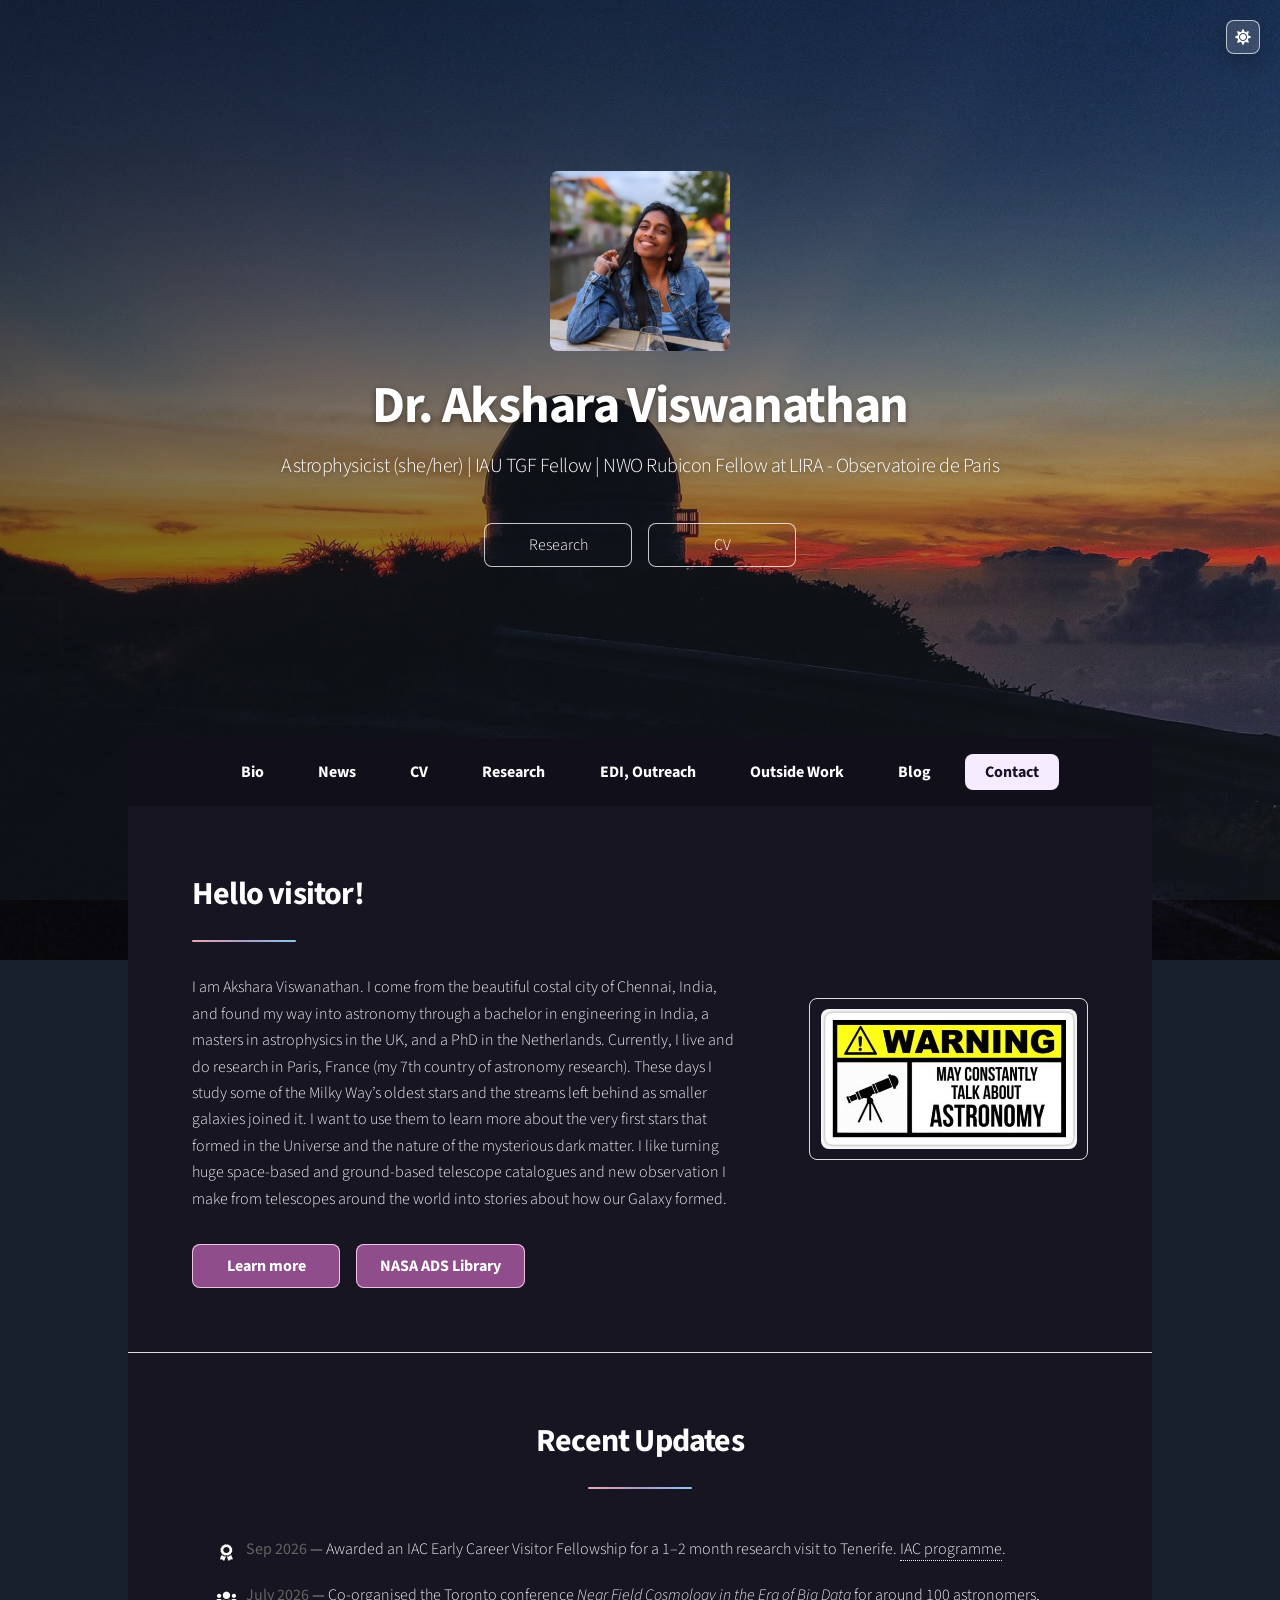
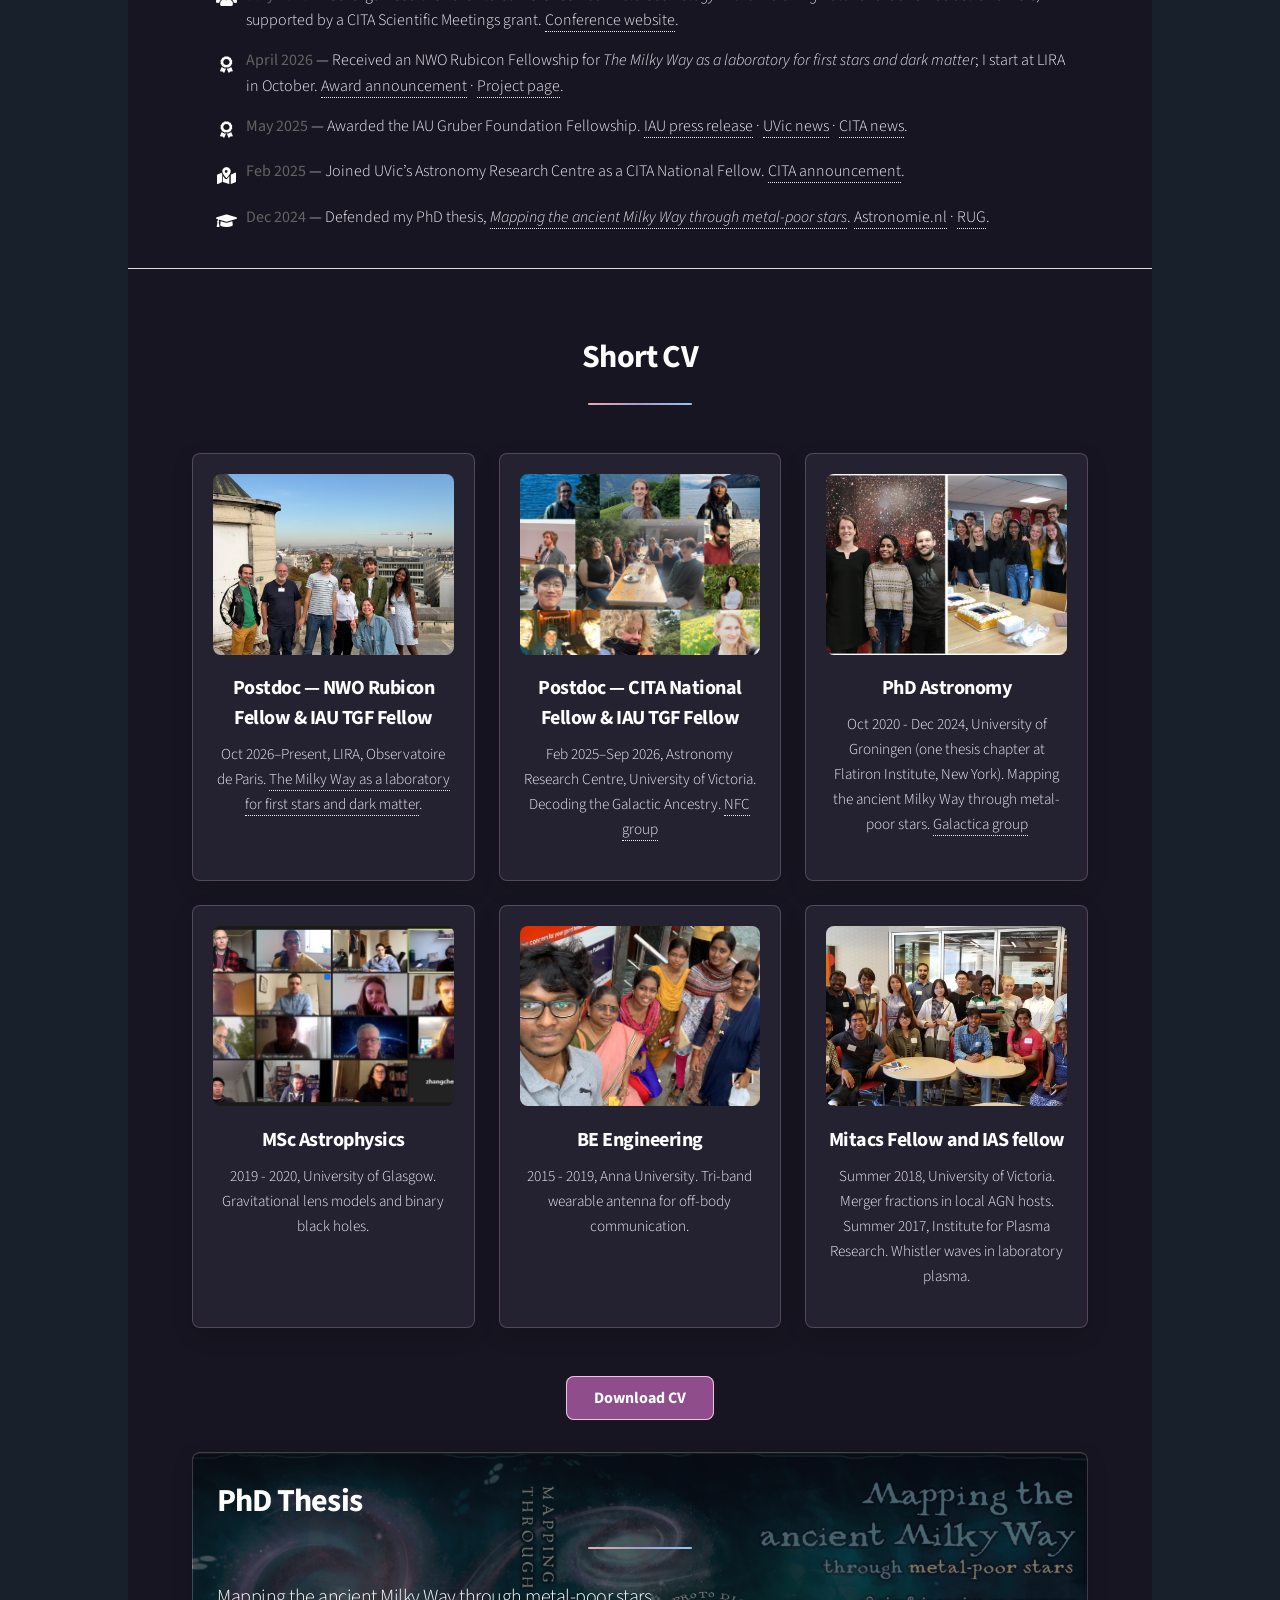
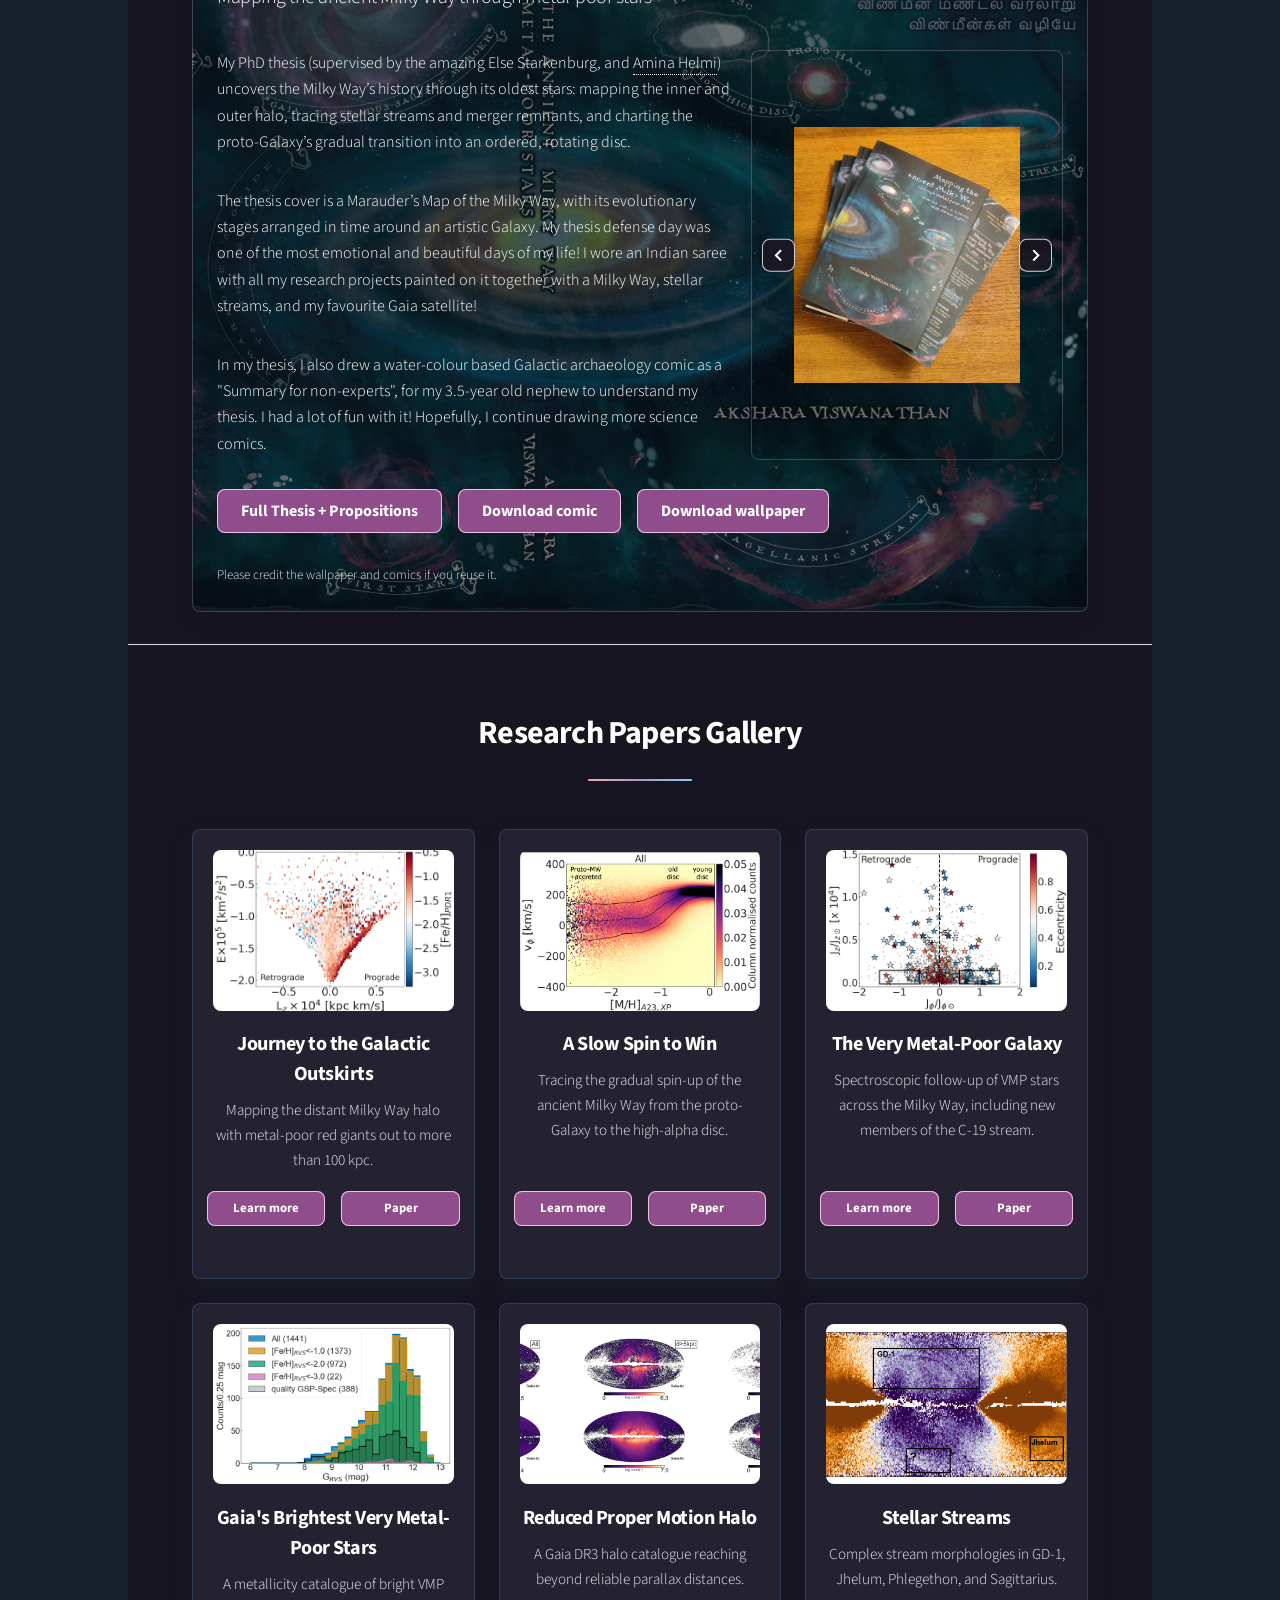
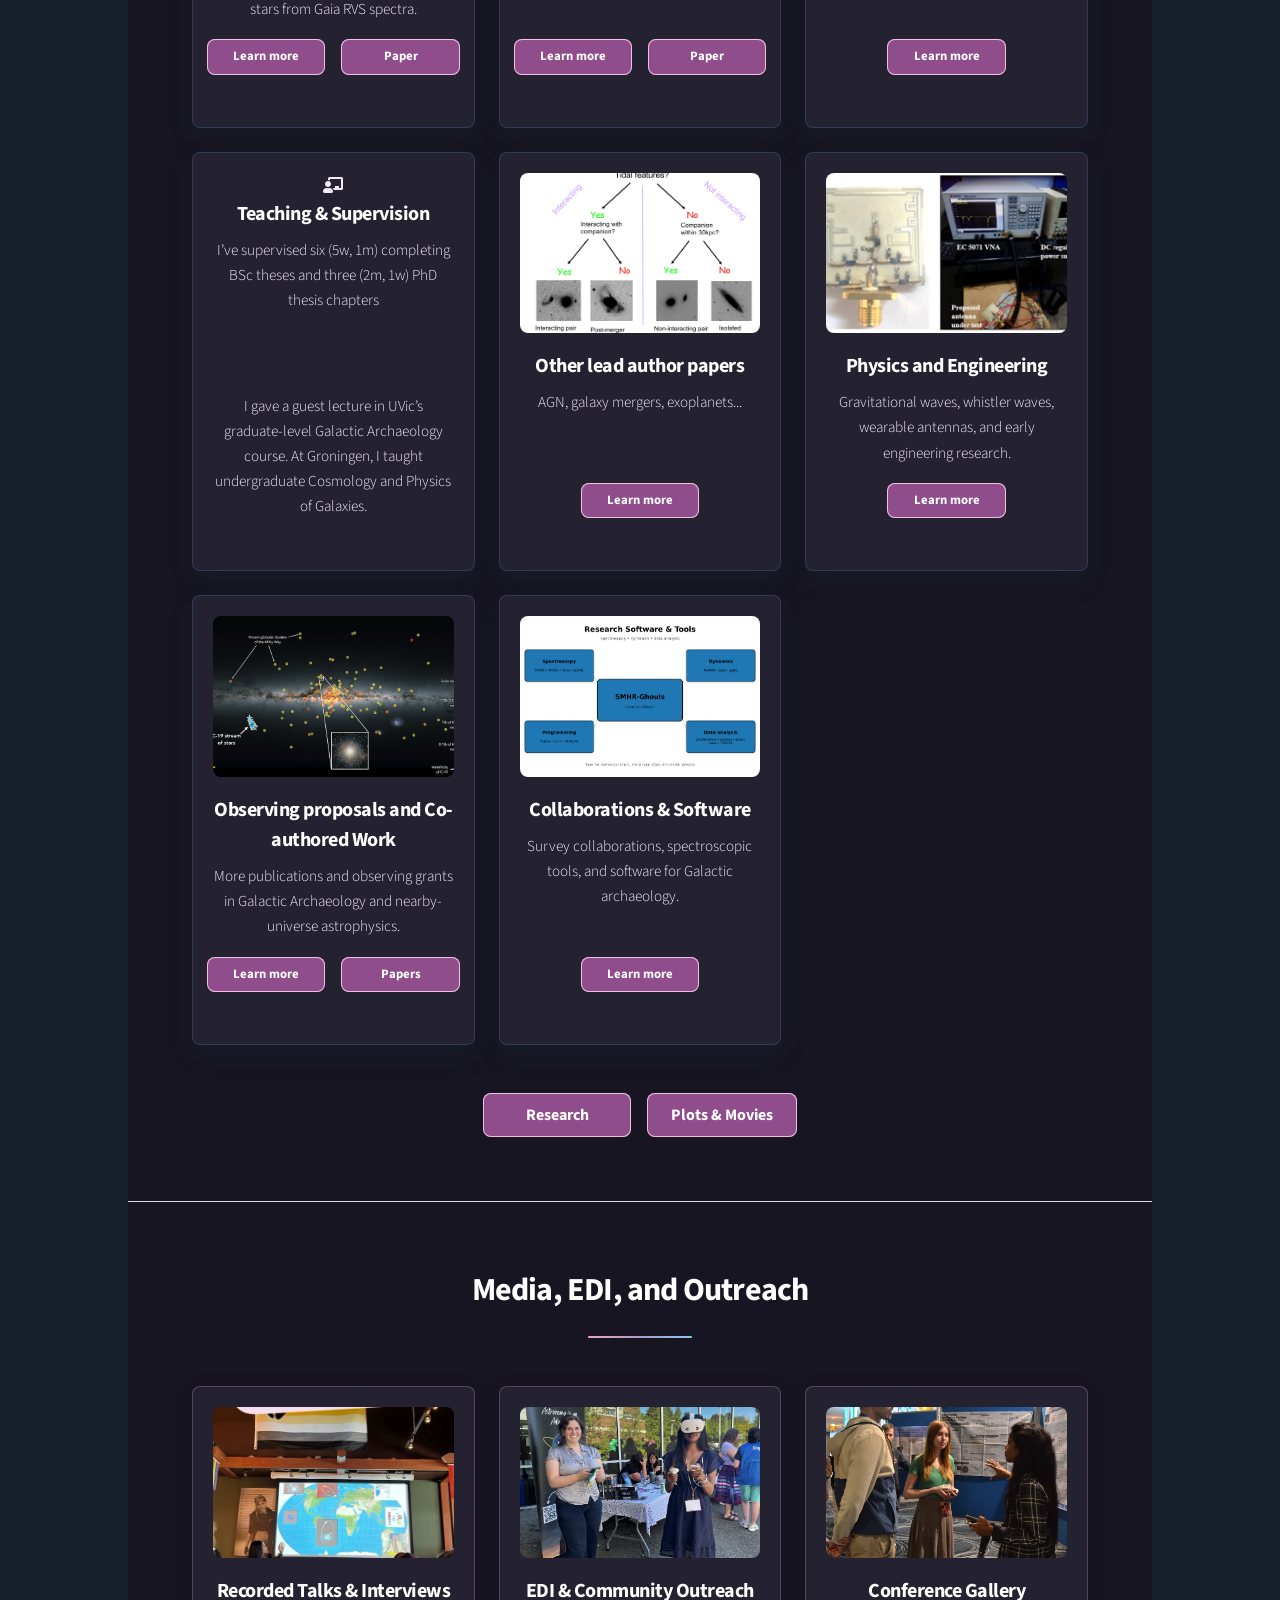
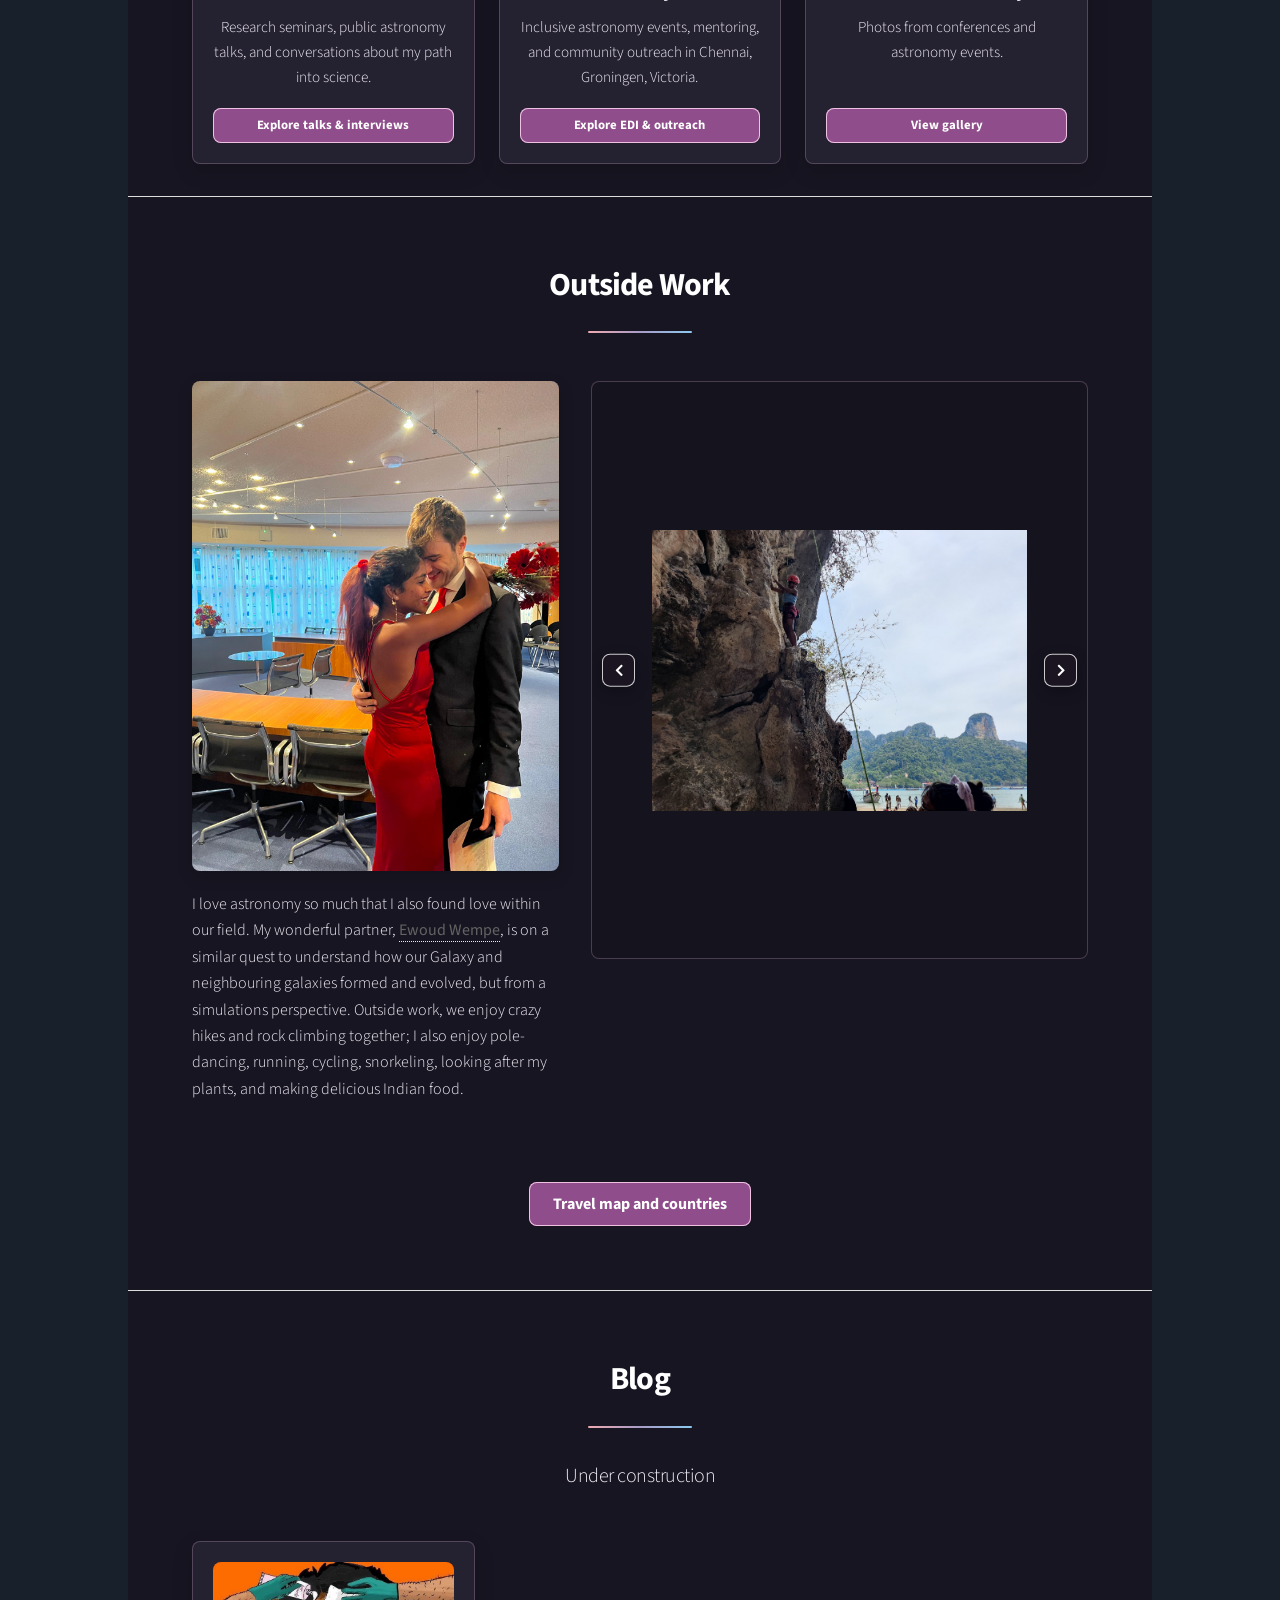
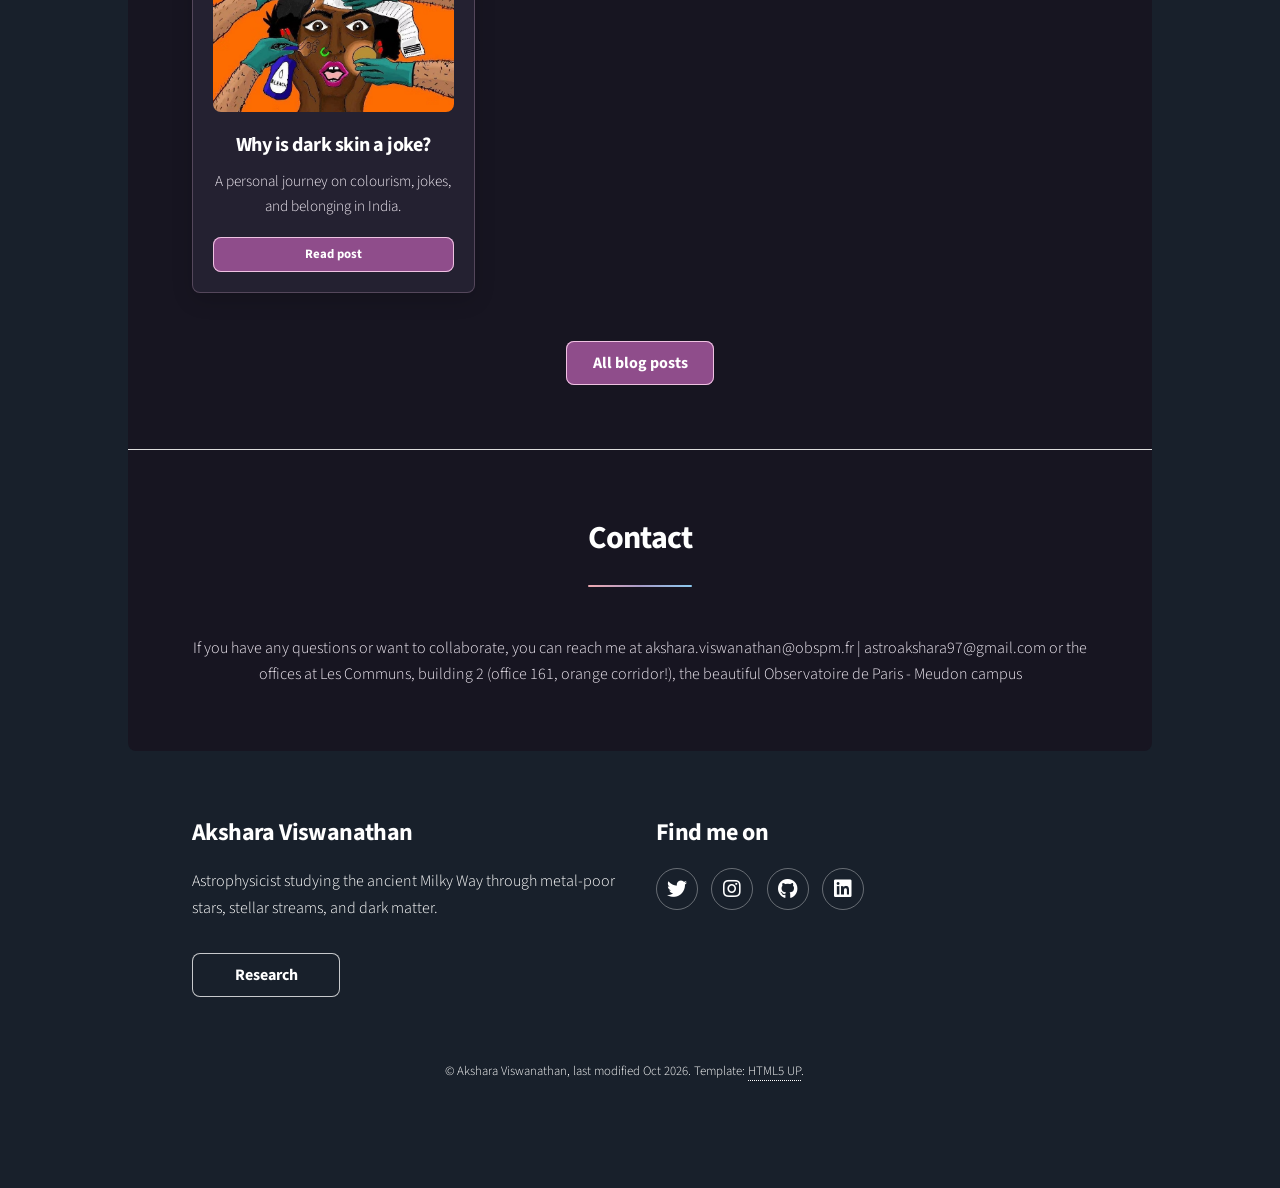
==== index.html @ a774312c "move" ====
<!DOCTYPE HTML>
<!--
	Stellar by HTML5 UP
	html5up.net | @ajlkn
	Free for personal and commercial use under the CCA 3.0 license (html5up.net/license)
-->
<html>
	<head>
		<title>Akshara Viswanathan</title>
		<meta charset="utf-8" />
		<meta name="viewport" content="width=device-width, initial-scale=1, user-scalable=no" />
		<link rel="stylesheet" href="assets/css/main.css" />
		<link rel="shortcut icon" type="image/jpg" href="images/icon.jpg" />
		<noscript><link rel="stylesheet" href="assets/css/noscript.css" /></noscript>
	</head>
	<body class="is-preload">
		<script>document.body.className = 'is-preload theme-' + (localStorage.getItem('theme') || 'dark');</script>
		<div id="wrapper">
			<header id="header" class="alt hero-header">
				<button class="theme-toggle" type="button" aria-label="Switch to light mode"></button>
				<span class="logo"><img src="images/website.png" alt="Akshara Viswanathan" /></span>
				<h1>Dr. Akshara Viswanathan</h1>
				<p class="hero-titleline">Astrophysicist (she/her) | IAU TGF Fellow | NWO Rubicon Fellow at LIRA - Observatoire de Paris</p>
				<ul class="actions special">
					<li><a href="#research" class="button primary scrolly">Research</a></li>
					<li><a href="documents/viswanathan_cv_1026.pdf" class="button">CV</a></li>
				</ul>
			</header>

			<nav id="nav">
				<ul>
					<li><a href="#intro" class="active">Bio</a></li>
					<li><a href="#news">News</a></li>
					<li><a href="#cv">CV</a></li>
					<li><a href="#research">Research</a></li>
					<li><a href="#outreach">EDI, Outreach</a></li>
					<li><a href="#outside-work">Outside Work</a></li>
					<li><a href="#blog">Blog</a></li>
					<li><a href="#contact">Contact</a></li>
				</ul>
			</nav>

			<div id="main">
				<section id="intro" class="main">
					<div class="spotlight">
						<div class="content">
							<header class="major">
								<h2>Hello visitor!</h2>
							</header>
							<p>I am Akshara Viswanathan. I come from the beautiful costal city of Chennai, India, and found my way into astronomy through a bachelor in engineering in India, a masters in astrophysics in the UK, and a PhD in the Netherlands. Currently, I live and do research in Paris, France (my 7th country of astronomy research). These days I study some of the Milky Way’s oldest stars and the streams left behind as smaller galaxies joined it. I want to use them to learn more about the very first stars that formed in the Universe and the nature of the mysterious dark matter.
								I like turning huge space-based and ground-based telescope catalogues and new observation I make from telescopes around the world into stories about how our Galaxy formed.
							</p>
							<ul class="actions">
								<li><a href="research.html" class="button">Learn more</a></li>
								<li><a href="https://ui.adsabs.harvard.edu/public-libraries/arzbklkTR4C6G50aVN6-Mw" class="button">NASA ADS Library</a></li>
							</ul>
						</div>
						<span class="image intro-images">
							<img src="images/introbg.jpg" alt="Loves astronomy!" />
						</span>

					</div>
				</section>

				<section id="news" class="main special">
					<header class="major">
						<h2>Recent Updates</h2>
					</header>
					<ul class="news-list">
						<li><span class="icon solid fa-award" aria-hidden="true"></span><span><strong>Sep 2026</strong> — Awarded an IAC Early Career Visitor Fellowship for a 1–2 month research visit to Tenerife. <a href="https://www.iac.es/en/science-and-technology/early-career-programme">IAC programme</a>.</span></li>
						<li><span class="icon solid fa-users" aria-hidden="true"></span><span><strong>July 2026</strong> — Co-organised the Toronto conference <em>Near Field Cosmology in the Era of Big Data</em> for around 100 astronomers, supported by a CITA Scientific Meetings grant. <a href="http://www.fields.utoronto.ca/activities/26-27/Nearfieldcosmology">Conference website</a>.</span></li>
						<li><span class="icon solid fa-award" aria-hidden="true"></span><span><strong>April 2026</strong> — Received an NWO Rubicon Fellowship for <em>The Milky Way as a laboratory for first stars and dark matter</em>; I start at LIRA in October. <a href="https://www.nwo.nl/en/researchprogrammes/rubicon/awarded-grants/awarded-rubicon-grants-2025">Award announcement</a> · <a href="https://www.nwo.nl/en/projects/oiyjd73670">Project page</a>.</span></li>
						<li><span class="icon solid fa-award" aria-hidden="true"></span><span><strong>May 2025</strong> — Awarded the IAU Gruber Foundation Fellowship. <a href="https://www.iau.org/Iau/News/Ann2025/ann25013.aspx">IAU press release</a> · <a href="https://www.uvic.ca/science/physics/about/home/news/current/cita-national-post-doctoral-fellow-wins-gruber-fellowship-award-2025.php">UVic news</a> · <a href="https://www.cita.utoronto.ca/items/cita-fellow-akshara-viswanathan-wins-2025-gruber-fellowship/">CITA news</a>.</span></li>
						<li><span class="icon solid fa-map-marked-alt" aria-hidden="true"></span><span><strong>Feb 2025</strong> — Joined UVic’s Astronomy Research Centre as a CITA National Fellow. <a href="https://www.cita.utoronto.ca/cita-welcomes-six-fellows-cohort-2024/">CITA announcement</a>.</span></li>
						<li><span class="icon solid fa-graduation-cap" aria-hidden="true"></span><span><strong>Dec 2024</strong> — Defended my PhD thesis, <a href="https://doi.org/10.33612/diss.1154868637"><em>Mapping the ancient Milky Way through metal-poor stars</em></a>. <a href="https://www.astronomie.nl/promoties/mapping-the-ancient-milky-way-through-metal-poor-stars-promotie-akshara-viswanathan-rug-788">Astronomie.nl</a> · <a href="https://www.rug.nl/about-ug/latest-news/events/promoties/?hfId=123314">RUG</a>.</span></li>
					</ul>
				</section>

				<section id="cv" class="main special">
					<header class="major">
						<h2>Short CV</h2>
					</header>
					<div class="card-grid compact-grid">
						<article class="gallery-card">
							<img src="images/paris.jpeg" alt="Paris placeholder" />
							<h3>Postdoc — NWO Rubicon Fellow &amp; IAU TGF Fellow</h3>
							<p>Oct 2026–Present, LIRA, Observatoire de Paris. <a href="https://www.nwo.nl/en/projects/oiyjd73670">The Milky Way as a laboratory for first stars and dark matter</a>.</p>
						</article>
						<article class="gallery-card">
							<img src="images/grouppd.png" alt="Postdoctoral colleagues at the University of Victoria" />
							<h3>Postdoc — CITA National Fellow &amp; IAU TGF Fellow</h3>
							<p>Feb 2025–Sep 2026, Astronomy Research Centre, University of Victoria. Decoding the Galactic Ancestry. <a href="https://nfc.uvic.ca/">NFC group</a></p>
						</article>
						<article class="gallery-card">
							<img src="images/groupphd.jpg" alt="Kapteyn Galactica group" />
							<h3>PhD Astronomy</h3>
							<p>Oct 2020 - Dec 2024, University of Groningen (one thesis chapter at Flatiron Institute, New York). Mapping the ancient Milky Way through metal-poor stars. <a href="https://www.astro.rug.nl/~ahelmi/dev/research.php">Galactica group</a></p>
						</article>
						<article class="gallery-card">
							<img src="images/groupmsc.jpg" alt="Gravitational waves group in Glasgow" />
							<h3>MSc Astrophysics</h3>
							<p>2019 - 2020, University of Glasgow. Gravitational lens models and binary black holes.</p>
						</article>
						<article class="gallery-card">
							<img src="images/groupbe.jpg" alt="Antenna group in Chennai" />
							<h3>BE Engineering</h3>
							<p>2015 - 2019, Anna University. Tri-band wearable antenna for off-body communication.</p>
						</article>
						<article class="gallery-card">
							<img src="images/mitacs.jpg" alt="University of Victoria Mitacs fellows" />
							<h3>Mitacs Fellow and IAS fellow</h3>
							<p>Summer 2018, University of Victoria. Merger fractions in local AGN hosts. Summer 2017, Institute for Plasma Research. Whistler waves in laboratory plasma.</p>
						</article>
						<!-- <article class="gallery-card">
							<img src="images/ipr.jpg" alt="Institute for Plasma Research" />
							<h3>IAS Fellow</h3> -->
							<!-- <p></p> -->
						<!-- </article> -->
					</div>
					<footer class="major">
						<ul class="actions special">
							<li><a href="documents/viswanathan_cv_1026.pdf" class="button">Download CV</a></li>
						</ul>
					</footer>
					<article id="thesis" class="feature-panel thesis-panel">
						<div class="thesis-panel-inner">
							<header class="major">
								<h2>PhD Thesis</h2>
								<p>Mapping the ancient Milky Way through metal-poor stars</p>
							</header>
							<div>
								<p>My PhD thesis (supervised by the amazing Else Starkenburg, and <a href="https://www.astro.rug.nl/~ahelmi/dev">Amina Helmi</a>) uncovers the Milky Way’s history through its oldest stars: mapping the inner and outer halo, tracing stellar streams and merger remnants, and charting the proto-Galaxy’s gradual transition into an ordered, rotating disc.</p>
								<p>The thesis cover is a Marauder’s Map of the Milky Way, with its evolutionary stages arranged in time around an artistic Galaxy. My thesis defense day was one of the most emotional and beautiful days of my life! I wore an Indian saree with all my research projects painted on it together with a Milky Way, stellar streams, and my favourite Gaia satellite!</p>
								<p>In my thesis, I also drew a water-colour based Galactic archaeology comic as a "Summary for non-experts", for my 3.5-year old nephew to understand my thesis. I had a lot of fun with it! Hopefully, I continue drawing more science comics.</p>
								<ul class="actions">
									<li><a href="https://research.rug.nl/en/publications/mapping-the-ancient-milky-way-through-metal-poor-stars/" class="button primary">Full Thesis + Propositions</a></li>
									<li><a href="documents/comic-eng.pdf" class="button">Download comic</a></li>
									<li><a href="images/cover-wallpaper.JPG" class="button">Download wallpaper</a></li>
								</ul>
								<p class="thesis-credit">Please credit the wallpaper and comics if you reuse it.</p>
							</div>
							<div class="photo-strip thesis-gallery">
								<img src="images/thesis-copies.jpeg" alt="Printed copies of my PhD thesis" />
								<img src="images/thesis1.JPG" alt="PhD thesis photograph 1" />
								<img src="images/thesis2.JPG" alt="PhD thesis photograph 2" />
								<img src="images/thesis3.JPG" alt="PhD thesis photograph 3" />
								<img src="images/thesis4.JPG" alt="PhD thesis photograph 4" />
								<img src="images/thesis4.JPG" alt="PhD thesis photograph 5" />
								<img src="images/comic-pg1-eng.png" alt="Comic page introducing Galactic Archaeology to non-experts" />
								<img src="images/comic-pg3-eng.png" alt="Comic page about the Milky Way's mergers and evolution" />
							</div>
						</div>
					</article>
				</section>

				<section id="research" class="main special">
					<header class="major">
						<h2>Research Papers Gallery</h2>
					</header>
					<div class="card-grid paper-grid">
						<article class="gallery-card paper-card">
							<img src="images/iom.png" alt="Very metal-poor red giants in the outer Milky Way halo" />
							<h3>Journey to the Galactic Outskirts</h3>
							<p>Mapping the distant Milky Way halo with metal-poor red giants out to more than 100 kpc.</p>
							<ul class="actions special small-actions">
								<li><a href="research.html#outer-halo" class="button small">Learn more</a></li>
								<li><a href="https://ui.adsabs.harvard.edu/abs/2026A%26A...706A.195V/abstract" class="button small primary">Paper</a></li>
							</ul>
						</article>
						<article class="gallery-card paper-card">
							<img src="images/spinup1.png" alt="Kinematic evolution and spin-up of the Milky Way disc" />
							<h3>A Slow Spin to Win</h3>
							<p>Tracing the gradual spin-up of the ancient Milky Way from the proto-Galaxy to the high-alpha disc.</p>
							<ul class="actions special small-actions">
								<li><a href="research.html#spinup" class="button small">Learn more</a></li>
								<li><a href="https://ui.adsabs.harvard.edu/abs/2025A%26A...703A.183V/abstract" class="button small primary">Paper</a></li>
							</ul>
						</article>
						<article class="gallery-card paper-card">
							<img src="images/planar.png" alt="Very metal-poor stars and the C-19 stellar stream" />
							<h3>The Very Metal-Poor Galaxy</h3>
							<p>Spectroscopic follow-up of VMP stars across the Milky Way, including new members of the C-19 stream.</p>
							<ul class="actions special small-actions">
								<li><a href="research.html#pristine-gaia" class="button small">Learn more</a></li>
								<li><a href="https://ui.adsabs.harvard.edu/abs/2025A%26A...695A.112V/abstract" class="button small primary">Paper</a></li>
							</ul>
						</article>
						<article class="gallery-card paper-card">
							<img src="images/vmp-rvs.png" alt="Gaia RVS very metal-poor star catalogue figure" />
							<h3>Gaia's Brightest Very Metal-Poor Stars</h3>
							<p>A metallicity catalogue of bright VMP stars from Gaia RVS spectra.</p>
							<ul class="actions special small-actions">
								<li><a href="research.html#rvs" class="button small">Learn more</a></li>
								<li><a href="https://ui.adsabs.harvard.edu/abs/2023arXiv230906137V/abstract" class="button small primary">Paper</a></li>
							</ul>
						</article>
						<article class="gallery-card paper-card">
							<img src="images/rpm.png" alt="Reduced proper motion halo catalogue figure" />
							<h3>Reduced Proper Motion Halo</h3>
							<p>A Gaia DR3 halo catalogue reaching beyond reliable parallax distances.</p>
							<ul class="actions special small-actions">
								<li><a href="research.html#rpm" class="button small">Learn more</a></li>
								<li><a href="https://ui.adsabs.harvard.edu/abs/2023MNRAS.521.2087V/abstract" class="button small primary">Paper</a></li>
							</ul>
						</article>
						<article class="gallery-card paper-card">
							<img src="images/streams-rpm.png" alt="Stellar streams in the reduced proper motion halo" />
							<h3>Stellar Streams</h3>
							<p>Complex stream morphologies in GD-1, Jhelum, Phlegethon, and Sagittarius.</p>
							<ul class="actions special small-actions">
								<li><a href="research.html#streams" class="button small">Learn more</a></li>
							</ul>
						</article>
						<article class="gallery-card paper-card teaching-card">
							<span class="icon solid fa-chalkboard-teacher" aria-hidden="true"></span>
							<h3>Teaching &amp; Supervision</h3>
							<p>I’ve supervised six (5w, 1m) completing BSc theses and three (2m, 1w) PhD thesis chapters</p>
							<p>I gave a guest lecture in UVic’s graduate-level Galactic Archaeology course. At Groningen, I taught undergraduate Cosmology and Physics of Galaxies.</p>
						</article>
						<article class="gallery-card paper-card">
							<img src="images/agn.png" alt="AGN merger connection figure" />
							<h3>Other lead author papers</h3>
							<p>AGN, galaxy mergers, exoplanets...</p>
							<ul class="actions special small-actions">
								<li><a href="research.html#agn" class="button small">Learn more</a></li>
							</ul>
						</article>
						<article class="gallery-card paper-card">
							<img src="images/antenna.png" alt="Tri-band wearable antenna figure" />
							<h3>Physics and Engineering</h3>
							<p>Gravitational waves, whistler waves, wearable antennas, and early engineering research.</p>
							<ul class="actions special small-actions">
								<li><a href="research.html#engineer" class="button small">Learn more</a></li>
							</ul>
						</article>
						<article class="gallery-card paper-card">
							<img src="images/c19.jpeg" alt="Contributing author publications" />
							<h3>Observing proposals and Co-authored Work</h3>
							<p>More publications and observing grants in Galactic Archaeology and nearby-universe astrophysics.</p>
							<ul class="actions special small-actions">
								<li><a href="research.html#contributing" class="button small">Learn more</a></li>
								<li><a href="https://ui.adsabs.harvard.edu/user/libraries/arzbklkTR4C6G50aVN6-Mw" class="button small primary">Papers</a></li>
							</ul>
						</article>
						<article class="gallery-card paper-card">
							<img src="images/software_stack_smhr_ghouls.png" alt="Research software and collaborations" />
							<h3>Collaborations & Software</h3>
							<p>Survey collaborations, spectroscopic tools, and software for Galactic archaeology.</p>
							<ul class="actions special small-actions">
								<li><a href="research.html#collaborations" class="button small">Learn more</a></li>
							</ul>
						</article>
					</div>
					<footer class="major">
						<ul class="actions special">
							<li><a href="research.html" class="button">Research</a></li>
							<li><a href="plots-videos.html" class="button">Plots &amp; Movies</a></li>
						</ul>
					</footer>
				</section>

				<section id="outreach" class="main special">
					<header class="major">
						<h2>Media, EDI, and Outreach</h2>
					</header>
					<div class="card-grid">
						<article class="gallery-card">
							<img src="images/aot.jpeg" alt="Akshara speaking at the launch of Astronomy on Tap Victoria" />
							<h3>Recorded Talks &amp; Interviews</h3>
							<p>Research seminars, public astronomy talks, and conversations about my path into science.</p>
							<a href="outreach.html#recorded-talks" class="button small">Explore talks &amp; interviews</a>
						</article>
						<article class="gallery-card">
							<img src="images/indigenous1.jpeg" alt="Participants at the Indigenous Star Gathering at UVic" />
							<h3>EDI &amp; Community Outreach</h3>
							<p>Inclusive astronomy events, mentoring, and community outreach in Chennai, Groningen, Victoria.</p>
							<a href="outreach.html#edi" class="button small">Explore EDI &amp; outreach</a>
						</article>
						<article class="gallery-card">
							<img src="images/conf1.jpeg" alt="Conference photo" />
							<h3>Conference Gallery</h3>
							<p>Photos from conferences and astronomy events.</p>
							<a href="outreach.html#conferences" class="button small">View gallery</a>
						</article>
					</div>
				</section>

				<section id="outside-work" class="main special">
					<header class="major">
						<h2>Outside Work</h2>
					</header>
					<div class="outside-work-layout">
						<div class="outside-work-partner">
							<img src="images/partner.jpeg" alt="Akshara and her partner, Ewoud" />
							<p>I love astronomy so much that I also found love within our field. My wonderful partner, <a href="https://ewoudwempe.com"><b>Ewoud Wempe</b></a>, is on a similar quest to understand how our Galaxy and neighbouring galaxies formed and evolved, but from a simulations perspective. Outside work, we enjoy crazy hikes and rock climbing together; I also enjoy pole-dancing, running, cycling, snorkeling, looking after my plants, and making delicious Indian food.</p>
						</div>
						<div class="outside-work-gallery">
							<div class="photo-strip outside-work-strip">
								<img src="images/climb3.jpeg" alt="Rock climbing" />
								<img src="images/climb4.jpeg" alt="Rock climbing" />
								<img src="images/climb5.jpeg" alt="Rock climbing" />
								<img src="images/climb6.jpeg" alt="Rock climbing" />
								<img src="images/climb7.jpeg" alt="Rock climbing" />
								<img src="images/climb8.jpeg" alt="Rock climbing" />
								<img src="images/climb9.jpeg" alt="Rock climbing" />
								<img src="images/climb10.jpeg" alt="Rock climbing" />
								<img src="images/hike10.jpeg" alt="Mountain hiking" />
								<img src="images/hike4.jpeg" alt="Mountain hiking" />
								<img src="images/hike8.jpeg" alt="Mountain hiking" />
								<img src="images/hike9.jpeg" alt="Mountain hiking" />
								<img src="images/hike11.jpeg" alt="Mountain hiking" />
								<img src="images/hike12.jpeg" alt="Mountain hiking" />
								<img src="images/hike13.jpeg" alt="Mountain hiking" />
								<img src="images/hike14.jpeg" alt="Mountain hiking" />
								<img src="images/hike15.jpeg" alt="Mountain hiking" />
								<img src="images/cycle.jpeg" alt="Cycling" />
								<img src="images/cycle2.jpeg" alt="Cycling" />
								<img src="images/snorkel1.jpeg" alt="Snorkeling" />
								<img src="images/run1.jpeg" alt="Running" />
								<img src="images/run2.jpeg" alt="Running" />
								<img src="images/plant2.jpeg" alt="Plants" />
								<img src="images/yoga.jpeg" alt="Yoga" />
								<img src="images/cake.jpeg" alt="Cake" />
								<img src="images/pole1.jpeg" alt="Pole dancing" />
								<img src="images/stars.jpeg" alt="Star gazing" />
							</div>
						</div>
					</div>
					<footer class="major">
						<ul class="actions special">
							<li><a href="travel.html" class="button">Travel map and countries</a></li>
						</ul>
					</footer>
				</section>

				<section id="blog" class="main special">
					<header class="major">
						<h2>Blog</h2>
						<p>Under construction</p>
					</header>
					<div class="card-grid blog-grid">
						<article class="gallery-card">
							<img src="images/homegrown.jpg" alt="Homegrown article cover" />
							<h3>Why is dark skin a joke?</h3>
							<p>A personal journey on colourism, jokes, and belonging in India.</p>
							<a href="blog-darkskin.html" class="button small">Read post</a>
						</article>
					</div>
					<footer class="major">
						<ul class="actions special">
							<li><a href="blog.html" class="button">All blog posts</a></li>
						</ul>
					</footer>
				</section>

				<section id="contact" class="main special">
					<header class="major">
						<h2>Contact</h2>
					</header>
					<p>If you have any questions or want to collaborate, you can reach me at <span class="abc">akshara.viswanathan<span>@</span><span>abc</span><span>obs</span><b>.example</b>pm.fr</span> | <span class="abc">astroakshara97<span>@</span><span>abc</span><span>g</span><b>.example</b>mail.com</span> or the offices at Les Communs, building 2 (office 161, orange corridor!), the beautiful Observatoire de Paris - Meudon campus</p>
				</section>
			</div>

			<footer id="footer">
				<section>
					<h2>Akshara Viswanathan</h2>
					<p>Astrophysicist studying the ancient Milky Way through metal-poor stars, stellar streams, and dark matter.</p>
					<ul class="actions">
						<li><a href="research.html" class="button">Research</a></li>
					</ul>
				</section>
				<section>
					<h2>Find me on</h2>
					<ul class="icons">
						<li><a href="https://twitter.com/astroakshara" class="icon brands fa-twitter alt"><span class="label">Twitter</span></a></li>
						<li><a href="https://www.instagram.com/astro.akshara/" class="icon brands fa-instagram alt"><span class="label">Instagram</span></a></li>
						<li><a href="https://github.com/astroakshara" class="icon brands fa-github alt"><span class="label">GitHub</span></a></li>
						<li><a href="https://www.linkedin.com/in/astroakshara/" class="icon brands fa-linkedin alt"><span class="label">LinkedIn</span></a></li>
					</ul>
				</section>
				<p class="copyright">&copy; Akshara Viswanathan, last modified Oct 2026. Template: <a href="https://html5up.net">HTML5 UP</a>.</p>
			</footer>
		</div>

		<script src="assets/js/jquery.min.js"></script>
		<script src="assets/js/jquery.scrollex.min.js"></script>
		<script src="assets/js/jquery.scrolly.min.js"></script>
		<script src="assets/js/browser.min.js"></script>
		<script src="assets/js/breakpoints.min.js"></script>
		<script src="assets/js/util.js"></script>
		<script src="assets/js/main.js"></script>
	</body>
</html>
---- assets/css/main.css ----
@import url(fontawesome-all.min.css);
@import 'https://fonts.googleapis.com/css?family=Source+Sans+Pro:300,400';

/*
	Stellar by HTML5 UP
	html5up.net | @ajlkn
	Free for personal and commercial use under the CCA 3.0 license (html5up.net/license)
*/

html, body, div, span, applet, object,
iframe, h1, h2, h3, h4, h5, h6, p, blockquote,
pre, a, abbr, acronym, address, big, cite,
code, del, dfn, em, img, ins, kbd, q, s, samp,
small, strike, strong, sub, sup, tt, var, b,
u, i, center, dl, dt, dd, ol, ul, li, fieldset,
form, label, legend, table, caption, tbody,
tfoot, thead, tr, th, td, article, aside,
canvas, details, embed, figure, figcaption,
footer, header, hgroup, menu, nav, output, ruby,
section, summary, time, mark, audio, video {
	margin: 0;
	padding: 0;
	border: 0;
	font-size: 100%;
	font: inherit;
	vertical-align: baseline;}

article, aside, details, figcaption, figure,
footer, header, hgroup, menu, nav, section {
	display: block;}

body {
	line-height: 1;
}

ol, ul {
	list-style: none;
}

blockquote, q {
	quotes: none;
}

	blockquote:before, blockquote:after, q:before, q:after {
		content: '';
		content: none;
	}

table {
	border-collapse: collapse;
	border-spacing: 0;
}

body {
	-webkit-text-size-adjust: none;
}

mark {
	background-color: transparent;
	color: inherit;
}

input::-moz-focus-inner {
	border: 0;
	padding: 0;
}

input, select, textarea {
	-moz-appearance: none;
	-webkit-appearance: none;
	-ms-appearance: none;
	appearance: none;
}

/* Basic */

	@-ms-viewport {
		width: device-width;
	}

	body {
		-ms-overflow-style: scrollbar;
	}

	@media screen and (max-width: 480px) {

		html, body {
			min-width: 320px;
		}

	}

	html {
		box-sizing: border-box;
	}

	*, *:before, *:after {
		box-sizing: inherit;
	}

	body {
		background-color: #935d8c;
		background-image: -moz-linear-gradient(45deg, #e37682 15%, #5f4d93 85%);
		background-image: -webkit-linear-gradient(45deg, #e37682 15%, #5f4d93 85%);
		background-image: -ms-linear-gradient(45deg, #e37682 15%, #5f4d93 85%);
		background-image: linear-gradient(45deg, #e37682 15%, #5f4d93 85%);
	}

		body.is-preload *, body.is-preload *:before, body.is-preload *:after {
			-moz-animation: none !important;
			-webkit-animation: none !important;
			-ms-animation: none !important;
			animation: none !important;
			-moz-transition: none !important;
			-webkit-transition: none !important;
			-ms-transition: none !important;
			transition: none !important;
		}

/* Type */

	body {
		background-color: #935d8c;
		color: rgba(255, 255, 255, 0.65);
	}

	body, input, select, textarea {
		font-family: "Source Sans Pro", Helvetica, sans-serif;
		font-size: 17pt;
		font-weight: 300;
		line-height: 1.65;
	}

		@media screen and (max-width: 1680px) {

			body, input, select, textarea {
				font-size: 14pt;
			}

		}

		@media screen and (max-width: 1280px) {

			body, input, select, textarea {
				font-size: 12pt;
			}

		}

	@media screen and (max-width: 360px) {

			body, input, select, textarea {
				font-size: 11pt;
			}

		}

	a {
		-moz-transition: color 0.2s ease, border-bottom 0.2s ease;
		-webkit-transition: color 0.2s ease, border-bottom 0.2s ease;
		-ms-transition: color 0.2s ease, border-bottom 0.2s ease;
		transition: color 0.2s ease, border-bottom 0.2s ease;
		text-decoration: none;
		border-bottom: dotted 1px;
		color: inherit;
	}

		a:hover {
			border-bottom-color: transparent;
		}

	strong, b {
		font-weight: 400;
	}

	em, i {
		font-style: italic;
	}

	p {
		margin: 0 0 2em 0;
	}

		p.content {
			-moz-columns: 20em 2;
			-webkit-columns: 20em 2;
			-ms-columns: 20em 2;
			columns: 20em 2;
			-moz-column-gap: 2em;
			-webkit-column-gap: 2em;
			-ms-column-gap: 2em;
			column-gap: 2em;
			text-align: justify;
		}

	h1, h2, h3, h4, h5, h6 {
		font-weight: 300;
		line-height: 1.5;
		margin: 0 0 0.7em 0;
		letter-spacing: -0.025em;
	}

		h1 a, h2 a, h3 a, h4 a, h5 a, h6 a {
			color: inherit;
			text-decoration: none;
		}

	h1 {
		font-size: 2.5em;
		line-height: 1.2;
	}

	h2 {
		font-size: 1.5em;
	}

	h3 {
		font-size: 1.25em;
	}

	h4 {
		font-size: 1.1em;
	}

	h5 {
		font-size: 0.9em;
	}

	h6 {
		font-size: 0.7em;
	}

	@media screen and (max-width: 736px) {

		h1 {
			font-size: 2em;
		}

	}

/* Site customizations */

	body {
		background: #18202b url("../../images/bg1.jpg") center top / cover fixed no-repeat;
	}

	body:before {
		background: linear-gradient(135deg, rgba(11, 17, 24, 0.68), rgba(46, 61, 78, 0.24));
		content: '';
		display: block;
		height: 100%;
		left: 0;
		position: fixed;
		top: 0;
		width: 100%;
		z-index: -1;
	}

	body.theme-light:before {
		background: linear-gradient(135deg, rgba(246, 241, 248, 0.72), rgba(245, 233, 244, 0.58));
	}

	#header.alt {
		min-height: 88vh;
		display: flex;
		flex-direction: column;
		align-items: center;
		justify-content: center;
		padding-top: 5em;
	}

	#header .logo img {
		border-radius: 8px;
		background: rgba(255, 255, 255, 0.9);
		padding: 0.6em;
		width: 11em;
	}

	#header h1,
	#header p {
		text-shadow: 0 2px 6px rgba(0, 0, 0, 0.42);
	}

	#nav {
		background: rgba(255, 255, 255, 0.95);
	}

	#nav ul {
		overflow-x: auto;
		white-space: nowrap;
	}

	#nav a {
		border-radius: 8px;
	}

	#main {
		border-radius: 8px;
		overflow: hidden;
	}

	#main > .main {
		padding-top: 4em;
		padding-bottom: 4em;
	}

	.spotlight .image {
		border-radius: 8px;
	}

	.spotlight .image img,
	.image.main img {
		border-radius: 8px;
	}

	.spotlight.reverse {
		flex-direction: row-reverse;
	}

	.card-grid {
		display: grid;
		grid-template-columns: repeat(3, minmax(0, 1fr));
		gap: 1.5em;
		text-align: center;
	}

	.gallery-card {
		background: #ffffff;
		border: solid 1px #dddddd;
		border-radius: 8px;
		box-shadow: 0 0.25em 1em rgba(40, 40, 40, 0.08);
		display: flex;
		flex-direction: column;
		padding: 1.25em;
		min-height: 100%;
	}

	.gallery-card img {
		aspect-ratio: 16 / 10;
		border-radius: 8px;
		height: auto;
		margin-bottom: 1.15em;
		object-fit: cover;
		width: 100%;
	}

	.gallery-card h3 {
		margin-bottom: 0.45em;
	}

	.gallery-card p {
		flex: 1;
		font-size: 0.95em;
		margin-bottom: 1.15em;
	}

	.compact-grid .gallery-card {
		min-height: 21em;
	}

	.compact-grid .gallery-card img {
		aspect-ratio: 4 / 3;
	}

	.paper-grid {
		gap: 1.75em;
	}

	.paper-card {
		border-color: rgba(74, 111, 165, 0.34);
		box-shadow: 0 0.6em 1.6em rgba(35, 54, 80, 0.16);
	}

	.paper-card img {
		aspect-ratio: 3 / 2;
	}

	.small-actions {
		margin-top: auto;
	}

	.small-actions li {
		padding-left: 0.35em;
	}

	.video-embed {
		aspect-ratio: 16 / 9;
		background: #202020;
		border-radius: 8px;
		margin-bottom: 1.15em;
		overflow: hidden;
		position: relative;
		width: 100%;
	}

	.video-embed iframe {
		border: 0;
		height: 100%;
		inset: 0;
		position: absolute;
		width: 100%;
	}

	.photo-strip {
		display: grid;
		grid-template-columns: repeat(4, 1fr);
		gap: 1em;
	}

	.photo-strip img {
		aspect-ratio: 1 / 1;
		border-radius: 8px;
		box-shadow: 0 0.25em 0.8em rgba(0, 0, 0, 0.18);
		object-fit: cover;
		width: 100%;
	}

	.caption {
		color: #777;
		font-size: 0.95em;
		font-style: italic;
		text-align: center;
	}

	.blog-post {
		font-size: 1.05em;
	}

	.placeholder-card {
		opacity: 0.86;
	}

	.contact-form {
		max-width: 42em;
		margin: 0 auto;
	}

	@media screen and (max-width: 980px) {

		#header.alt {
			min-height: auto;
		}

		.card-grid {
			grid-template-columns: repeat(2, minmax(0, 1fr));
		}

		.spotlight.reverse {
			flex-direction: column-reverse;
		}

	}

	@media screen and (max-width: 736px) {

		body,
		body.theme-light,
		body.theme-dark {
			background-attachment: scroll;
		}

		.theme-toggle,
		.theme-toggle:hover,
		.theme-toggle:active {
			right: 0.85em;
			top: 0.85em;
		}

		#header.alt {
			min-height: auto;
			padding-top: 4em;
		}

		#header .logo img {
			width: 8em;
		}

		#header h1 {
			font-size: 1.55em;
			line-height: 1.25;
			max-width: 12em;
			overflow-wrap: anywhere;
		}

		#header p {
			font-size: 0.9em;
			line-height: 1.45;
			max-width: 22em;
			margin-left: auto;
			margin-right: auto;
		}

		#nav {
			display: block;
		}

		.card-grid,
		.photo-strip {
			grid-template-columns: 1fr;
		}

		.compact-grid .gallery-card {
			min-height: 0;
		}

	}

	sub {
		font-size: 0.8em;
		position: relative;
		top: 0.5em;
	}

	sup {
		font-size: 0.8em;
		position: relative;
		top: -0.5em;
	}

	blockquote {
		border-left: solid 4px;
		font-style: italic;
		margin: 0 0 2em 0;
		padding: 0.5em 0 0.5em 2em;
	}

	code {
		border-radius: 8px;
		border: solid 1px;
		font-family: "Courier New", monospace;
		font-size: 0.9em;
		margin: 0 0.25em;
		padding: 0.25em 0.65em;
	}

	pre {
		-webkit-overflow-scrolling: touch;
		font-family: "Courier New", monospace;
		font-size: 0.9em;
		margin: 0 0 2em 0;
	}

		pre code {
			display: block;
			line-height: 1.75;
			padding: 1em 1.5em;
			overflow-x: auto;
		}

	hr {
		border: 0;
		border-bottom: solid 1px;
		margin: 2em 0;
	}

		hr.major {
			margin: 3em 0;
		}

	.align-left {
		text-align: left;
	}

	.align-center {
		text-align: center;
	}

	.align-right {
		text-align: right;
	}

	input, select, textarea {
		color: #ffffff;
	}

	a:hover {
		color: #ffffff;
	}

	strong, b {
		color: #ffffff;
	}

	h1, h2, h3, h4, h5, h6 {
		color: #ffffff;
	}

	blockquote {
		border-left-color: rgba(255, 255, 255, 0.35);
	}

	code {
		background: rgba(255, 255, 255, 0.075);
		border-color: rgba(255, 255, 255, 0.35);
	}

	hr {
		border-bottom-color: rgba(255, 255, 255, 0.35);
	}

/* Row */

	.row {
		display: flex;
		flex-wrap: wrap;
		box-sizing: border-box;
		align-items: stretch;
	}

		.row > * {
			box-sizing: border-box;
		}

		.row.gtr-uniform > * > :last-child {
			margin-bottom: 0;
		}

		.row.aln-left {
			justify-content: flex-start;
		}

		.row.aln-center {
			justify-content: center;
		}

		.row.aln-right {
			justify-content: flex-end;
		}

		.row.aln-top {
			align-items: flex-start;
		}

		.row.aln-middle {
			align-items: center;
		}

		.row.aln-bottom {
			align-items: flex-end;
		}

		.row > .imp {
			order: -1;
		}

		.row > .col-1 {
			width: 8.33333%;
		}

		.row > .off-1 {
			margin-left: 8.33333%;
		}

		.row > .col-2 {
			width: 16.66667%;
		}

		.row > .off-2 {
			margin-left: 16.66667%;
		}

		.row > .col-3 {
			width: 25%;
		}

		.row > .off-3 {
			margin-left: 25%;
		}

		.row > .col-4 {
			width: 33.33333%;
		}

		.row > .off-4 {
			margin-left: 33.33333%;
		}

		.row > .col-5 {
			width: 41.66667%;
		}

		.row > .off-5 {
			margin-left: 41.66667%;
		}

		.row > .col-6 {
			width: 50%;
		}

		.row > .off-6 {
			margin-left: 50%;
		}

		.row > .col-7 {
			width: 58.33333%;
		}

		.row > .off-7 {
			margin-left: 58.33333%;
		}

		.row > .col-8 {
			width: 66.66667%;
		}

		.row > .off-8 {
			margin-left: 66.66667%;
		}

		.row > .col-9 {
			width: 75%;
		}

		.row > .off-9 {
			margin-left: 75%;
		}

		.row > .col-10 {
			width: 83.33333%;
		}

		.row > .off-10 {
			margin-left: 83.33333%;
		}

		.row > .col-11 {
			width: 91.66667%;
		}

		.row > .off-11 {
			margin-left: 91.66667%;
		}

		.row > .col-12 {
			width: 100%;
		}

		.row > .off-12 {
			margin-left: 100%;
		}

		.row.gtr-0 {
			margin-top: 0;
			margin-left: 0em;
		}

			.row.gtr-0 > * {
				padding: 0 0 0 0em;
			}

			.row.gtr-0.gtr-uniform {
				margin-top: 0em;
			}

				.row.gtr-0.gtr-uniform > * {
					padding-top: 0em;
				}

		.row.gtr-25 {
			margin-top: 0;
			margin-left: -0.375em;
		}

			.row.gtr-25 > * {
				padding: 0 0 0 0.375em;
			}

			.row.gtr-25.gtr-uniform {
				margin-top: -0.375em;
			}

				.row.gtr-25.gtr-uniform > * {
					padding-top: 0.375em;
				}

		.row.gtr-50 {
			margin-top: 0;
			margin-left: -0.75em;
		}

			.row.gtr-50 > * {
				padding: 0 0 0 0.75em;
			}

			.row.gtr-50.gtr-uniform {
				margin-top: -0.75em;
			}

				.row.gtr-50.gtr-uniform > * {
					padding-top: 0.75em;
				}

		.row {
			margin-top: 0;
			margin-left: -1.5em;
		}

			.row > * {
				padding: 0 0 0 1.5em;
			}

			.row.gtr-uniform {
				margin-top: -1.5em;
			}

				.row.gtr-uniform > * {
					padding-top: 1.5em;
				}

		.row.gtr-150 {
			margin-top: 0;
			margin-left: -2.25em;
		}

			.row.gtr-150 > * {
				padding: 0 0 0 2.25em;
			}

			.row.gtr-150.gtr-uniform {
				margin-top: -2.25em;
			}

				.row.gtr-150.gtr-uniform > * {
					padding-top: 2.25em;
				}

		.row.gtr-200 {
			margin-top: 0;
			margin-left: -3em;
		}

			.row.gtr-200 > * {
				padding: 0 0 0 3em;
			}

			.row.gtr-200.gtr-uniform {
				margin-top: -3em;
			}

				.row.gtr-200.gtr-uniform > * {
					padding-top: 3em;
				}

		@media screen and (max-width: 1680px) {

			.row {
				display: flex;
				flex-wrap: wrap;
				box-sizing: border-box;
				align-items: stretch;
			}

				.row > * {
					box-sizing: border-box;
				}

				.row.gtr-uniform > * > :last-child {
					margin-bottom: 0;
				}

				.row.aln-left {
					justify-content: flex-start;
				}

				.row.aln-center {
					justify-content: center;
				}

				.row.aln-right {
					justify-content: flex-end;
				}

				.row.aln-top {
					align-items: flex-start;
				}

				.row.aln-middle {
					align-items: center;
				}

				.row.aln-bottom {
					align-items: flex-end;
				}

				.row > .imp-xlarge {
					order: -1;
				}

				.row > .col-1-xlarge {
					width: 8.33333%;
				}

				.row > .off-1-xlarge {
					margin-left: 8.33333%;
				}

				.row > .col-2-xlarge {
					width: 16.66667%;
				}

				.row > .off-2-xlarge {
					margin-left: 16.66667%;
				}

				.row > .col-3-xlarge {
					width: 25%;
				}

				.row > .off-3-xlarge {
					margin-left: 25%;
				}

				.row > .col-4-xlarge {
					width: 33.33333%;
				}

				.row > .off-4-xlarge {
					margin-left: 33.33333%;
				}

				.row > .col-5-xlarge {
					width: 41.66667%;
				}

				.row > .off-5-xlarge {
					margin-left: 41.66667%;
				}

				.row > .col-6-xlarge {
					width: 50%;
				}

				.row > .off-6-xlarge {
					margin-left: 50%;
				}

				.row > .col-7-xlarge {
					width: 58.33333%;
				}

				.row > .off-7-xlarge {
					margin-left: 58.33333%;
				}

				.row > .col-8-xlarge {
					width: 66.66667%;
				}

				.row > .off-8-xlarge {
					margin-left: 66.66667%;
				}

				.row > .col-9-xlarge {
					width: 75%;
				}

				.row > .off-9-xlarge {
					margin-left: 75%;
				}

				.row > .col-10-xlarge {
					width: 83.33333%;
				}

				.row > .off-10-xlarge {
					margin-left: 83.33333%;
				}

				.row > .col-11-xlarge {
					width: 91.66667%;
				}

				.row > .off-11-xlarge {
					margin-left: 91.66667%;
				}

				.row > .col-12-xlarge {
					width: 100%;
				}

				.row > .off-12-xlarge {
					margin-left: 100%;
				}

				.row.gtr-0 {
					margin-top: 0;
					margin-left: 0em;
				}

					.row.gtr-0 > * {
						padding: 0 0 0 0em;
					}

					.row.gtr-0.gtr-uniform {
						margin-top: 0em;
					}

						.row.gtr-0.gtr-uniform > * {
							padding-top: 0em;
						}

				.row.gtr-25 {
					margin-top: 0;
					margin-left: -0.375em;
				}

					.row.gtr-25 > * {
						padding: 0 0 0 0.375em;
					}

					.row.gtr-25.gtr-uniform {
						margin-top: -0.375em;
					}

						.row.gtr-25.gtr-uniform > * {
							padding-top: 0.375em;
						}

				.row.gtr-50 {
					margin-top: 0;
					margin-left: -0.75em;
				}

					.row.gtr-50 > * {
						padding: 0 0 0 0.75em;
					}

					.row.gtr-50.gtr-uniform {
						margin-top: -0.75em;
					}

						.row.gtr-50.gtr-uniform > * {
							padding-top: 0.75em;
						}

				.row {
					margin-top: 0;
					margin-left: -1.5em;
				}

					.row > * {
						padding: 0 0 0 1.5em;
					}

					.row.gtr-uniform {
						margin-top: -1.5em;
					}

						.row.gtr-uniform > * {
							padding-top: 1.5em;
						}

				.row.gtr-150 {
					margin-top: 0;
					margin-left: -2.25em;
				}

					.row.gtr-150 > * {
						padding: 0 0 0 2.25em;
					}

					.row.gtr-150.gtr-uniform {
						margin-top: -2.25em;
					}

						.row.gtr-150.gtr-uniform > * {
							padding-top: 2.25em;
						}

				.row.gtr-200 {
					margin-top: 0;
					margin-left: -3em;
				}

					.row.gtr-200 > * {
						padding: 0 0 0 3em;
					}

					.row.gtr-200.gtr-uniform {
						margin-top: -3em;
					}

						.row.gtr-200.gtr-uniform > * {
							padding-top: 3em;
						}

		}

		@media screen and (max-width: 1280px) {

			.row {
				display: flex;
				flex-wrap: wrap;
				box-sizing: border-box;
				align-items: stretch;
			}

				.row > * {
					box-sizing: border-box;
				}

				.row.gtr-uniform > * > :last-child {
					margin-bottom: 0;
				}

				.row.aln-left {
					justify-content: flex-start;
				}

				.row.aln-center {
					justify-content: center;
				}

				.row.aln-right {
					justify-content: flex-end;
				}

				.row.aln-top {
					align-items: flex-start;
				}

				.row.aln-middle {
					align-items: center;
				}

				.row.aln-bottom {
					align-items: flex-end;
				}

				.row > .imp-large {
					order: -1;
				}

				.row > .col-1-large {
					width: 8.33333%;
				}

				.row > .off-1-large {
					margin-left: 8.33333%;
				}

				.row > .col-2-large {
					width: 16.66667%;
				}

				.row > .off-2-large {
					margin-left: 16.66667%;
				}

				.row > .col-3-large {
					width: 25%;
				}

				.row > .off-3-large {
					margin-left: 25%;
				}

				.row > .col-4-large {
					width: 33.33333%;
				}

				.row > .off-4-large {
					margin-left: 33.33333%;
				}

				.row > .col-5-large {
					width: 41.66667%;
				}

				.row > .off-5-large {
					margin-left: 41.66667%;
				}

				.row > .col-6-large {
					width: 50%;
				}

				.row > .off-6-large {
					margin-left: 50%;
				}

				.row > .col-7-large {
					width: 58.33333%;
				}

				.row > .off-7-large {
					margin-left: 58.33333%;
				}

				.row > .col-8-large {
					width: 66.66667%;
				}

				.row > .off-8-large {
					margin-left: 66.66667%;
				}

				.row > .col-9-large {
					width: 75%;
				}

				.row > .off-9-large {
					margin-left: 75%;
				}

				.row > .col-10-large {
					width: 83.33333%;
				}

				.row > .off-10-large {
					margin-left: 83.33333%;
				}

				.row > .col-11-large {
					width: 91.66667%;
				}

				.row > .off-11-large {
					margin-left: 91.66667%;
				}

				.row > .col-12-large {
					width: 100%;
				}

				.row > .off-12-large {
					margin-left: 100%;
				}

				.row.gtr-0 {
					margin-top: 0;
					margin-left: 0em;
				}

					.row.gtr-0 > * {
						padding: 0 0 0 0em;
					}

					.row.gtr-0.gtr-uniform {
						margin-top: 0em;
					}

						.row.gtr-0.gtr-uniform > * {
							padding-top: 0em;
						}

				.row.gtr-25 {
					margin-top: 0;
					margin-left: -0.375em;
				}

					.row.gtr-25 > * {
						padding: 0 0 0 0.375em;
					}

					.row.gtr-25.gtr-uniform {
						margin-top: -0.375em;
					}

						.row.gtr-25.gtr-uniform > * {
							padding-top: 0.375em;
						}

				.row.gtr-50 {
					margin-top: 0;
					margin-left: -0.75em;
				}

					.row.gtr-50 > * {
						padding: 0 0 0 0.75em;
					}

					.row.gtr-50.gtr-uniform {
						margin-top: -0.75em;
					}

						.row.gtr-50.gtr-uniform > * {
							padding-top: 0.75em;
						}

				.row {
					margin-top: 0;
					margin-left: -1.5em;
				}

					.row > * {
						padding: 0 0 0 1.5em;
					}

					.row.gtr-uniform {
						margin-top: -1.5em;
					}

						.row.gtr-uniform > * {
							padding-top: 1.5em;
						}

				.row.gtr-150 {
					margin-top: 0;
					margin-left: -2.25em;
				}

					.row.gtr-150 > * {
						padding: 0 0 0 2.25em;
					}

					.row.gtr-150.gtr-uniform {
						margin-top: -2.25em;
					}

						.row.gtr-150.gtr-uniform > * {
							padding-top: 2.25em;
						}

				.row.gtr-200 {
					margin-top: 0;
					margin-left: -3em;
				}

					.row.gtr-200 > * {
						padding: 0 0 0 3em;
					}

					.row.gtr-200.gtr-uniform {
						margin-top: -3em;
					}

						.row.gtr-200.gtr-uniform > * {
							padding-top: 3em;
						}

		}

		@media screen and (max-width: 980px) {

			.row {
				display: flex;
				flex-wrap: wrap;
				box-sizing: border-box;
				align-items: stretch;
			}

				.row > * {
					box-sizing: border-box;
				}

				.row.gtr-uniform > * > :last-child {
					margin-bottom: 0;
				}

				.row.aln-left {
					justify-content: flex-start;
				}

				.row.aln-center {
					justify-content: center;
				}

				.row.aln-right {
					justify-content: flex-end;
				}

				.row.aln-top {
					align-items: flex-start;
				}

				.row.aln-middle {
					align-items: center;
				}

				.row.aln-bottom {
					align-items: flex-end;
				}

				.row > .imp-medium {
					order: -1;
				}

				.row > .col-1-medium {
					width: 8.33333%;
				}

				.row > .off-1-medium {
					margin-left: 8.33333%;
				}

				.row > .col-2-medium {
					width: 16.66667%;
				}

				.row > .off-2-medium {
					margin-left: 16.66667%;
				}

				.row > .col-3-medium {
					width: 25%;
				}

				.row > .off-3-medium {
					margin-left: 25%;
				}

				.row > .col-4-medium {
					width: 33.33333%;
				}

				.row > .off-4-medium {
					margin-left: 33.33333%;
				}

				.row > .col-5-medium {
					width: 41.66667%;
				}

				.row > .off-5-medium {
					margin-left: 41.66667%;
				}

				.row > .col-6-medium {
					width: 50%;
				}

				.row > .off-6-medium {
					margin-left: 50%;
				}

				.row > .col-7-medium {
					width: 58.33333%;
				}

				.row > .off-7-medium {
					margin-left: 58.33333%;
				}

				.row > .col-8-medium {
					width: 66.66667%;
				}

				.row > .off-8-medium {
					margin-left: 66.66667%;
				}

				.row > .col-9-medium {
					width: 75%;
				}

				.row > .off-9-medium {
					margin-left: 75%;
				}

				.row > .col-10-medium {
					width: 83.33333%;
				}

				.row > .off-10-medium {
					margin-left: 83.33333%;
				}

				.row > .col-11-medium {
					width: 91.66667%;
				}

				.row > .off-11-medium {
					margin-left: 91.66667%;
				}

				.row > .col-12-medium {
					width: 100%;
				}

				.row > .off-12-medium {
					margin-left: 100%;
				}

				.row.gtr-0 {
					margin-top: 0;
					margin-left: 0em;
				}

					.row.gtr-0 > * {
						padding: 0 0 0 0em;
					}

					.row.gtr-0.gtr-uniform {
						margin-top: 0em;
					}

						.row.gtr-0.gtr-uniform > * {
							padding-top: 0em;
						}

				.row.gtr-25 {
					margin-top: 0;
					margin-left: -0.375em;
				}

					.row.gtr-25 > * {
						padding: 0 0 0 0.375em;
					}

					.row.gtr-25.gtr-uniform {
						margin-top: -0.375em;
					}

						.row.gtr-25.gtr-uniform > * {
							padding-top: 0.375em;
						}

				.row.gtr-50 {
					margin-top: 0;
					margin-left: -0.75em;
				}

					.row.gtr-50 > * {
						padding: 0 0 0 0.75em;
					}

					.row.gtr-50.gtr-uniform {
						margin-top: -0.75em;
					}

						.row.gtr-50.gtr-uniform > * {
							padding-top: 0.75em;
						}

				.row {
					margin-top: 0;
					margin-left: -1.5em;
				}

					.row > * {
						padding: 0 0 0 1.5em;
					}

					.row.gtr-uniform {
						margin-top: -1.5em;
					}

						.row.gtr-uniform > * {
							padding-top: 1.5em;
						}

				.row.gtr-150 {
					margin-top: 0;
					margin-left: -2.25em;
				}

					.row.gtr-150 > * {
						padding: 0 0 0 2.25em;
					}

					.row.gtr-150.gtr-uniform {
						margin-top: -2.25em;
					}

						.row.gtr-150.gtr-uniform > * {
							padding-top: 2.25em;
						}

				.row.gtr-200 {
					margin-top: 0;
					margin-left: -3em;
				}

					.row.gtr-200 > * {
						padding: 0 0 0 3em;
					}

					.row.gtr-200.gtr-uniform {
						margin-top: -3em;
					}

						.row.gtr-200.gtr-uniform > * {
							padding-top: 3em;
						}

		}

		@media screen and (max-width: 736px) {

			.row {
				display: flex;
				flex-wrap: wrap;
				box-sizing: border-box;
				align-items: stretch;
			}

				.row > * {
					box-sizing: border-box;
				}

				.row.gtr-uniform > * > :last-child {
					margin-bottom: 0;
				}

				.row.aln-left {
					justify-content: flex-start;
				}

				.row.aln-center {
					justify-content: center;
				}

				.row.aln-right {
					justify-content: flex-end;
				}

				.row.aln-top {
					align-items: flex-start;
				}

				.row.aln-middle {
					align-items: center;
				}

				.row.aln-bottom {
					align-items: flex-end;
				}

				.row > .imp-small {
					order: -1;
				}

				.row > .col-1-small {
					width: 8.33333%;
				}

				.row > .off-1-small {
					margin-left: 8.33333%;
				}

				.row > .col-2-small {
					width: 16.66667%;
				}

				.row > .off-2-small {
					margin-left: 16.66667%;
				}

				.row > .col-3-small {
					width: 25%;
				}

				.row > .off-3-small {
					margin-left: 25%;
				}

				.row > .col-4-small {
					width: 33.33333%;
				}

				.row > .off-4-small {
					margin-left: 33.33333%;
				}

				.row > .col-5-small {
					width: 41.66667%;
				}

				.row > .off-5-small {
					margin-left: 41.66667%;
				}

				.row > .col-6-small {
					width: 50%;
				}

				.row > .off-6-small {
					margin-left: 50%;
				}

				.row > .col-7-small {
					width: 58.33333%;
				}

				.row > .off-7-small {
					margin-left: 58.33333%;
				}

				.row > .col-8-small {
					width: 66.66667%;
				}

				.row > .off-8-small {
					margin-left: 66.66667%;
				}

				.row > .col-9-small {
					width: 75%;
				}

				.row > .off-9-small {
					margin-left: 75%;
				}

				.row > .col-10-small {
					width: 83.33333%;
				}

				.row > .off-10-small {
					margin-left: 83.33333%;
				}

				.row > .col-11-small {
					width: 91.66667%;
				}

				.row > .off-11-small {
					margin-left: 91.66667%;
				}

				.row > .col-12-small {
					width: 100%;
				}

				.row > .off-12-small {
					margin-left: 100%;
				}

				.row.gtr-0 {
					margin-top: 0;
					margin-left: 0em;
				}

					.row.gtr-0 > * {
						padding: 0 0 0 0em;
					}

					.row.gtr-0.gtr-uniform {
						margin-top: 0em;
					}

						.row.gtr-0.gtr-uniform > * {
							padding-top: 0em;
						}

				.row.gtr-25 {
					margin-top: 0;
					margin-left: -0.25em;
				}

					.row.gtr-25 > * {
						padding: 0 0 0 0.25em;
					}

					.row.gtr-25.gtr-uniform {
						margin-top: -0.25em;
					}

						.row.gtr-25.gtr-uniform > * {
							padding-top: 0.25em;
						}

				.row.gtr-50 {
					margin-top: 0;
					margin-left: -0.5em;
				}

					.row.gtr-50 > * {
						padding: 0 0 0 0.5em;
					}

					.row.gtr-50.gtr-uniform {
						margin-top: -0.5em;
					}

						.row.gtr-50.gtr-uniform > * {
							padding-top: 0.5em;
						}

				.row {
					margin-top: 0;
					margin-left: -1em;
				}

					.row > * {
						padding: 0 0 0 1em;
					}

					.row.gtr-uniform {
						margin-top: -1em;
					}

						.row.gtr-uniform > * {
							padding-top: 1em;
						}

				.row.gtr-150 {
					margin-top: 0;
					margin-left: -1.5em;
				}

					.row.gtr-150 > * {
						padding: 0 0 0 1.5em;
					}

					.row.gtr-150.gtr-uniform {
						margin-top: -1.5em;
					}

						.row.gtr-150.gtr-uniform > * {
							padding-top: 1.5em;
						}

				.row.gtr-200 {
					margin-top: 0;
					margin-left: -2em;
				}

					.row.gtr-200 > * {
						padding: 0 0 0 2em;
					}

					.row.gtr-200.gtr-uniform {
						margin-top: -2em;
					}

						.row.gtr-200.gtr-uniform > * {
							padding-top: 2em;
						}

		}

		@media screen and (max-width: 480px) {

			.row {
				display: flex;
				flex-wrap: wrap;
				box-sizing: border-box;
				align-items: stretch;
			}

				.row > * {
					box-sizing: border-box;
				}

				.row.gtr-uniform > * > :last-child {
					margin-bottom: 0;
				}

				.row.aln-left {
					justify-content: flex-start;
				}

				.row.aln-center {
					justify-content: center;
				}

				.row.aln-right {
					justify-content: flex-end;
				}

				.row.aln-top {
					align-items: flex-start;
				}

				.row.aln-middle {
					align-items: center;
				}

				.row.aln-bottom {
					align-items: flex-end;
				}

				.row > .imp-xsmall {
					order: -1;
				}

				.row > .col-1-xsmall {
					width: 8.33333%;
				}

				.row > .off-1-xsmall {
					margin-left: 8.33333%;
				}

				.row > .col-2-xsmall {
					width: 16.66667%;
				}

				.row > .off-2-xsmall {
					margin-left: 16.66667%;
				}

				.row > .col-3-xsmall {
					width: 25%;
				}

				.row > .off-3-xsmall {
					margin-left: 25%;
				}

				.row > .col-4-xsmall {
					width: 33.33333%;
				}

				.row > .off-4-xsmall {
					margin-left: 33.33333%;
				}

				.row > .col-5-xsmall {
					width: 41.66667%;
				}

				.row > .off-5-xsmall {
					margin-left: 41.66667%;
				}

				.row > .col-6-xsmall {
					width: 50%;
				}

				.row > .off-6-xsmall {
					margin-left: 50%;
				}

				.row > .col-7-xsmall {
					width: 58.33333%;
				}

				.row > .off-7-xsmall {
					margin-left: 58.33333%;
				}

				.row > .col-8-xsmall {
					width: 66.66667%;
				}

				.row > .off-8-xsmall {
					margin-left: 66.66667%;
				}

				.row > .col-9-xsmall {
					width: 75%;
				}

				.row > .off-9-xsmall {
					margin-left: 75%;
				}

				.row > .col-10-xsmall {
					width: 83.33333%;
				}

				.row > .off-10-xsmall {
					margin-left: 83.33333%;
				}

				.row > .col-11-xsmall {
					width: 91.66667%;
				}

				.row > .off-11-xsmall {
					margin-left: 91.66667%;
				}

				.row > .col-12-xsmall {
					width: 100%;
				}

				.row > .off-12-xsmall {
					margin-left: 100%;
				}

				.row.gtr-0 {
					margin-top: 0;
					margin-left: 0em;
				}

					.row.gtr-0 > * {
						padding: 0 0 0 0em;
					}

					.row.gtr-0.gtr-uniform {
						margin-top: 0em;
					}

						.row.gtr-0.gtr-uniform > * {
							padding-top: 0em;
						}

				.row.gtr-25 {
					margin-top: 0;
					margin-left: -0.3125em;
				}

					.row.gtr-25 > * {
						padding: 0 0 0 0.3125em;
					}

					.row.gtr-25.gtr-uniform {
						margin-top: -0.3125em;
					}

						.row.gtr-25.gtr-uniform > * {
							padding-top: 0.3125em;
						}

				.row.gtr-50 {
					margin-top: 0;
					margin-left: -0.625em;
				}

					.row.gtr-50 > * {
						padding: 0 0 0 0.625em;
					}

					.row.gtr-50.gtr-uniform {
						margin-top: -0.625em;
					}

						.row.gtr-50.gtr-uniform > * {
							padding-top: 0.625em;
						}

				.row {
					margin-top: 0;
					margin-left: -1.25em;
				}

					.row > * {
						padding: 0 0 0 1.25em;
					}

					.row.gtr-uniform {
						margin-top: -1.25em;
					}

						.row.gtr-uniform > * {
							padding-top: 1.25em;
						}

				.row.gtr-150 {
					margin-top: 0;
					margin-left: -1.875em;
				}

					.row.gtr-150 > * {
						padding: 0 0 0 1.875em;
					}

					.row.gtr-150.gtr-uniform {
						margin-top: -1.875em;
					}

						.row.gtr-150.gtr-uniform > * {
							padding-top: 1.875em;
						}

				.row.gtr-200 {
					margin-top: 0;
					margin-left: -2.5em;
				}

					.row.gtr-200 > * {
						padding: 0 0 0 2.5em;
					}

					.row.gtr-200.gtr-uniform {
						margin-top: -2.5em;
					}

						.row.gtr-200.gtr-uniform > * {
							padding-top: 2.5em;
						}

		}

/* Box */

	.box {
		border-radius: 8px;
		border: solid;
		margin-bottom: 2em;
		padding: 1.5em;
	}

		.box > :last-child,
		.box > :last-child > :last-child,
		.box > :last-child > :last-child > :last-child {
			margin-bottom: 0;
		}

		.box.alt {
			border: 0;
			border-radius: 0;
			padding: 0;
		}

	.box {
		border-color: rgba(255, 255, 255, 0.35);
	}

/* Button */

	input[type="submit"],
	input[type="reset"],
	input[type="button"],
	button,
	.button {
		-moz-appearance: none;
		-webkit-appearance: none;
		-ms-appearance: none;
		appearance: none;
		-moz-transition: background-color 0.2s ease-in-out, color 0.2s ease-in-out;
		-webkit-transition: background-color 0.2s ease-in-out, color 0.2s ease-in-out;
		-ms-transition: background-color 0.2s ease-in-out, color 0.2s ease-in-out;
		transition: background-color 0.2s ease-in-out, color 0.2s ease-in-out;
		border-radius: 8px;
		border: 0;
		cursor: pointer;
		display: inline-block;
		font-weight: 300;
		height: 2.75em;
		line-height: 2.75em;
		min-width: 9.25em;
		padding: 0 1.5em;
		text-align: center;
		text-decoration: none;
		white-space: nowrap;
	}

		input[type="submit"].icon,
		input[type="reset"].icon,
		input[type="button"].icon,
		button.icon,
		.button.icon {
			padding-left: 1.35em;
		}

			input[type="submit"].icon:before,
			input[type="reset"].icon:before,
			input[type="button"].icon:before,
			button.icon:before,
			.button.icon:before {
				margin-right: 0.5em;
			}

		input[type="submit"].fit,
		input[type="reset"].fit,
		input[type="button"].fit,
		button.fit,
		.button.fit {
			width: 100%;
		}

		input[type="submit"].small,
		input[type="reset"].small,
		input[type="button"].small,
		button.small,
		.button.small {
			font-size: 0.8em;
		}

		input[type="submit"].large,
		input[type="reset"].large,
		input[type="button"].large,
		button.large,
		.button.large {
			font-size: 1.35em;
		}

		input[type="submit"].disabled, input[type="submit"]:disabled,
		input[type="reset"].disabled,
		input[type="reset"]:disabled,
		input[type="button"].disabled,
		input[type="button"]:disabled,
		button.disabled,
		button:disabled,
		.button.disabled,
		.button:disabled {
			pointer-events: none;
			opacity: 0.25;
		}

		@media screen and (max-width: 736px) {

			input[type="submit"],
			input[type="reset"],
			input[type="button"],
			button,
			.button {
				min-width: 0;
			}

		}

	input[type="submit"],
	input[type="reset"],
	input[type="button"],
	button,
	.button {
		background-color: transparent;
		box-shadow: inset 0 0 0 1px rgba(255, 255, 255, 0.35);
		color: #ffffff !important;
	}

		input[type="submit"]:hover,
		input[type="reset"]:hover,
		input[type="button"]:hover,
		button:hover,
		.button:hover {
			background-color: rgba(255, 255, 255, 0.075);
		}

		input[type="submit"]:active,
		input[type="reset"]:active,
		input[type="button"]:active,
		button:active,
		.button:active {
			background-color: rgba(255, 255, 255, 0.2);
		}

		input[type="submit"].icon:before,
		input[type="reset"].icon:before,
		input[type="button"].icon:before,
		button.icon:before,
		.button.icon:before {
			color: rgba(255, 255, 255, 0.5);
		}

		input[type="submit"].primary,
		input[type="reset"].primary,
		input[type="button"].primary,
		button.primary,
		.button.primary {
			background-color: #8cc9f0;
			color: #ffffff !important;
			box-shadow: none;
		}

			input[type="submit"].primary:hover,
			input[type="reset"].primary:hover,
			input[type="button"].primary:hover,
			button.primary:hover,
			.button.primary:hover {
				background-color: #9acff2;
			}

			input[type="submit"].primary:active,
			input[type="reset"].primary:active,
			input[type="button"].primary:active,
			button.primary:active,
			.button.primary:active {
				background-color: #7ec3ee;
			}

			input[type="submit"].primary.icon:before,
			input[type="reset"].primary.icon:before,
			input[type="button"].primary.icon:before,
			button.primary.icon:before,
			.button.primary.icon:before {
				color: #ffffff !important;
			}

/* Form */

	form {
		margin: 0 0 2em 0;
	}

	label {
		display: block;
		font-size: 0.9em;
		font-weight: 400;
		margin: 0 0 1em 0;
	}

	input[type="text"],
	input[type="password"],
	input[type="email"],
	select,
	textarea {
		-moz-appearance: none;
		-webkit-appearance: none;
		-ms-appearance: none;
		appearance: none;
		border-radius: 8px;
		border: solid 1px;
		color: inherit;
		display: block;
		outline: 0;
		padding: 0 1em;
		text-decoration: none;
		width: 100%;
	}

		input[type="text"]:invalid,
		input[type="password"]:invalid,
		input[type="email"]:invalid,
		select:invalid,
		textarea:invalid {
			box-shadow: none;
		}

	select {
		background-size: 1.25rem;
		background-repeat: no-repeat;
		background-position: calc(100% - 1rem) center;
		height: 2.75em;
		padding-right: 2.75em;
		text-overflow: ellipsis;
	}

		select:focus::-ms-value {
			background-color: transparent;
		}

		select::-ms-expand {
			display: none;
		}

	input[type="text"],
	input[type="password"],
	input[type="email"],
	select {
		height: 2.75em;
	}

	textarea {
		padding: 0.75em 1em;
	}

	input[type="checkbox"],
	input[type="radio"] {
		-moz-appearance: none;
		-webkit-appearance: none;
		-ms-appearance: none;
		appearance: none;
		display: block;
		float: left;
		margin-right: -2em;
		opacity: 0;
		width: 1em;
		z-index: -1;
	}

		input[type="checkbox"] + label,
		input[type="radio"] + label {
			text-decoration: none;
			cursor: pointer;
			display: inline-block;
			font-size: 1em;
			font-weight: 300;
			padding-left: 2.4em;
			padding-right: 0.75em;
			position: relative;
		}

			input[type="checkbox"] + label:before,
			input[type="radio"] + label:before {
				-moz-osx-font-smoothing: grayscale;
				-webkit-font-smoothing: antialiased;
				display: inline-block;
				font-style: normal;
				font-variant: normal;
				text-rendering: auto;
				line-height: 1;
				text-transform: none !important;
				font-family: 'Font Awesome 5 Free';
				font-weight: 900;
			}

			input[type="checkbox"] + label:before,
			input[type="radio"] + label:before {
				border-radius: 8px;
				border: solid 1px;
				content: '';
				display: inline-block;
				font-size: 0.8em;
				height: 2.0625em;
				left: 0;
				line-height: 2.0625em;
				position: absolute;
				text-align: center;
				top: 0;
				width: 2.0625em;
			}

		input[type="checkbox"]:checked + label:before,
		input[type="radio"]:checked + label:before {
			content: '\f00c';
		}

	input[type="checkbox"] + label:before {
		border-radius: 8px;
	}

	input[type="radio"] + label:before {
		border-radius: 100%;
	}

	::-webkit-input-placeholder {
		opacity: 1.0;
	}

	:-moz-placeholder {
		opacity: 1.0;
	}

	::-moz-placeholder {
		opacity: 1.0;
	}

	:-ms-input-placeholder {
		opacity: 1.0;
	}

	label {
		color: #ffffff;
	}

	input[type="text"],
	input[type="password"],
	input[type="email"],
	select,
	textarea {
		background-color: rgba(255, 255, 255, 0.075);
		border-color: rgba(255, 255, 255, 0.35);
	}

		input[type="text"]:focus,
		input[type="password"]:focus,
		input[type="email"]:focus,
		select:focus,
		textarea:focus {
			border-color: #8cc9f0;
			box-shadow: 0 0 0 1px #8cc9f0;
		}

	select {
		background-image: url("data:image/svg+xml;charset=utf8,%3Csvg xmlns='http://www.w3.org/2000/svg' width='40' height='40' preserveAspectRatio='none' viewBox='0 0 40 40'%3E%3Cpath d='M9.4,12.3l10.4,10.4l10.4-10.4c0.2-0.2,0.5-0.4,0.9-0.4c0.3,0,0.6,0.1,0.9,0.4l3.3,3.3c0.2,0.2,0.4,0.5,0.4,0.9 c0,0.4-0.1,0.6-0.4,0.9L20.7,31.9c-0.2,0.2-0.5,0.4-0.9,0.4c-0.3,0-0.6-0.1-0.9-0.4L4.3,17.3c-0.2-0.2-0.4-0.5-0.4-0.9 c0-0.4,0.1-0.6,0.4-0.9l3.3-3.3c0.2-0.2,0.5-0.4,0.9-0.4S9.1,12.1,9.4,12.3z' fill='rgba(255, 255, 255, 0.35)' /%3E%3C/svg%3E");
	}

		select option {
			color: #ffffff;
			background: #935d8c;
		}

	input[type="checkbox"] + label,
	input[type="radio"] + label {
		color: rgba(255, 255, 255, 0.65);
	}

		input[type="checkbox"] + label:before,
		input[type="radio"] + label:before {
			background: rgba(255, 255, 255, 0.075);
			border-color: rgba(255, 255, 255, 0.35);
		}

	input[type="checkbox"]:checked + label:before,
	input[type="radio"]:checked + label:before {
		background-color: #ffffff;
		border-color: #ffffff;
		color: #935d8c;
	}

	input[type="checkbox"]:focus + label:before,
	input[type="radio"]:focus + label:before {
		border-color: #8cc9f0;
		box-shadow: 0 0 0 1px #8cc9f0;
	}

	::-webkit-input-placeholder {
		color: rgba(255, 255, 255, 0.5) !important;
	}

	:-moz-placeholder {
		color: rgba(255, 255, 255, 0.5) !important;
	}

	::-moz-placeholder {
		color: rgba(255, 255, 255, 0.5) !important;
	}

	:-ms-input-placeholder {
		color: rgba(255, 255, 255, 0.5) !important;
	}

	.formerize-placeholder {
		color: rgba(255, 255, 255, 0.5) !important;
	}

/* Icon */

	.icon {
		text-decoration: none;
		-moz-transition: background-color 0.2s ease-in-out, color 0.2s ease-in-out;
		-webkit-transition: background-color 0.2s ease-in-out, color 0.2s ease-in-out;
		-ms-transition: background-color 0.2s ease-in-out, color 0.2s ease-in-out;
		transition: background-color 0.2s ease-in-out, color 0.2s ease-in-out;
		border-bottom: none;
		position: relative;
	}

		.icon:before {
			-moz-osx-font-smoothing: grayscale;
			-webkit-font-smoothing: antialiased;
			display: inline-block;
			font-style: normal;
			font-variant: normal;
			text-rendering: auto;
			line-height: 1;
			text-transform: none !important;
			font-family: 'Font Awesome 5 Free';
			font-weight: 400;
		}

		.icon > .label {
			display: none;
		}

		.icon:before {
			line-height: solid;
		}

		.icon.solid:before {
			font-weight: 900;
		}

		.icon.brands:before {
			font-family: 'Font Awesome 5 Brands';
		}

		.icon.major {
			border: solid 1px;
			display: inline-block;
			border-radius: 100%;
			padding: 0.65em;
			margin: 0 0 2em 0;
			cursor: default;
		}

			.icon.major:before {
				display: inline-block;
				font-size: 6.25rem;
				width: 2.25em;
				height: 2.25em;
				line-height: 2.2em;
				border-radius: 100%;
				border: solid 1px;
				text-align: center;
			}

		.icon.alt {
			display: inline-block;
			border: solid 1px;
			border-radius: 100%;
		}

			.icon.alt:before {
				display: block;
				font-size: 1.25em;
				width: 2em;
				height: 2em;
				text-align: center;
				line-height: 2em;
			}

		.icon.style1 {
			color: #efa8b0;
		}

		.icon.style2 {
			color: #c79cc8;
		}

		.icon.style3 {
			color: #a89cc8;
		}

		.icon.style4 {
			color: #9bb2e1;
		}

		.icon.style5 {
			color: #8cc9f0;
		}

		@media screen and (max-width: 1680px) {

			.icon.major:before {
				font-size: 5.5rem;
			}

		}

		@media screen and (max-width: 1280px) {

			.icon.major:before {
				font-size: 4.75rem;
			}

		}

		@media screen and (max-width: 736px) {

			.icon.major {
				margin: 0 0 1.5em 0;
				padding: 0.35em;
			}

				.icon.major:before {
					font-size: 3.5rem;
				}

		}

	.icon.major {
		border-color: rgba(255, 255, 255, 0.35);
	}

		.icon.major:before {
			border-color: rgba(255, 255, 255, 0.35);
		}

	.icon.alt {
		border-color: rgba(255, 255, 255, 0.35);
		color: #ffffff;
	}

		.icon.alt:hover {
			background-color: rgba(255, 255, 255, 0.075);
		}

		.icon.alt:active {
			background-color: rgba(255, 255, 255, 0.2);
		}

/* Image */

	.image {
		border-radius: 8px;
		border: 0;
		display: inline-block;
		position: relative;
	}

		.image img {
			border-radius: 8px;
			display: block;
		}

		.image.left, .image.right {
			max-width: 40%;
		}

			.image.left img, .image.right img {
				width: 100%;
			}

		.image.left {
			float: left;
			margin: 0 1.5em 1em 0;
			top: 0.25em;
		}

		.image.right {
			float: right;
			margin: 0 0 1em 1.5em;
			top: 0.25em;
		}

		.image.fit {
			display: block;
			margin: 0 0 2em 0;
			width: 100%;
		}

			.image.fit img {
				width: 100%;
			}

		.image.main {
			display: block;
			margin: 0 0 3em 0;
			width: 100%;
		}

			.image.main img {
				width: 100%;
			}

/* List */

	ol {
		list-style: decimal;
		margin: 0 0 2em 0;
		padding-left: 1.25em;
	}

		ol li {
			padding-left: 0.25em;
		}

	ul {
		list-style: disc;
		margin: 0 0 2em 0;
		padding-left: 1em;
	}

		ul li {
			padding-left: 0.5em;
		}

		ul.alt {
			list-style: none;
			padding-left: 0;
		}

			ul.alt li {
				border-top: solid 1px;
				padding: 0.5em 0;
			}

				ul.alt li:first-child {
					border-top: 0;
					padding-top: 0;
				}

	dl {
		margin: 0 0 2em 0;
	}

		dl dt {
			display: block;
			font-weight: 400;
			margin: 0 0 1em 0;
		}

		dl dd {
			margin-left: 2em;
		}

		dl.alt dt {
			display: block;
			width: 3em;
			margin: 0;
			clear: left;
			float: left;
		}

		dl.alt dd {
			margin: 0 0 0.85em 5.5em;
		}

		dl.alt:after {
			content: '';
			display: block;
			clear: both;
		}

	ul.alt li {
		border-top-color: rgba(255, 255, 255, 0.35);
	}

	dl dt {
		color: #ffffff;
	}

/* Actions */

	ul.actions {
		display: -moz-flex;
		display: -webkit-flex;
		display: -ms-flex;
		display: flex;
		cursor: default;
		list-style: none;
		margin-left: -1em;
		padding-left: 0;
	}

		ul.actions li {
			padding: 0 0 0 1em;
			vertical-align: middle;
		}

		ul.actions.special {
			-moz-justify-content: center;
			-webkit-justify-content: center;
			-ms-justify-content: center;
			justify-content: center;
			width: 100%;
			margin-left: 0;
		}

			ul.actions.special li:first-child {
				padding-left: 0;
			}

		ul.actions.stacked {
			-moz-flex-direction: column;
			-webkit-flex-direction: column;
			-ms-flex-direction: column;
			flex-direction: column;
			margin-left: 0;
		}

			ul.actions.stacked li {
				padding: 1.3em 0 0 0;
			}

				ul.actions.stacked li:first-child {
					padding-top: 0;
				}

		ul.actions.fit {
			width: calc(100% + 1em);
		}

			ul.actions.fit li {
				-moz-flex-grow: 1;
				-webkit-flex-grow: 1;
				-ms-flex-grow: 1;
				flex-grow: 1;
				-moz-flex-shrink: 1;
				-webkit-flex-shrink: 1;
				-ms-flex-shrink: 1;
				flex-shrink: 1;
				width: 100%;
			}

				ul.actions.fit li > * {
					width: 100%;
				}

			ul.actions.fit.stacked {
				width: 100%;
			}

		@media screen and (max-width: 480px) {

			ul.actions:not(.fixed) {
				-moz-flex-direction: column;
				-webkit-flex-direction: column;
				-ms-flex-direction: column;
				flex-direction: column;
				margin-left: 0;
				width: 100% !important;
			}

				ul.actions:not(.fixed) li {
					-moz-flex-grow: 1;
					-webkit-flex-grow: 1;
					-ms-flex-grow: 1;
					flex-grow: 1;
					-moz-flex-shrink: 1;
					-webkit-flex-shrink: 1;
					-ms-flex-shrink: 1;
					flex-shrink: 1;
					padding: 1em 0 0 0;
					text-align: center;
					width: 100%;
				}

					ul.actions:not(.fixed) li > * {
						width: 100%;
					}

					ul.actions:not(.fixed) li:first-child {
						padding-top: 0;
					}

					ul.actions:not(.fixed) li input[type="submit"],
					ul.actions:not(.fixed) li input[type="reset"],
					ul.actions:not(.fixed) li input[type="button"],
					ul.actions:not(.fixed) li button,
					ul.actions:not(.fixed) li .button {
						width: 100%;
					}

						ul.actions:not(.fixed) li input[type="submit"].icon:before,
						ul.actions:not(.fixed) li input[type="reset"].icon:before,
						ul.actions:not(.fixed) li input[type="button"].icon:before,
						ul.actions:not(.fixed) li button.icon:before,
						ul.actions:not(.fixed) li .button.icon:before {
							margin-left: -0.5rem;
						}

		}

/* Icons */

	ul.icons {
		cursor: default;
		list-style: none;
		padding-left: 0;
	}

		ul.icons li {
			display: inline-block;
			padding: 0 0.65em 0 0;
		}

			ul.icons li:last-child {
				padding-right: 0 !important;
			}

/* Section/Article */

	section.special, article.special {
		text-align: center;
	}

	header.major {
		margin-bottom: 3em;
	}

		header.major h2 {
			font-size: 2em;
		}

			header.major h2:after {
				display: block;
				content: '';
				width: 3.25em;
				height: 2px;
				margin: 0.7em 0 1em 0;
				border-radius: 2px;
			}

				section.special header.major h2:after, article.special header.major h2:after {
					margin-left: auto;
					margin-right: auto;
				}

		header.major p {
			font-size: 1.25em;
			letter-spacing: -0.025em;
		}

		header.major.special {
			text-align: center;
		}

			header.major.special h2:after {
				margin-left: auto;
				margin-right: auto;
			}

	footer.major {
		margin-top: 3em;
	}

	@media screen and (max-width: 736px) {

		header.major {
			margin-bottom: 0;
		}

			header.major h2 {
				font-size: 1.5em;
			}

			header.major p {
				font-size: 1em;
				letter-spacing: 0;
			}

				header.major p br {
					display: none;
				}

		footer.major {
			margin-top: 0;
		}

	}

	header.major h2:after {
		background-color: rgba(255, 255, 255, 0.35);
	}

/* Table */

	.table-wrapper {
		-webkit-overflow-scrolling: touch;
		overflow-x: auto;
	}

	table {
		margin: 0 0 2em 0;
		width: 100%;
	}

		table tbody tr {
			border: solid 1px;
			border-left: 0;
			border-right: 0;
		}

		table td {
			padding: 0.75em 0.75em;
		}

		table th {
			font-size: 0.9em;
			font-weight: 400;
			padding: 0 0.75em 0.75em 0.75em;
			text-align: left;
		}

		table thead {
			border-bottom: solid 2px;
		}

		table tfoot {
			border-top: solid 2px;
		}

		table.alt {
			border-collapse: separate;
		}

			table.alt tbody tr td {
				border: solid 1px;
				border-left-width: 0;
				border-top-width: 0;
			}

				table.alt tbody tr td:first-child {
					border-left-width: 1px;
				}

			table.alt tbody tr:first-child td {
				border-top-width: 1px;
			}

			table.alt thead {
				border-bottom: 0;
			}

			table.alt tfoot {
				border-top: 0;
			}

	table tbody tr {
		border-color: rgba(255, 255, 255, 0.35);
	}

		table tbody tr:nth-child(2n + 1) {
			background-color: rgba(255, 255, 255, 0.075);
		}

	table th {
		color: #ffffff;
	}

	table thead {
		border-bottom-color: rgba(255, 255, 255, 0.35);
	}

	table tfoot {
		border-top-color: rgba(255, 255, 255, 0.35);
	}

	table.alt tbody tr td {
		border-color: rgba(255, 255, 255, 0.35);
	}

/* Features */

	.features {
		display: -moz-flex;
		display: -webkit-flex;
		display: -ms-flex;
		display: flex;
		-moz-flex-wrap: wrap;
		-webkit-flex-wrap: wrap;
		-ms-flex-wrap: wrap;
		flex-wrap: wrap;
		-moz-justify-content: center;
		-webkit-justify-content: center;
		-ms-justify-content: center;
		justify-content: center;
		width: calc(100% + 2em);
		margin: 0 0 3em -2em;
		padding: 0;
		list-style: none;
	}

		.features li {
			width: calc(33.33333% - 2em);
			margin-left: 2em;
			margin-top: 3em;
			padding: 0;
		}

			.features li:nth-child(1), .features li:nth-child(2), .features li:nth-child(3) {
				margin-top: 0;
			}

			.features li > :last-child {
				margin-bottom: 0;
			}

		@media screen and (max-width: 980px) {

			.features li {
				width: calc(50% - 2em);
			}

				.features li:nth-child(3) {
					margin-top: 3em;
				}

		}

		@media screen and (max-width: 736px) {

			.features {
				width: 100%;
				margin: 0 0 2em 0;
			}

				.features li {
					width: 100%;
					margin-left: 0;
					margin-top: 2em;
				}

					.features li:nth-child(2), .features li:nth-child(3) {
						margin-top: 2em;
					}

		}

/* Statistics */

	.statistics {
		display: -moz-flex;
		display: -webkit-flex;
		display: -ms-flex;
		display: flex;
		width: 100%;
		margin: 0 0 3em 0;
		padding: 0;
		list-style: none;
		cursor: default;
	}

		.statistics li {
			-moz-flex: 1;
			-webkit-flex: 1;
			-ms-flex: 1;
			flex: 1;
			padding: 1.5em;
			color: #ffffff;
			text-align: center;
		}

			.statistics li.style1 {
				background-color: #efa8b0;
			}

			.statistics li.style2 {
				background-color: #c79cc8;
			}

			.statistics li.style3 {
				background-color: #a89cc8;
			}

			.statistics li.style4 {
				background-color: #9bb2e1;
			}

			.statistics li.style5 {
				background-color: #8cc9f0;
			}

			.statistics li strong, .statistics li b {
				display: block;
				font-size: 2em;
				line-height: 1.1;
				color: inherit !important;
				font-weight: 300;
				letter-spacing: -0.025em;
			}

			.statistics li:first-child {
				border-top-left-radius: 8px;
				border-bottom-left-radius: 8px;
			}

			.statistics li:last-child {
				border-top-right-radius: 8px;
				border-bottom-right-radius: 8px;
			}

			.statistics li .icon {
				display: inline-block;
			}

				.statistics li .icon:before {
					font-size: 2.75rem;
					line-height: 1.3;
				}

		@media screen and (max-width: 980px) {

			.statistics li strong, .statistics li b {
				font-size: 1.5em;
			}

		}

		@media screen and (max-width: 736px) {

			.statistics {
				display: block;
				width: 20em;
				max-width: 100%;
				margin: 0 auto 2em auto;
			}

				.statistics li:first-child {
					border-bottom-left-radius: 0;
					border-top-right-radius: 8px;
				}

				.statistics li:last-child {
					border-top-right-radius: 0;
					border-bottom-left-radius: 8px;
				}

				.statistics li .icon:before {
					font-size: 3.75rem;
				}

				.statistics li strong, .statistics li b {
					font-size: 2.5em;
				}

		}

/* Spotlight */

	.spotlight {
		display: -moz-flex;
		display: -webkit-flex;
		display: -ms-flex;
		display: flex;
		-moz-align-items: center;
		-webkit-align-items: center;
		-ms-align-items: center;
		align-items: center;
		margin: 0 0 2em 0;
	}

		.spotlight .content {
			-moz-flex: 1;
			-webkit-flex: 1;
			-ms-flex: 1;
			flex: 1;
		}

			.spotlight .content > :last-child {
				margin-bottom: 0;
			}

			.spotlight .content header.major {
				margin: 0 0 2em 0;
			}

		.spotlight .image {
			display: inline-block;
			margin-left: 4em;
			padding: 0.65em;
			border-radius: 100%;
			border: solid 1px;
		}

			.spotlight .image img {
				display: block;
				border-radius: 100%;
				width: 16em;
			}

		@media screen and (max-width: 980px) {

			.spotlight {
				-moz-flex-direction: column-reverse;
				-webkit-flex-direction: column-reverse;
				-ms-flex-direction: column-reverse;
				flex-direction: column-reverse;
				text-align: center;
			}

				.spotlight .content {
					-moz-flex: 0 1 auto;
					-webkit-flex: 0 1 auto;
					-ms-flex: 0 1 auto;
					flex: 0 1 auto;
					width: 100%;
				}

					.spotlight .content header.major h2:after {
						margin-left: auto;
						margin-right: auto;
					}

					.spotlight .content .actions {
						-moz-justify-content: center;
						-webkit-justify-content: center;
						-ms-justify-content: center;
						justify-content: center;
						width: calc(100% + 1em);
					}

				.spotlight .image {
					-moz-flex: 0 1 auto;
					-webkit-flex: 0 1 auto;
					-ms-flex: 0 1 auto;
					flex: 0 1 auto;
					margin-left: 0;
					margin-bottom: 2em;
				}

		}

		@media screen and (max-width: 736px) {

			.spotlight .image {
				padding: 0.35em;
			}

				.spotlight .image img {
					width: 12em;
				}

		}

	.spotlight .image {
		border-color: rgba(255, 255, 255, 0.35);
	}

/* Header */

	#header {
		padding: 5em 5em 1em 5em ;
		text-align: center;
	}

		#header h1 {
			margin: 0 0 0.25em 0;
		}

		#header p {
			font-size: 1.25em;
			letter-spacing: -0.025em;
		}

		#header.alt {
			padding: 7em 5em 4em 5em ;
		}

			#header.alt h1 {
				font-size: 3.25em;
			}

			#header.alt > * {
				-moz-transition: opacity 3s ease;
				-webkit-transition: opacity 3s ease;
				-ms-transition: opacity 3s ease;
				transition: opacity 3s ease;
				-moz-transition-delay: 0.5s;
				-webkit-transition-delay: 0.5s;
				-ms-transition-delay: 0.5s;
				transition-delay: 0.5s;
				opacity: 1;
			}

			#header.alt .logo {
				-moz-transition: opacity 1.25s ease, -moz-transform 0.5s ease;
				-webkit-transition: opacity 1.25s ease, -webkit-transform 0.5s ease;
				-ms-transition: opacity 1.25s ease, -ms-transform 0.5s ease;
				transition: opacity 1.25s ease, transform 0.5s ease;
				-moz-transition-delay: 0s;
				-webkit-transition-delay: 0s;
				-ms-transition-delay: 0s;
				transition-delay: 0s;
				display: block;
				margin: 0 0 1.5em 0;
			}

				#header.alt .logo img {
					display: block;
					margin: 0 auto;
					max-width: 75%;
				}

		@media screen and (max-width: 1280px) {

			#header {
				padding: 4em 4em 0.1em 4em ;
			}

				#header.alt {
					padding: 6em 4em 3em 4em ;
				}

		}

		@media screen and (max-width: 980px) {

			#header {
				padding: 4em 3em 0.1em 3em ;
			}

				#header.alt {
					padding: 5em 3em 2em 3em ;
				}

		}

		@media screen and (max-width: 736px) {

			#header {
				padding: 3em 2em 0.1em 2em ;
			}

				#header p {
					font-size: 1em;
					letter-spacing: 0;
				}

					#header p br {
						display: none;
					}

				#header.alt {
					padding: 4em 2em 1em 2em ;
				}

					#header.alt h1 {
						font-size: 2.5em;
					}

		}

		@media screen and (max-width: 480px) {

			#header {
				padding: 3em 1.5em 0.1em 1.5em ;
			}

				#header.alt {
					padding: 4em 1.5em 1em 1.5em ;
				}

		}

		@media screen and (max-width: 360px) {

			#header {
				padding: 2.5em 1em 0.1em 1em ;
			}

				#header.alt {
					padding: 3.5em 1em 0.5em 1em ;
				}

		}

		body.is-preload #header.alt > * {
			opacity: 0;
		}

		body.is-preload #header.alt .logo {
			-moz-transform: scale(0.8) rotate(-30deg);
			-webkit-transform: scale(0.8) rotate(-30deg);
			-ms-transform: scale(0.8) rotate(-30deg);
			transform: scale(0.8) rotate(-30deg);
		}

/* Nav */

	#nav {
		-moz-transition: background-color 0.2s ease, border-top-left-radius 0.2s ease, border-top-right-radius 0.2s ease, padding 0.2s ease;
		-webkit-transition: background-color 0.2s ease, border-top-left-radius 0.2s ease, border-top-right-radius 0.2s ease, padding 0.2s ease;
		-ms-transition: background-color 0.2s ease, border-top-left-radius 0.2s ease, border-top-right-radius 0.2s ease, padding 0.2s ease;
		transition: background-color 0.2s ease, border-top-left-radius 0.2s ease, border-top-right-radius 0.2s ease, padding 0.2s ease;
		background-color: #ffffff;
		color: #636363;
		position: absolute;
		width: 64em;
		max-width: calc(100% - 4em);
		padding: 1em;
		background-color: #f7f7f7;
		border-top-left-radius: 0.25em;
		border-top-right-radius: 0.25em;
		cursor: default;
		text-align: center;
	}

		#nav input, #nav select, #nav textarea {
			color: #636363;
		}

		#nav a:hover {
			color: #636363;
		}

		#nav strong, #nav b {
			color: #636363;
		}

		#nav h1, #nav h2, #nav h3, #nav h4, #nav h5, #nav h6 {
			color: #636363;
		}

		#nav blockquote {
			border-left-color: #dddddd;
		}

		#nav code {
			background: rgba(222, 222, 222, 0.25);
			border-color: #dddddd;
		}

		#nav hr {
			border-bottom-color: #dddddd;
		}

		#nav + #main {
			padding-top: 4.25em;
		}

		#nav ul {
			margin: 0;
			padding: 0;
			list-style: none;
		}

			#nav ul li {
				-moz-transition: margin 0.2s ease;
				-webkit-transition: margin 0.2s ease;
				-ms-transition: margin 0.2s ease;
				transition: margin 0.2s ease;
				display: inline-block;
				margin: 0 0.35em;
				padding: 0;
				vertical-align: middle;
			}

				#nav ul li a {
					-moz-transition: font-size 0.2s ease;
					-webkit-transition: font-size 0.2s ease;
					-ms-transition: font-size 0.2s ease;
					transition: font-size 0.2s ease;
					display: inline-block;
					height: 2.25em;
					line-height: 2.25em;
					padding: 0 1.25em;
					border: 0;
					border-radius: 8px;
					box-shadow: inset 0 0 0 1px transparent;
				}

					#nav ul li a:hover {
						background-color: rgba(222, 222, 222, 0.25);
					}

					#nav ul li a.active {
						background-color: #ffffff;
						box-shadow: none;
					}

		#nav.alt {
			position: fixed;
			top: 0;
			padding: 0.5em 1em;
			background-color: rgba(247, 247, 247, 0.95);
			border-top-left-radius: 0;
			border-top-right-radius: 0;
			z-index: 10000;
		}

			#nav.alt ul li {
				margin: 0 0.175em;
			}

				#nav.alt ul li a {
					font-size: 0.9em;
				}

		@media screen and (max-width: 736px) {

			#nav {
				display: none;
			}

				#nav + #main {
					padding-top: 0;
				}

		}

/* Main */

	#main {
		background-color: #ffffff;
		color: #636363;
		border-radius: 0.25em;
	}

		#main input, #main select, #main textarea {
			color: #636363;
		}

		#main a:hover {
			color: #636363;
		}

		#main strong, #main b {
			color: #636363;
		}

		#main h1, #main h2, #main h3, #main h4, #main h5, #main h6 {
			color: #636363;
		}

		#main blockquote {
			border-left-color: #dddddd;
		}

		#main code {
			background: rgba(222, 222, 222, 0.25);
			border-color: #dddddd;
		}

		#main hr {
			border-bottom-color: #dddddd;
		}

		#main .box {
			border-color: #dddddd;
		}

		#main input[type="submit"],
		#main input[type="reset"],
		#main input[type="button"],
		#main button,
		#main .button {
			background-color: transparent;
			box-shadow: inset 0 0 0 1px #dddddd;
			color: #636363 !important;
		}

			#main input[type="submit"]:hover,
			#main input[type="reset"]:hover,
			#main input[type="button"]:hover,
			#main button:hover,
			#main .button:hover {
				background-color: rgba(222, 222, 222, 0.25);
			}

			#main input[type="submit"]:active,
			#main input[type="reset"]:active,
			#main input[type="button"]:active,
			#main button:active,
			#main .button:active {
				background-color: rgba(222, 222, 222, 0.5);
			}

			#main input[type="submit"].icon:before,
			#main input[type="reset"].icon:before,
			#main input[type="button"].icon:before,
			#main button.icon:before,
			#main .button.icon:before {
				color: rgba(99, 99, 99, 0.25);
			}

			#main input[type="submit"].primary,
			#main input[type="reset"].primary,
			#main input[type="button"].primary,
			#main button.primary,
			#main .button.primary {
				background-color: #8cc9f0;
				color: #ffffff !important;
				box-shadow: none;
			}

				#main input[type="submit"].primary:hover,
				#main input[type="reset"].primary:hover,
				#main input[type="button"].primary:hover,
				#main button.primary:hover,
				#main .button.primary:hover {
					background-color: #9acff2;
				}

				#main input[type="submit"].primary:active,
				#main input[type="reset"].primary:active,
				#main input[type="button"].primary:active,
				#main button.primary:active,
				#main .button.primary:active {
					background-color: #7ec3ee;
				}

				#main input[type="submit"].primary.icon:before,
				#main input[type="reset"].primary.icon:before,
				#main input[type="button"].primary.icon:before,
				#main button.primary.icon:before,
				#main .button.primary.icon:before {
					color: #ffffff !important;
				}

		#main label {
			color: #636363;
		}

		#main input[type="text"],
		#main input[type="password"],
		#main input[type="email"],
		#main select,
		#main textarea {
			background-color: rgba(222, 222, 222, 0.25);
			border-color: #dddddd;
		}

			#main input[type="text"]:focus,
			#main input[type="password"]:focus,
			#main input[type="email"]:focus,
			#main select:focus,
			#main textarea:focus {
				border-color: #8cc9f0;
				box-shadow: 0 0 0 1px #8cc9f0;
			}

		#main select {
			background-image: url("data:image/svg+xml;charset=utf8,%3Csvg xmlns='http://www.w3.org/2000/svg' width='40' height='40' preserveAspectRatio='none' viewBox='0 0 40 40'%3E%3Cpath d='M9.4,12.3l10.4,10.4l10.4-10.4c0.2-0.2,0.5-0.4,0.9-0.4c0.3,0,0.6,0.1,0.9,0.4l3.3,3.3c0.2,0.2,0.4,0.5,0.4,0.9 c0,0.4-0.1,0.6-0.4,0.9L20.7,31.9c-0.2,0.2-0.5,0.4-0.9,0.4c-0.3,0-0.6-0.1-0.9-0.4L4.3,17.3c-0.2-0.2-0.4-0.5-0.4-0.9 c0-0.4,0.1-0.6,0.4-0.9l3.3-3.3c0.2-0.2,0.5-0.4,0.9-0.4S9.1,12.1,9.4,12.3z' fill='%23dddddd' /%3E%3C/svg%3E");
		}

			#main select option {
				color: #636363;
				background: #ffffff;
			}

		#main input[type="checkbox"] + label,
		#main input[type="radio"] + label {
			color: #636363;
		}

			#main input[type="checkbox"] + label:before,
			#main input[type="radio"] + label:before {
				background: rgba(222, 222, 222, 0.25);
				border-color: #dddddd;
			}

		#main input[type="checkbox"]:checked + label:before,
		#main input[type="radio"]:checked + label:before {
			background-color: #636363;
			border-color: #636363;
			color: #ffffff;
		}

		#main input[type="checkbox"]:focus + label:before,
		#main input[type="radio"]:focus + label:before {
			border-color: #8cc9f0;
			box-shadow: 0 0 0 1px #8cc9f0;
		}

		#main ::-webkit-input-placeholder {
			color: rgba(99, 99, 99, 0.25) !important;
		}

		#main :-moz-placeholder {
			color: rgba(99, 99, 99, 0.25) !important;
		}

		#main ::-moz-placeholder {
			color: rgba(99, 99, 99, 0.25) !important;
		}

		#main :-ms-input-placeholder {
			color: rgba(99, 99, 99, 0.25) !important;
		}

		#main .formerize-placeholder {
			color: rgba(99, 99, 99, 0.25) !important;
		}

		#main .icon.major {
			border-color: #dddddd;
		}

			#main .icon.major:before {
				border-color: #dddddd;
			}

		#main .icon.alt {
			border-color: #dddddd;
			color: #636363;
		}

			#main .icon.alt:hover {
				background-color: rgba(222, 222, 222, 0.25);
			}

			#main .icon.alt:active {
				background-color: rgba(222, 222, 222, 0.5);
			}

		#main ul.alt li {
			border-top-color: #dddddd;
		}

		#main dl dt {
			color: #636363;
		}

		#main header.major h2:after {
			background-color: #dddddd;
			background-image: -moz-linear-gradient(90deg, #efa8b0, #a89cc8, #8cc9f0);
			background-image: -webkit-linear-gradient(90deg, #efa8b0, #a89cc8, #8cc9f0);
			background-image: -ms-linear-gradient(90deg, #efa8b0, #a89cc8, #8cc9f0);
			background-image: linear-gradient(90deg, #efa8b0, #a89cc8, #8cc9f0);
		}

		#main table tbody tr {
			border-color: #dddddd;
		}

			#main table tbody tr:nth-child(2n + 1) {
				background-color: rgba(222, 222, 222, 0.25);
			}

		#main table th {
			color: #636363;
		}

		#main table thead {
			border-bottom-color: #dddddd;
		}

		#main table tfoot {
			border-top-color: #dddddd;
		}

		#main table.alt tbody tr td {
			border-color: #dddddd;
		}

		#main .spotlight .image {
			border-color: #dddddd;
		}

		#main > .main {
			padding: 5em 5em 3em 5em ;
			border-top: solid 1px #dddddd;
		}

			#main > .main:first-child {
				border-top: 0;
			}

			#main > .main > .image.main:first-child {
				margin: -5em 0 5em -5em;
				width: calc(100% + 10em);
				border-top-right-radius: 0.25em;
				border-top-left-radius: 0.25em;
				border-bottom-right-radius: 0;
				border-bottom-left-radius: 0;
			}

				#main > .main > .image.main:first-child img {
					border-top-right-radius: 0.25em;
					border-top-left-radius: 0.25em;
					border-bottom-right-radius: 0;
					border-bottom-left-radius: 0;
				}

		@media screen and (max-width: 1280px) {

			#main > .main {
				padding: 4em 4em 2em 4em ;
			}

				#main > .main > .image.main:first-child {
					margin: -4em 0 4em -4em;
					width: calc(100% + 8em);
				}

		}

		@media screen and (max-width: 980px) {

			#main > .main {
				padding: 4em 3em 2em 3em ;
			}

				#main > .main > .image.main:first-child {
					margin: -4em 0 4em -3em;
					width: calc(100% + 6em);
				}

		}

		@media screen and (max-width: 736px) {

			#main > .main {
				padding: 3em 2em 1em 2em ;
			}

				#main > .main > .image.main:first-child {
					margin: -3em 0 2em -2em;
					width: calc(100% + 4em);
				}

		}

		@media screen and (max-width: 480px) {

			#main > .main {
				padding: 3em 1.5em 1em 1.5em ;
			}

				#main > .main > .image.main:first-child {
					margin: -3em 0 1.5em -1.5em;
					width: calc(100% + 3em);
				}

		}

		@media screen and (max-width: 360px) {

			#main {
				border-radius: 0;
			}

				#main > .main {
					padding: 2.5em 1em 0.5em 1em ;
				}

					#main > .main > .image.main:first-child {
						margin: -2.5em 0 1.5em -1em;
						width: calc(100% + 2em);
						border-radius: 0;
					}

						#main > .main > .image.main:first-child img {
							border-radius: 0;
						}

		}

/* Footer */

	#footer {
		display: -moz-flex;
		display: -webkit-flex;
		display: -ms-flex;
		display: flex;
		-moz-flex-wrap: wrap;
		-webkit-flex-wrap: wrap;
		-ms-flex-wrap: wrap;
		flex-wrap: wrap;
		padding: 5em 5em 3em 5em ;
		width: calc(100% + 2em);
		margin: 0 0 3em -2em;
	}

		#footer > * {
			width: calc(50% - 2em);
			margin-left: 2em;
		}

		#footer .copyright {
			width: 100%;
			margin: 2.5em 0 2em 0;
			font-size: 0.8em;
			text-align: center;
		}

		@media screen and (max-width: 1280px) {

			#footer {
				padding: 4em 4em 2em 4em ;
			}

		}

		@media screen and (max-width: 980px) {

			#footer {
				padding: 4em 3em 2em 3em ;
				display: block;
				margin: 0 0 3em 0;
				width: 100%;
			}

				#footer > * {
					width: 100%;
					margin-left: 0;
					margin-bottom: 3em;
				}

				#footer .copyright {
					text-align: left;
				}

		}

		@media screen and (max-width: 736px) {

			#footer {
				padding: 3em 2em 1em 2em ;
			}

		}

		@media screen and (max-width: 480px) {

			#footer {
				padding: 3em 1.5em 1em 1.5em ;
			}

		}

		@media screen and (max-width: 480px) {

			#footer {
				padding: 2.5em 1em 0.5em 1em ;
			}

		}

/* Wrapper */

	#wrapper {
		width: 64em;
		max-width: calc(100% - 4em);
		margin: 0 auto;
	}

		@media screen and (max-width: 480px) {

			#wrapper {
				max-width: calc(100% - 2em);
			}

		}

		@media screen and (max-width: 360px) {

			#wrapper {
				max-width: 100%;
			}

		}

/* Final site overrides */

	:root {
		--page-bg: #16202c;
		--main-bg: #ffffff;
		--card-bg: #ffffff;
		--text-color: #636363;
		--heading-color: #636363;
		--nav-bg: rgba(255, 255, 255, 0.95);
		--button-bg: #d7a5d7;
		--button-bg-hover: #e8b3d0;
		--button-text: #ffffff;
		--button-border: #c68bc8;
		--paper-shadow: rgba(129, 83, 145, 0.22);
		--panel-border: rgba(201, 125, 190, 0.35);
		--map-land: #eaddef;
		--map-marker: #b92f82;
		--carousel-arrow-bg: rgba(28, 22, 34, 0.72);
		--carousel-arrow-border: rgba(255, 255, 255, 0.78);
		--carousel-arrow-text: #ffffff;
	}

	body.theme-light {
		--page-bg: #16202c;
		--main-bg: #fff8fd;
		--card-bg: #ffffff;
		--text-color: #352f38;
		--heading-color: #221b27;
		--nav-bg: rgba(255, 248, 253, 0.96);
		--button-bg: #efb7dd;
		--button-bg-hover: #f48bbf;
		--button-text: #151018;
		--button-border: #8a3f8e;
		--panel-border: rgba(138, 63, 142, 0.28);
		--map-land: #eaddef;
		--map-marker: #b92f82;
		--carousel-arrow-bg: rgba(255, 255, 255, 0.94);
		--carousel-arrow-border: #2a2233;
		--carousel-arrow-text: #2a2233;
	}

	body.theme-dark {
		--page-bg: #16202c;
		--main-bg: #171521;
		--card-bg: #242131;
		--text-color: #f0eaf3;
		--heading-color: #ffffff;
		--nav-bg: rgba(24, 21, 32, 0.96);
		--button-bg: #8f4d8b;
		--button-bg-hover: #c53786;
		--button-text: #ffffff;
		--button-border: #efc2e2;
		--panel-border: rgba(239, 194, 226, 0.24);
		--map-land: #353246;
		--map-marker: #ff8fc6;
		--carousel-arrow-bg: rgba(28, 22, 34, 0.88);
		--carousel-arrow-border: rgba(255, 255, 255, 0.78);
		--carousel-arrow-text: #ffffff;
	}

	body,
	body.theme-light,
	body.theme-dark {
		background: #18202b url("../../images/bg1.jpg") center top / cover fixed no-repeat;
		color: var(--text-color);
	}

	body:before,
	body.theme-light:before,
	body.theme-dark:before {
		background: linear-gradient(135deg, rgba(11, 17, 24, 0.68), rgba(46, 61, 78, 0.24));
		content: '';
		display: block;
		height: 100%;
		left: 0;
		position: fixed;
		top: 0;
		width: 100%;
		z-index: -1;
	}

	#header.alt {
		min-height: 82vh;
		display: flex;
		flex-direction: column;
		align-items: center;
		justify-content: center;
		padding-top: 5em;
	}

	#header .logo img {
		border-radius: 8px;
		background: transparent;
		padding: 0;
		width: 15em;
		max-width: 70vw;
	}

	#header.alt > * {
		opacity: 1 !important;
		transition: none !important;
	}

	#header.alt .logo {
		transform: none !important;
	}

	#header h1,
	#header p {
		color: #ffffff;
	}

	#header h1 {
		white-space: nowrap;
	}

	#header.hero-header h1 {
		font-size: clamp(1.1rem, 5vw, 3.25em) !important;
	}

	.hero-titleline {
		white-space: normal;
	}

	.theme-toggle,
	.theme-toggle:hover,
	.theme-toggle:active {
		align-items: center;
		background: rgba(255, 255, 255, 0.14) !important;
		border: 1px solid rgba(255, 255, 255, 0.68) !important;
		border-radius: 8px;
		box-shadow: 0 0.35em 1.2em rgba(0, 0, 0, 0.24) !important;
		color: #ffffff !important;
		display: inline-flex;
		font-size: 1em;
		height: 2.15em;
		justify-content: center;
		line-height: 1;
		min-width: 0 !important;
		padding: 0;
		position: fixed;
		right: 1.25em;
		top: 1.25em;
		width: 2.15em;
		z-index: 10001;
	}

	.theme-toggle:before {
		content: '\f185';
		font-family: 'Font Awesome 5 Free';
		font-weight: 900;
	}

	body.theme-light .theme-toggle:before {
		content: '\f186';
	}

	#nav {
		background: var(--nav-bg);
	}

	body.theme-dark #nav,
	body.theme-dark #nav.alt {
		background: rgba(18, 16, 25, 0.98);
	}

	body.theme-dark #nav ul li a.active {
		background-color: #f5ecff;
		color: #1a1322 !important;
	}

	#nav ul {
		overflow-x: auto;
		white-space: nowrap;
	}

	#nav a,
	#main,
	.spotlight .image,
	.spotlight .image img,
	.image.main img,
	.gallery-card,
	.gallery-card img,
	.video-embed,
	.photo-strip img {
		border-radius: 8px;
	}

	#main {
		overflow: hidden;
		background: var(--main-bg);
		color: var(--text-color);
	}

	#main p,
	#main li,
	#main dl,
	#main td,
	#main blockquote {
		color: var(--text-color);
	}

	#main h1,
	#main h2,
	#main h3,
	#main h4,
	#main h5,
	#main h6 {
		color: var(--heading-color);
		font-weight: 700;
	}

	#header h1,
	#nav a,
	#footer h2 {
		font-weight: 700;
	}

	#nav a {
		color: var(--heading-color);
	}

	.spotlight.reverse {
		flex-direction: row-reverse;
	}

	.card-grid {
		display: grid;
		grid-template-columns: repeat(3, minmax(0, 1fr));
		gap: 1.5em;
		text-align: center;
	}

	.gallery-card {
		background: var(--card-bg);
		border: solid 1px var(--panel-border);
		box-shadow: 0 0.45em 1.35em rgba(0, 0, 0, 0.14);
		display: flex;
		flex-direction: column;
		padding: 1.25em;
		min-height: 100%;
	}

	.gallery-card img {
		aspect-ratio: 16 / 10;
		margin-bottom: 1.15em;
		object-fit: cover;
		width: 100%;
	}

	.gallery-card p {
		flex: 1;
		font-size: 0.95em;
		margin-bottom: 1.15em;
	}

	.compact-grid .gallery-card {
		min-height: 21em;
	}

	.compact-grid .gallery-card img {
		aspect-ratio: 4 / 3;
	}

	.paper-card {
		border-color: rgba(74, 111, 165, 0.34);
		box-shadow: 0 0.6em 1.6em rgba(35, 54, 80, 0.16);
		position: relative;
		transition: transform 180ms ease, box-shadow 180ms ease, border-color 180ms ease;
	}

	.paper-card img {
		aspect-ratio: 3 / 2;
		transition: transform 220ms ease, filter 220ms ease;
	}

	.paper-card:before {
		content: '';
		position: absolute;
		inset: 0;
		border-radius: 8px;
		background: linear-gradient(135deg, rgba(215, 165, 215, 0.18), rgba(232, 179, 208, 0.2));
		opacity: 0;
		pointer-events: none;
		transition: opacity 180ms ease;
	}

	.paper-card:hover,
	.paper-card:focus-within {
		transform: translateY(-0.45em);
		box-shadow: 0 1em 2.2em var(--paper-shadow);
		border-color: rgba(201, 125, 190, 0.72);
	}

	.paper-card:hover:before,
	.paper-card:focus-within:before {
		opacity: 1;
	}

	.paper-card:hover img,
	.paper-card:focus-within img {
		transform: scale(1.035);
		filter: saturate(1.08) contrast(1.04);
	}

	.small-actions {
		margin-top: auto;
	}

	.video-embed {
		aspect-ratio: 16 / 9;
		background: #202020;
		margin-bottom: 1.15em;
		overflow: hidden;
		position: relative;
		width: 100%;
	}

	.video-embed iframe {
		border: 0;
		height: 100%;
		inset: 0;
		position: absolute;
		width: 100%;
	}

	.photo-strip {
		display: grid;
		grid-template-columns: repeat(4, 1fr);
		gap: 1em;
	}

	.photo-strip img {
		aspect-ratio: 1 / 1;
		box-shadow: 0 0.25em 0.8em rgba(0, 0, 0, 0.18);
		object-fit: cover;
		width: 100%;
	}

	.caption {
		color: var(--text-color);
		font-size: 0.95em;
		font-style: italic;
		opacity: 0.78;
		text-align: center;
	}

	input[type="submit"],
	input[type="reset"],
	input[type="button"],
	button,
	.button,
	.button.primary,
	input[type="submit"].primary,
	input[type="reset"].primary,
	input[type="button"].primary,
	button.primary {
		background-color: var(--button-bg) !important;
		border-color: var(--button-border) !important;
		box-shadow: inset 0 0 0 1px var(--button-border) !important;
		color: var(--button-text) !important;
	}

	#main input[type="submit"],
	#main input[type="reset"],
	#main input[type="button"],
	#main button,
	#main .button {
		font-weight: 700 !important;
	}

	body.theme-light #main input[type="submit"],
	body.theme-light #main input[type="reset"],
	body.theme-light #main input[type="button"],
	body.theme-light #main button,
	body.theme-light #main .button {
		color: #000000 !important;
	}

	body.theme-dark #main input[type="submit"],
	body.theme-dark #main input[type="reset"],
	body.theme-dark #main input[type="button"],
	body.theme-dark #main button,
	body.theme-dark #main .button {
		color: #ffffff !important;
	}

	input[type="submit"]:hover,
	input[type="reset"]:hover,
	input[type="button"]:hover,
	button:hover,
	.button:hover {
		background-color: var(--button-bg-hover) !important;
		color: var(--button-text) !important;
	}

  #footer .button,
	.hero-header .button,
	.hero-header .button.primary {
		background: transparent !important;
		border-color: rgba(255, 255, 255, 0.76) !important;
		box-shadow: inset 0 0 0 1px rgba(255, 255, 255, 0.76) !important;
		color: #ffffff !important;
	}

  #footer .button:hover,
	.hero-header .button:hover,
	.hero-header .button.primary:hover {
		background: rgba(255, 255, 255, 0.16) !important;
		color: #ffffff !important;
	}

	.research-detail .spotlight,
	.outreach-detail .spotlight {
		align-items: flex-start;
		gap: 2.5em;
	}

	.research-detail .spotlight .content,
	.outreach-detail .spotlight .content {
		width: 52%;
	}

	.research-detail .spotlight .image,
	.outreach-detail .spotlight .image {
		border: 0;
		box-shadow: none;
		margin: 0;
		max-width: none;
		padding: 0;
		width: 48%;
	}

	.research-detail .spotlight .image img,
	.outreach-detail .spotlight .image img {
		border-radius: 8px;
		height: auto;
		object-fit: contain;
		width: 100%;
	}

	.photo-strip.carousel {
		background: rgba(0, 0, 0, 0.08);
		border: 1px solid var(--panel-border);
		border-radius: 8px;
		display: block;
		min-height: 34em;
		overflow: hidden;
		padding: 1em 3.75em;
		position: relative;
	}

	.photo-strip.carousel .carousel-slide {
		aspect-ratio: auto;
		background: transparent;
		box-shadow: none;
		display: none;
		height: 34em;
		margin: 0 auto;
		max-width: 100%;
		object-fit: contain;
		width: 100%;
	}

	.photo-strip.carousel .carousel-slide.active {
		display: block;
	}

	.carousel-arrow,
	.carousel-arrow:hover,
	.carousel-arrow:active {
		align-items: center;
		background: var(--carousel-arrow-bg) !important;
		border: 1px solid var(--carousel-arrow-border) !important;
		border-radius: 8px;
		box-shadow: 0 0.35em 1em rgba(0, 0, 0, 0.28) !important;
		color: var(--carousel-arrow-text) !important;
		display: flex;
		height: 2.45em;
		justify-content: center;
		line-height: 1;
		min-width: 0 !important;
		padding: 0;
		position: absolute;
		top: 50%;
		transform: translateY(-50%);
		width: 2.45em;
		z-index: 2;
	}

	.carousel-prev {
		left: 0.75em;
	}

	.carousel-next {
		right: 0.75em;
	}

	.carousel-prev:before,
	.carousel-next:before {
		font-family: 'Font Awesome 5 Free';
		font-weight: 900;
	}

	.carousel-prev:before {
		content: '\f053';
	}

	.carousel-next:before {
		content: '\f054';
	}

	.travel-map {
		background: rgba(0, 0, 0, 0.06);
		border: 1px solid var(--panel-border);
		border-radius: 8px;
		display: block;
		margin-top: 2em;
		padding: 1em;
	}

	#footer,
	#footer p,
	#footer li,
	#footer h2,
	#footer a,
	#footer .copyright {
		color: #ffffff !important;
	}

	#footer .button,
	#footer .button.primary,
	#footer input[type="submit"],
	#footer input[type="reset"],
	#footer input[type="button"],
	#footer button {
		color: #ffffff !important;
		font-weight: 700 !important;
	}

	.world-map {
		display: block;
		height: auto;
		width: 100%;
	}

	.world-map .land {
		fill: var(--map-land);
		stroke: var(--panel-border);
		stroke-width: 0.8;
		vector-effect: non-scaling-stroke;
		transition: fill 160ms ease;
	}

	.world-map .land.travelled {
		fill: var(--map-marker);
	}

	.world-map .land:hover {
		fill: var(--button-bg-hover);
		stroke: var(--heading-color);
		stroke-width: 1.4;
	}

	.travel-marker circle {
		fill: var(--map-marker);
		stroke: #ffffff;
		stroke-width: 2;
	}

	.travel-marker text {
		fill: var(--heading-color);
		font-size: 18px;
		font-weight: 700;
		paint-order: stroke;
		stroke: var(--main-bg);
		stroke-linejoin: round;
		stroke-width: 4px;
	}

	.travel-regions {
		display: grid;
		grid-template-columns: repeat(3, 1fr);
		gap: 1.5em;
		text-align: left;
	}

	.placeholder-card {
		opacity: 0.86;
	}

	.contact-form {
		max-width: 42em;
		margin: 0 auto;
	}

	@media screen and (max-width: 980px) {

		#header.alt {
			min-height: auto;
		}

		.card-grid {
			grid-template-columns: repeat(2, minmax(0, 1fr));
		}

		.spotlight.reverse {
			flex-direction: column-reverse;
		}

	}

	@media screen and (max-width: 736px) {

		body {
			background-attachment: scroll;
		}

		#header.alt {
			min-height: auto;
			padding-top: 4em;
		}

		#header .logo img {
			width: 12em;
		}

		#header h1 {
			font-size: 1.1rem !important;
			line-height: 1.25;
			max-width: 100%;
			overflow-wrap: anywhere;
		}

		#header p {
			font-size: 0.78rem !important;
			line-height: 1.45;
			max-width: 100%;
			margin-left: auto;
			margin-right: auto;
		}

		.hero-titleline {
			white-space: normal;
		}

		#nav {
			display: block;
		}

		.card-grid,
		.photo-strip,
		.travel-regions {
			grid-template-columns: 1fr;
		}

		.research-detail .spotlight .content,
		.research-detail .spotlight .image,
		.outreach-detail .spotlight .content,
		.outreach-detail .spotlight .image {
			width: 100%;
		}

		.photo-strip.carousel {
			min-height: 22em;
			padding: 0.85em 3.1em;
		}

		.photo-strip.carousel .carousel-slide {
			height: 22em;
		}

		.carousel-arrow,
		.carousel-arrow:hover,
		.carousel-arrow:active {
			height: 2.35em;
			width: 2.35em;
		}

		.travel-marker text {
			font-size: 22px;
		}

		.compact-grid .gallery-card {
			min-height: 0;
		}

	}


/* Compact updates list, thesis artwork, and editable portfolio placeholders. */
.news-list {
	list-style: none;
	margin: 0 auto;
	max-width: 54em;
	padding: 0;
	text-align: left;
}

.news-list li {
	align-items: start;
	display: grid;
	gap: 0.65em;
	grid-template-columns: 1.25em minmax(0, 1fr);
	line-height: 1.6;
	margin-bottom: 0.9em;
}

.news-list .icon {
	color: var(--heading-color);
	font-size: 1.05em;
	margin-top: 0.25em;
	text-align: center;
}

.news-list li:last-child {
	margin-bottom: 0;
}

.cv-photo-placeholder,
.paper-placeholder {
	align-items: center;
	background: linear-gradient(135deg, rgba(155, 135, 180, 0.24), rgba(90, 112, 145, 0.22));
	border: 1px dashed var(--panel-border);
	border-radius: 8px;
	color: var(--text-color);
	display: flex;
	justify-content: center;
	margin-bottom: 1.15em;
	min-height: 10em;
	padding: 1em;
	text-align: center;
}

.cv-photo-placeholder {
	aspect-ratio: 4 / 3;
}

.thesis-layout {
	align-items: center;
	display: grid;
	gap: 2em;
	grid-template-columns: minmax(0, 1.05fr) minmax(0, 0.95fr);
}

.thesis-copy p {
	margin-bottom: 1.25em;
}

.thesis-art-grid {
	align-items: center;
	display: grid;
	gap: 1em;
	grid-template-columns: repeat(2, minmax(0, 1fr));
}

.thesis-art-grid img {
	border: 1px solid var(--panel-border);
	border-radius: 8px;
	max-height: 18em;
	object-fit: contain;
	width: 100%;
}

.lead-author-grid .gallery-card {
	min-width: 0;
}

.lead-author-grid .paper-placeholder {
	aspect-ratio: 3 / 2;
	margin-bottom: 1em;
	min-height: 0;
}

.lead-author-grid h3 {
	font-size: 1.05em;
}

@media screen and (max-width: 980px) {
	.thesis-layout {
		grid-template-columns: 1fr;
	}
}

@media screen and (max-width: 736px) {
	.thesis-art-grid {
		grid-template-columns: 1fr 1fr;
	}

	.thesis-art-grid img {
		max-height: 15em;
	}
}

.media-grid {
	grid-template-columns: minmax(0, 1fr);
}

.media-grid .gallery-card {
	text-align: left;
}

.media-grid .media-preview {
	margin-bottom: 1.1em;
}

.media-grid .media-preview img,
.media-grid .media-preview video {
	aspect-ratio: auto;
	display: block;
	height: auto;
	max-height: 75vh;
	object-fit: contain;
	width: 100%;
}

.media-grid .reuse-credit {
	font-size: 0.82em;
	margin-bottom: 0;
}


.feature-panel {
	background: var(--card-bg);
	border: 1px solid var(--panel-border);
	border-radius: 8px;
	box-shadow: 0 0.45em 1.35em rgba(0, 0, 0, 0.14);
	min-width: 0;
	overflow: hidden;
	padding: 1.5em;
}

.thesis-panel {
	background-color: #17202a;
	background-image: linear-gradient(135deg, rgba(12, 16, 24, 0.66), rgba(12, 16, 24, 0.42)), url("../../images/thesis-cover-bookmark.jpg");
	background-position: center;
	background-size: cover;
	color: #ffffff;
	text-align: left;
}

.thesis-panel h2,
.thesis-panel p,
.thesis-panel a {
	color: #ffffff !important;
}

.thesis-panel .major p {
	margin-bottom: 0.6em;
}

.thesis-panel-inner {
	align-items: start;
	display: grid;
	gap: 1.25em;
	grid-template-columns: minmax(0, 1.4fr) minmax(0, 0.85fr);
}

.thesis-panel-inner > .major {
	grid-column: 1 / -1;
	margin-bottom: 0.25em;
}

.thesis-gallery.carousel {
	margin-top: 0;
	min-height: 24em;
	padding: 0.75em 2.6em;
}

#thesis .thesis-gallery.carousel .carousel-slide {
	height: 24em;
}

.thesis-credit {
	font-size: 0.82em;
	margin-bottom: 0;
	opacity: 0.9;
}

@media screen and (max-width: 736px) {
	.feature-panel {
		padding: 1.15em;
	}

	.thesis-panel-inner {
		grid-template-columns: 1fr;
	}

	.thesis-gallery.carousel {
		min-height: 22em;
		padding: 0.85em 3.1em;
	}

	#thesis .thesis-gallery.carousel .carousel-slide {
		height: 22em;
	}
}

@media screen and (max-width: 980px) {
	#intro .spotlight .intro-images {
		border: 0;
		border-radius: 0;
		display: flex;
		flex-direction: column;
		gap: 0.85em;
		margin: 2em auto;
		max-width: 24em;
		padding: 0;
		width: 75%;
	}

	#intro .spotlight .intro-images img {
		border-radius: 8px;
		height: auto;
		width: 100%;
	}
}

@media screen and (max-width: 480px) {
	#intro .spotlight .intro-images {
		max-width: 18em;
		width: 75%;
	}
}
.abc b {
    display: none;
}

.abc span:nth-child(2) {
    display: none;
}

.outside-work-layout {
	align-items: start;
	display: grid;
	gap: 2em;
	grid-template-columns: minmax(0, 0.85fr) minmax(0, 1.15fr);
	text-align: left;
}

.outside-work-partner img {
	border-radius: 8px;
	box-shadow: 0 0.35em 1em rgba(0, 0, 0, 0.16);
	display: block;
	height: auto;
	margin-bottom: 1.25em;
	width: 100%;
}

.outside-work-partner p {
	text-align: left;
}

#outside-work .outside-work-strip {
	gap: 0.75em;
	grid-template-columns: repeat(3, minmax(0, 1fr));
}

@media screen and (max-width: 980px) {
	.outside-work-layout {
		grid-template-columns: 1fr;
	}
}

@media screen and (max-width: 736px) {
	#outside-work .outside-work-strip {
		grid-template-columns: repeat(2, minmax(0, 1fr));
	}
}
---- assets/css/noscript.css ----
/*
	Stellar by HTML5 UP
	html5up.net | @ajlkn
	Free for personal and commercial use under the CCA 3.0 license (html5up.net/license)
*/

/* Header */

	body.is-preload #header.alt > * {
		opacity: 1;
	}

	body.is-preload #header.alt .logo {
		-moz-transform: none;
		-webkit-transform: none;
		-ms-transform: none;
		transform: none;
	}
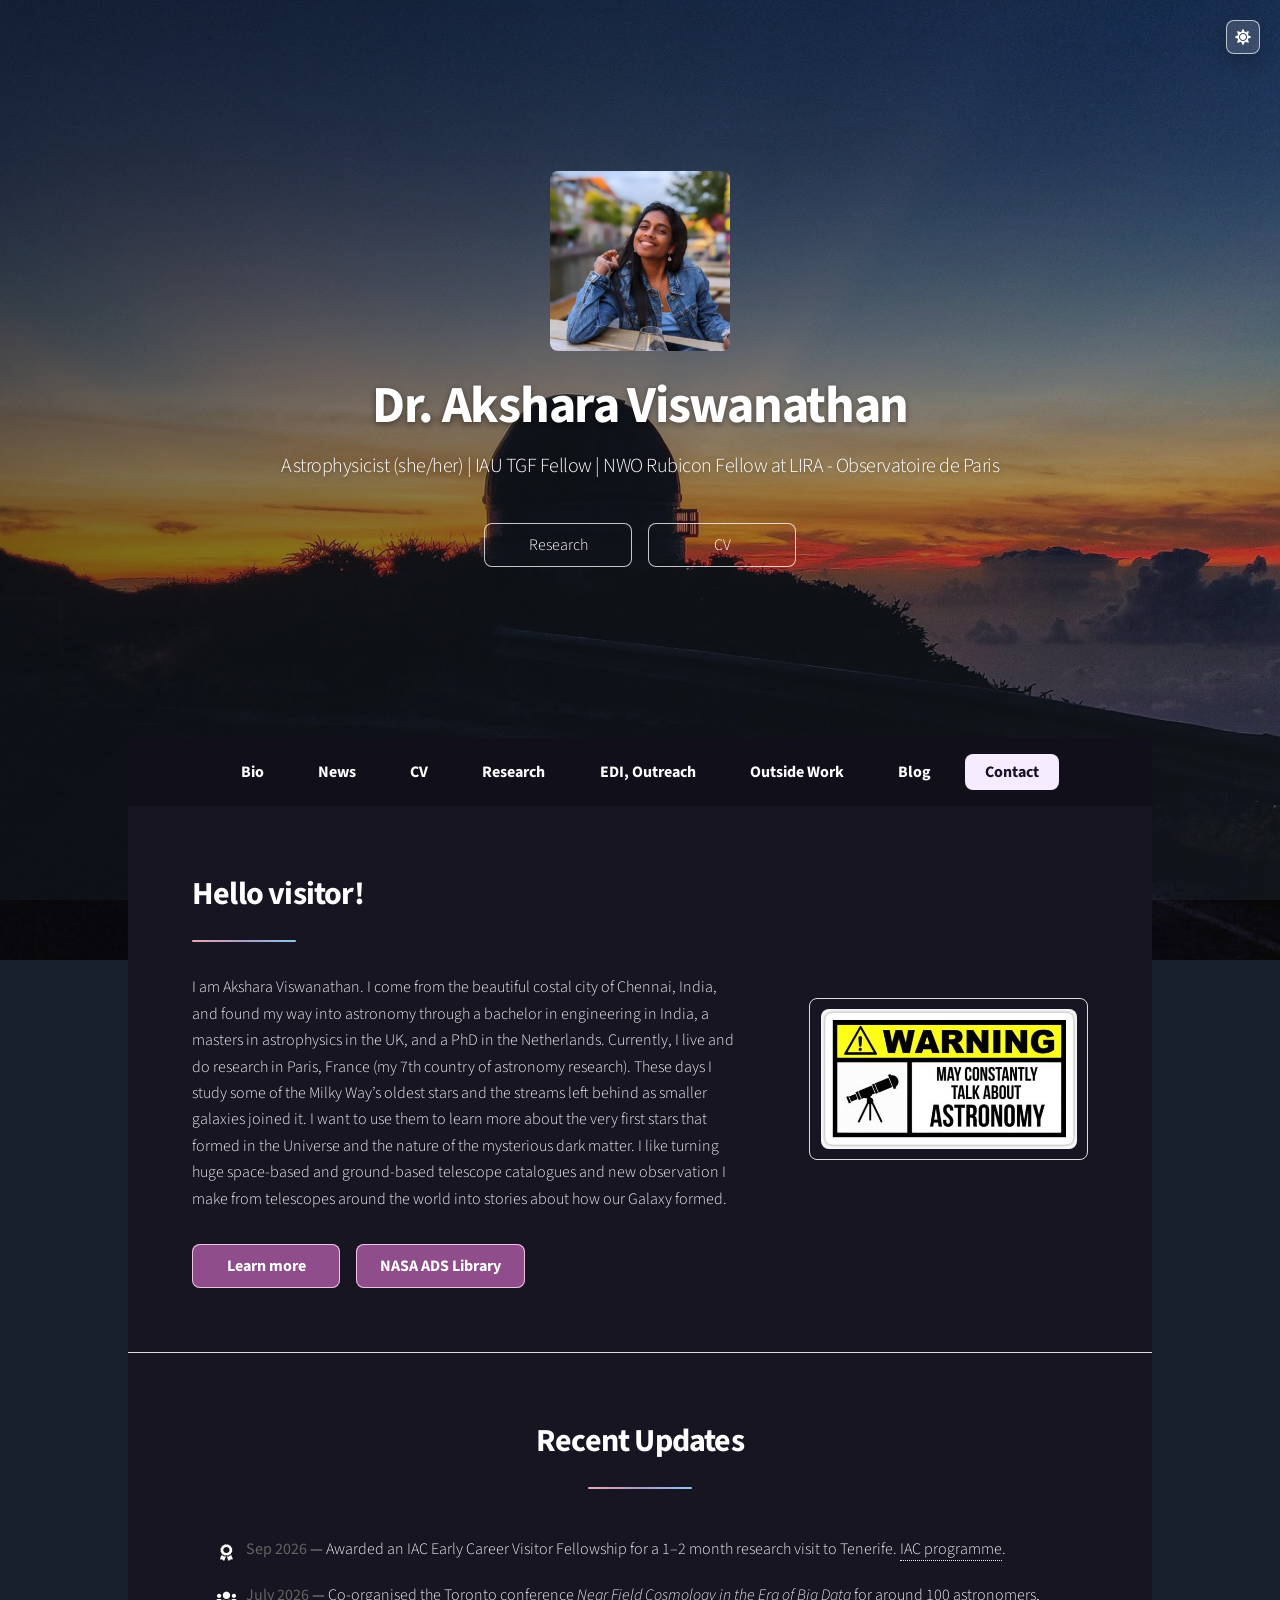
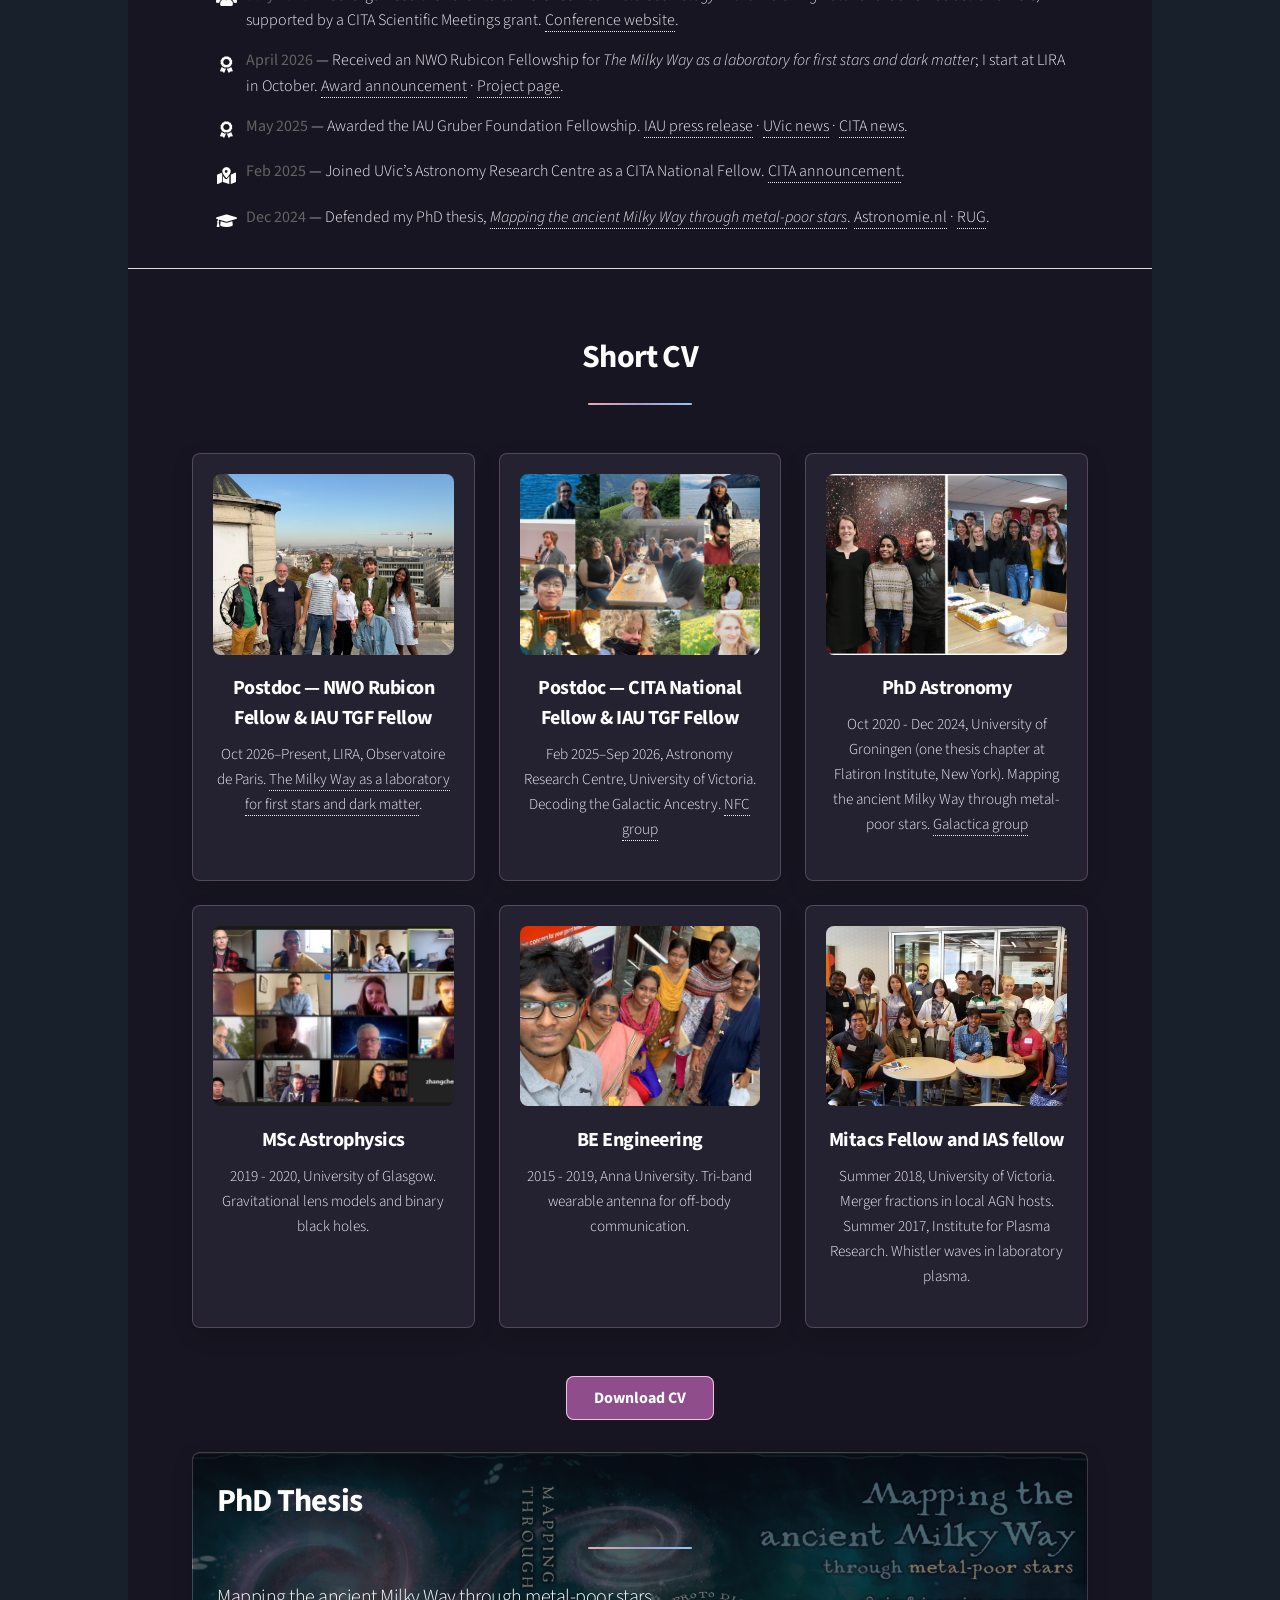
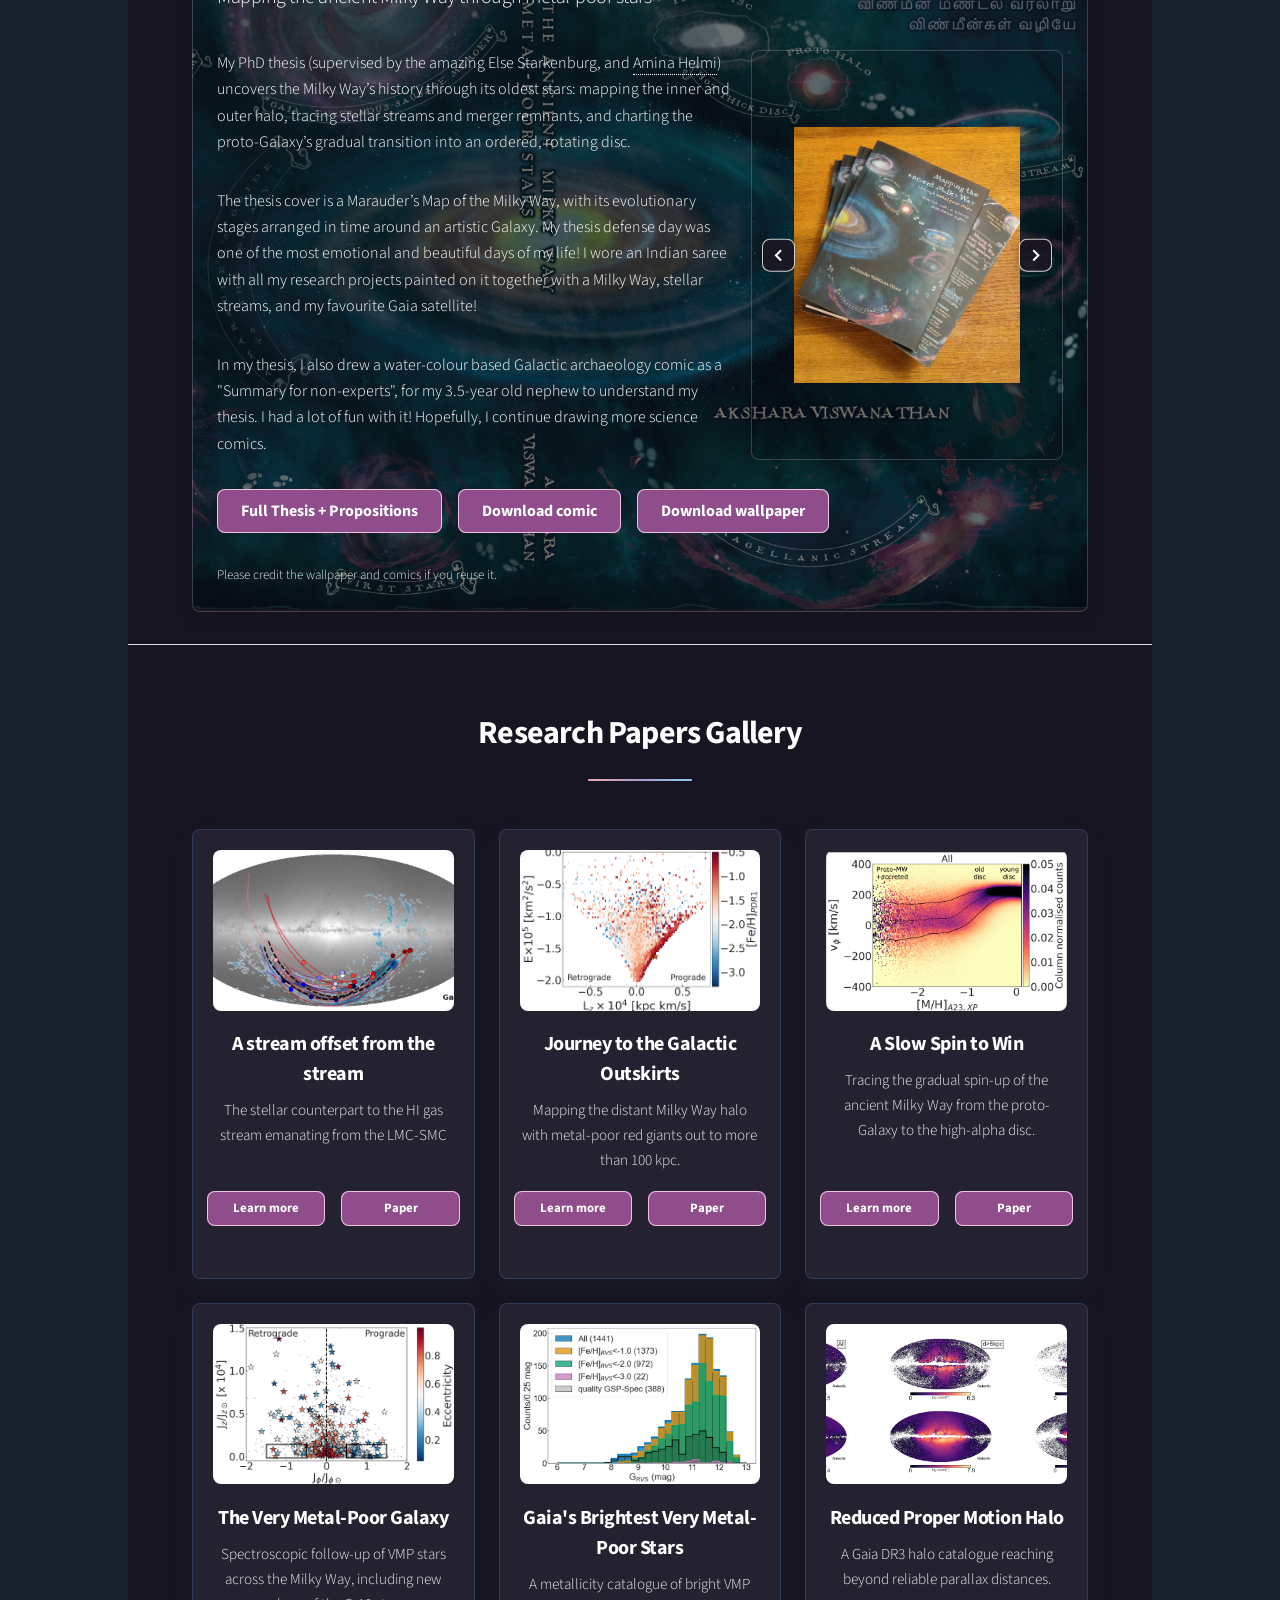
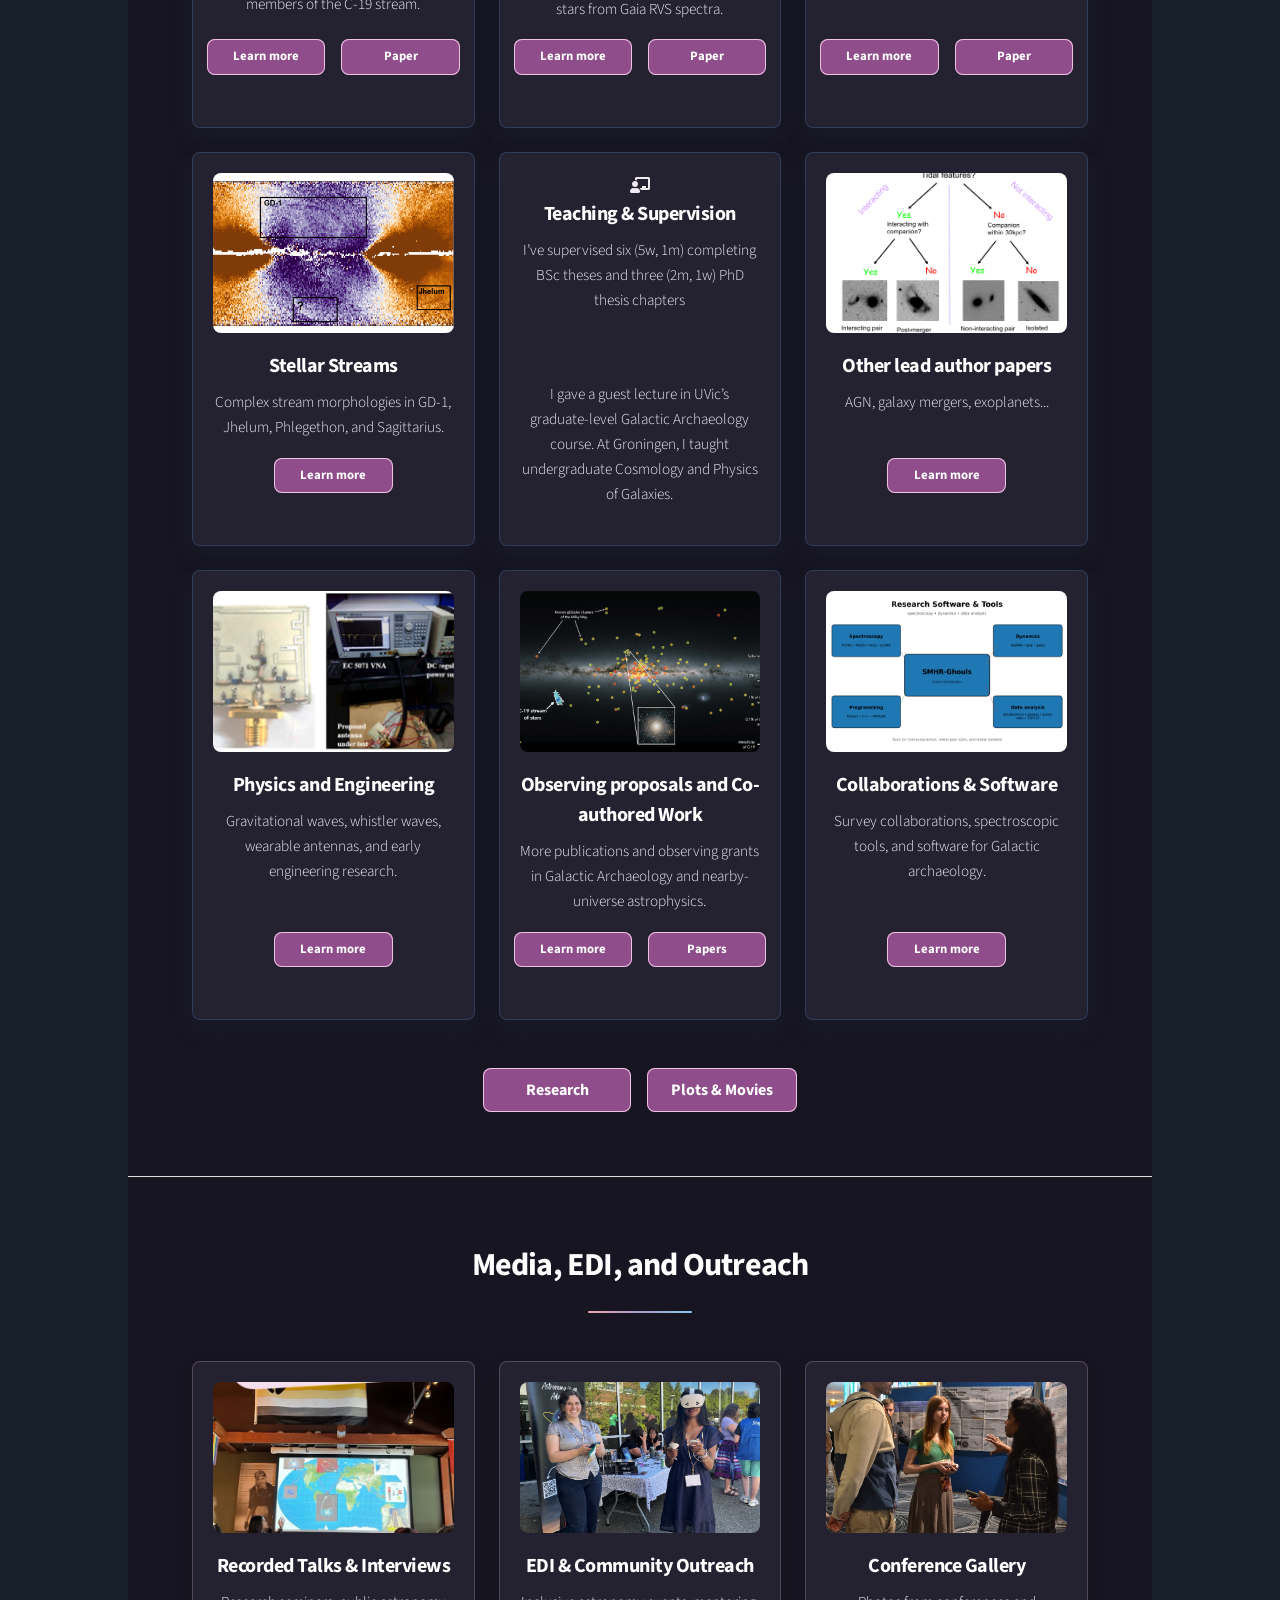
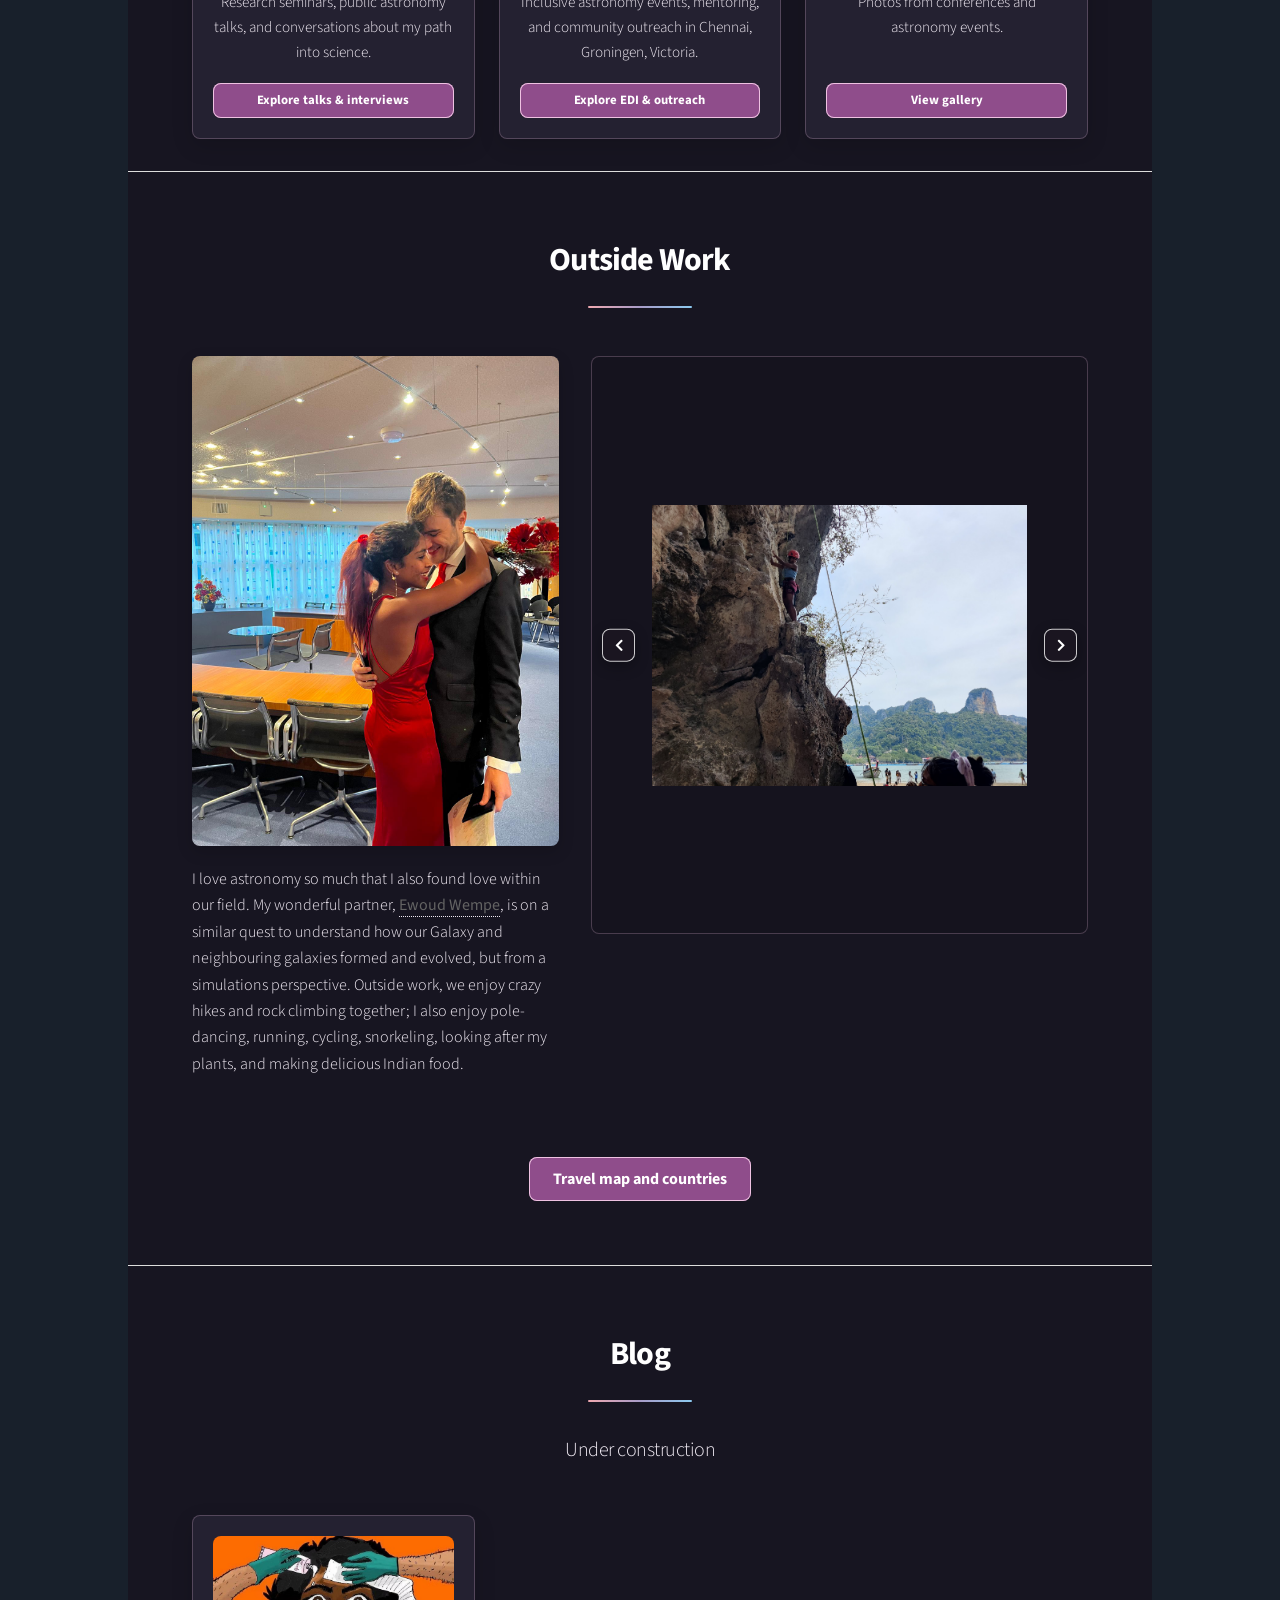
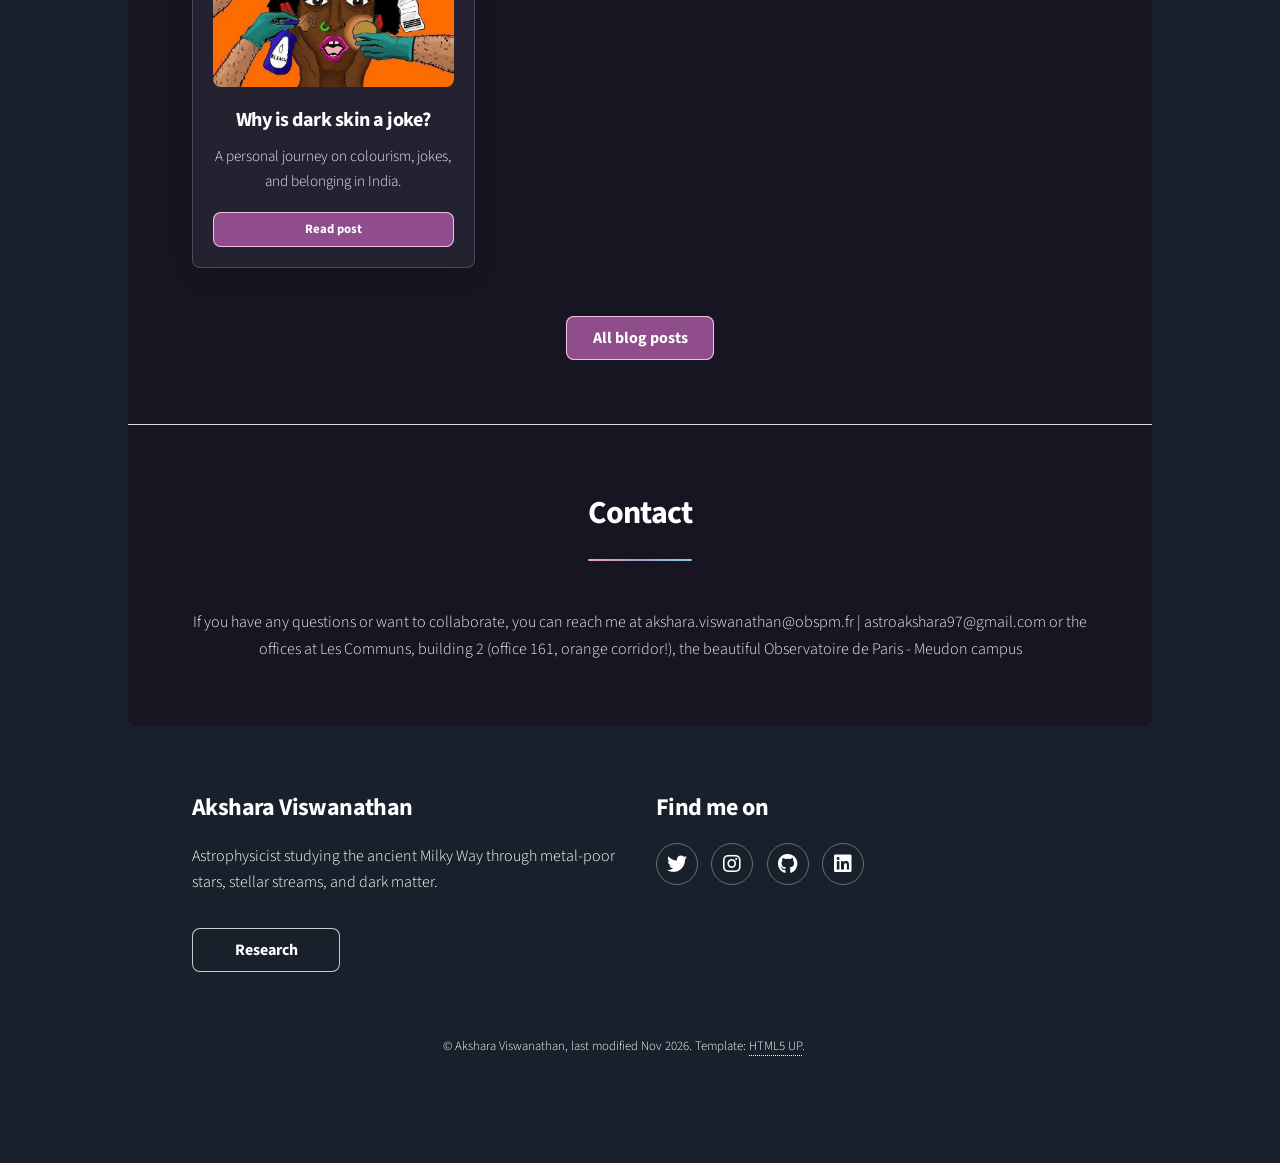
==== commit 4267be13: "new paper" ====
--- a/index.html
+++ b/index.html
@@ -23,7 +23,7 @@
 				<p class="hero-titleline">Astrophysicist (she/her) | IAU TGF Fellow | NWO Rubicon Fellow at LIRA - Observatoire de Paris</p>
 				<ul class="actions special">
 					<li><a href="#research" class="button primary scrolly">Research</a></li>
-					<li><a href="documents/viswanathan_cv_1026.pdf" class="button">CV</a></li>
+					<li><a href="documents/viswanathan_cv_1126.pdf" class="button">CV</a></li>
 				</ul>
 			</header>
 
@@ -70,7 +70,7 @@
 						<li><span class="icon solid fa-award" aria-hidden="true"></span><span><strong>Sep 2026</strong> — Awarded an IAC Early Career Visitor Fellowship for a 1–2 month research visit to Tenerife. <a href="https://www.iac.es/en/science-and-technology/early-career-programme">IAC programme</a>.</span></li>
 						<li><span class="icon solid fa-users" aria-hidden="true"></span><span><strong>July 2026</strong> — Co-organised the Toronto conference <em>Near Field Cosmology in the Era of Big Data</em> for around 100 astronomers, supported by a CITA Scientific Meetings grant. <a href="http://www.fields.utoronto.ca/activities/26-27/Nearfieldcosmology">Conference website</a>.</span></li>
 						<li><span class="icon solid fa-award" aria-hidden="true"></span><span><strong>April 2026</strong> — Received an NWO Rubicon Fellowship for <em>The Milky Way as a laboratory for first stars and dark matter</em>; I start at LIRA in October. <a href="https://www.nwo.nl/en/researchprogrammes/rubicon/awarded-grants/awarded-rubicon-grants-2025">Award announcement</a> · <a href="https://www.nwo.nl/en/projects/oiyjd73670">Project page</a>.</span></li>
-						<li><span class="icon solid fa-award" aria-hidden="true"></span><span><strong>May 2025</strong> — Awarded the IAU Gruber Foundation Fellowship. <a href="https://www.iau.org/Iau/News/Ann2025/ann25013.aspx">IAU press release</a> · <a href="https://www.uvic.ca/science/physics/about/home/news/current/cita-national-post-doctoral-fellow-wins-gruber-fellowship-award-2025.php">UVic news</a> · <a href="https://www.cita.utoronto.ca/items/cita-fellow-akshara-viswanathan-wins-2025-gruber-fellowship/">CITA news</a>.</span></li>
+						<li><span class="icon solid fa-award" aria-hidden="true"></span><span><strong>May 2025</strong> — Awarded the IAU Gruber Foundation Fellowship. <a href="https://www.iau.org/Iau/News/Ann2025/ann25013.aspx">IAU press release</a> · <a href="https://www.cita.utoronto.ca/cita-fellow-akshara-viswanathan-wins-the-2025-gruber-fellowship/">UVic news</a> · <a href="https://www.cita.utoronto.ca/items/cita-fellow-akshara-viswanathan-wins-2025-gruber-fellowship/">CITA news</a>.</span></li>
 						<li><span class="icon solid fa-map-marked-alt" aria-hidden="true"></span><span><strong>Feb 2025</strong> — Joined UVic’s Astronomy Research Centre as a CITA National Fellow. <a href="https://www.cita.utoronto.ca/cita-welcomes-six-fellows-cohort-2024/">CITA announcement</a>.</span></li>
 						<li><span class="icon solid fa-graduation-cap" aria-hidden="true"></span><span><strong>Dec 2024</strong> — Defended my PhD thesis, <a href="https://doi.org/10.33612/diss.1154868637"><em>Mapping the ancient Milky Way through metal-poor stars</em></a>. <a href="https://www.astronomie.nl/promoties/mapping-the-ancient-milky-way-through-metal-poor-stars-promotie-akshara-viswanathan-rug-788">Astronomie.nl</a> · <a href="https://www.rug.nl/about-ug/latest-news/events/promoties/?hfId=123314">RUG</a>.</span></li>
 					</ul>
@@ -119,7 +119,7 @@
 					</div>
 					<footer class="major">
 						<ul class="actions special">
-							<li><a href="documents/viswanathan_cv_1026.pdf" class="button">Download CV</a></li>
+							<li><a href="documents/viswanathan_cv_1126.pdf" class="button">Download CV</a></li>
 						</ul>
 					</footer>
 					<article id="thesis" class="feature-panel thesis-panel">
@@ -145,7 +145,7 @@
 								<img src="images/thesis2.JPG" alt="PhD thesis photograph 2" />
 								<img src="images/thesis3.JPG" alt="PhD thesis photograph 3" />
 								<img src="images/thesis4.JPG" alt="PhD thesis photograph 4" />
-								<img src="images/thesis4.JPG" alt="PhD thesis photograph 5" />
+								<img src="images/thesis5.JPG" alt="PhD thesis photograph 5" />
 								<img src="images/comic-pg1-eng.png" alt="Comic page introducing Galactic Archaeology to non-experts" />
 								<img src="images/comic-pg3-eng.png" alt="Comic page about the Milky Way's mergers and evolution" />
 							</div>
@@ -158,6 +158,15 @@
 						<h2>Research Papers Gallery</h2>
 					</header>
 					<div class="card-grid paper-grid">
+						<article class="gallery-card paper-card">
+							<img src="images/sky-orbits-mss.png" alt="Very metal-poor red giants in the outer Milky Way halo" />
+							<h3>A stream offset from the stream</h3>
+							<p>The stellar counterpart to the HI gas stream emanating from the LMC-SMC</p>
+							<ul class="actions special small-actions">
+								<li><a href="research.html#mag-stream" class="button small">Learn more</a></li>
+								<li><a href="https://arxiv.org/abs/2611.07563" class="button small primary">Paper</a></li>
+							</ul>
+						</article>
 						<article class="gallery-card paper-card">
 							<img src="images/iom.png" alt="Very metal-poor red giants in the outer Milky Way halo" />
 							<h3>Journey to the Galactic Outskirts</h3>
@@ -378,7 +387,7 @@
 						<li><a href="https://www.linkedin.com/in/astroakshara/" class="icon brands fa-linkedin alt"><span class="label">LinkedIn</span></a></li>
 					</ul>
 				</section>
-				<p class="copyright">&copy; Akshara Viswanathan, last modified Oct 2026. Template: <a href="https://html5up.net">HTML5 UP</a>.</p>
+				<p class="copyright">&copy; Akshara Viswanathan, last modified Nov 2026. Template: <a href="https://html5up.net">HTML5 UP</a>.</p>
 			</footer>
 		</div>
 
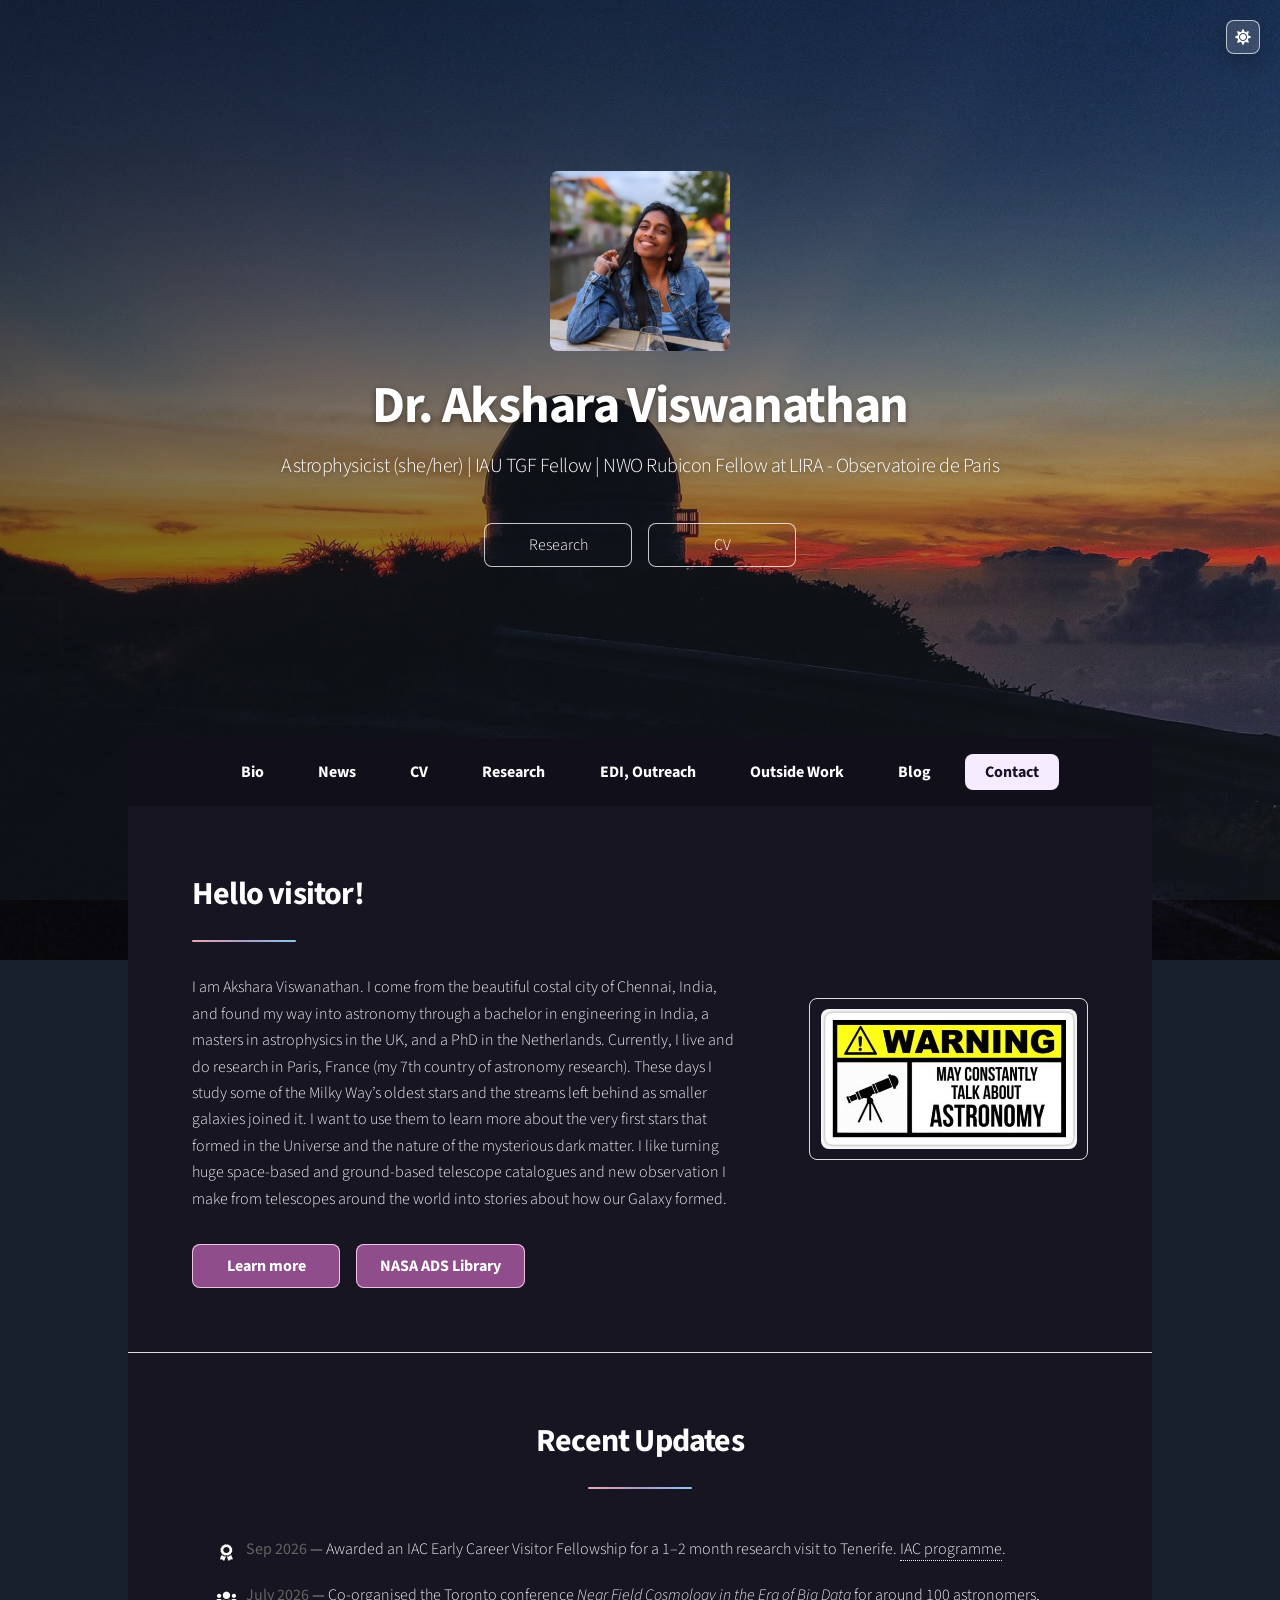
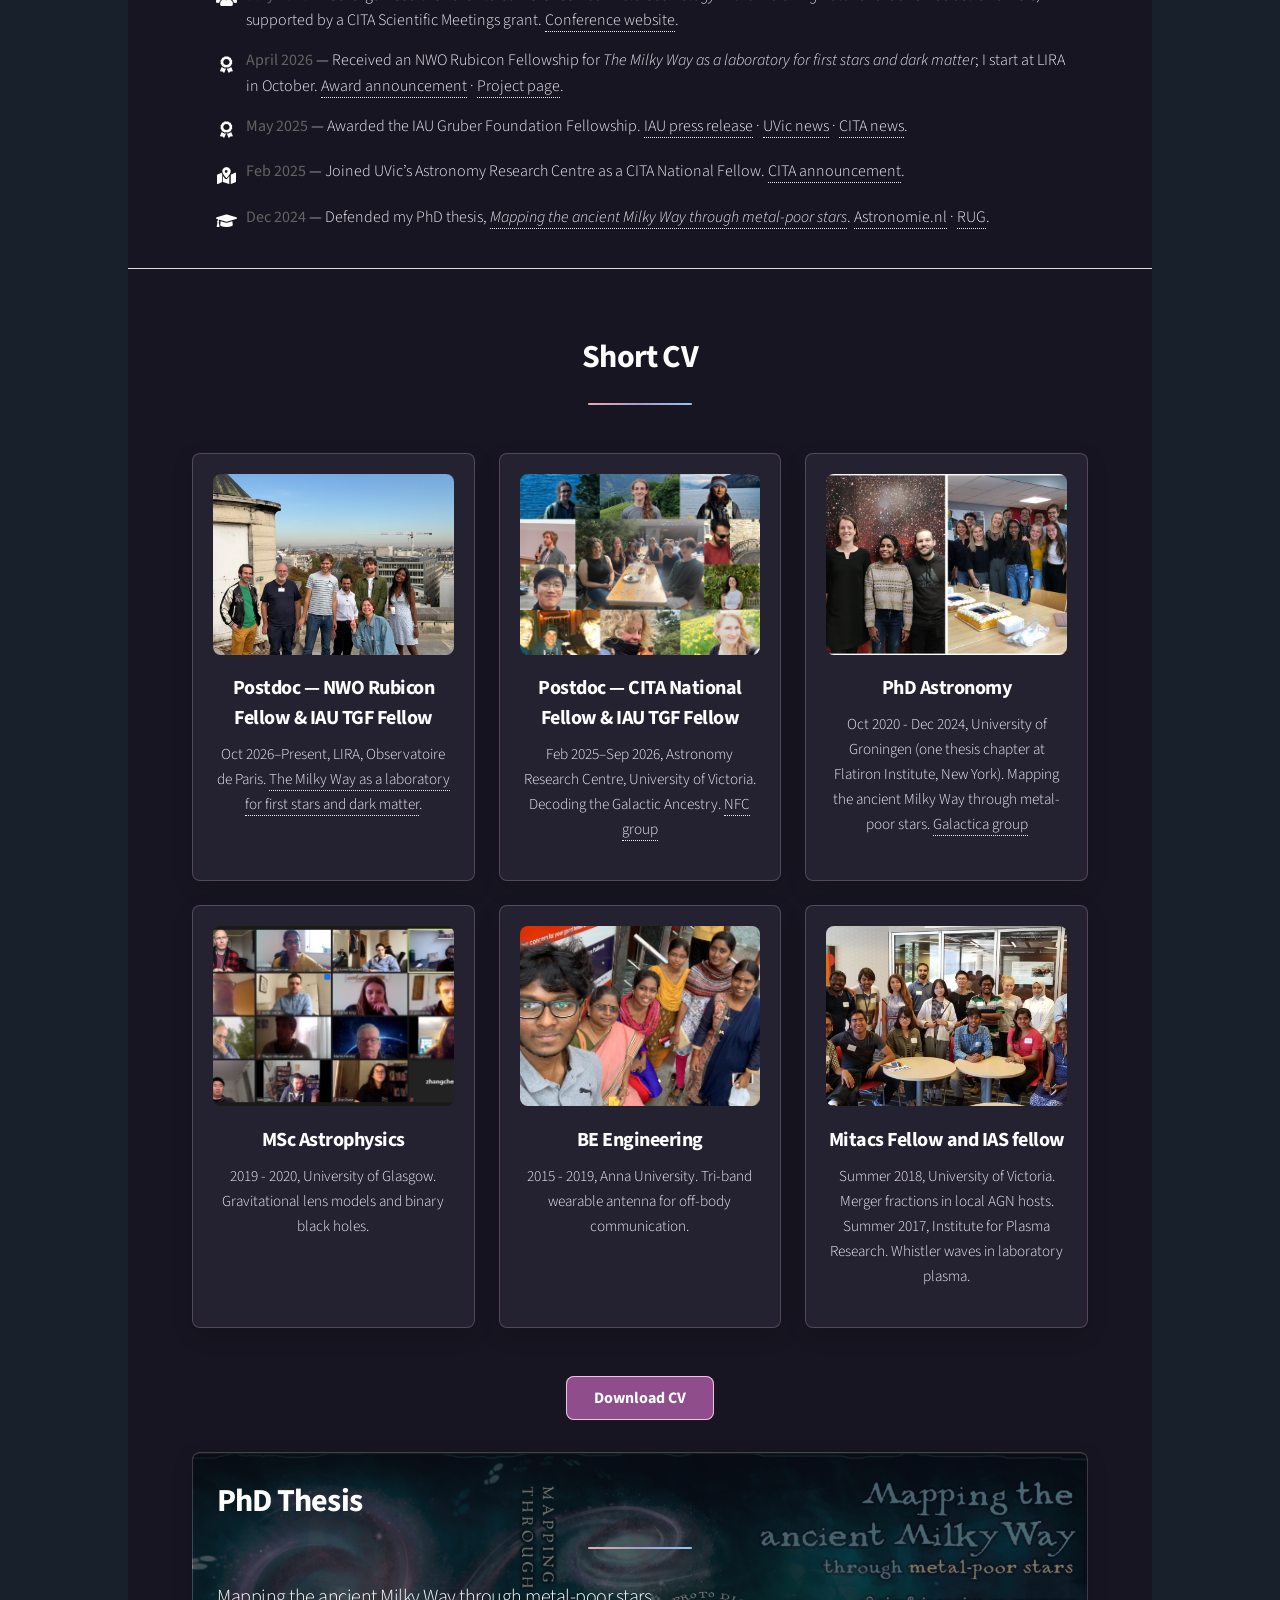
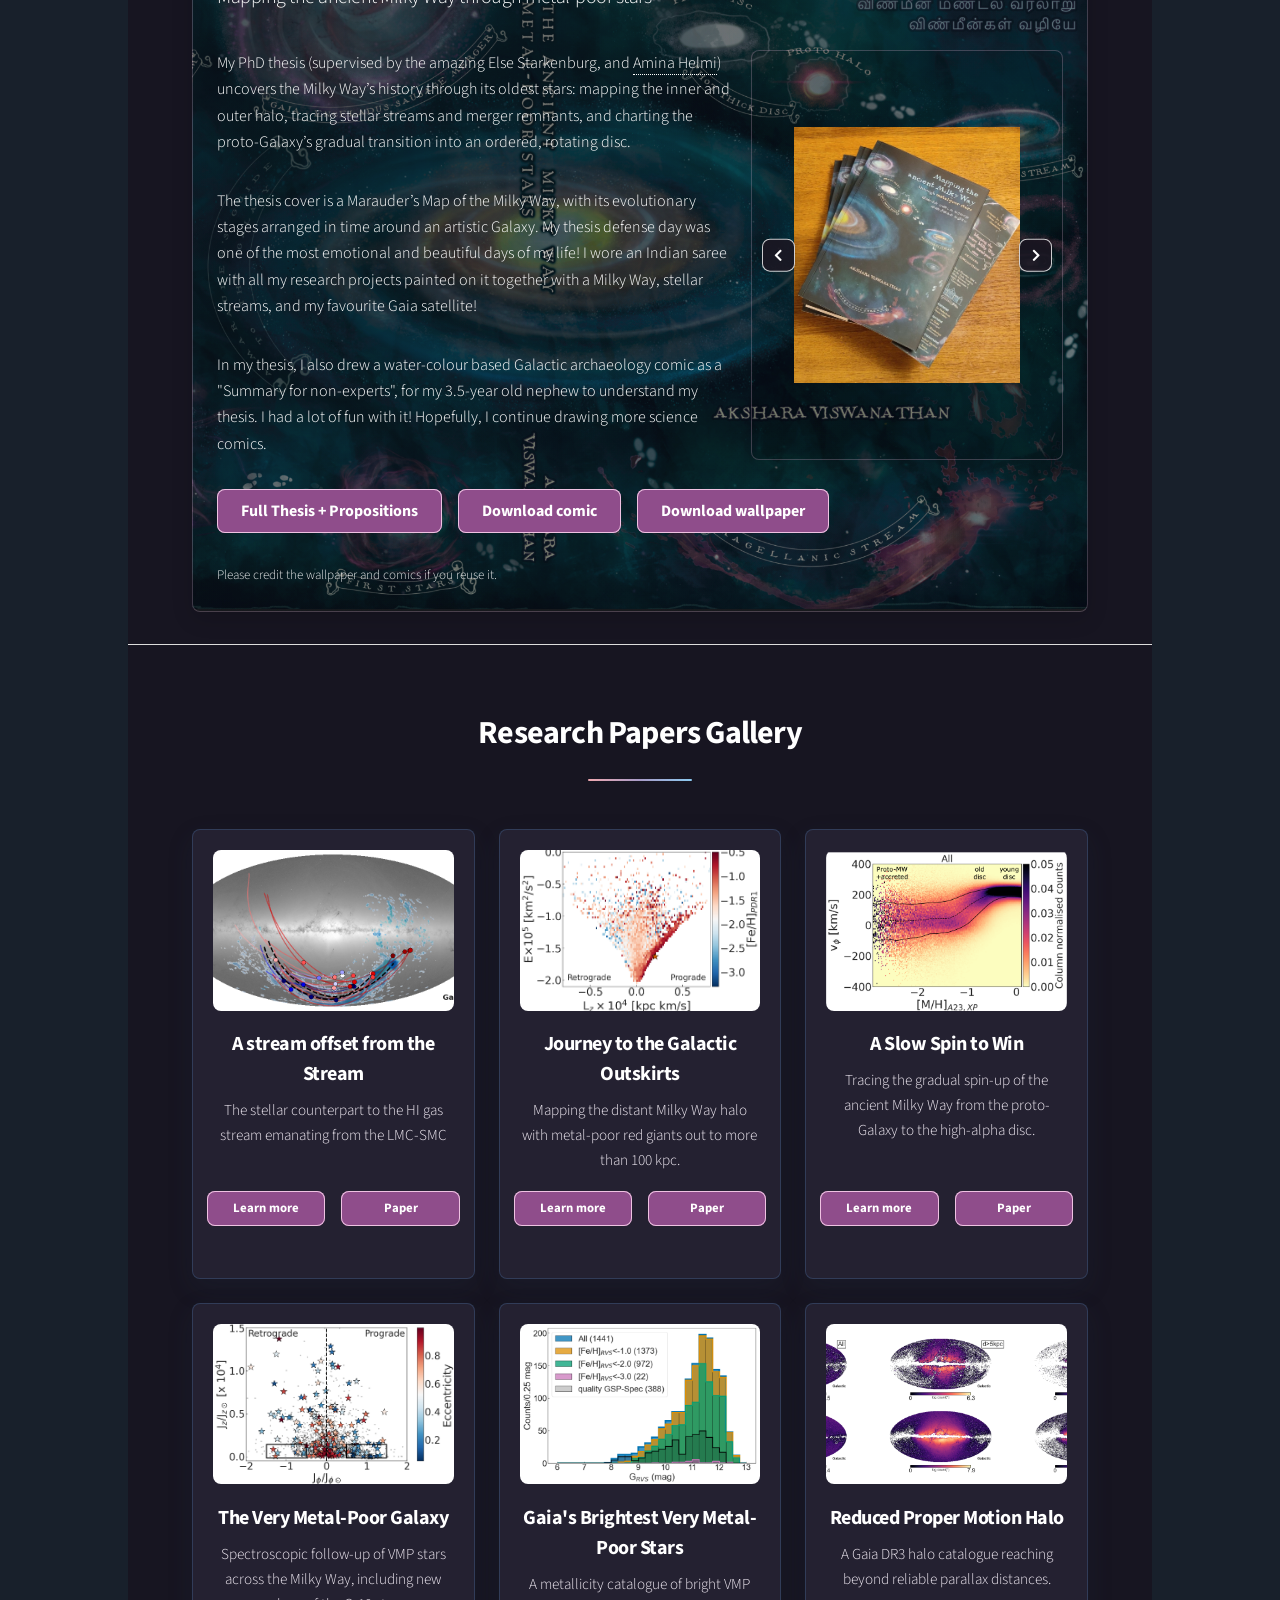
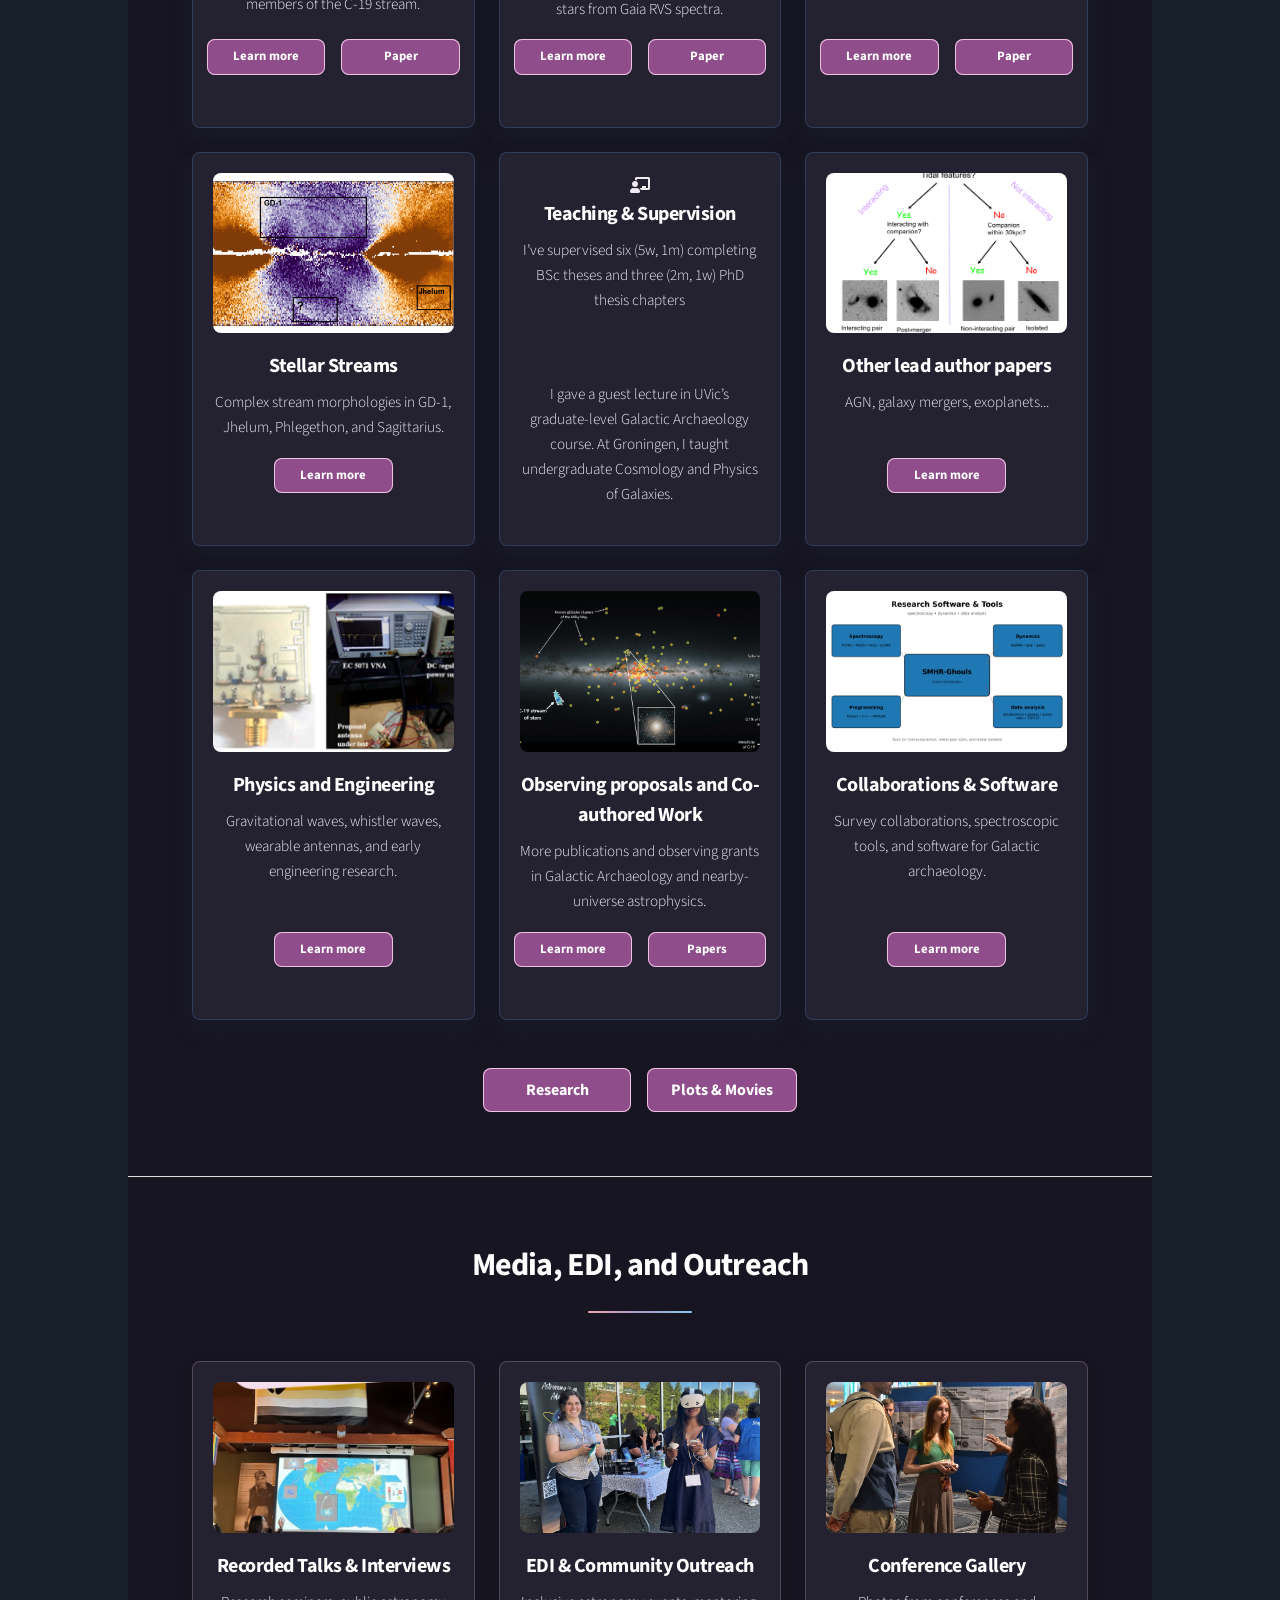
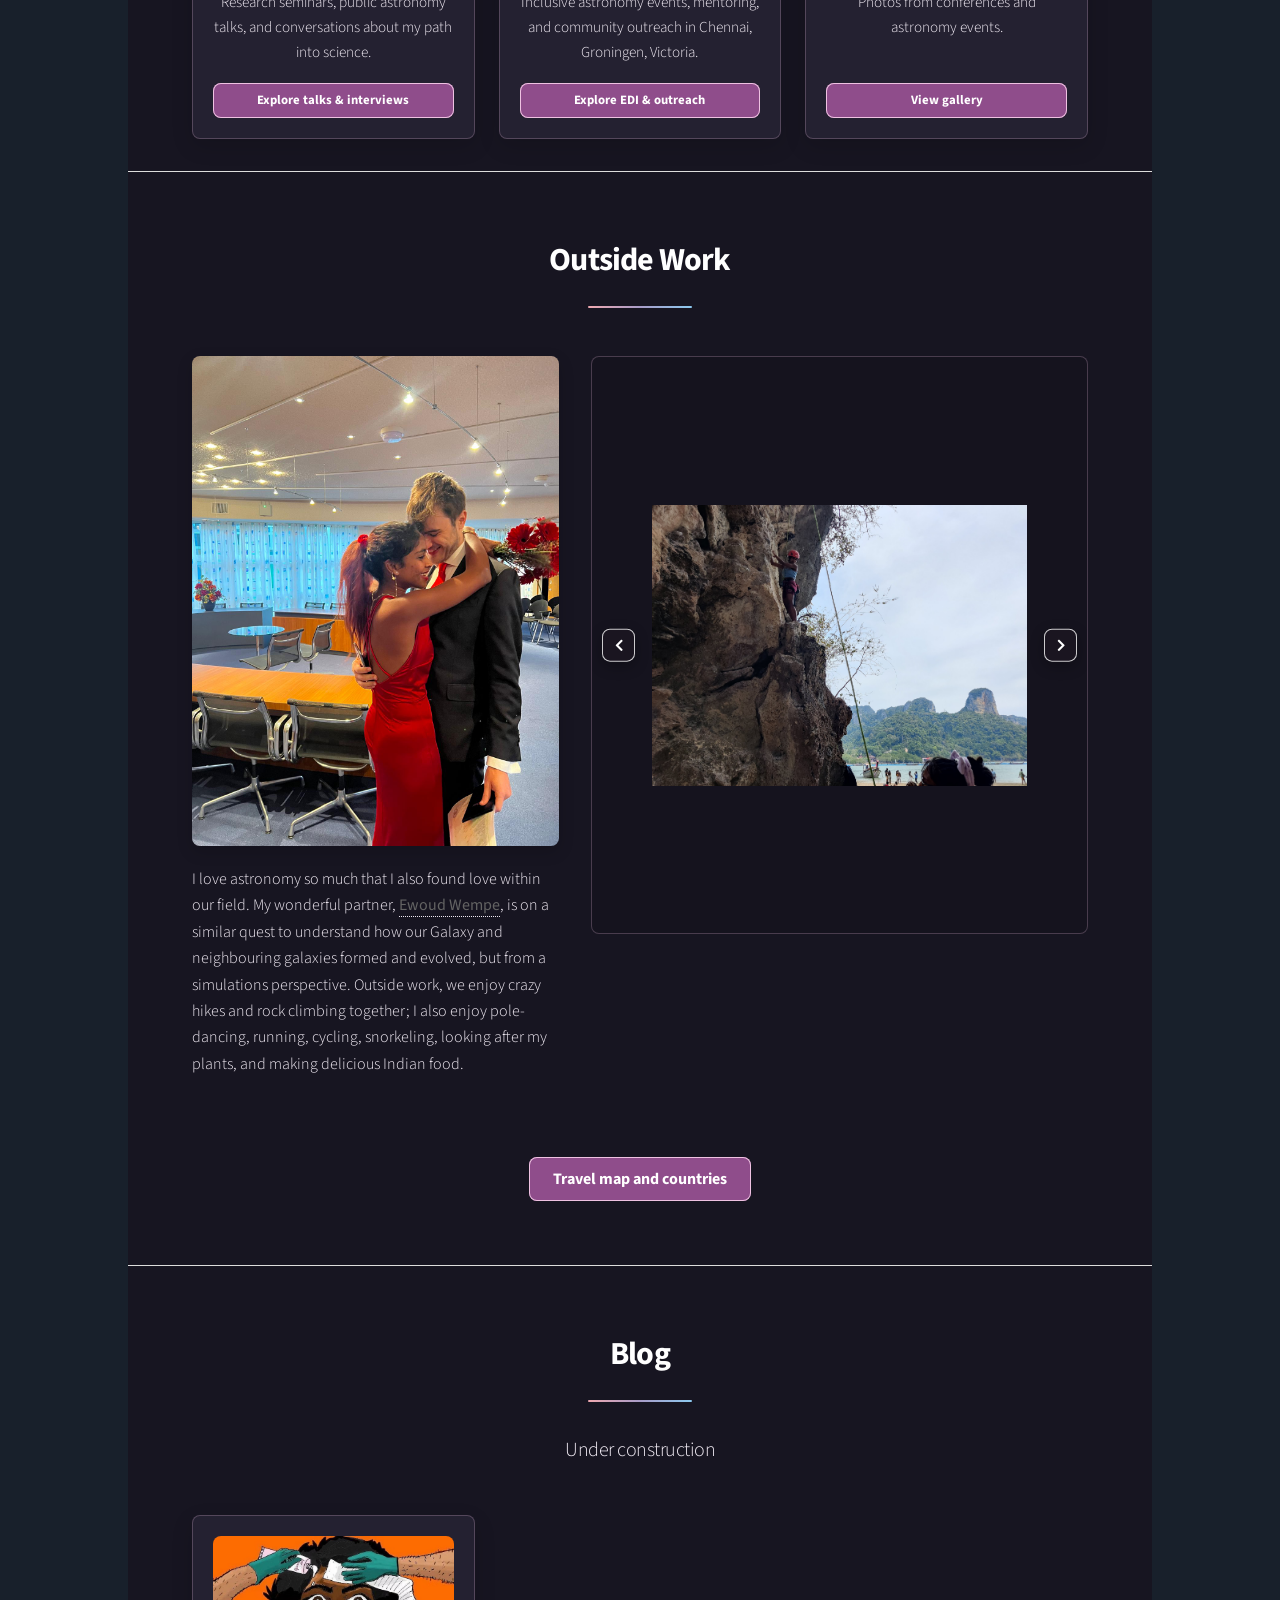
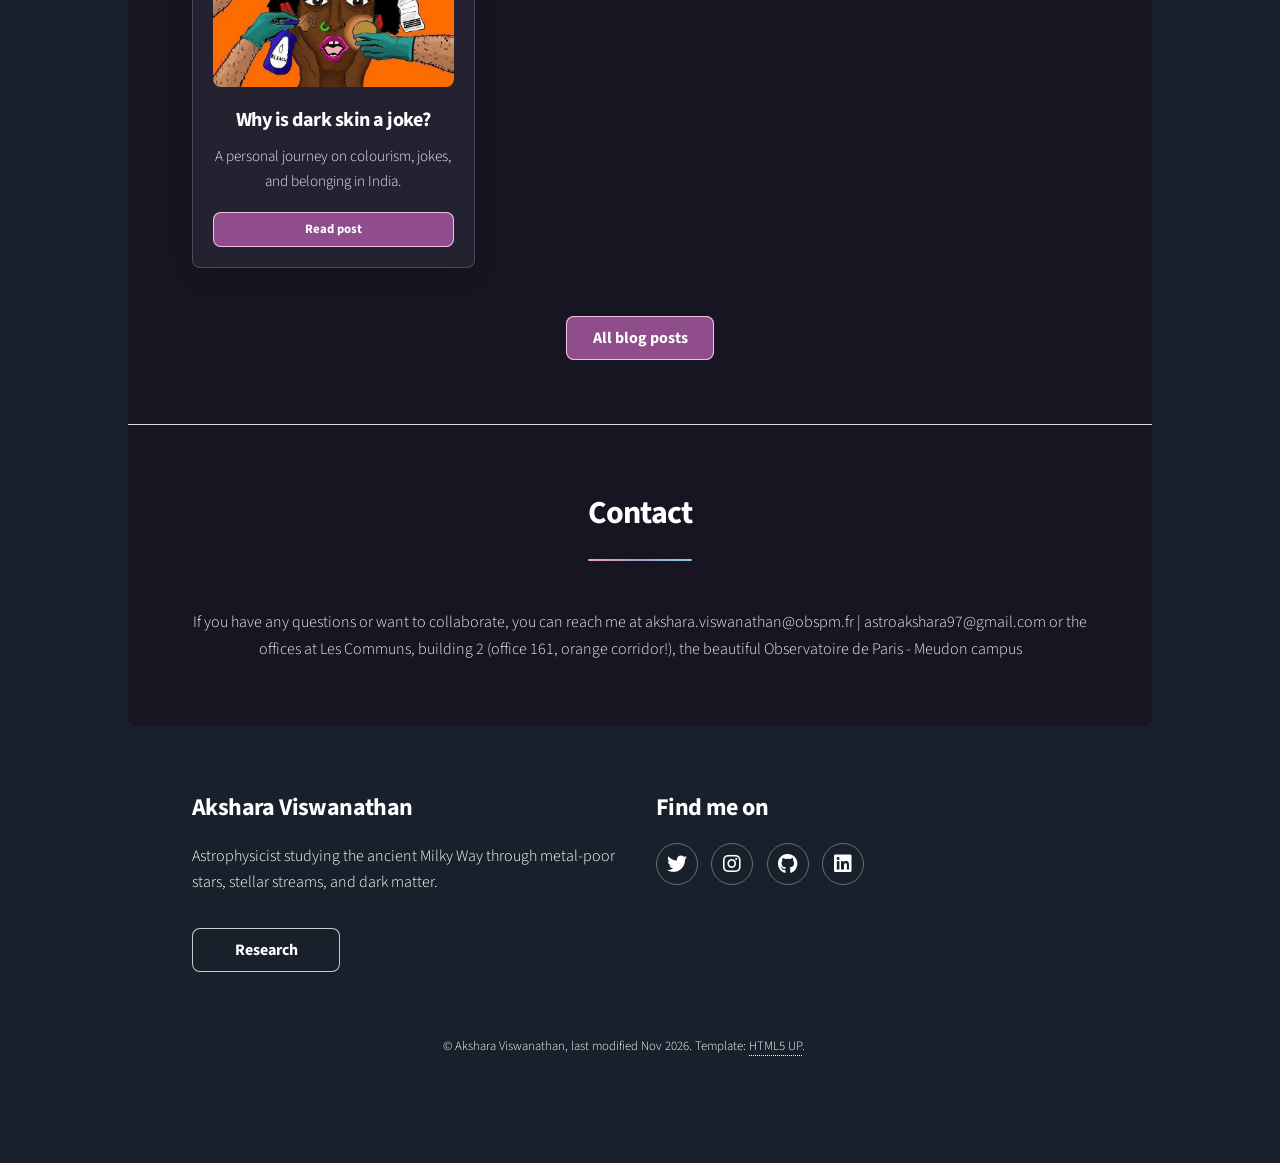
==== commit 18ccc021: "new paper1" ====
--- a/index.html
+++ b/index.html
@@ -160,7 +160,7 @@
 					<div class="card-grid paper-grid">
 						<article class="gallery-card paper-card">
 							<img src="images/sky-orbits-mss.png" alt="Very metal-poor red giants in the outer Milky Way halo" />
-							<h3>A stream offset from the stream</h3>
+							<h3>A stream offset from the Stream</h3>
 							<p>The stellar counterpart to the HI gas stream emanating from the LMC-SMC</p>
 							<ul class="actions special small-actions">
 								<li><a href="research.html#mag-stream" class="button small">Learn more</a></li>
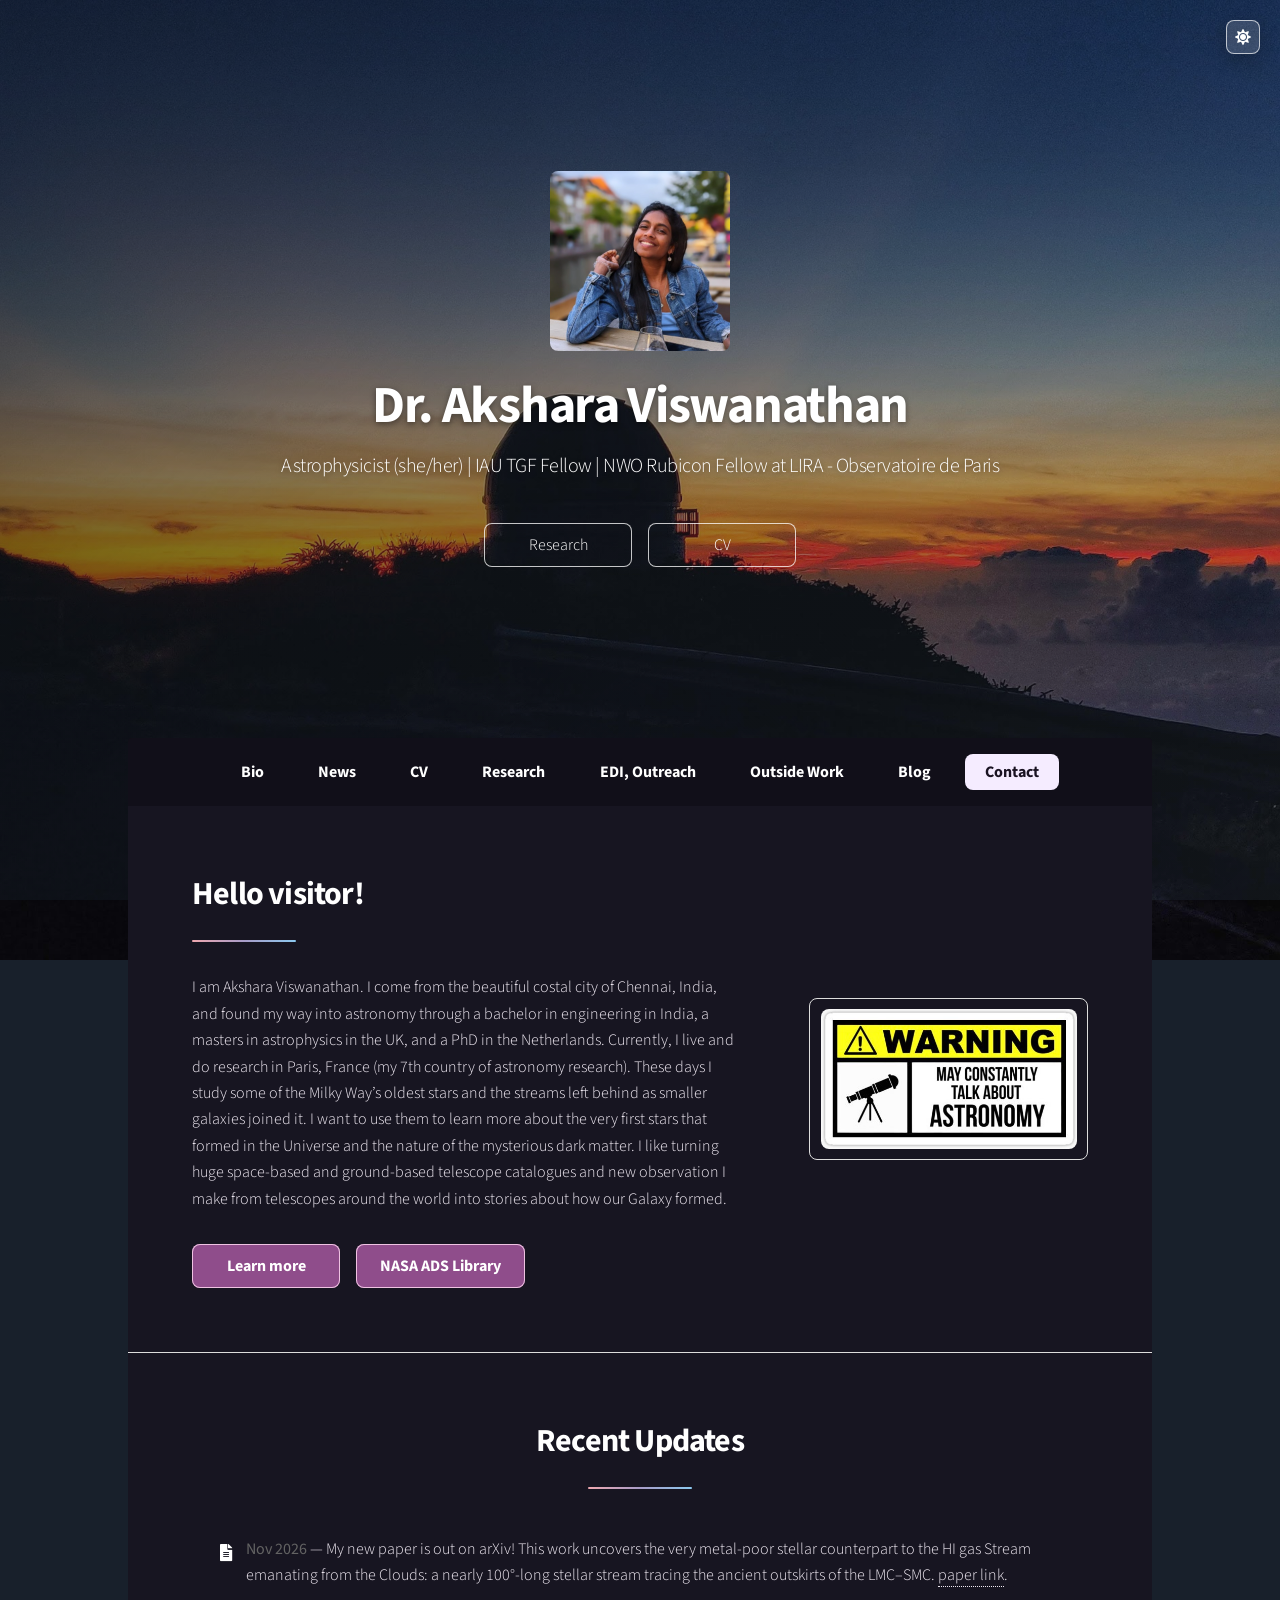
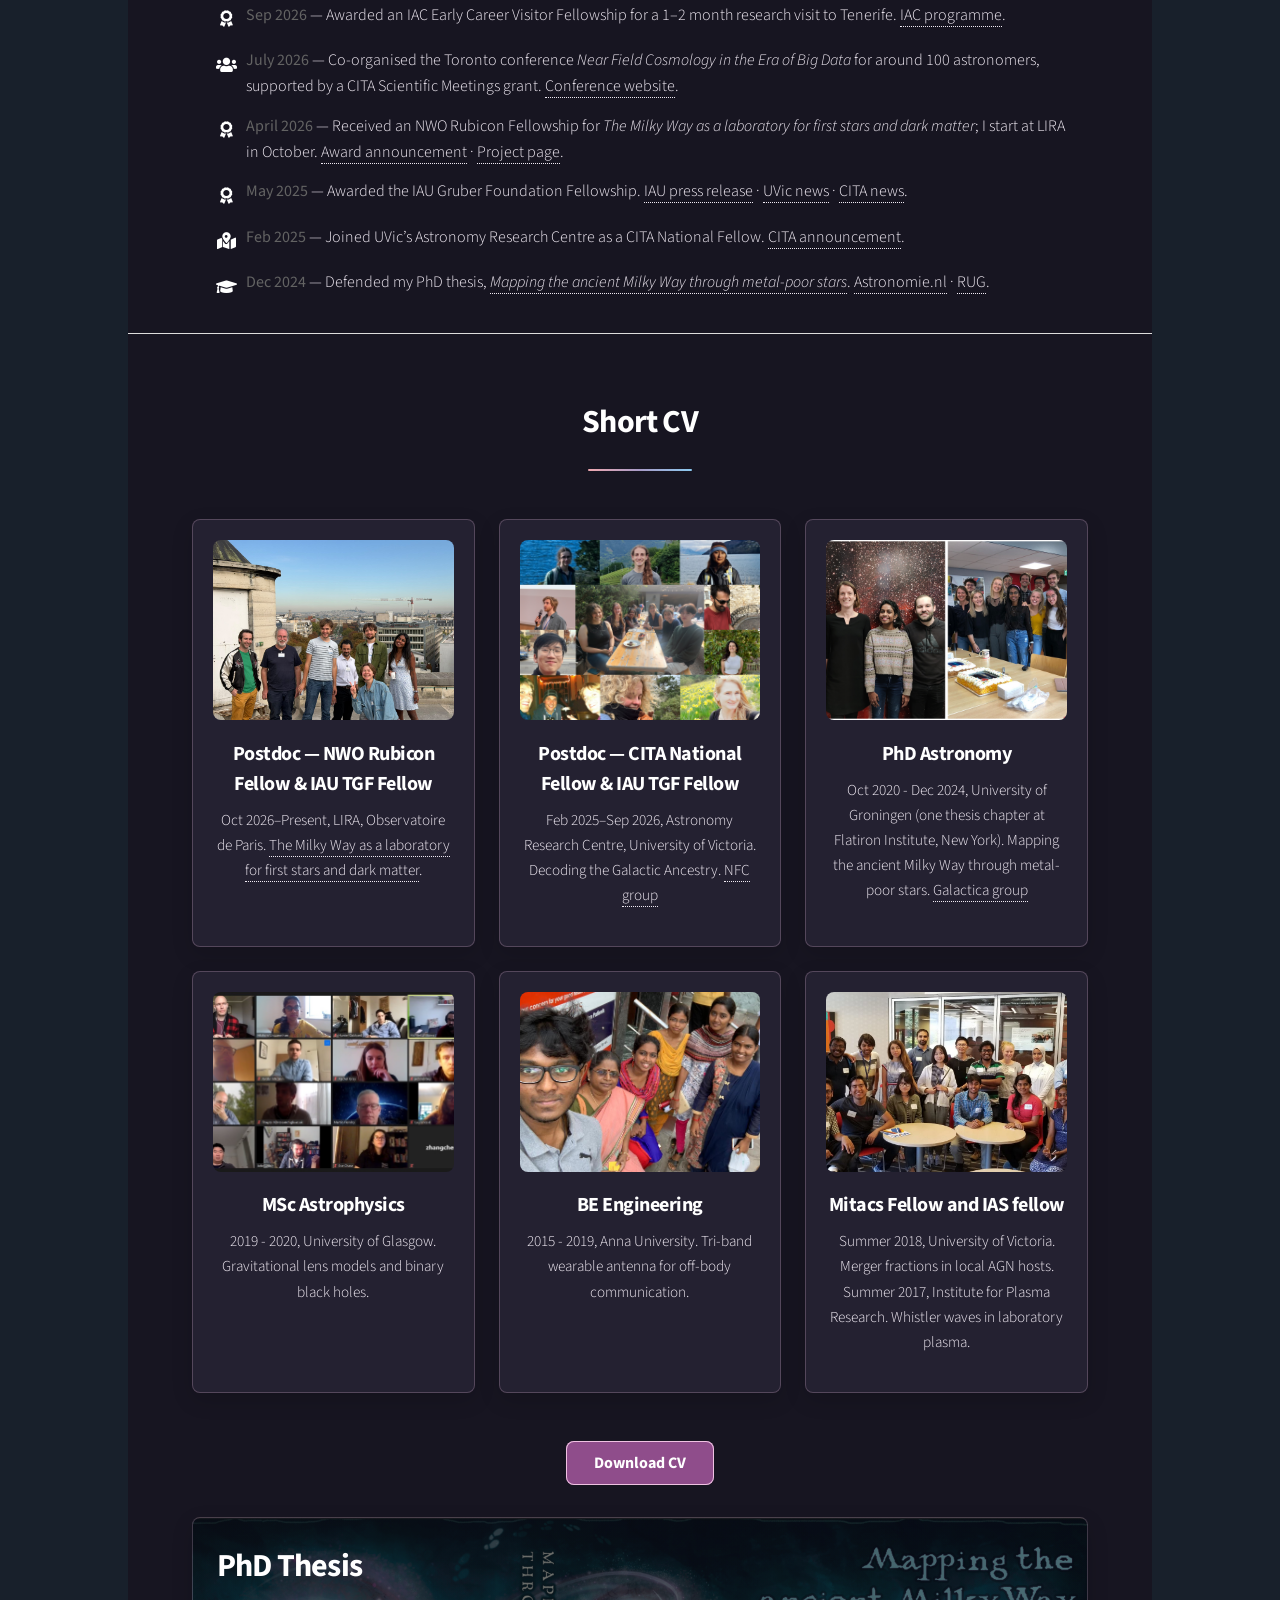
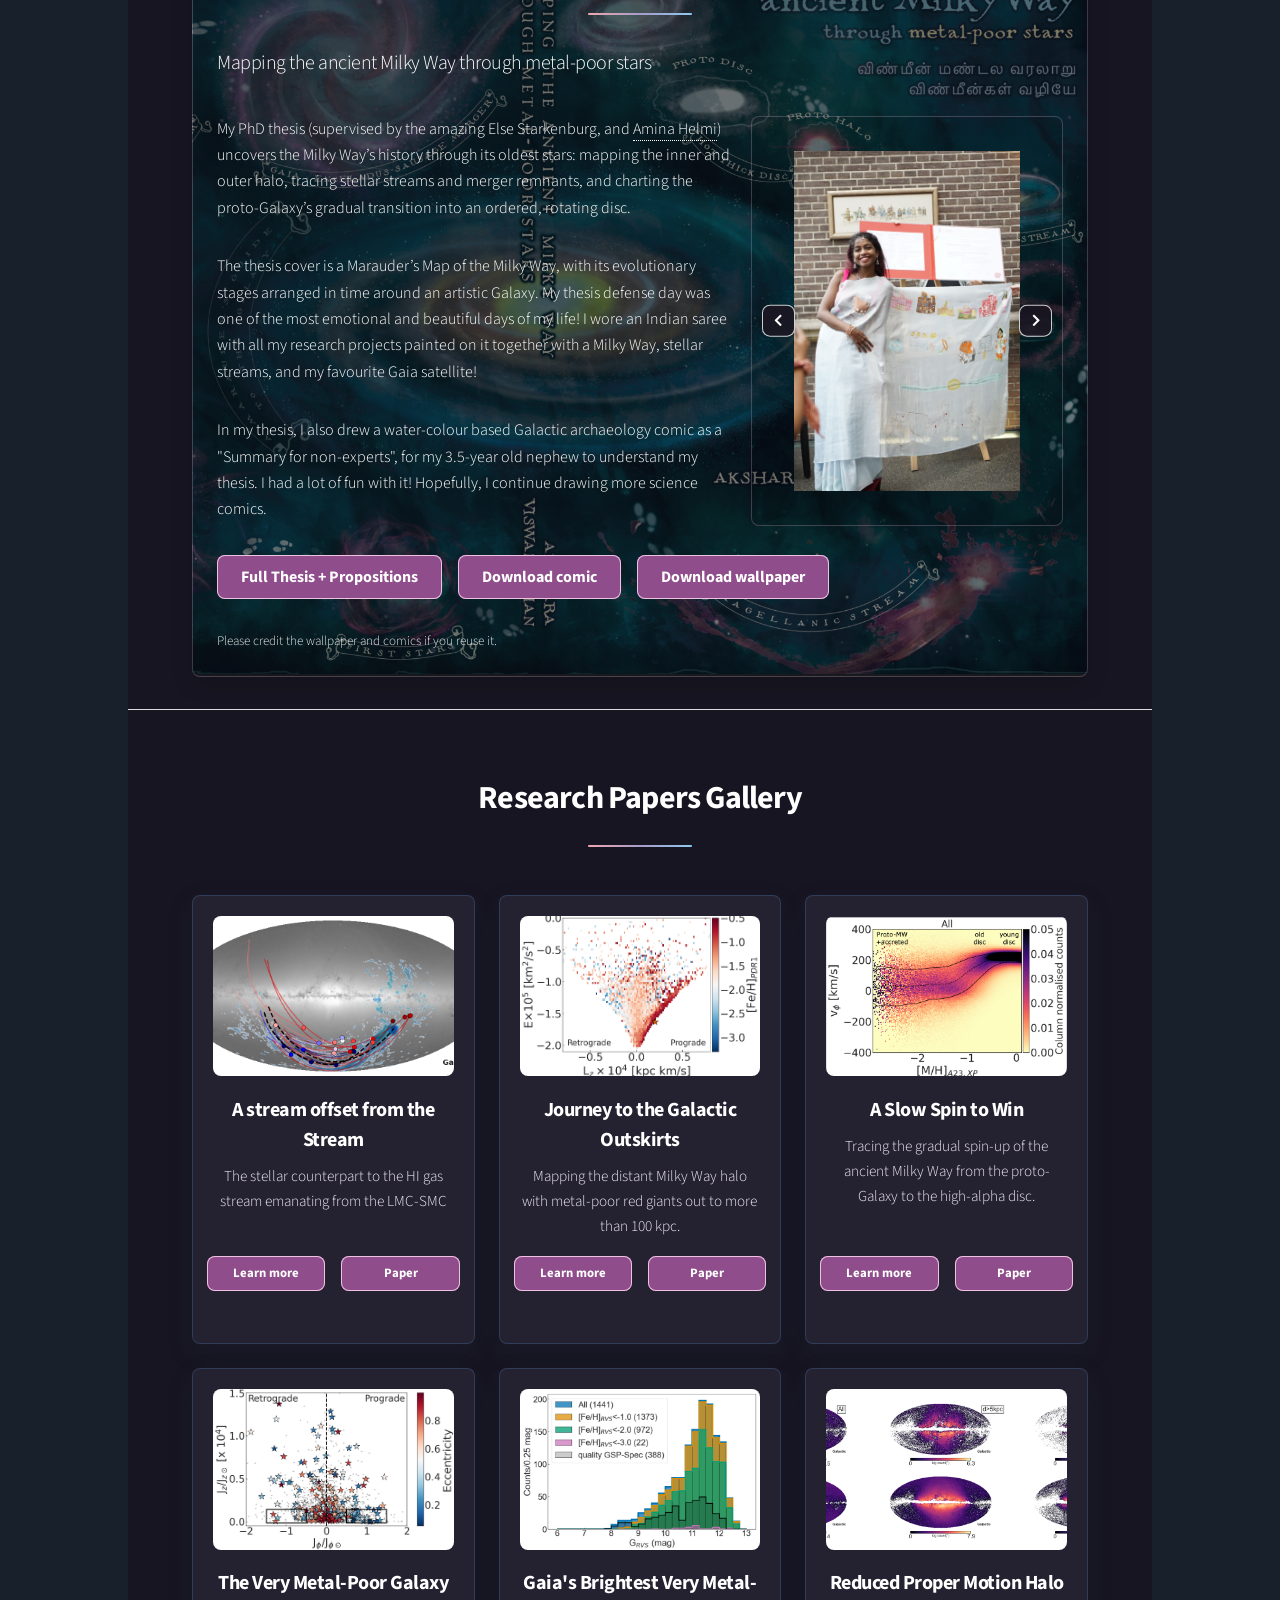
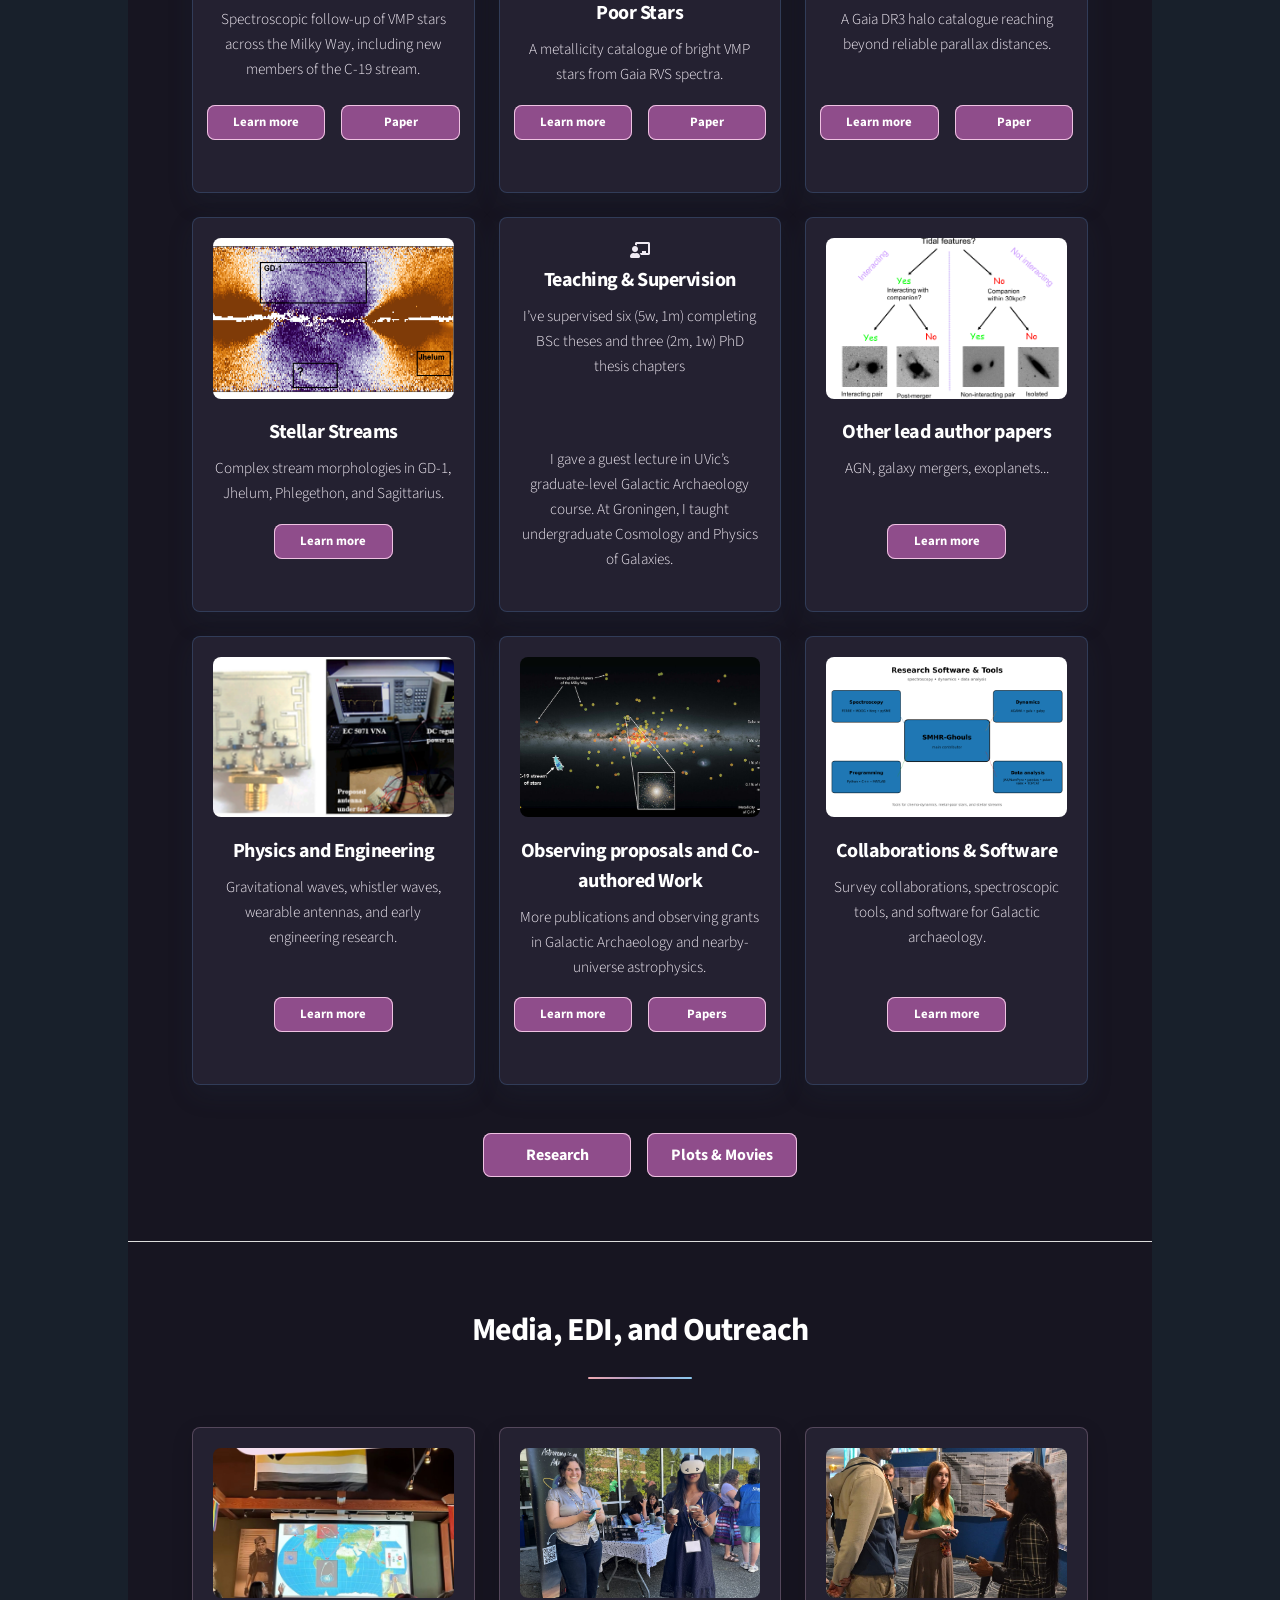
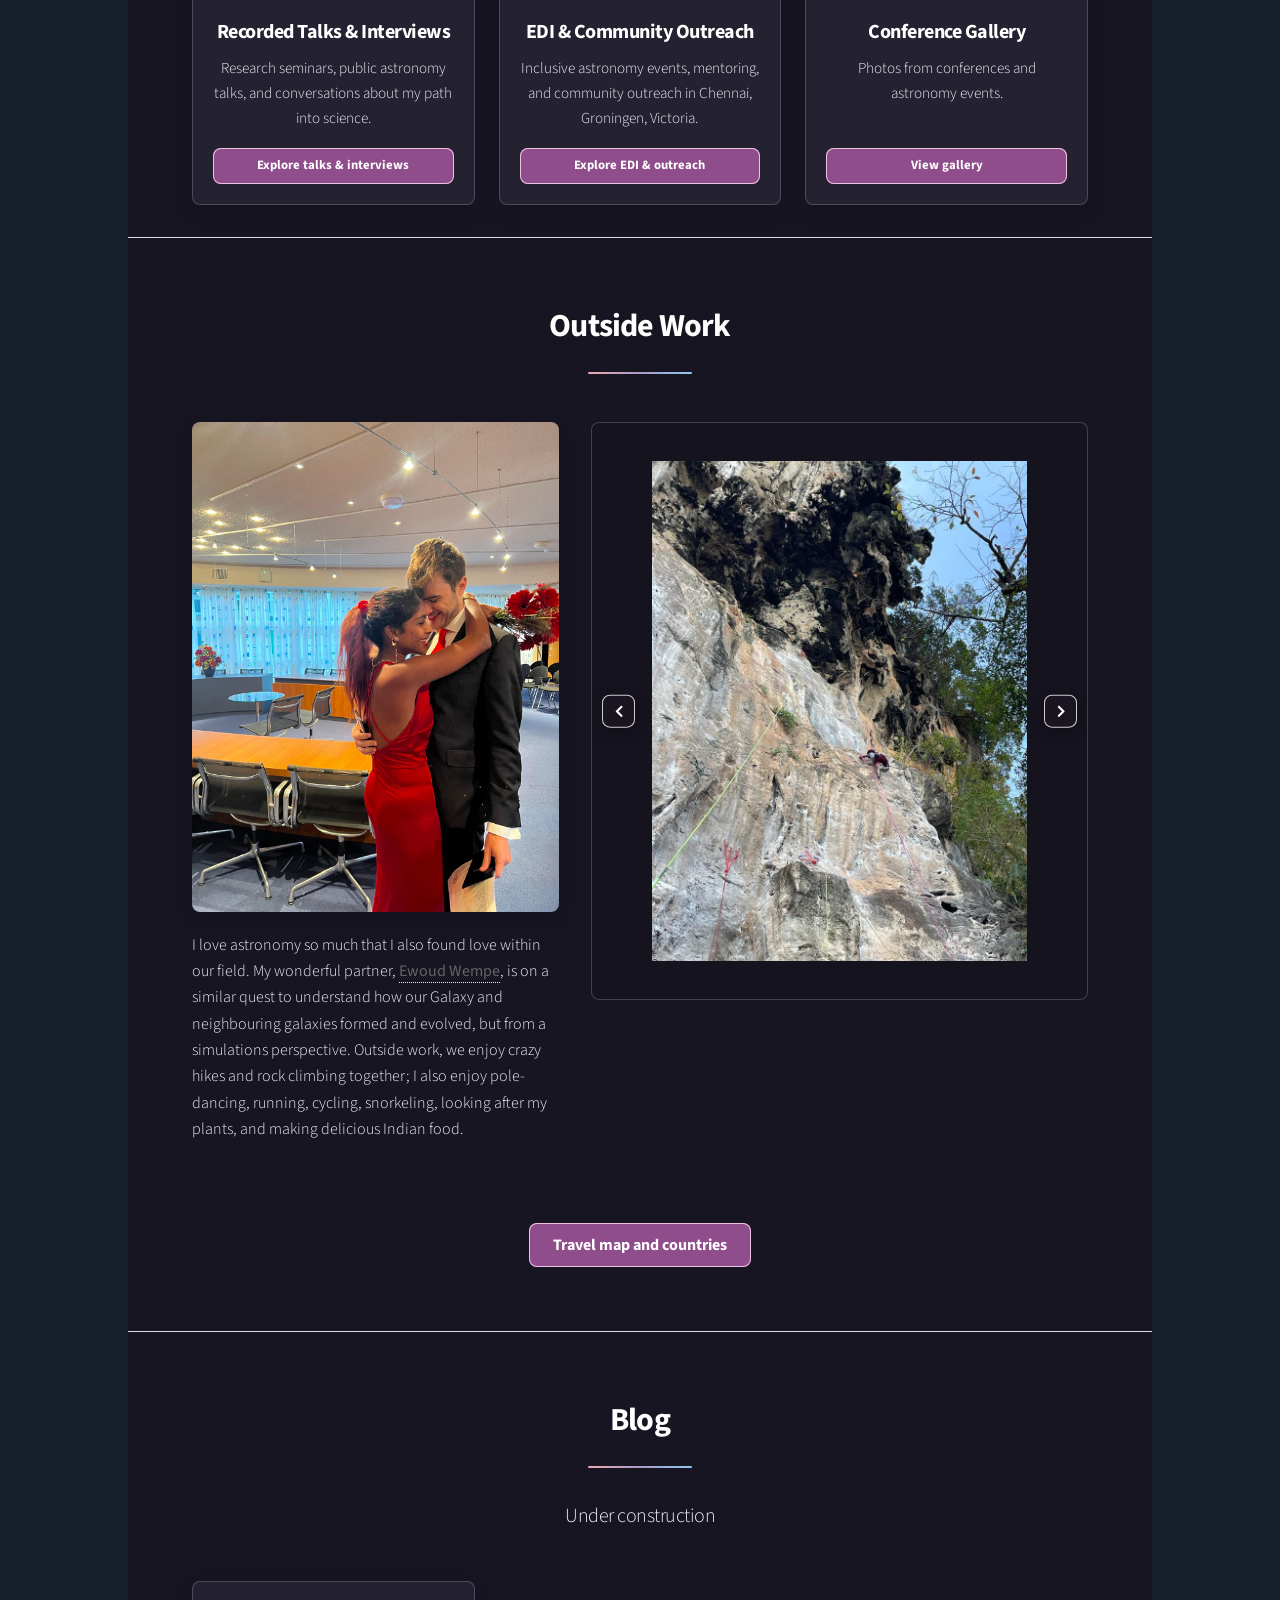
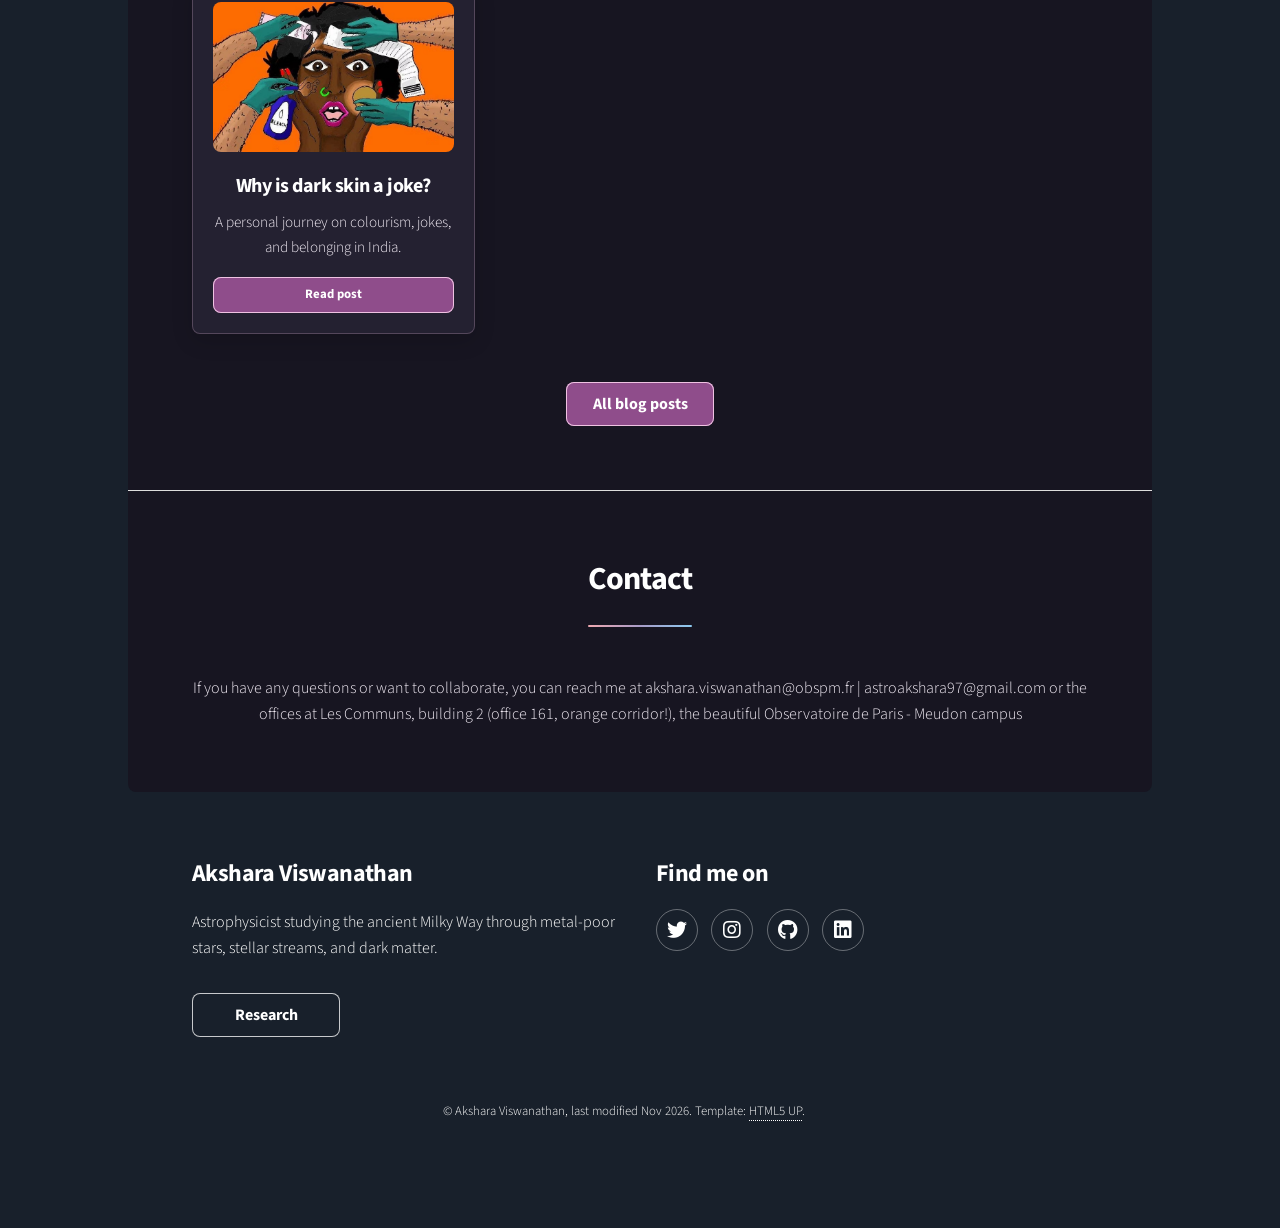
==== commit 82c2f85b: "new paper" ====
--- a/index.html
+++ b/index.html
@@ -67,6 +67,7 @@
 						<h2>Recent Updates</h2>
 					</header>
 					<ul class="news-list">
+						<li><span class="icon solid fa-file-alt" aria-hidden="true"></span><span><strong>Nov 2026</strong> — My new paper is out on arXiv! This work uncovers the very metal-poor stellar counterpart to the HI gas Stream emanating from the Clouds: a nearly 100°-long stellar stream tracing the ancient outskirts of the LMC–SMC. <a href="https://arxiv.org/abs/2611.07563">paper link</a>.</span></li>
 						<li><span class="icon solid fa-award" aria-hidden="true"></span><span><strong>Sep 2026</strong> — Awarded an IAC Early Career Visitor Fellowship for a 1–2 month research visit to Tenerife. <a href="https://www.iac.es/en/science-and-technology/early-career-programme">IAC programme</a>.</span></li>
 						<li><span class="icon solid fa-users" aria-hidden="true"></span><span><strong>July 2026</strong> — Co-organised the Toronto conference <em>Near Field Cosmology in the Era of Big Data</em> for around 100 astronomers, supported by a CITA Scientific Meetings grant. <a href="http://www.fields.utoronto.ca/activities/26-27/Nearfieldcosmology">Conference website</a>.</span></li>
 						<li><span class="icon solid fa-award" aria-hidden="true"></span><span><strong>April 2026</strong> — Received an NWO Rubicon Fellowship for <em>The Milky Way as a laboratory for first stars and dark matter</em>; I start at LIRA in October. <a href="https://www.nwo.nl/en/researchprogrammes/rubicon/awarded-grants/awarded-rubicon-grants-2025">Award announcement</a> · <a href="https://www.nwo.nl/en/projects/oiyjd73670">Project page</a>.</span></li>
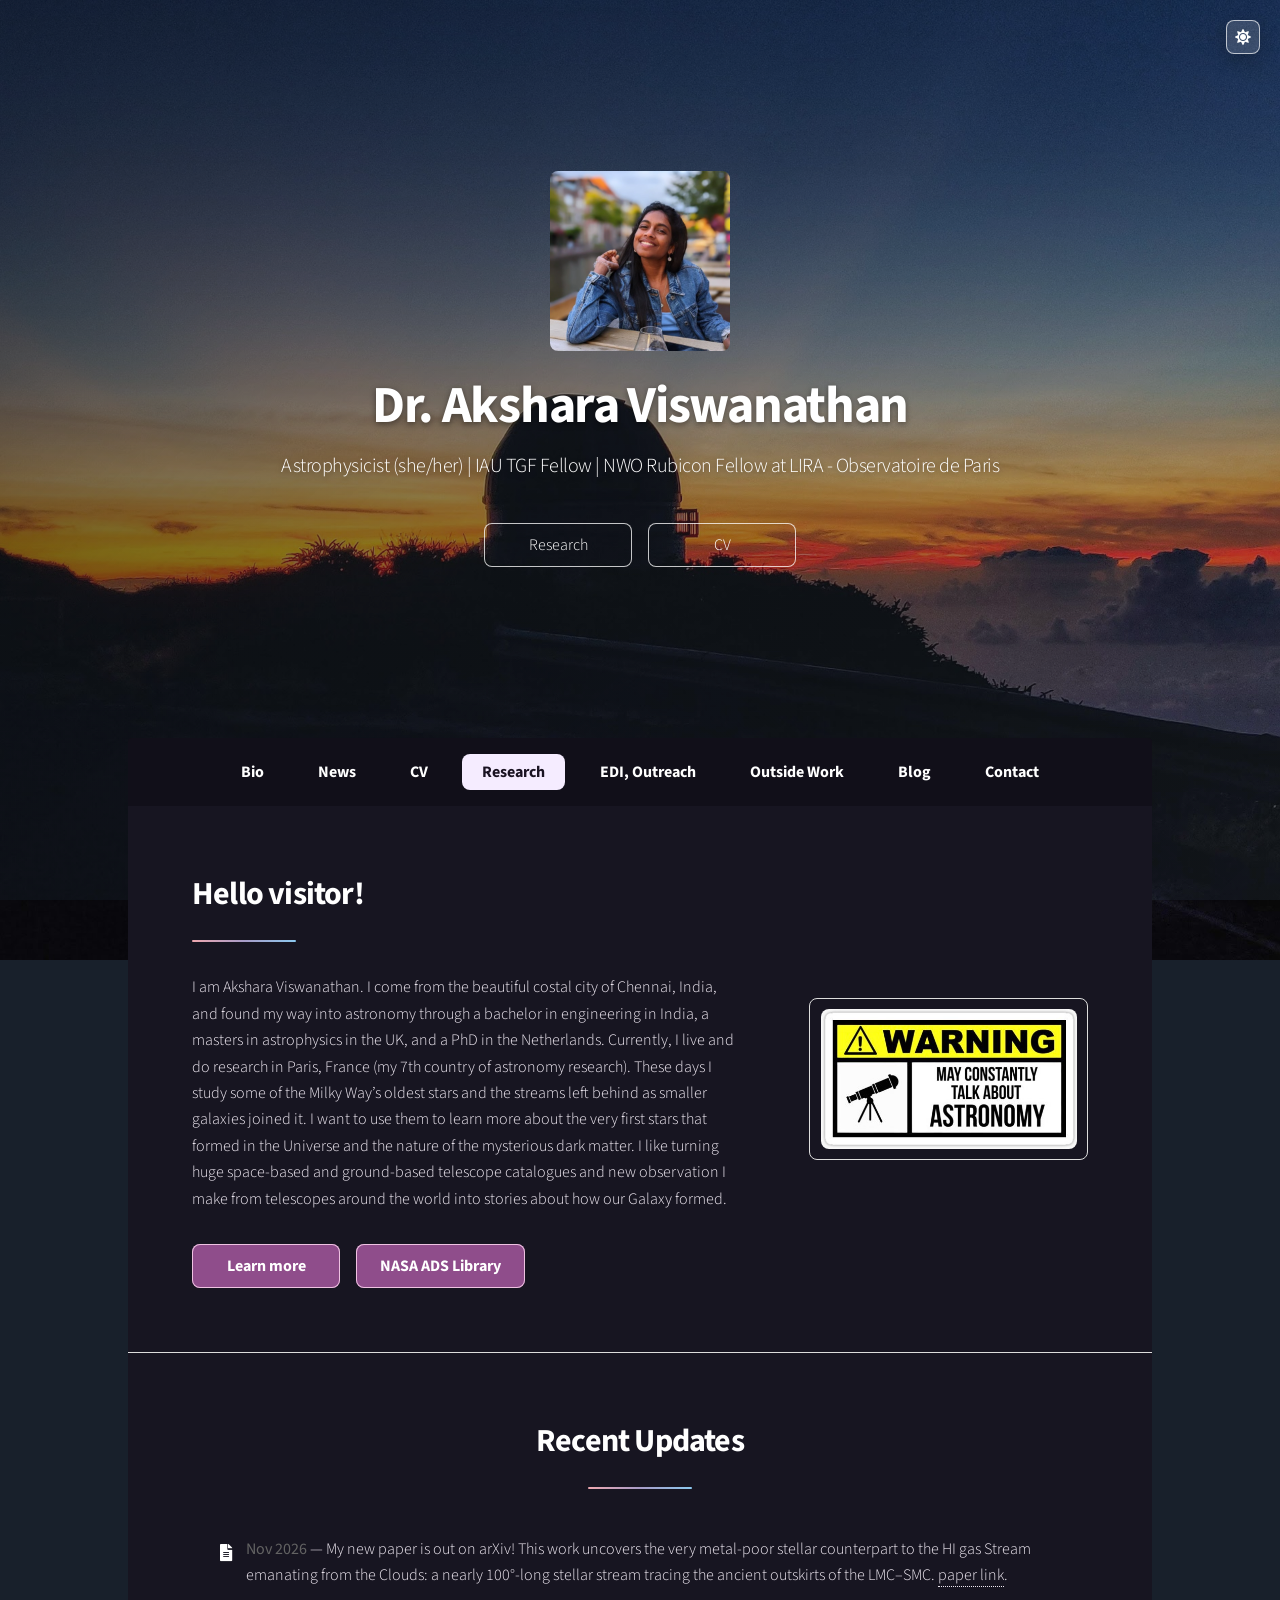
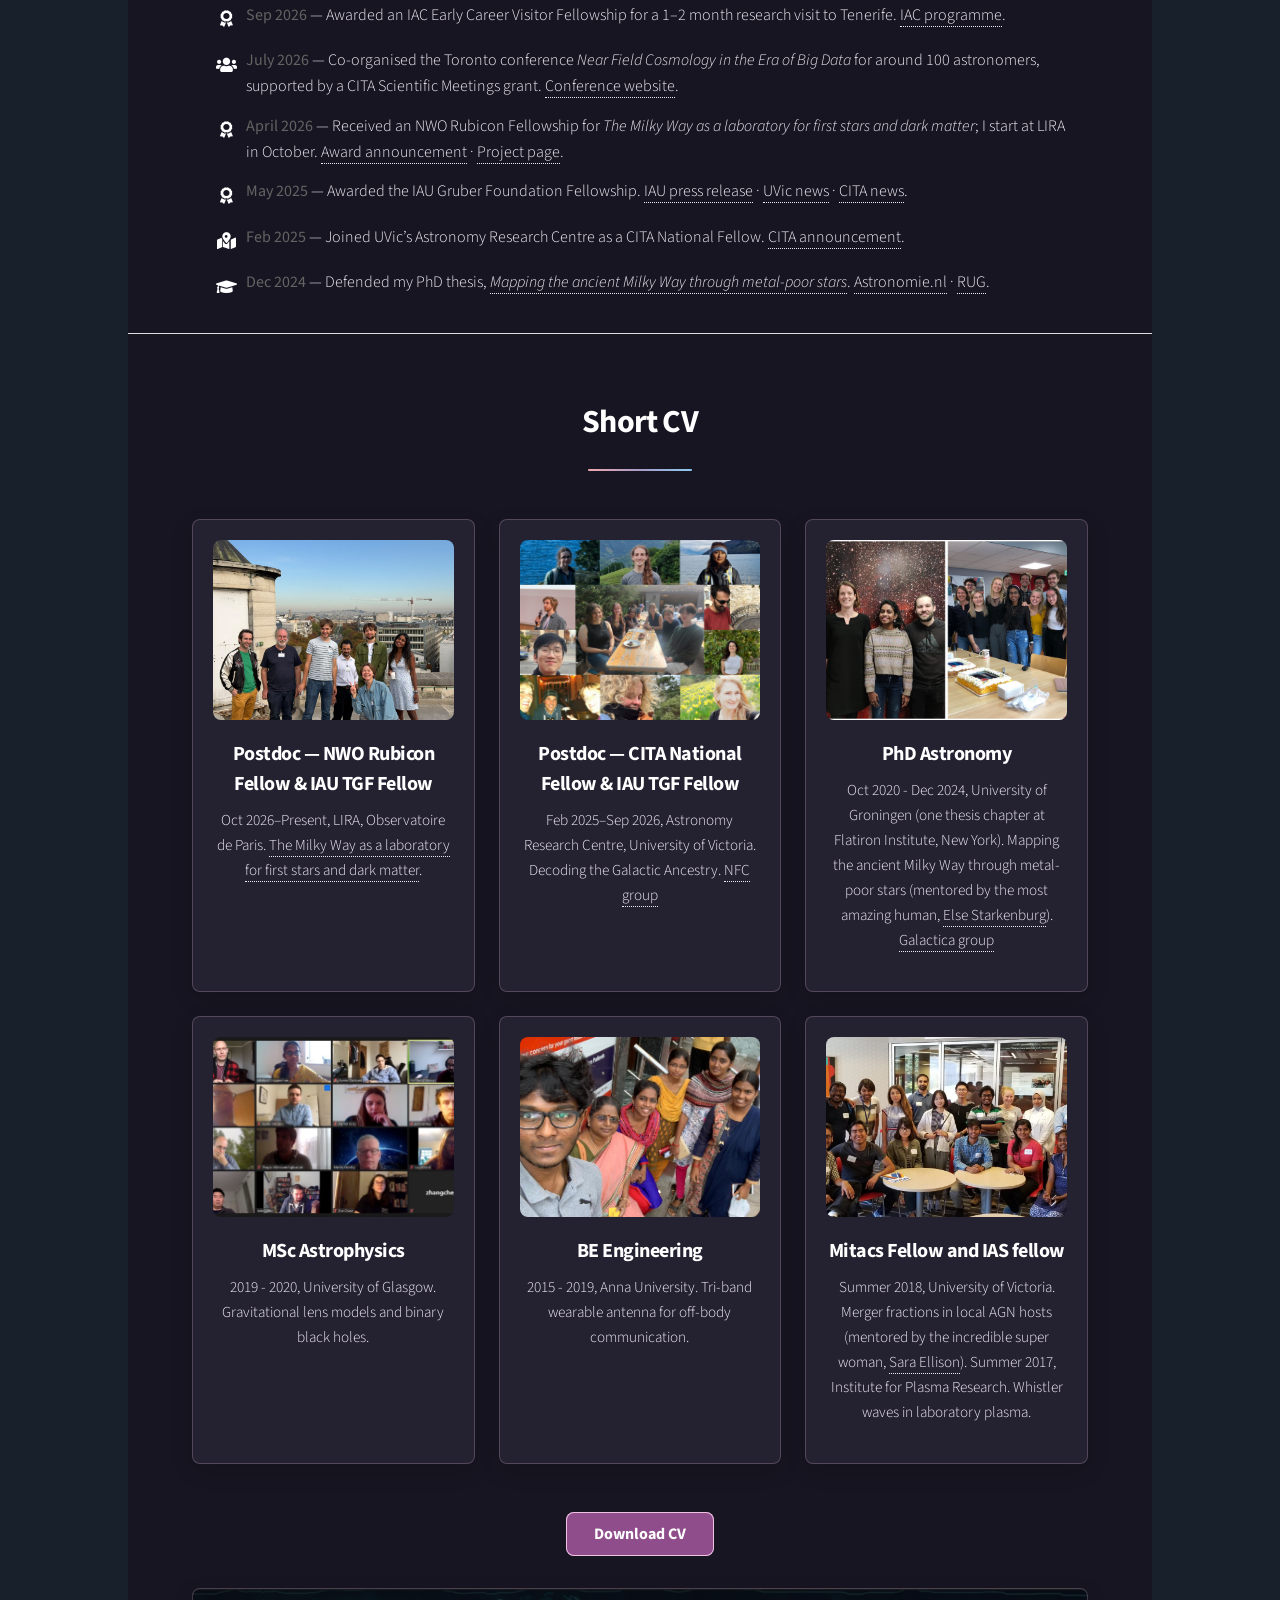
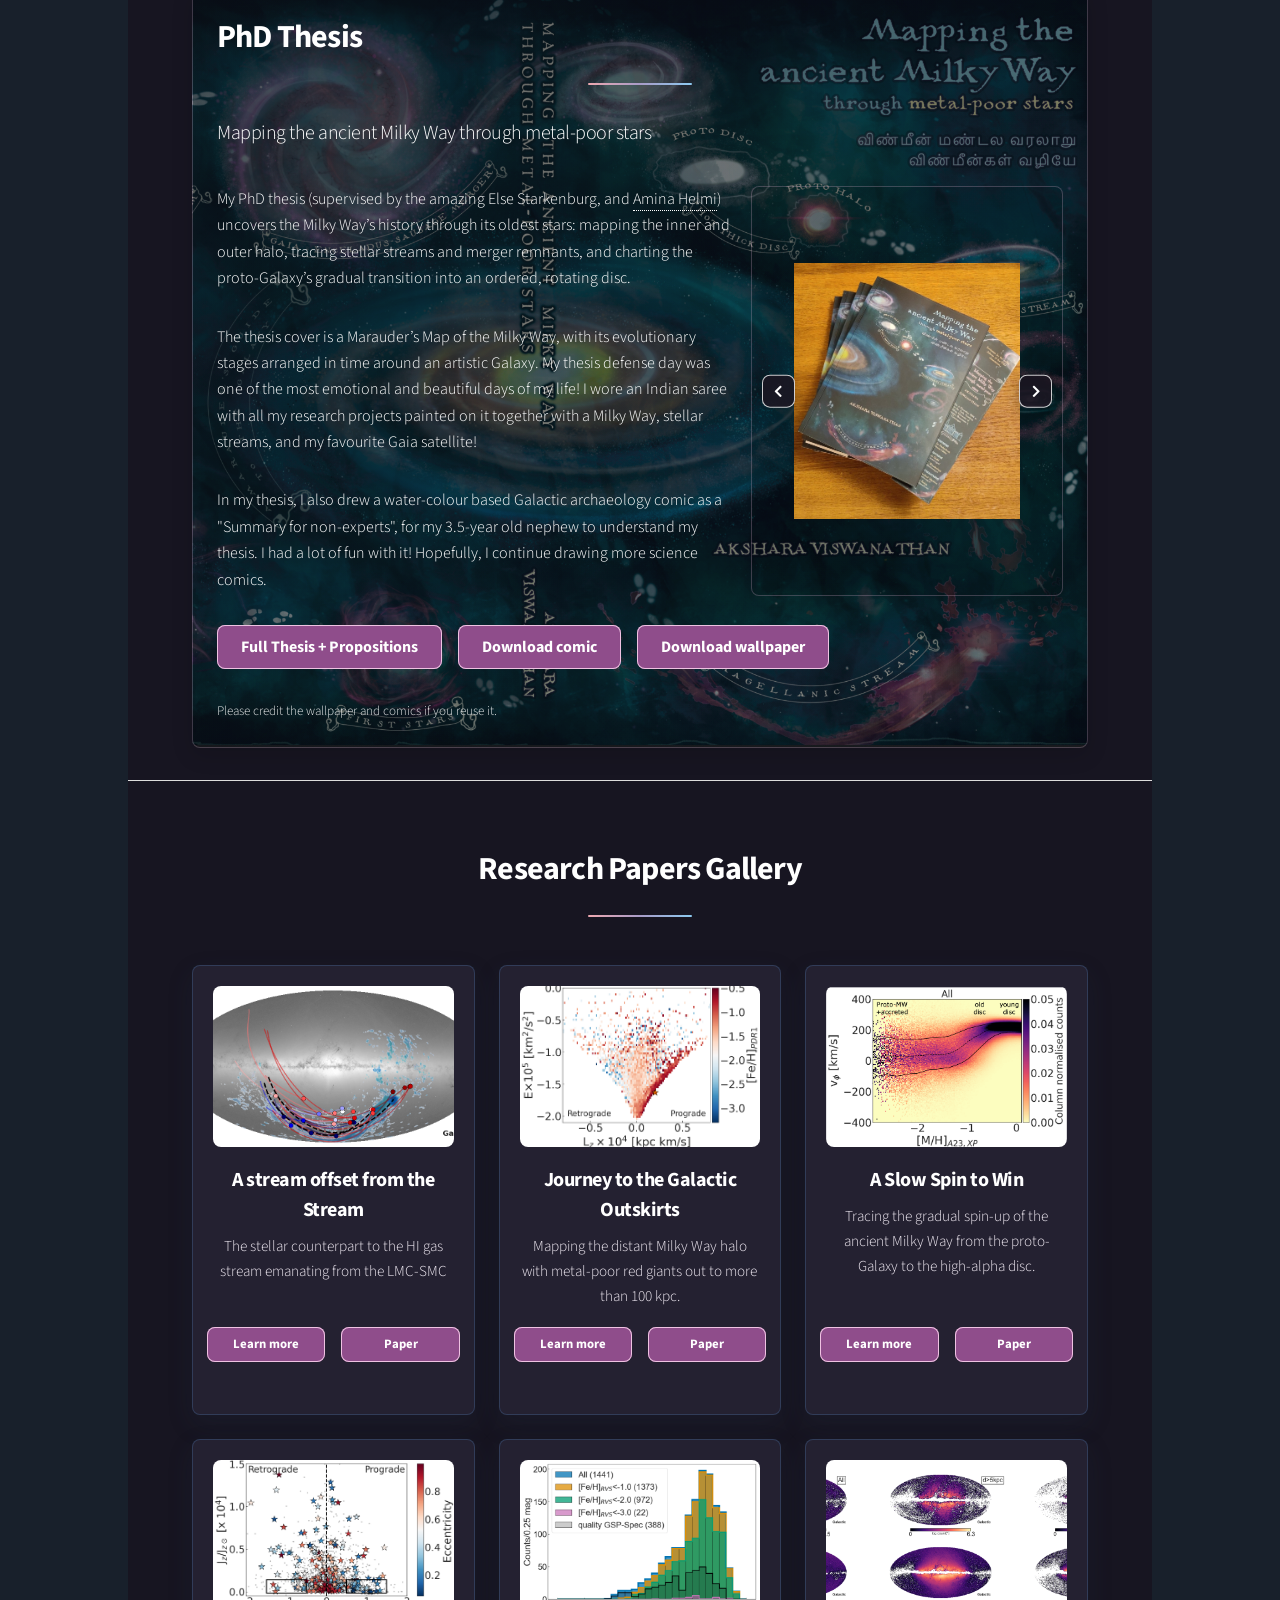
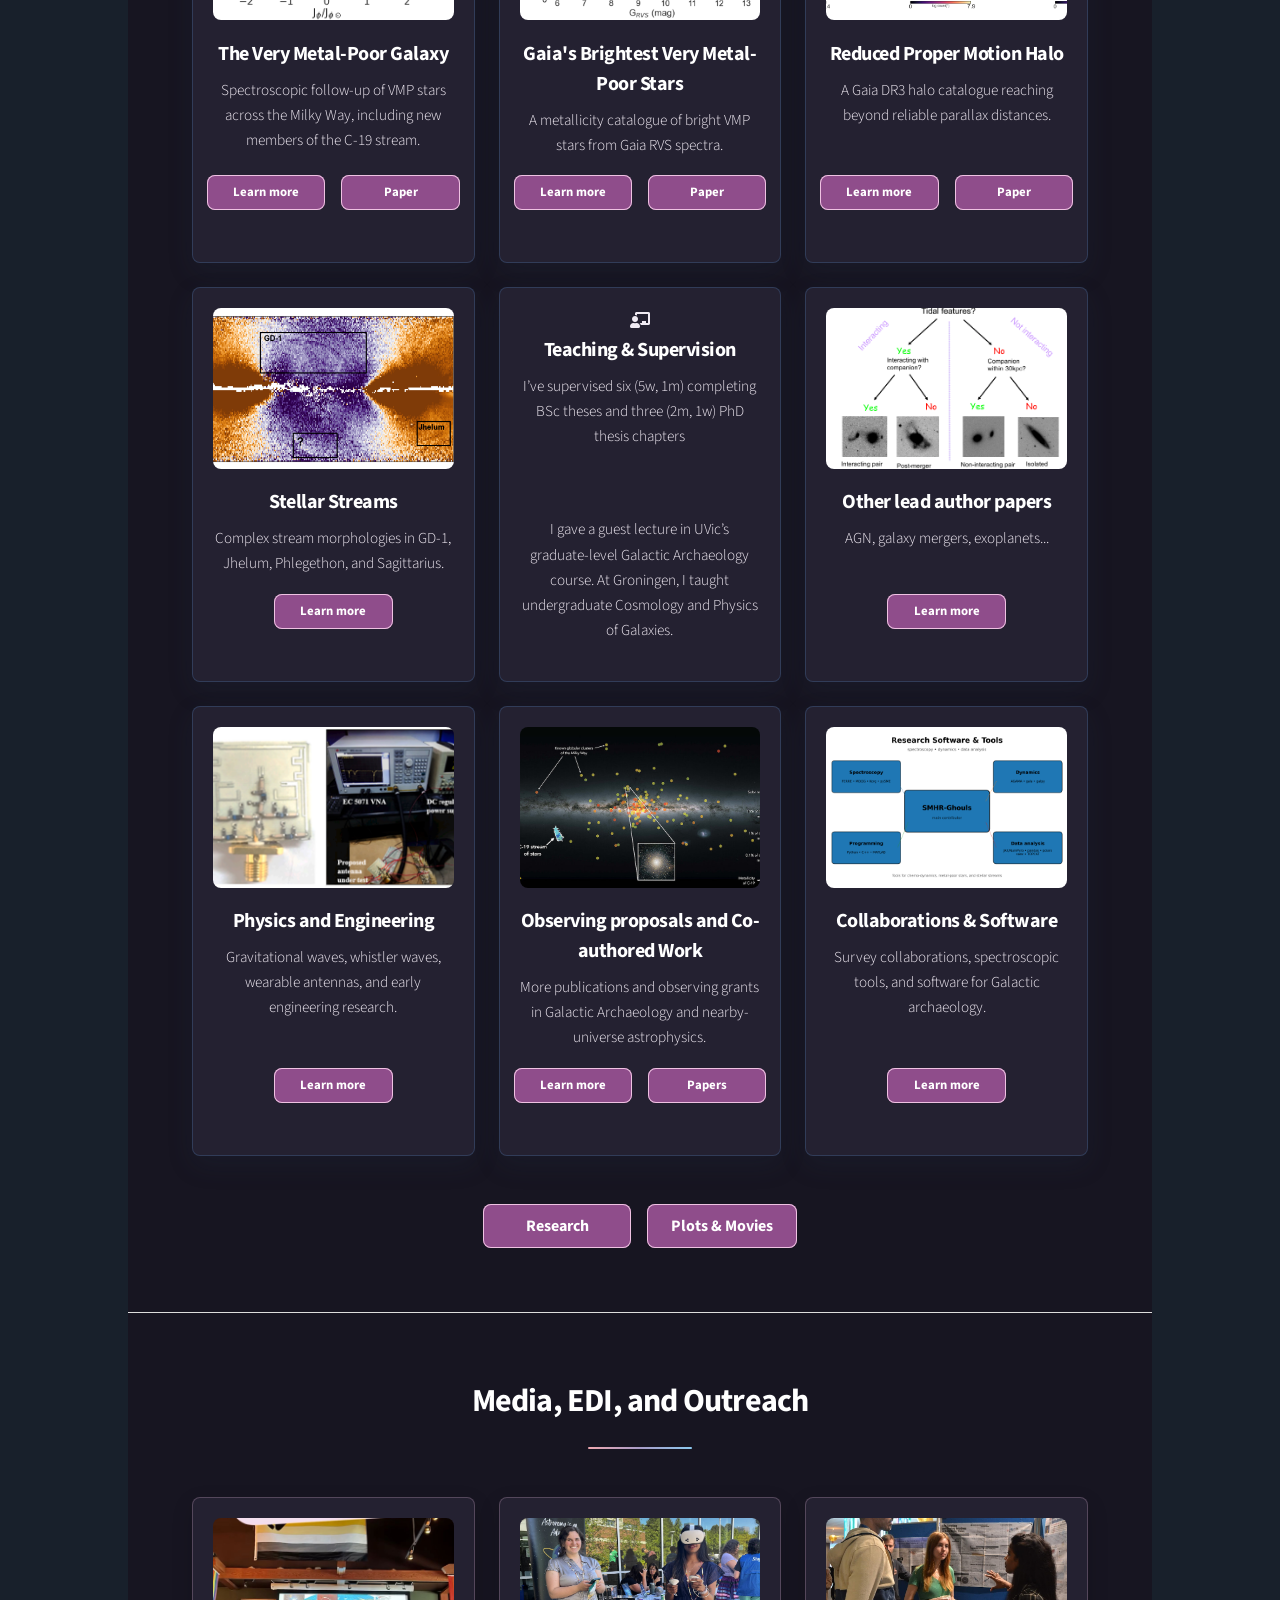
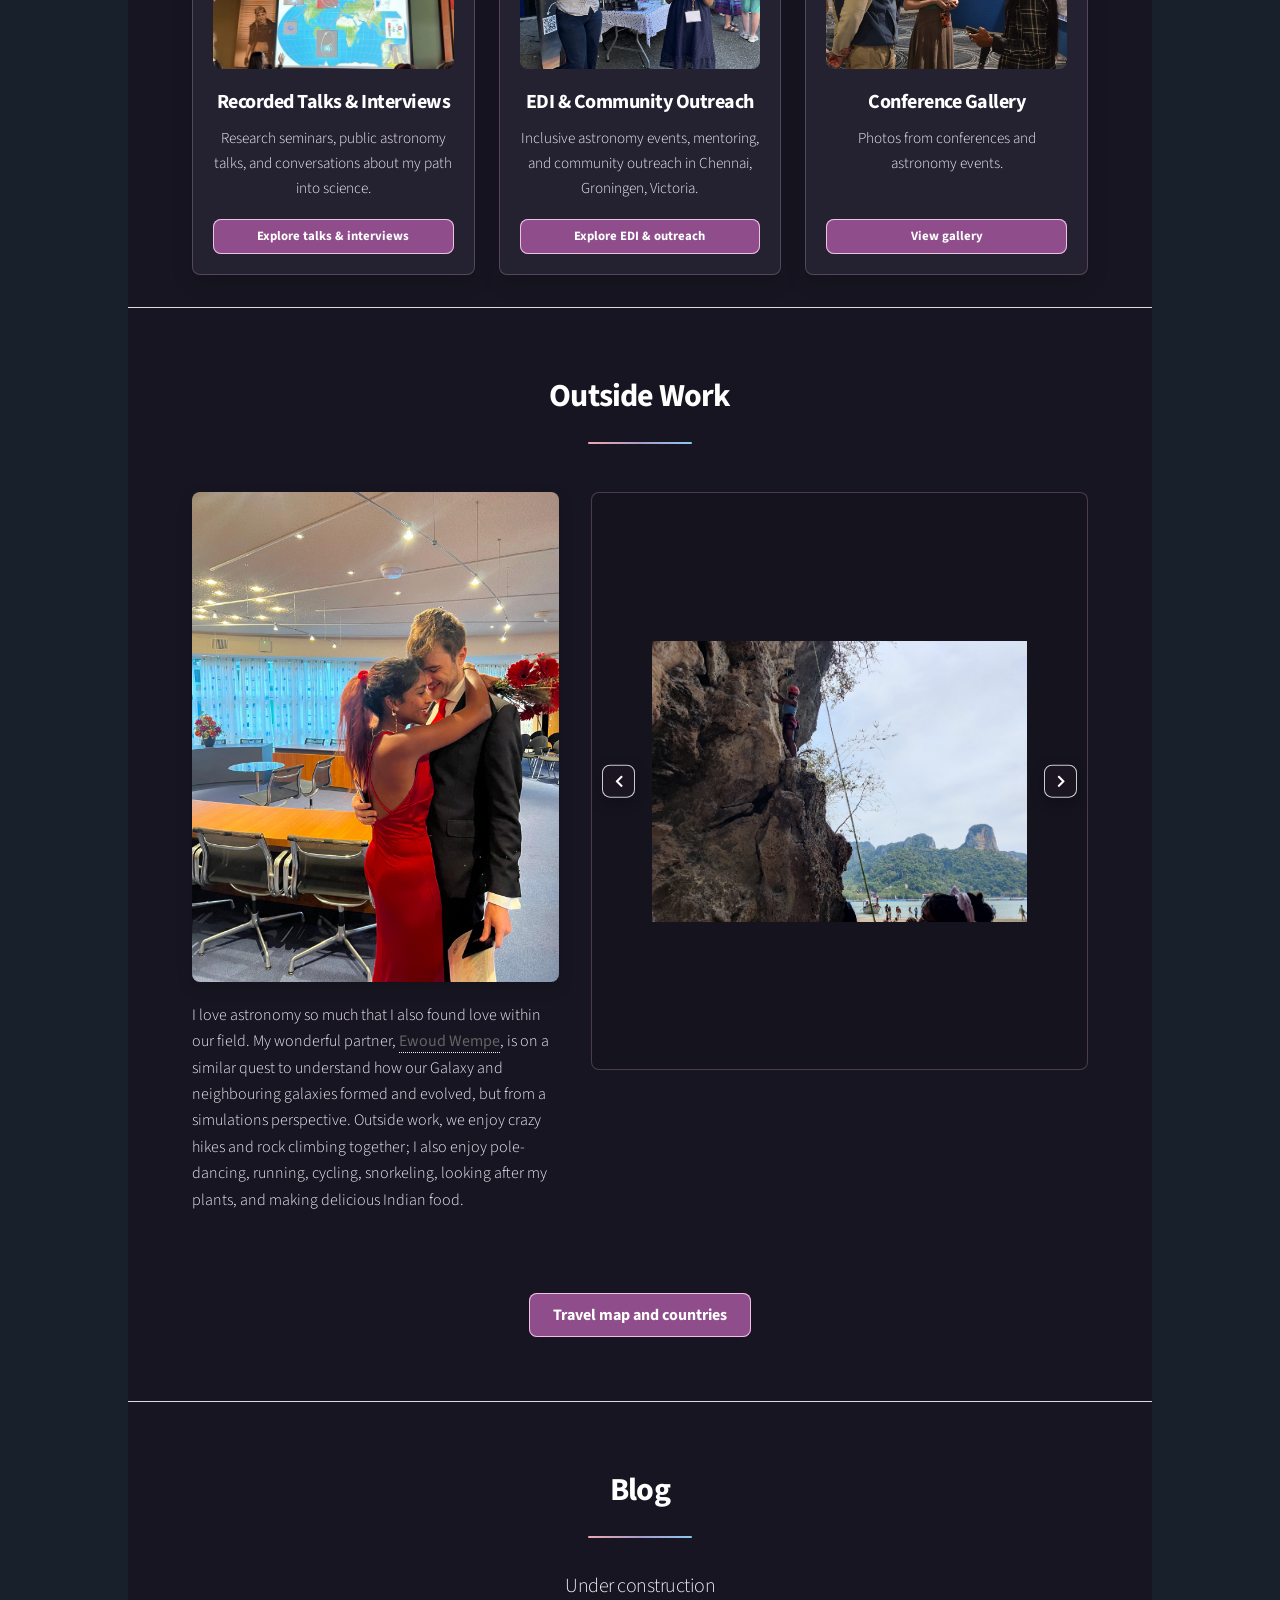
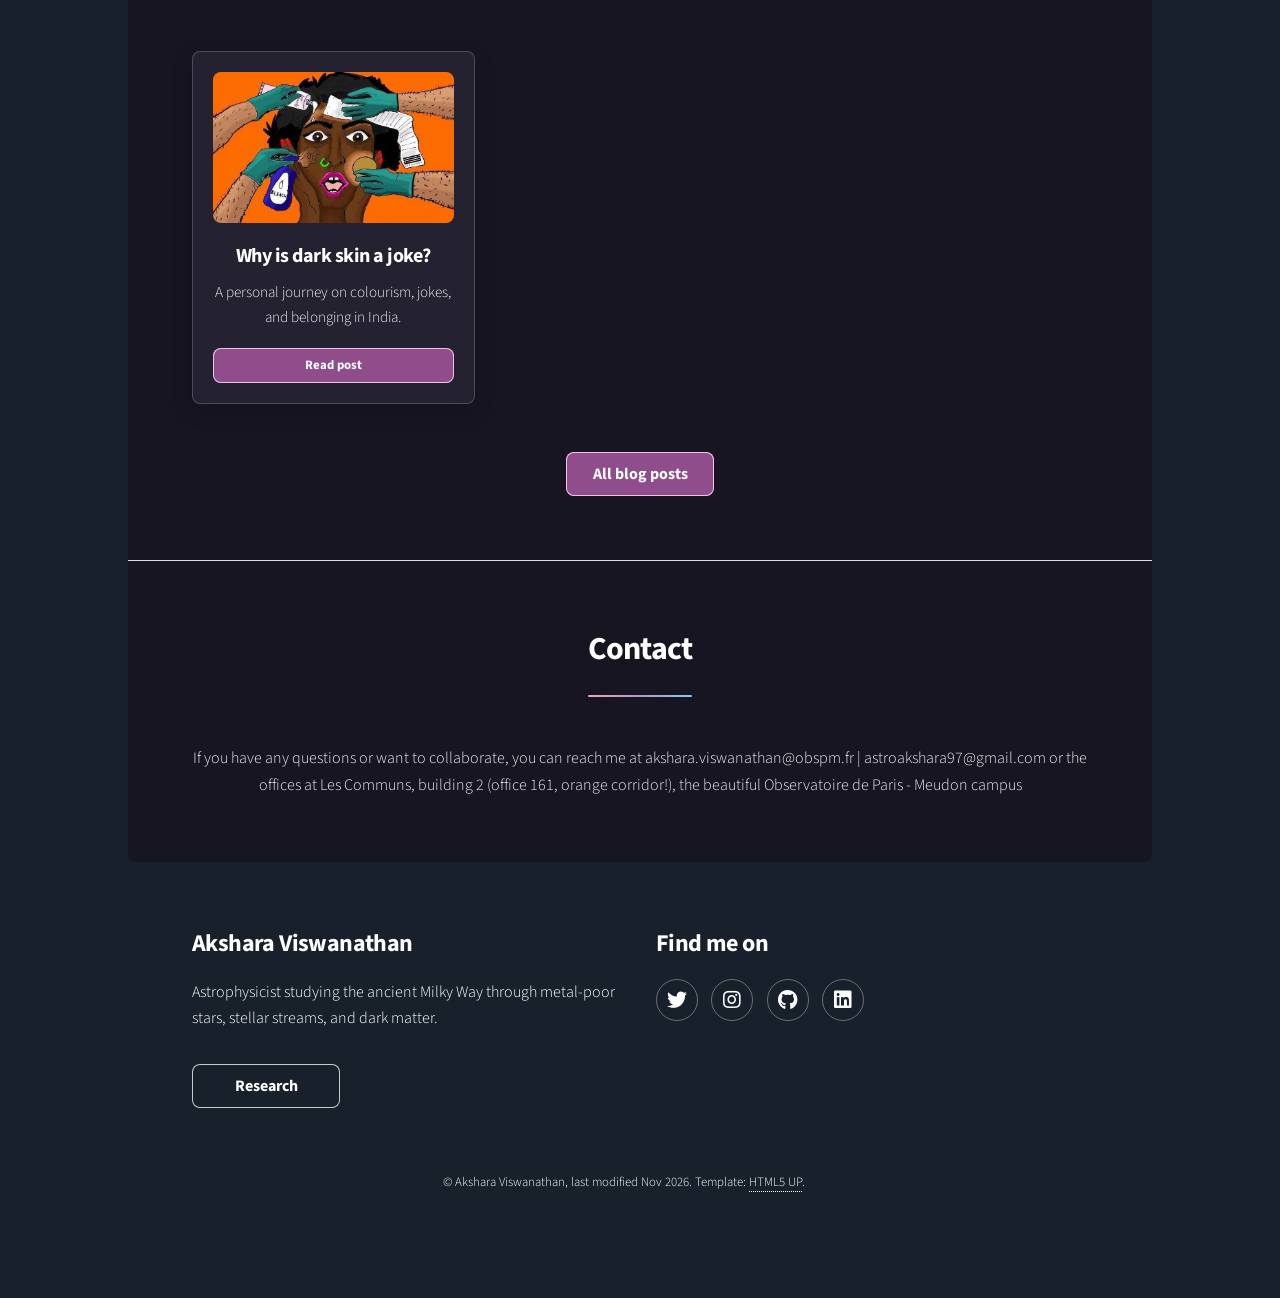
==== commit 6aee4c45: "new paper" ====
--- a/index.html
+++ b/index.html
@@ -95,7 +95,7 @@
 						<article class="gallery-card">
 							<img src="images/groupphd.jpg" alt="Kapteyn Galactica group" />
 							<h3>PhD Astronomy</h3>
-							<p>Oct 2020 - Dec 2024, University of Groningen (one thesis chapter at Flatiron Institute, New York). Mapping the ancient Milky Way through metal-poor stars. <a href="https://www.astro.rug.nl/~ahelmi/dev/research.php">Galactica group</a></p>
+							<p>Oct 2020 - Dec 2024, University of Groningen (one thesis chapter at Flatiron Institute, New York). Mapping the ancient Milky Way through metal-poor stars (mentored by the most amazing human, <a href="https://www.rug.nl/staff/e.starkenburg/cv">Else Starkenburg</a>). <a href="https://www.astro.rug.nl/~ahelmi/dev/research.php">Galactica group</a></p>
 						</article>
 						<article class="gallery-card">
 							<img src="images/groupmsc.jpg" alt="Gravitational waves group in Glasgow" />
@@ -110,7 +110,7 @@
 						<article class="gallery-card">
 							<img src="images/mitacs.jpg" alt="University of Victoria Mitacs fellows" />
 							<h3>Mitacs Fellow and IAS fellow</h3>
-							<p>Summer 2018, University of Victoria. Merger fractions in local AGN hosts. Summer 2017, Institute for Plasma Research. Whistler waves in laboratory plasma.</p>
+							<p>Summer 2018, University of Victoria. Merger fractions in local AGN hosts (mentored by the incredible super woman, <a href="https://web.uvic.ca/~sarae/astro.html">Sara Ellison</a>). Summer 2017, Institute for Plasma Research. Whistler waves in laboratory plasma.</p>
 						</article>
 						<!-- <article class="gallery-card">
 							<img src="images/ipr.jpg" alt="Institute for Plasma Research" />
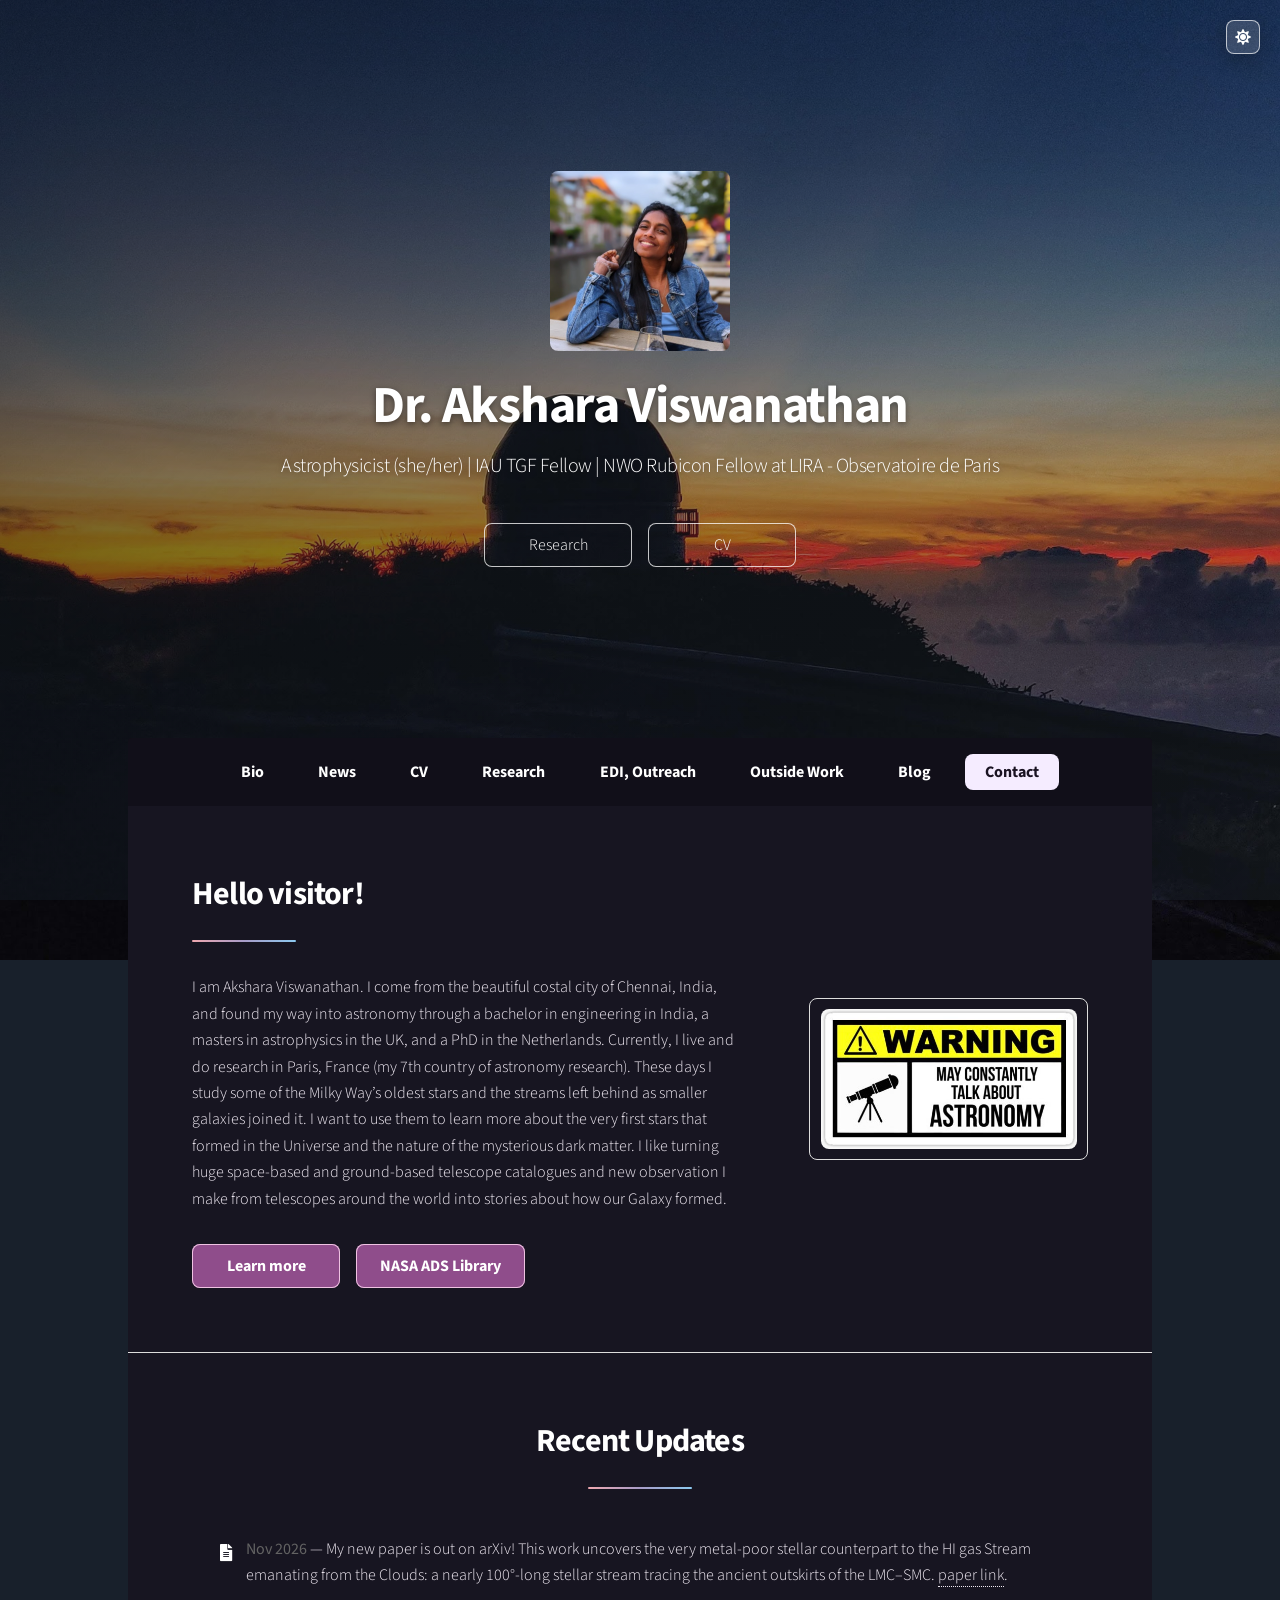
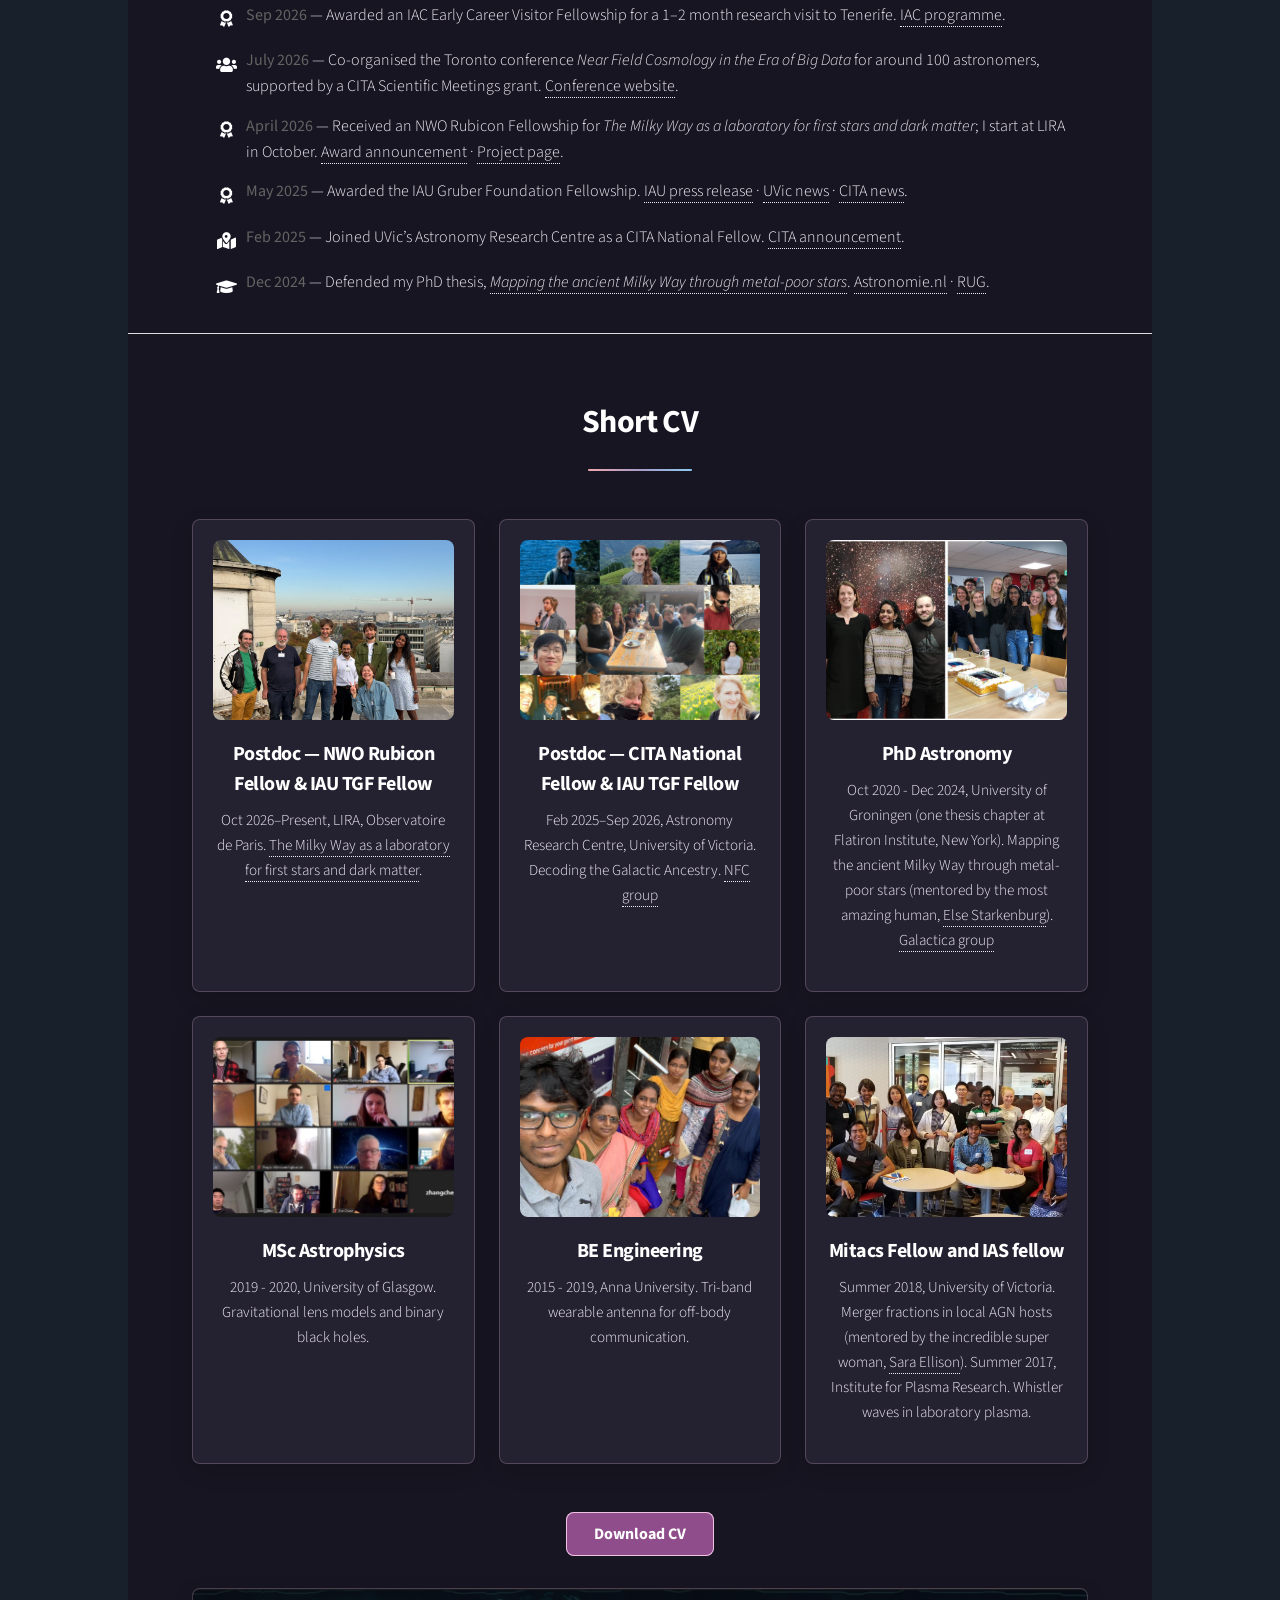
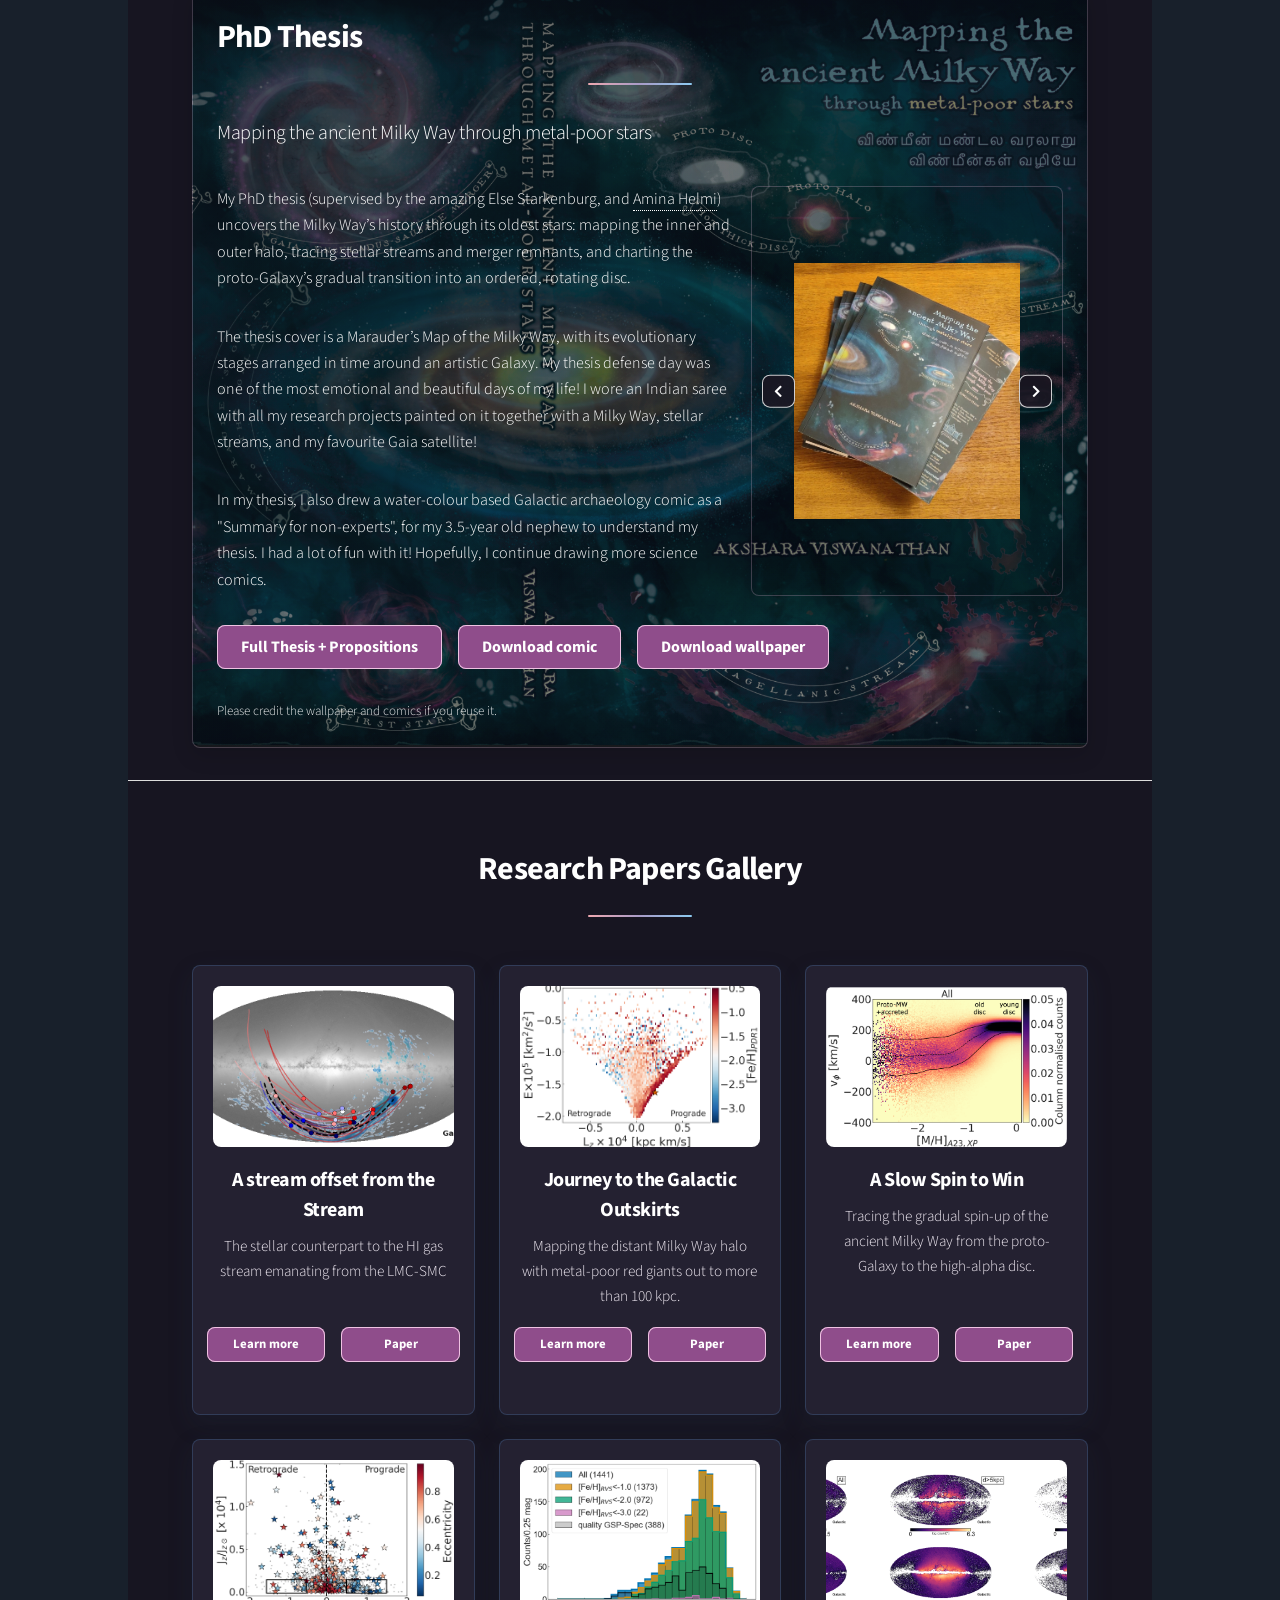
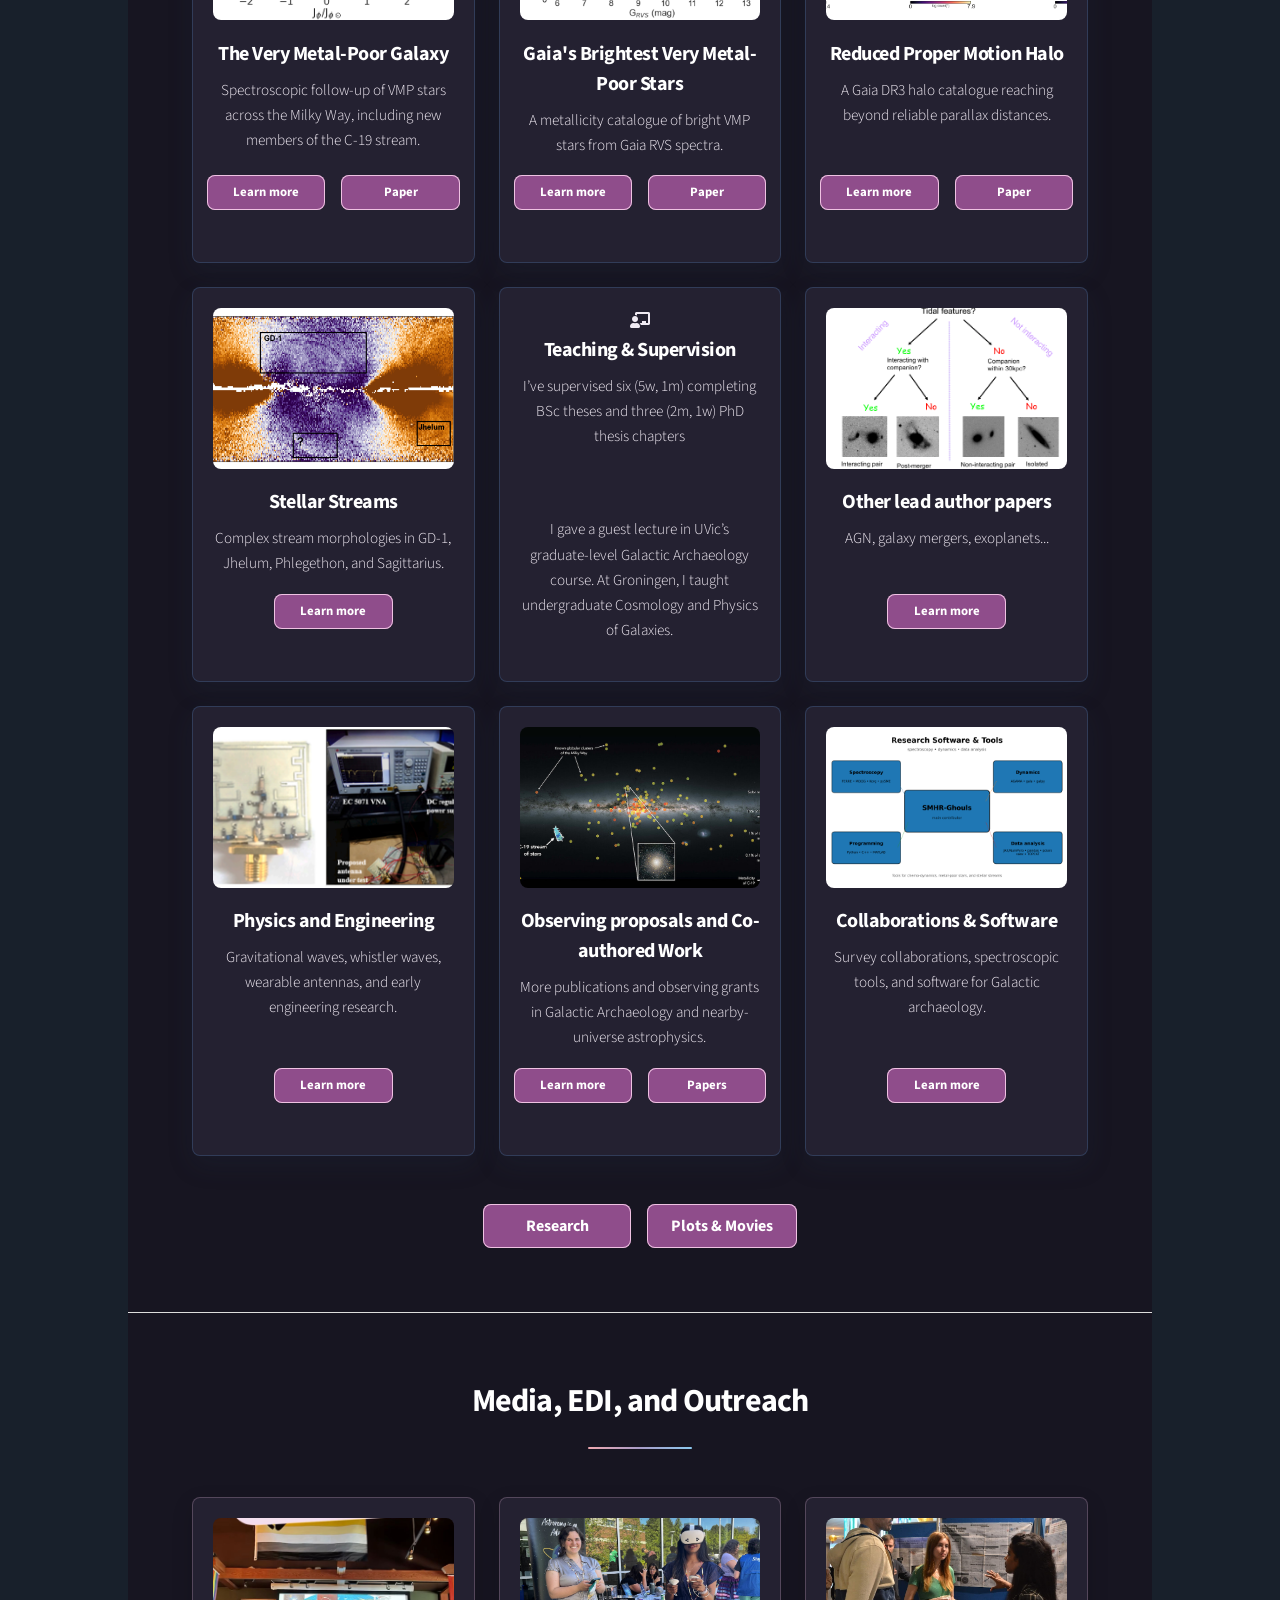
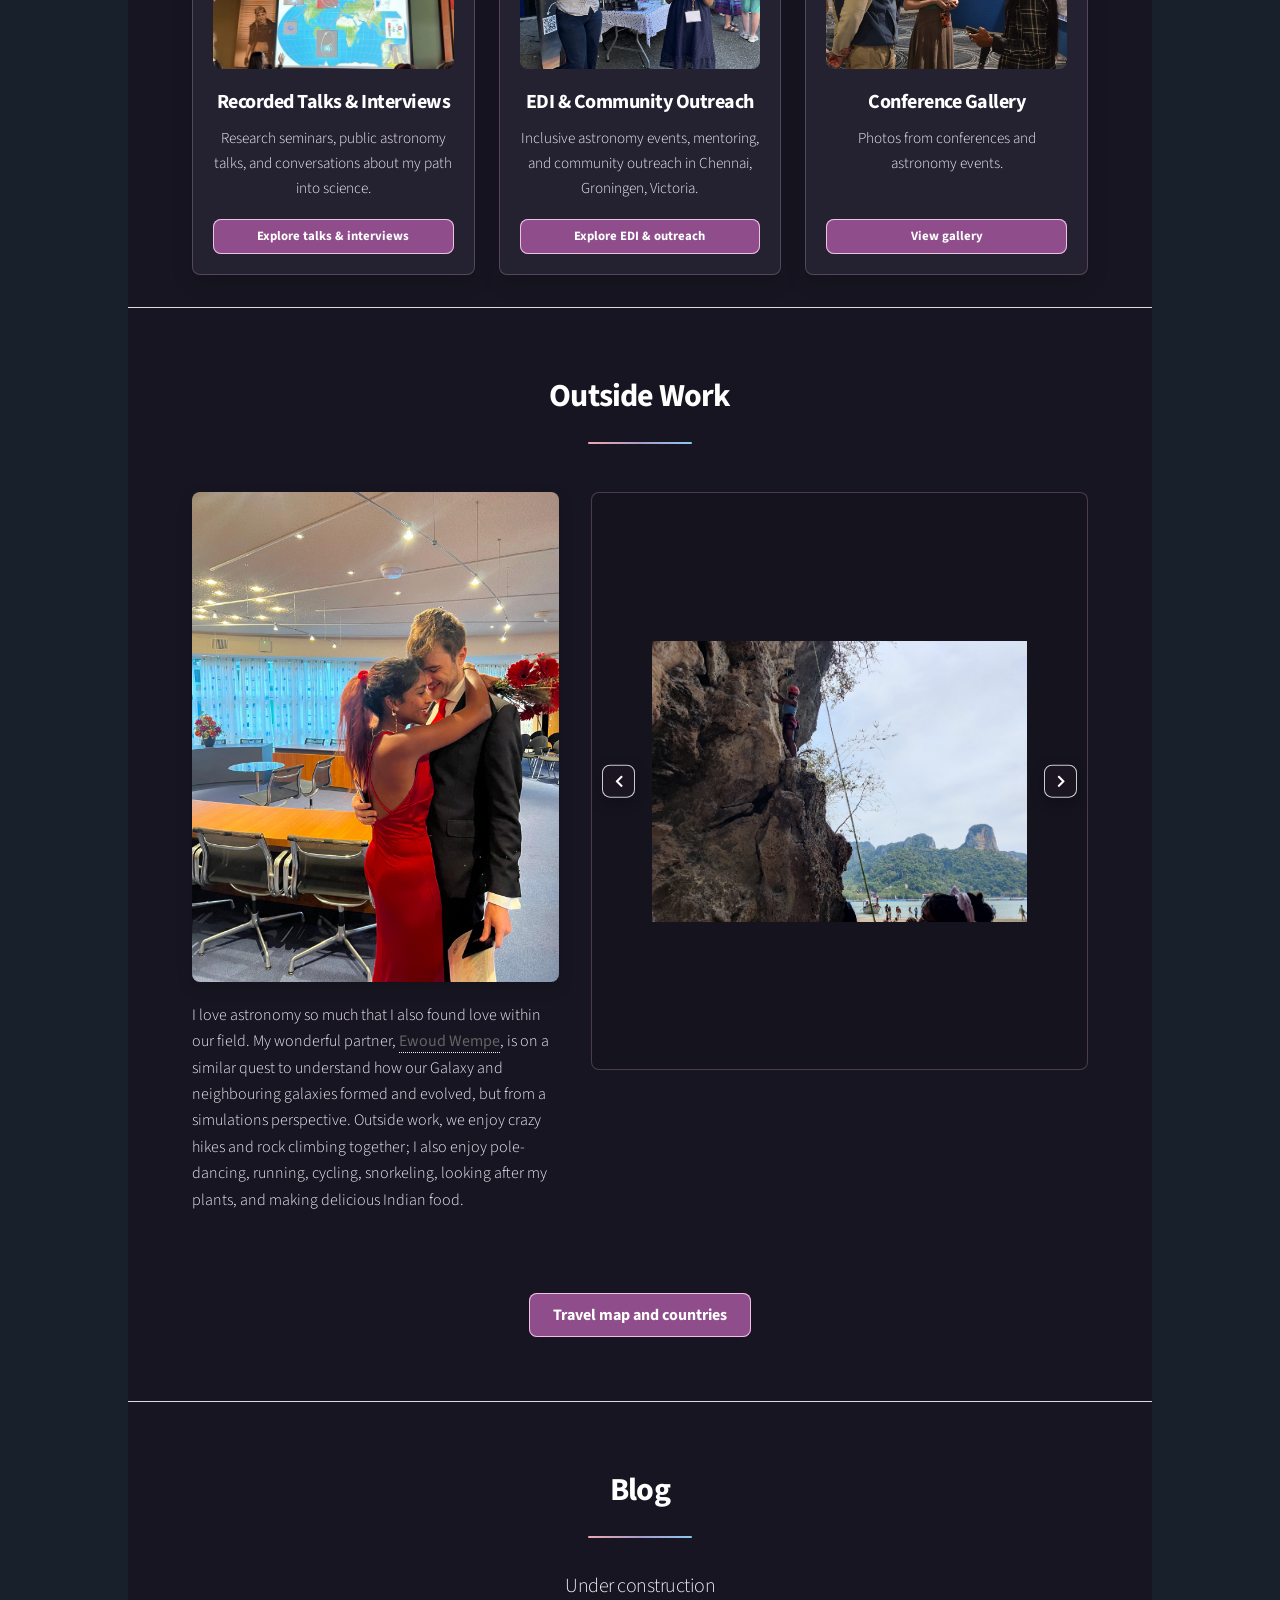
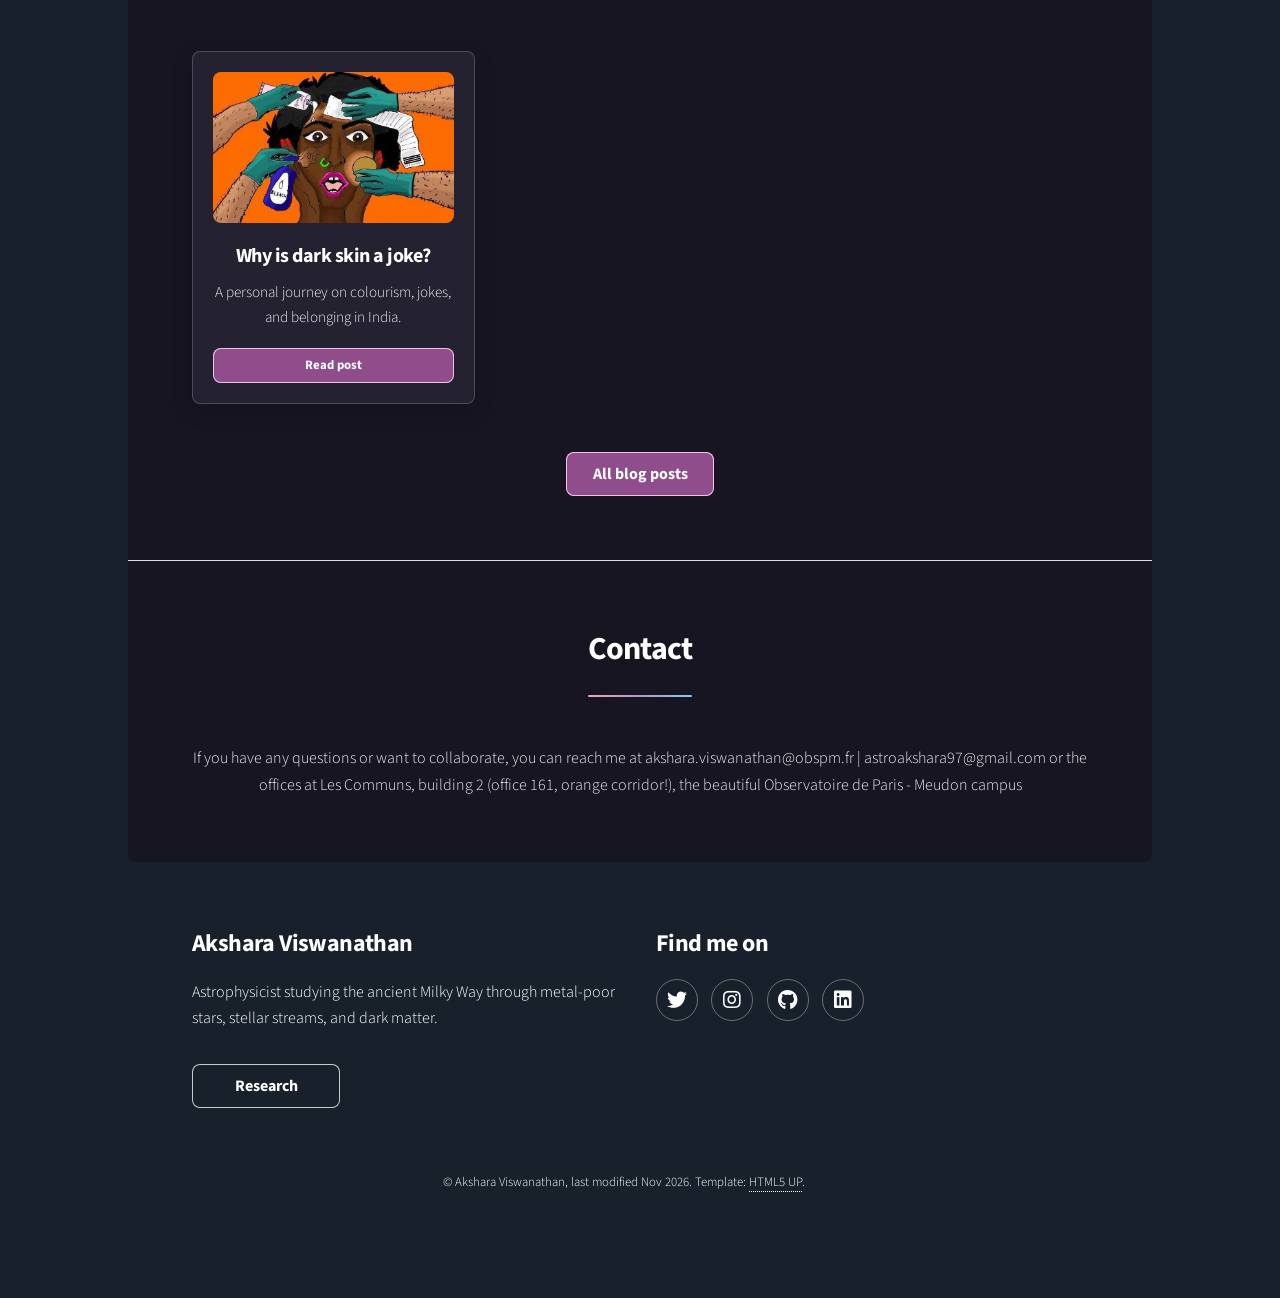
==== commit 16cceed3: "new paper" ====
--- a/index.html
+++ b/index.html
@@ -67,7 +67,7 @@
 						<h2>Recent Updates</h2>
 					</header>
 					<ul class="news-list">
-						<li><span class="icon solid fa-file-alt" aria-hidden="true"></span><span><strong>Nov 2026</strong> — My new paper is out on arXiv! This work uncovers the very metal-poor stellar counterpart to the HI gas Stream emanating from the Clouds: a nearly 100°-long stellar stream tracing the ancient outskirts of the LMC–SMC. <a href="https://arxiv.org/abs/2611.07563">paper link</a>.</span></li>
+						<li><span class="icon solid fa-file-alt" aria-hidden="true"></span><span><strong>Nov 2026</strong> — My new paper is out on arXiv! This work uncovers the very metal-poor stellar counterpart to the HI gas Stream emanating from the Clouds: a nearly 100°-long stellar stream tracing the ancient outskirts of the LMC–SMC. <a href="https://ui.adsabs.harvard.edu/abs/2026arXiv261107563V/abstract">paper link</a>.</span></li>
 						<li><span class="icon solid fa-award" aria-hidden="true"></span><span><strong>Sep 2026</strong> — Awarded an IAC Early Career Visitor Fellowship for a 1–2 month research visit to Tenerife. <a href="https://www.iac.es/en/science-and-technology/early-career-programme">IAC programme</a>.</span></li>
 						<li><span class="icon solid fa-users" aria-hidden="true"></span><span><strong>July 2026</strong> — Co-organised the Toronto conference <em>Near Field Cosmology in the Era of Big Data</em> for around 100 astronomers, supported by a CITA Scientific Meetings grant. <a href="http://www.fields.utoronto.ca/activities/26-27/Nearfieldcosmology">Conference website</a>.</span></li>
 						<li><span class="icon solid fa-award" aria-hidden="true"></span><span><strong>April 2026</strong> — Received an NWO Rubicon Fellowship for <em>The Milky Way as a laboratory for first stars and dark matter</em>; I start at LIRA in October. <a href="https://www.nwo.nl/en/researchprogrammes/rubicon/awarded-grants/awarded-rubicon-grants-2025">Award announcement</a> · <a href="https://www.nwo.nl/en/projects/oiyjd73670">Project page</a>.</span></li>
@@ -165,7 +165,7 @@
 							<p>The stellar counterpart to the HI gas stream emanating from the LMC-SMC</p>
 							<ul class="actions special small-actions">
 								<li><a href="research.html#mag-stream" class="button small">Learn more</a></li>
-								<li><a href="https://arxiv.org/abs/2611.07563" class="button small primary">Paper</a></li>
+								<li><a href="https://ui.adsabs.harvard.edu/abs/2026arXiv261107563V/abstract" class="button small primary">Paper</a></li>
 							</ul>
 						</article>
 						<article class="gallery-card paper-card">
@@ -201,7 +201,7 @@
 							<p>A metallicity catalogue of bright VMP stars from Gaia RVS spectra.</p>
 							<ul class="actions special small-actions">
 								<li><a href="research.html#rvs" class="button small">Learn more</a></li>
-								<li><a href="https://ui.adsabs.harvard.edu/abs/2023arXiv230906137V/abstract" class="button small primary">Paper</a></li>
+								<li><a href="https://ui.adsabs.harvard.edu/abs/2024A%26A...683L..11V/abstract" class="button small primary">Paper</a></li>
 							</ul>
 						</article>
 						<article class="gallery-card paper-card">
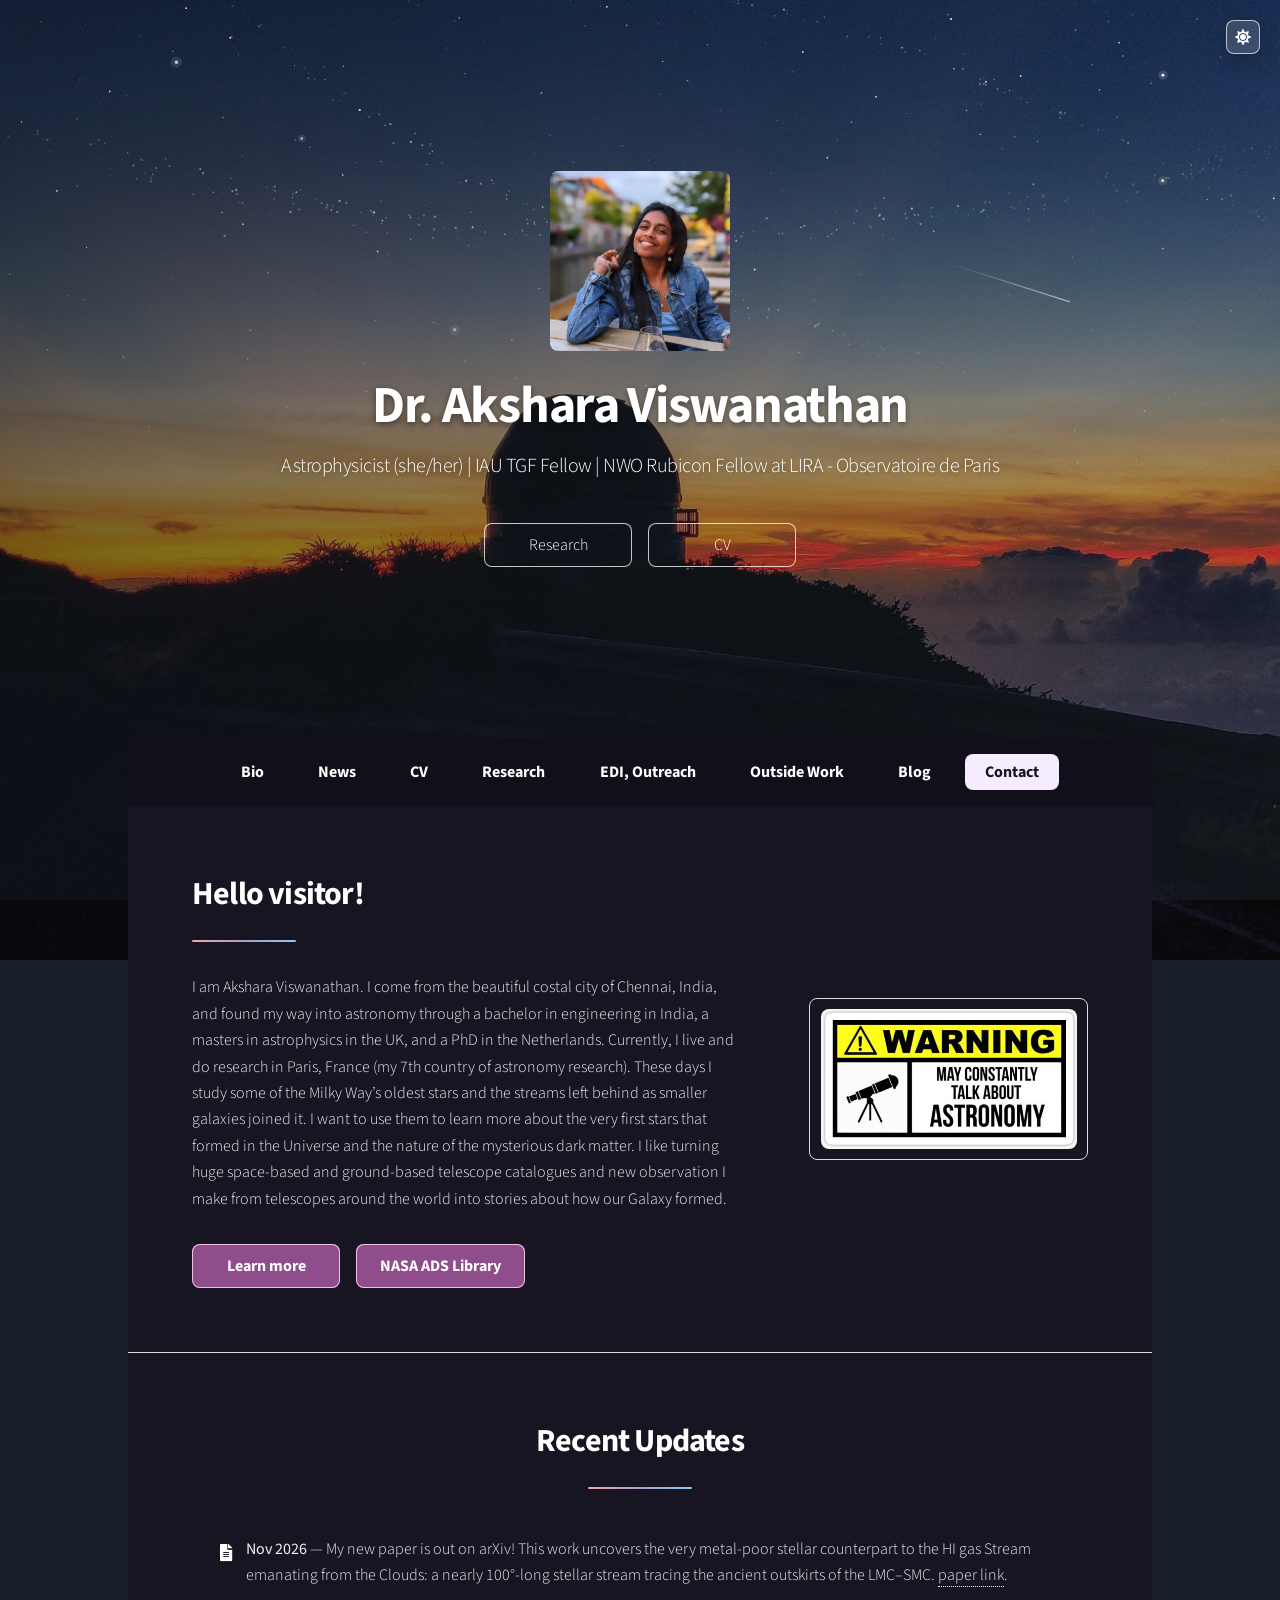
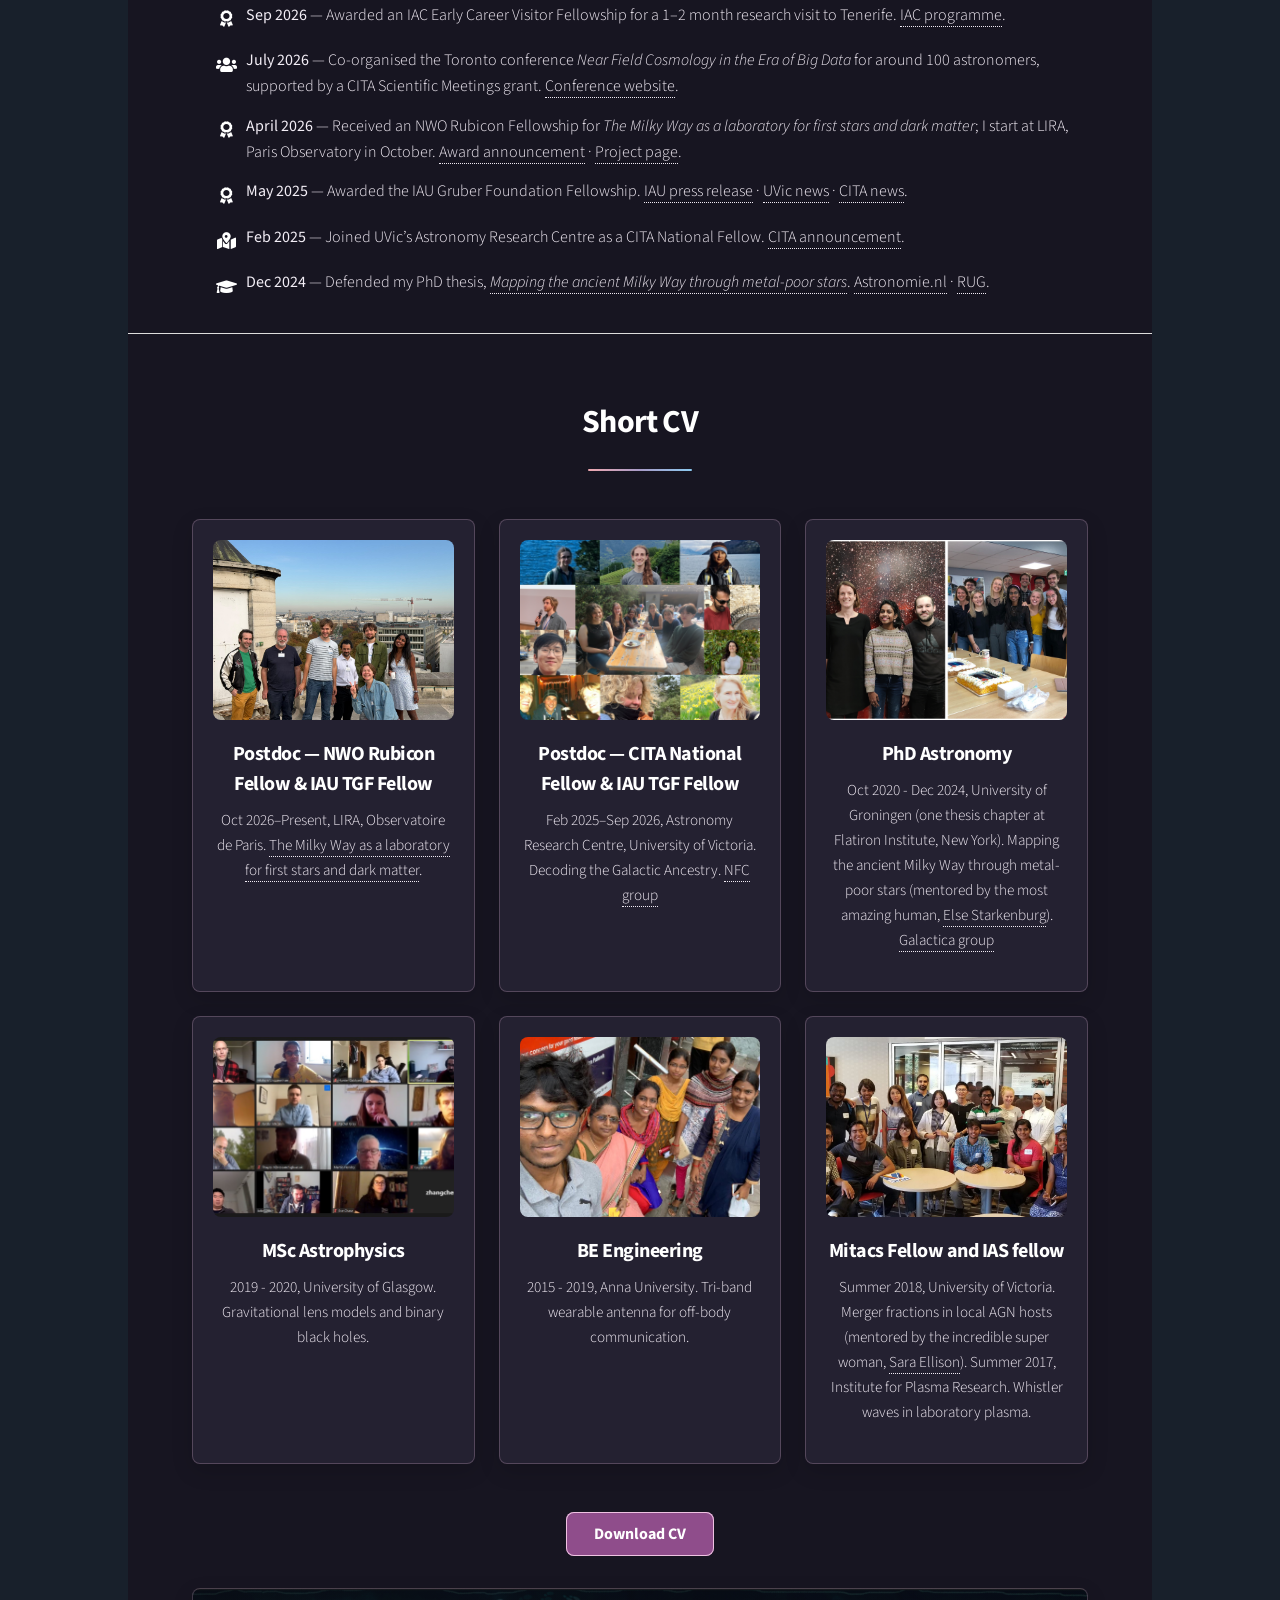
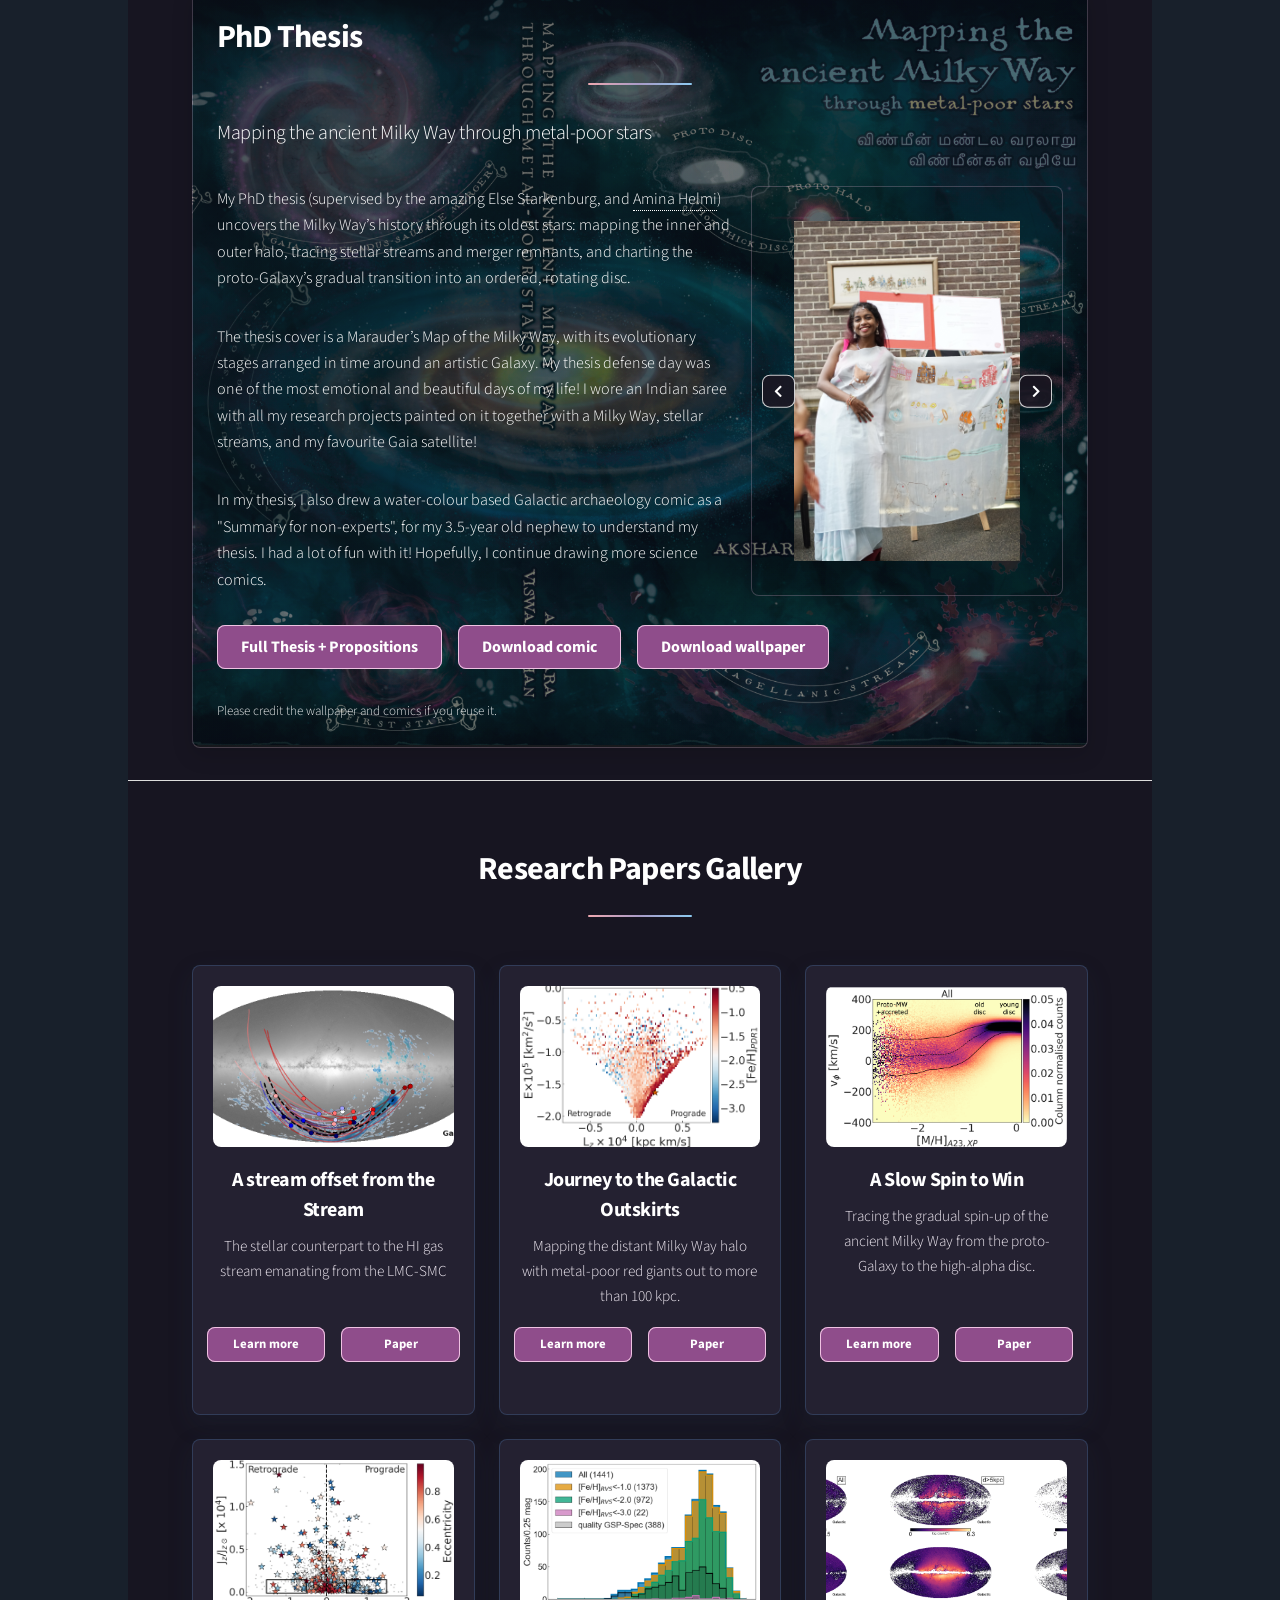
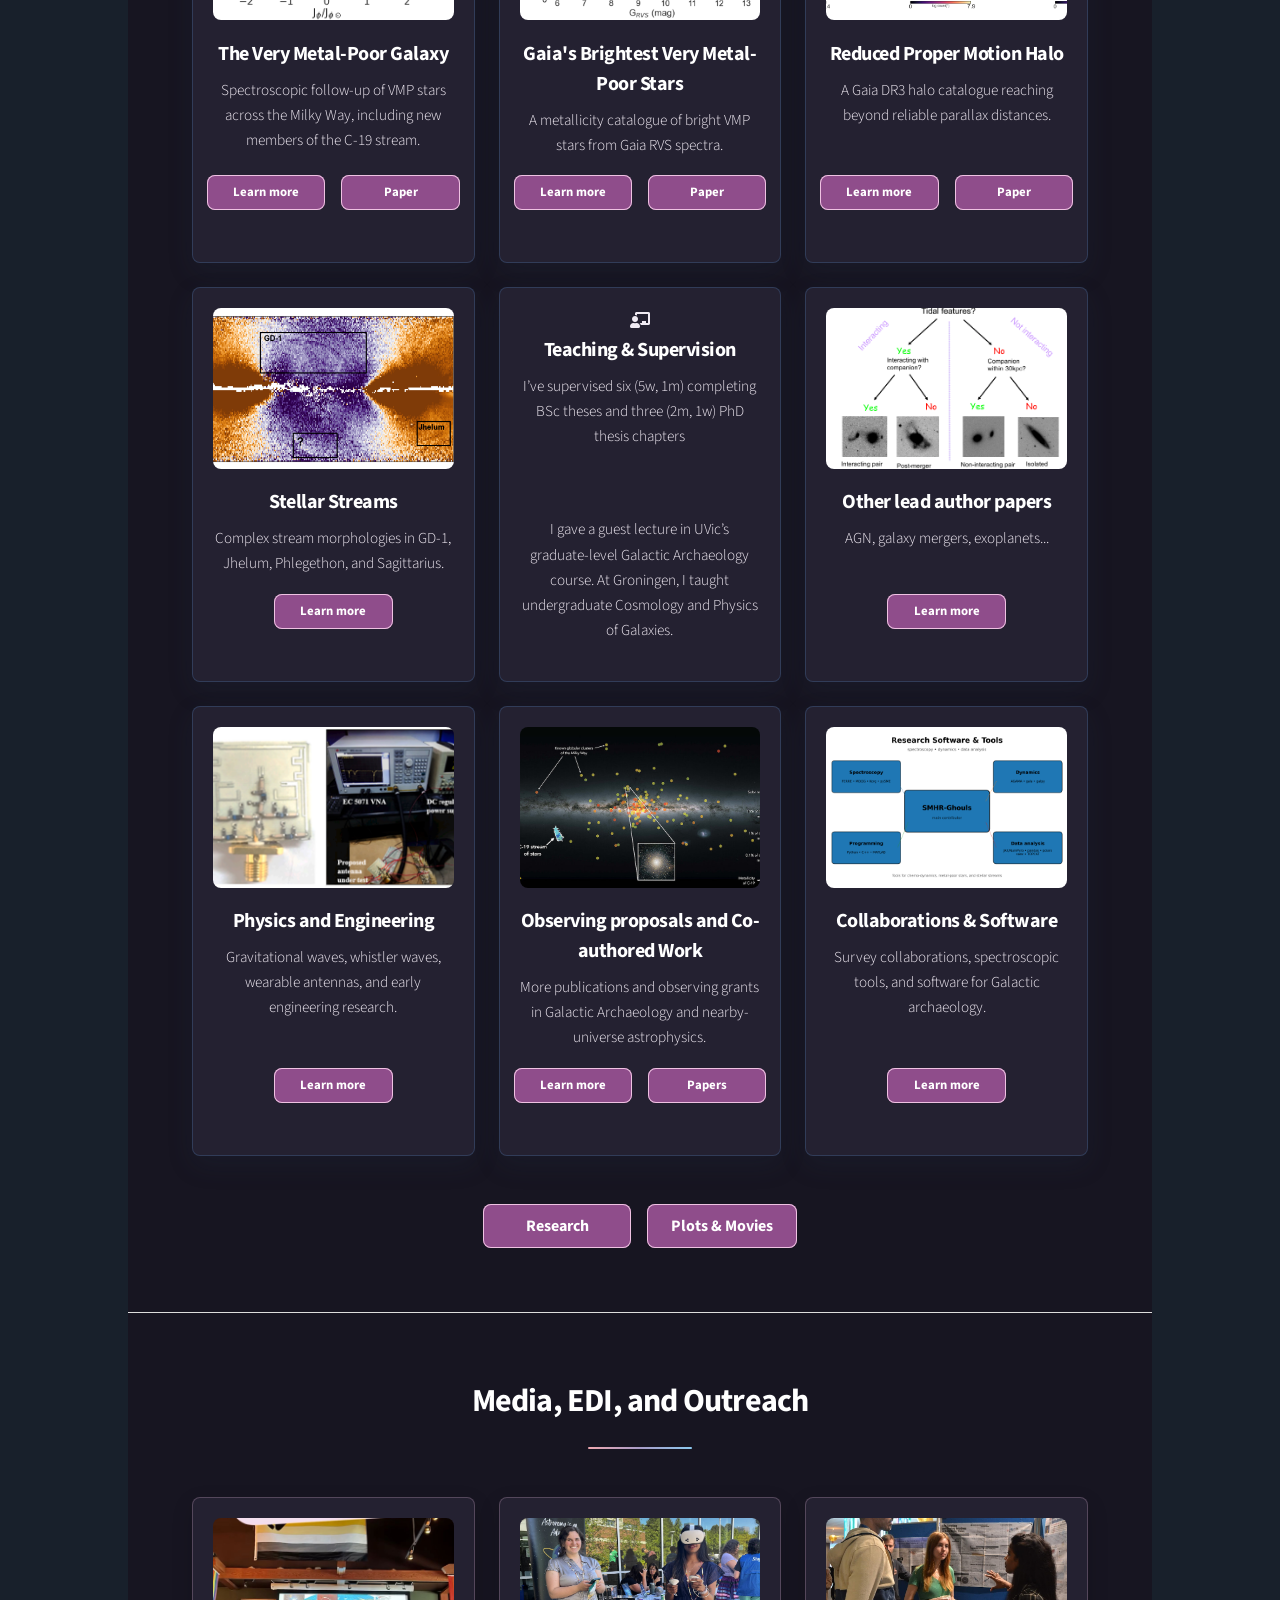
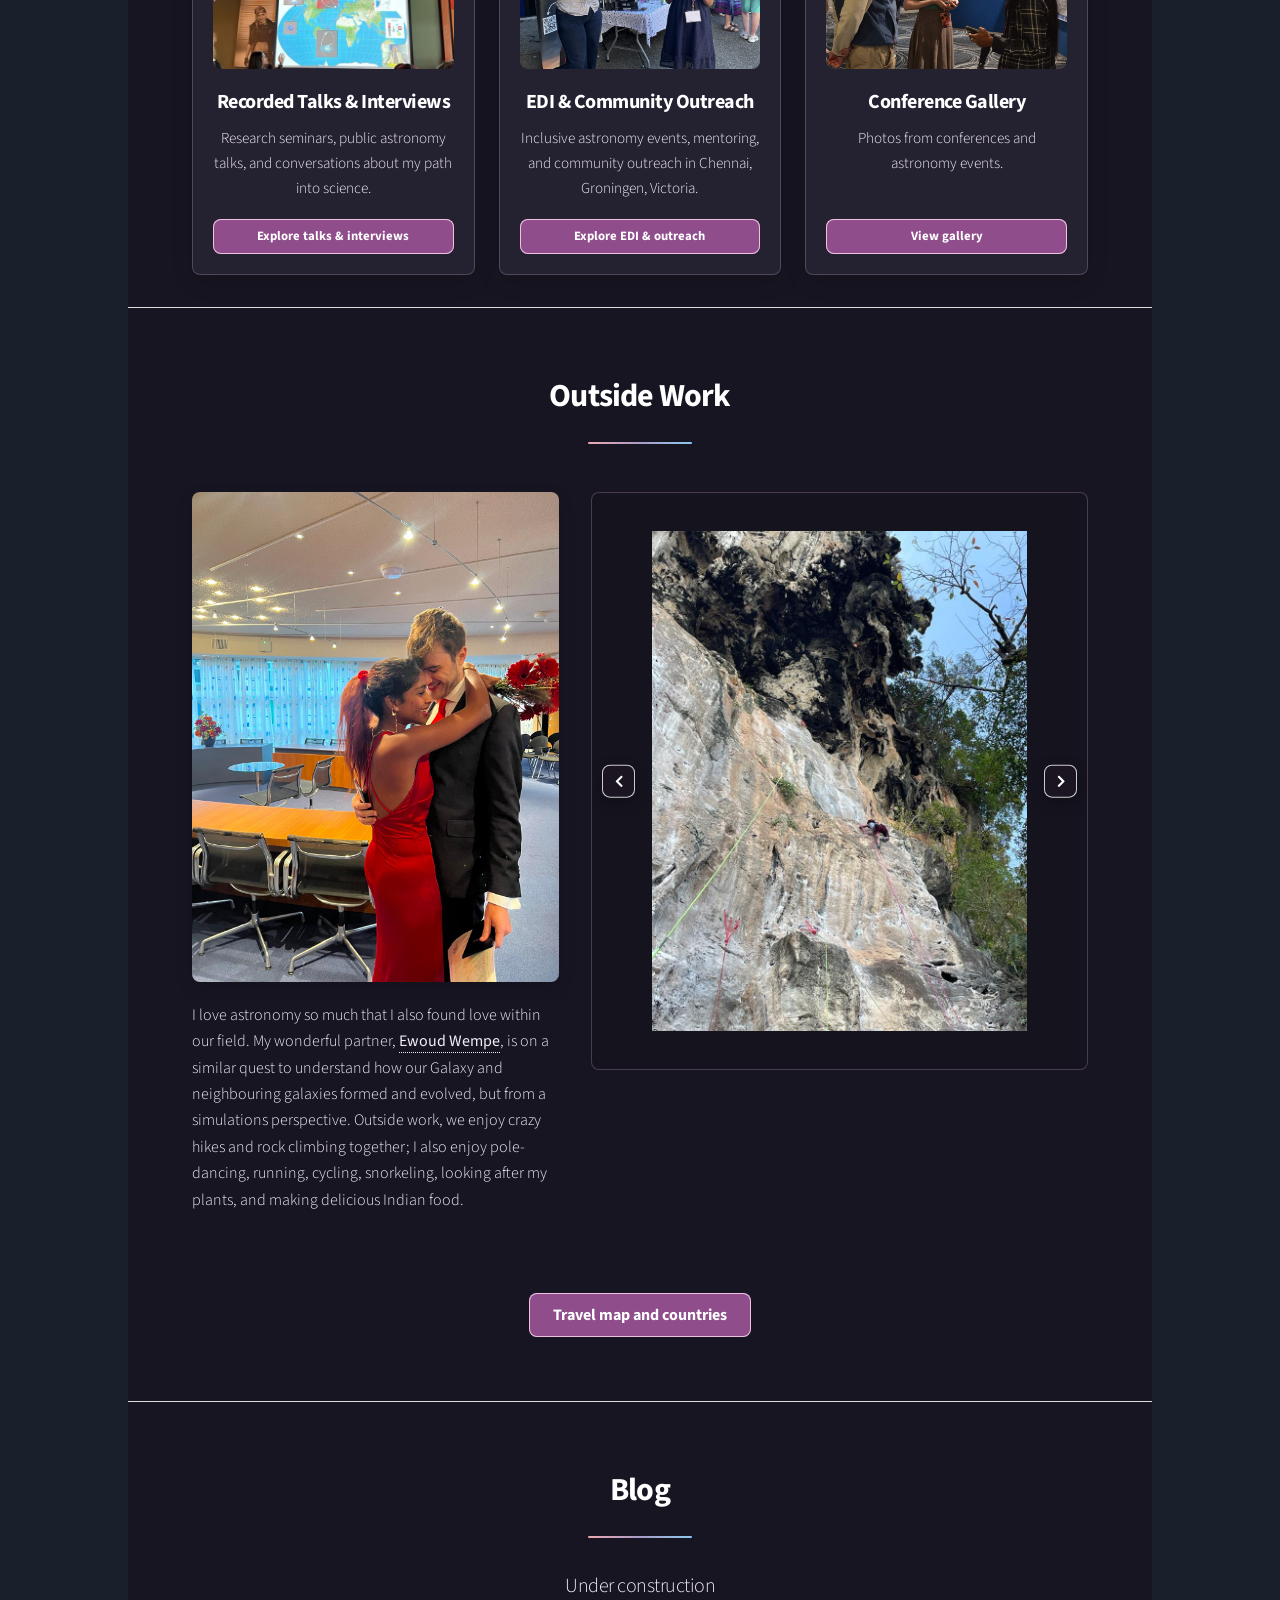
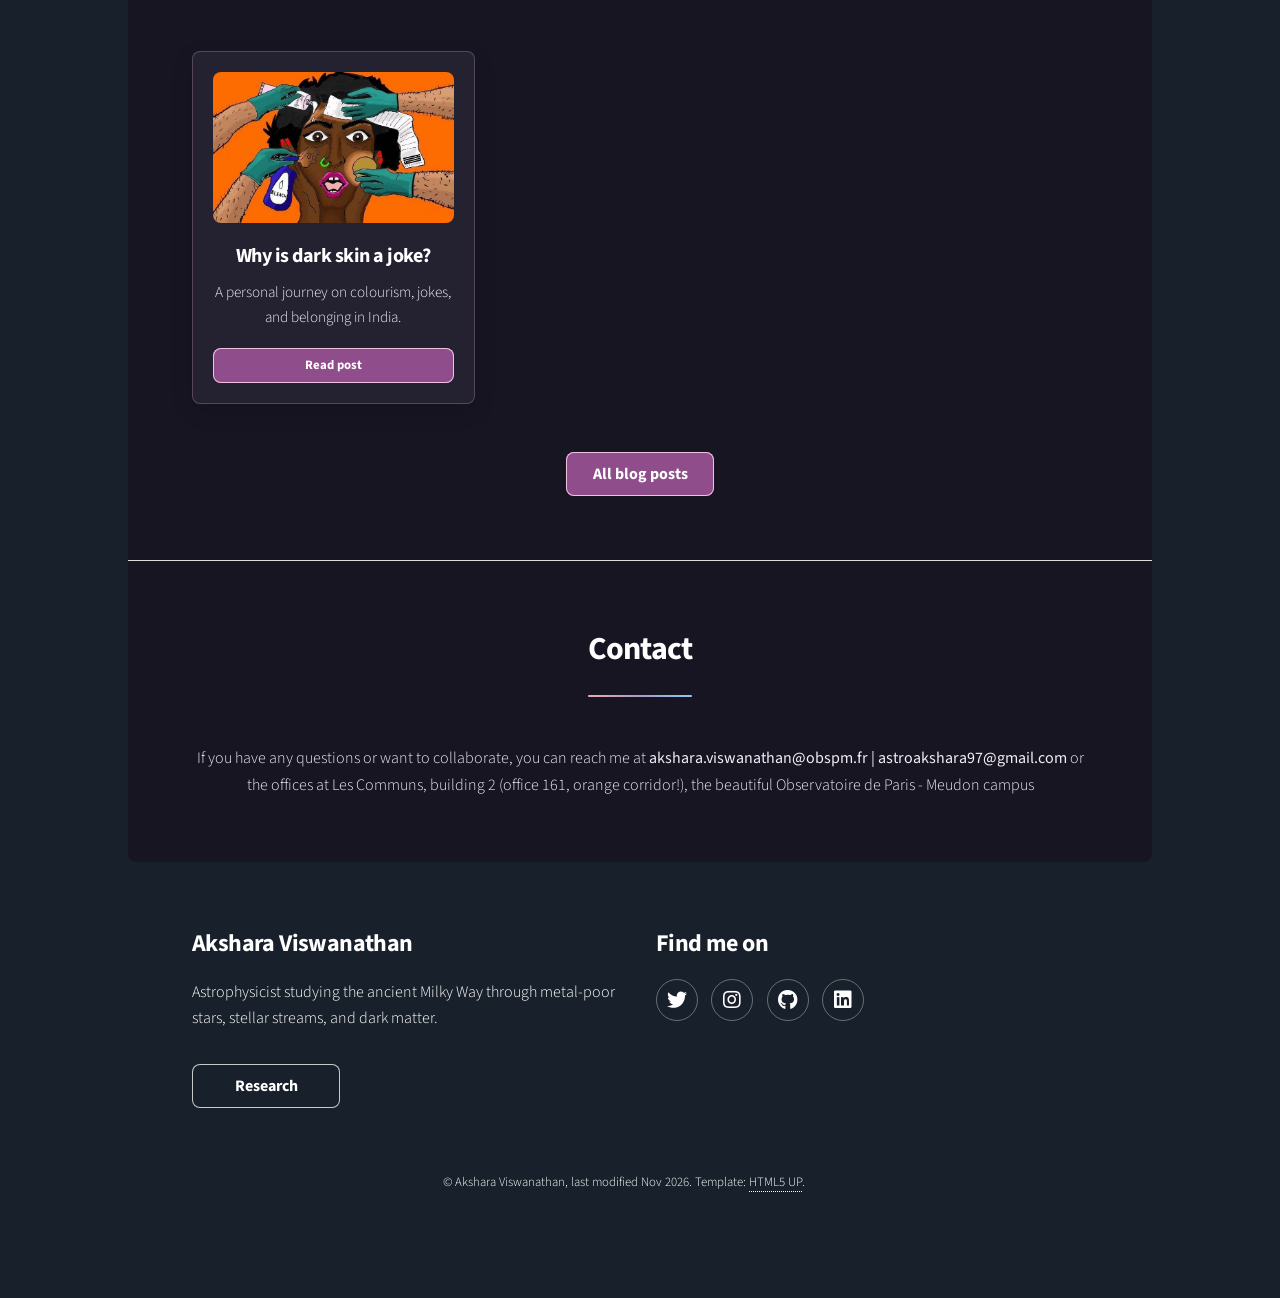
==== commit 30400b39: "streams" ====
--- a/index.html
+++ b/index.html
@@ -70,7 +70,7 @@
 						<li><span class="icon solid fa-file-alt" aria-hidden="true"></span><span><strong>Nov 2026</strong> — My new paper is out on arXiv! This work uncovers the very metal-poor stellar counterpart to the HI gas Stream emanating from the Clouds: a nearly 100°-long stellar stream tracing the ancient outskirts of the LMC–SMC. <a href="https://ui.adsabs.harvard.edu/abs/2026arXiv261107563V/abstract">paper link</a>.</span></li>
 						<li><span class="icon solid fa-award" aria-hidden="true"></span><span><strong>Sep 2026</strong> — Awarded an IAC Early Career Visitor Fellowship for a 1–2 month research visit to Tenerife. <a href="https://www.iac.es/en/science-and-technology/early-career-programme">IAC programme</a>.</span></li>
 						<li><span class="icon solid fa-users" aria-hidden="true"></span><span><strong>July 2026</strong> — Co-organised the Toronto conference <em>Near Field Cosmology in the Era of Big Data</em> for around 100 astronomers, supported by a CITA Scientific Meetings grant. <a href="http://www.fields.utoronto.ca/activities/26-27/Nearfieldcosmology">Conference website</a>.</span></li>
-						<li><span class="icon solid fa-award" aria-hidden="true"></span><span><strong>April 2026</strong> — Received an NWO Rubicon Fellowship for <em>The Milky Way as a laboratory for first stars and dark matter</em>; I start at LIRA in October. <a href="https://www.nwo.nl/en/researchprogrammes/rubicon/awarded-grants/awarded-rubicon-grants-2025">Award announcement</a> · <a href="https://www.nwo.nl/en/projects/oiyjd73670">Project page</a>.</span></li>
+						<li><span class="icon solid fa-award" aria-hidden="true"></span><span><strong>April 2026</strong> — Received an NWO Rubicon Fellowship for <em>The Milky Way as a laboratory for first stars and dark matter</em>; I start at LIRA, Paris Observatory in October. <a href="https://www.nwo.nl/en/researchprogrammes/rubicon/awarded-grants/awarded-rubicon-grants-2025">Award announcement</a> · <a href="https://www.nwo.nl/en/projects/oiyjd73670">Project page</a>.</span></li>
 						<li><span class="icon solid fa-award" aria-hidden="true"></span><span><strong>May 2025</strong> — Awarded the IAU Gruber Foundation Fellowship. <a href="https://www.iau.org/Iau/News/Ann2025/ann25013.aspx">IAU press release</a> · <a href="https://www.cita.utoronto.ca/cita-fellow-akshara-viswanathan-wins-the-2025-gruber-fellowship/">UVic news</a> · <a href="https://www.cita.utoronto.ca/items/cita-fellow-akshara-viswanathan-wins-2025-gruber-fellowship/">CITA news</a>.</span></li>
 						<li><span class="icon solid fa-map-marked-alt" aria-hidden="true"></span><span><strong>Feb 2025</strong> — Joined UVic’s Astronomy Research Centre as a CITA National Fellow. <a href="https://www.cita.utoronto.ca/cita-welcomes-six-fellows-cohort-2024/">CITA announcement</a>.</span></li>
 						<li><span class="icon solid fa-graduation-cap" aria-hidden="true"></span><span><strong>Dec 2024</strong> — Defended my PhD thesis, <a href="https://doi.org/10.33612/diss.1154868637"><em>Mapping the ancient Milky Way through metal-poor stars</em></a>. <a href="https://www.astronomie.nl/promoties/mapping-the-ancient-milky-way-through-metal-poor-stars-promotie-akshara-viswanathan-rug-788">Astronomie.nl</a> · <a href="https://www.rug.nl/about-ug/latest-news/events/promoties/?hfId=123314">RUG</a>.</span></li>
@@ -367,7 +367,7 @@
 					<header class="major">
 						<h2>Contact</h2>
 					</header>
-					<p>If you have any questions or want to collaborate, you can reach me at <span class="abc">akshara.viswanathan<span>@</span><span>abc</span><span>obs</span><b>.example</b>pm.fr</span> | <span class="abc">astroakshara97<span>@</span><span>abc</span><span>g</span><b>.example</b>mail.com</span> or the offices at Les Communs, building 2 (office 161, orange corridor!), the beautiful Observatoire de Paris - Meudon campus</p>
+					<p>If you have any questions or want to collaborate, you can reach me at <b><span class="abc">akshara.viswanathan<span>@</span><span>abc</span><span>obs</span><b>.example</b>pm.fr</span> | <span class="abc">astroakshara97<span>@</span><span>abc</span><span>g</span><b>.example</b>mail.com</span></b> or the offices at Les Communs, building 2 (office 161, orange corridor!), the beautiful Observatoire de Paris - Meudon campus</p>
 				</section>
 			</div>
 
@@ -399,5 +399,6 @@
 		<script src="assets/js/breakpoints.min.js"></script>
 		<script src="assets/js/util.js"></script>
 		<script src="assets/js/main.js"></script>
+		<script src="assets/js/starfield.js"></script>
 	</body>
 </html>
--- a/assets/css/main.css
+++ b/assets/css/main.css
@@ -258,6 +258,16 @@
 
 	body.theme-light:before {
 		background: linear-gradient(135deg, rgba(246, 241, 248, 0.72), rgba(245, 233, 244, 0.58));
+	}
+
+	#starfield {
+		position: fixed;
+		top: 0;
+		left: 0;
+		width: 100%;
+		height: 100%;
+		pointer-events: none;
+		z-index: -1;
 	}
 
 	#header.alt {
@@ -5020,3 +5030,55 @@
 		grid-template-columns: repeat(2, minmax(0, 1fr));
 	}
 }
+
+/* Dark mode: bold text in an off-white so it stays readable */
+body.theme-dark strong,
+body.theme-dark b,
+body.theme-dark #main strong,
+body.theme-dark #main b {
+	color: #f3eef6;
+}
+
+/* Sub-page headers: "Akshara Viswanathan – Page title" */
+#header:not(.alt) h1 {
+	white-space: normal;
+}
+
+#header .site-name {
+	border-bottom: 0;
+	color: inherit;
+	text-decoration: none;
+}
+
+#header .site-name:hover {
+	color: #ffd6ec;
+}
+
+#header .site-sep {
+	opacity: 0.6;
+}
+
+@media screen and (max-width: 736px) {
+	#header .site-name {
+		display: block;
+		font-size: 0.6em;
+		font-weight: 400;
+		letter-spacing: 0.04em;
+		margin-bottom: 0.3em;
+		opacity: 0.85;
+	}
+
+	#header .site-sep {
+		display: none;
+	}
+}
+
+/* Mobile: theme toggle sits at the top of the page instead of floating
+   over the sticky menu bar and the text */
+@media screen and (max-width: 736px) {
+	.theme-toggle,
+	.theme-toggle:hover,
+	.theme-toggle:active {
+		position: absolute;
+	}
+}
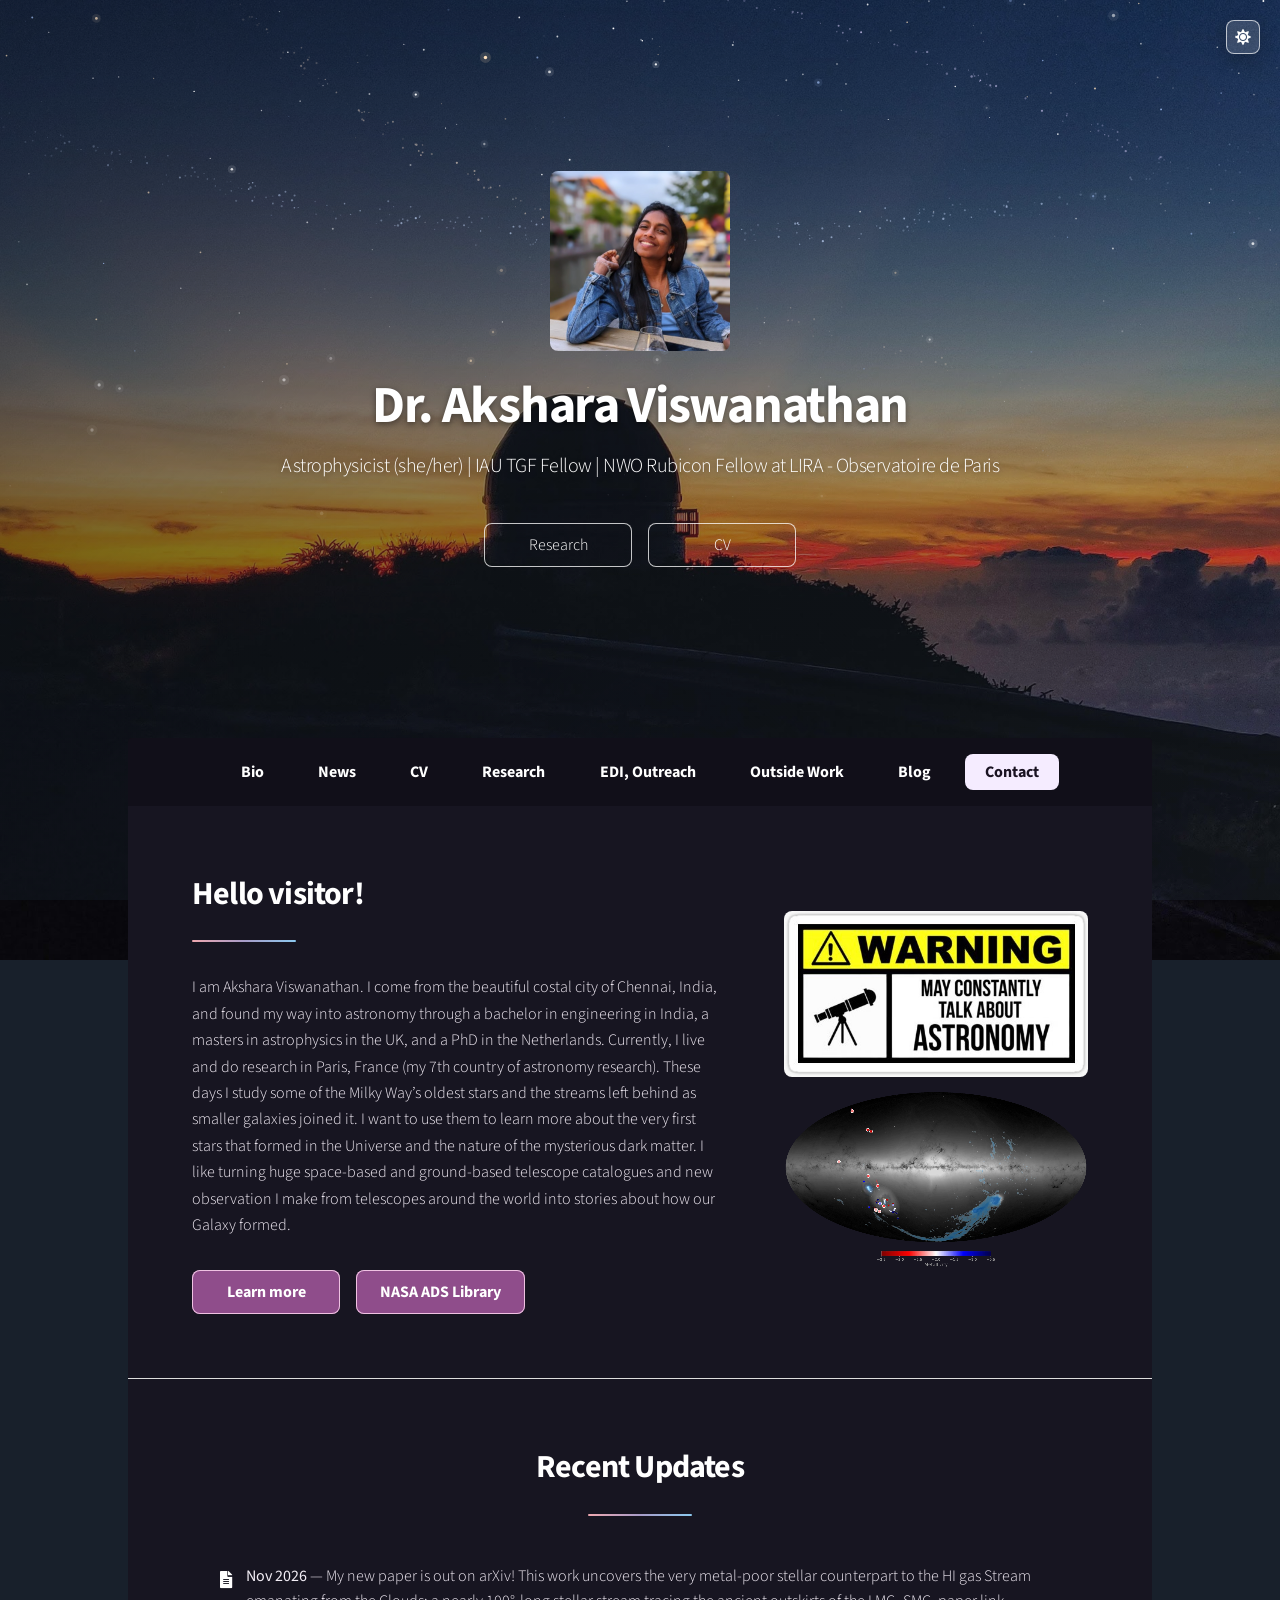
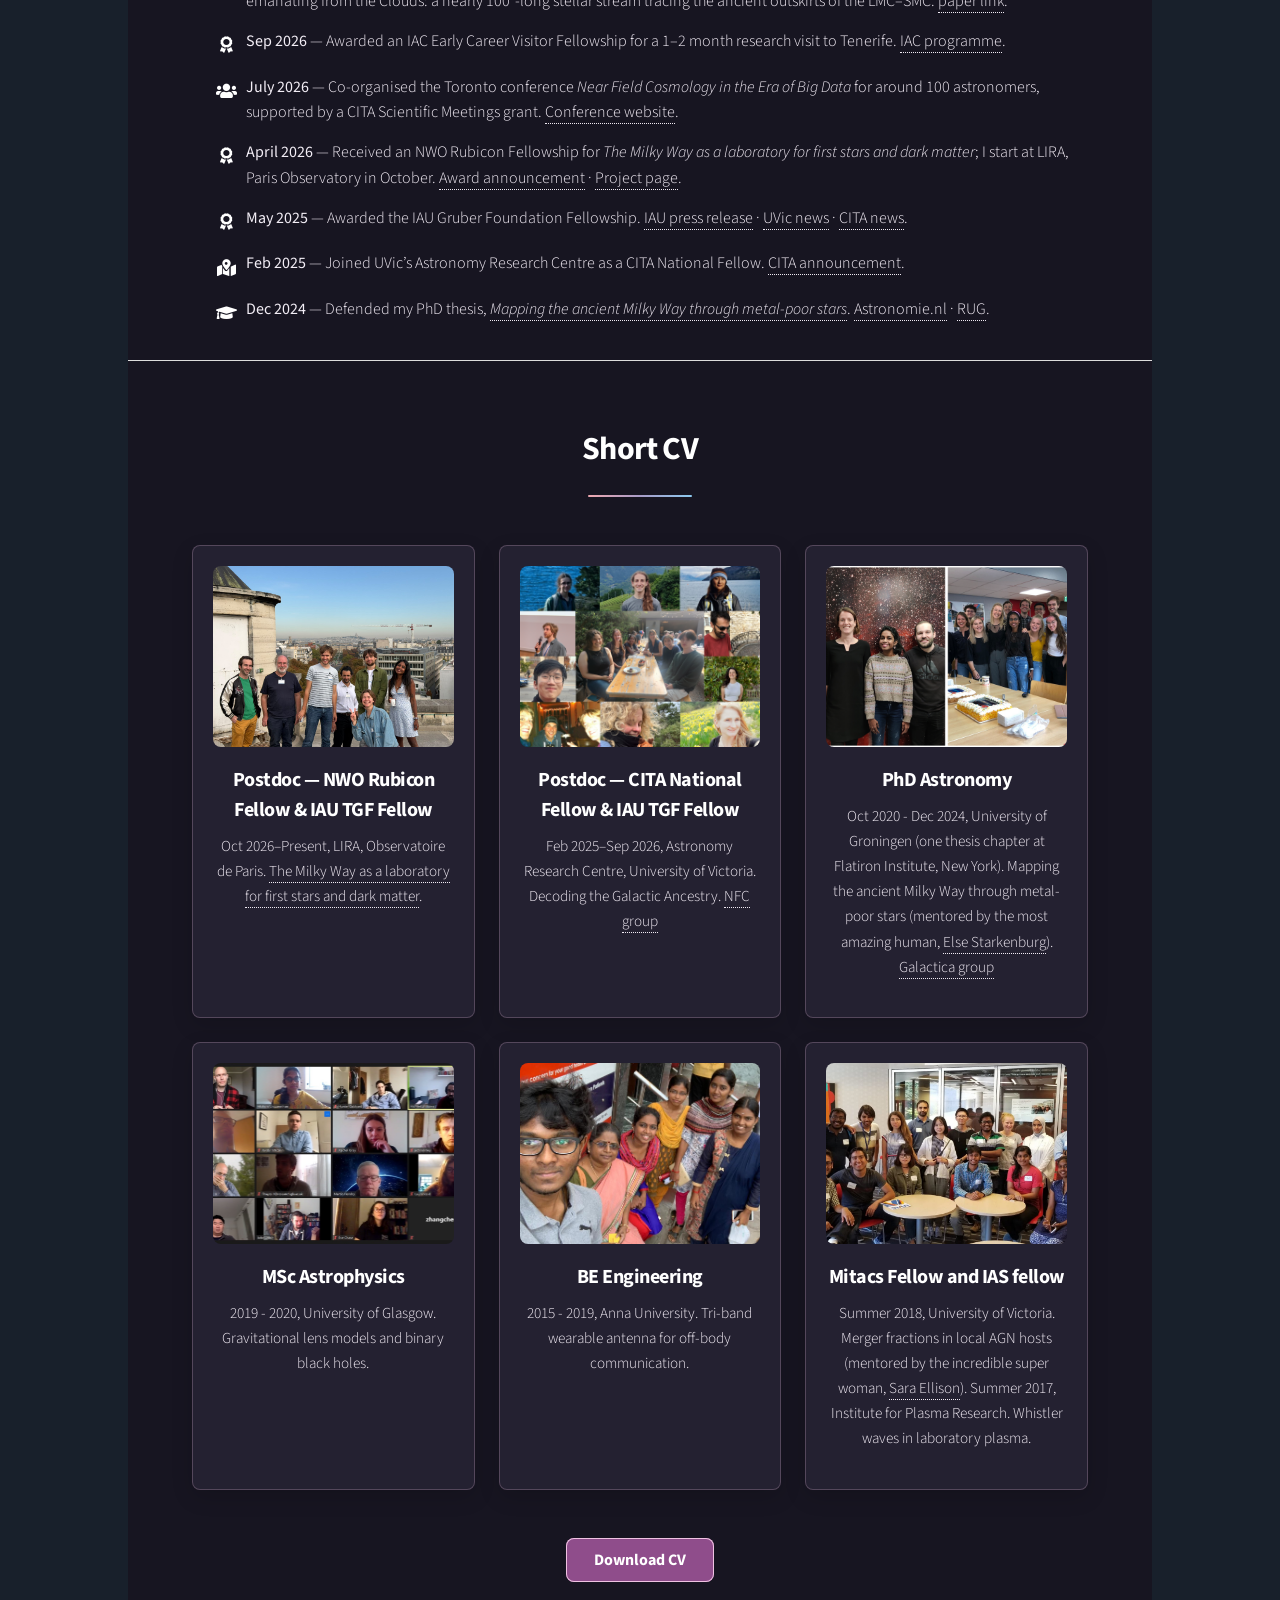
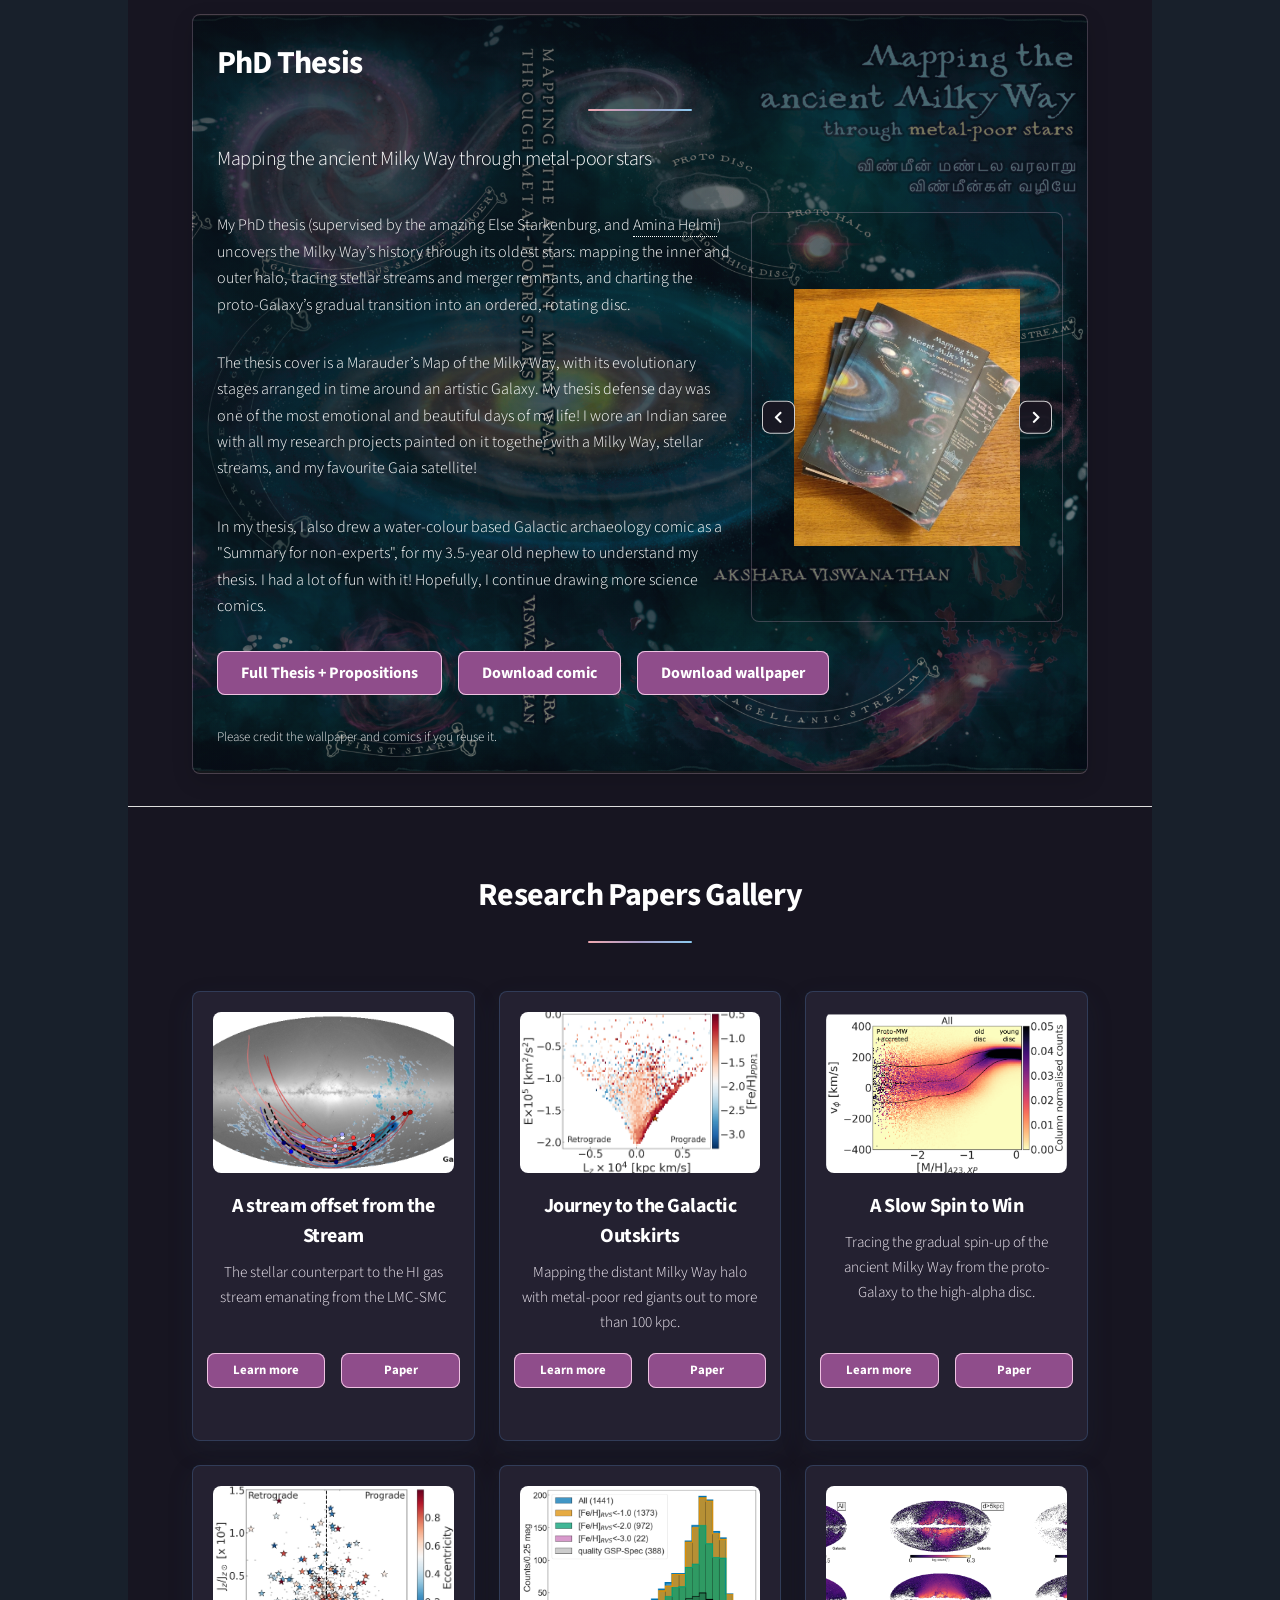
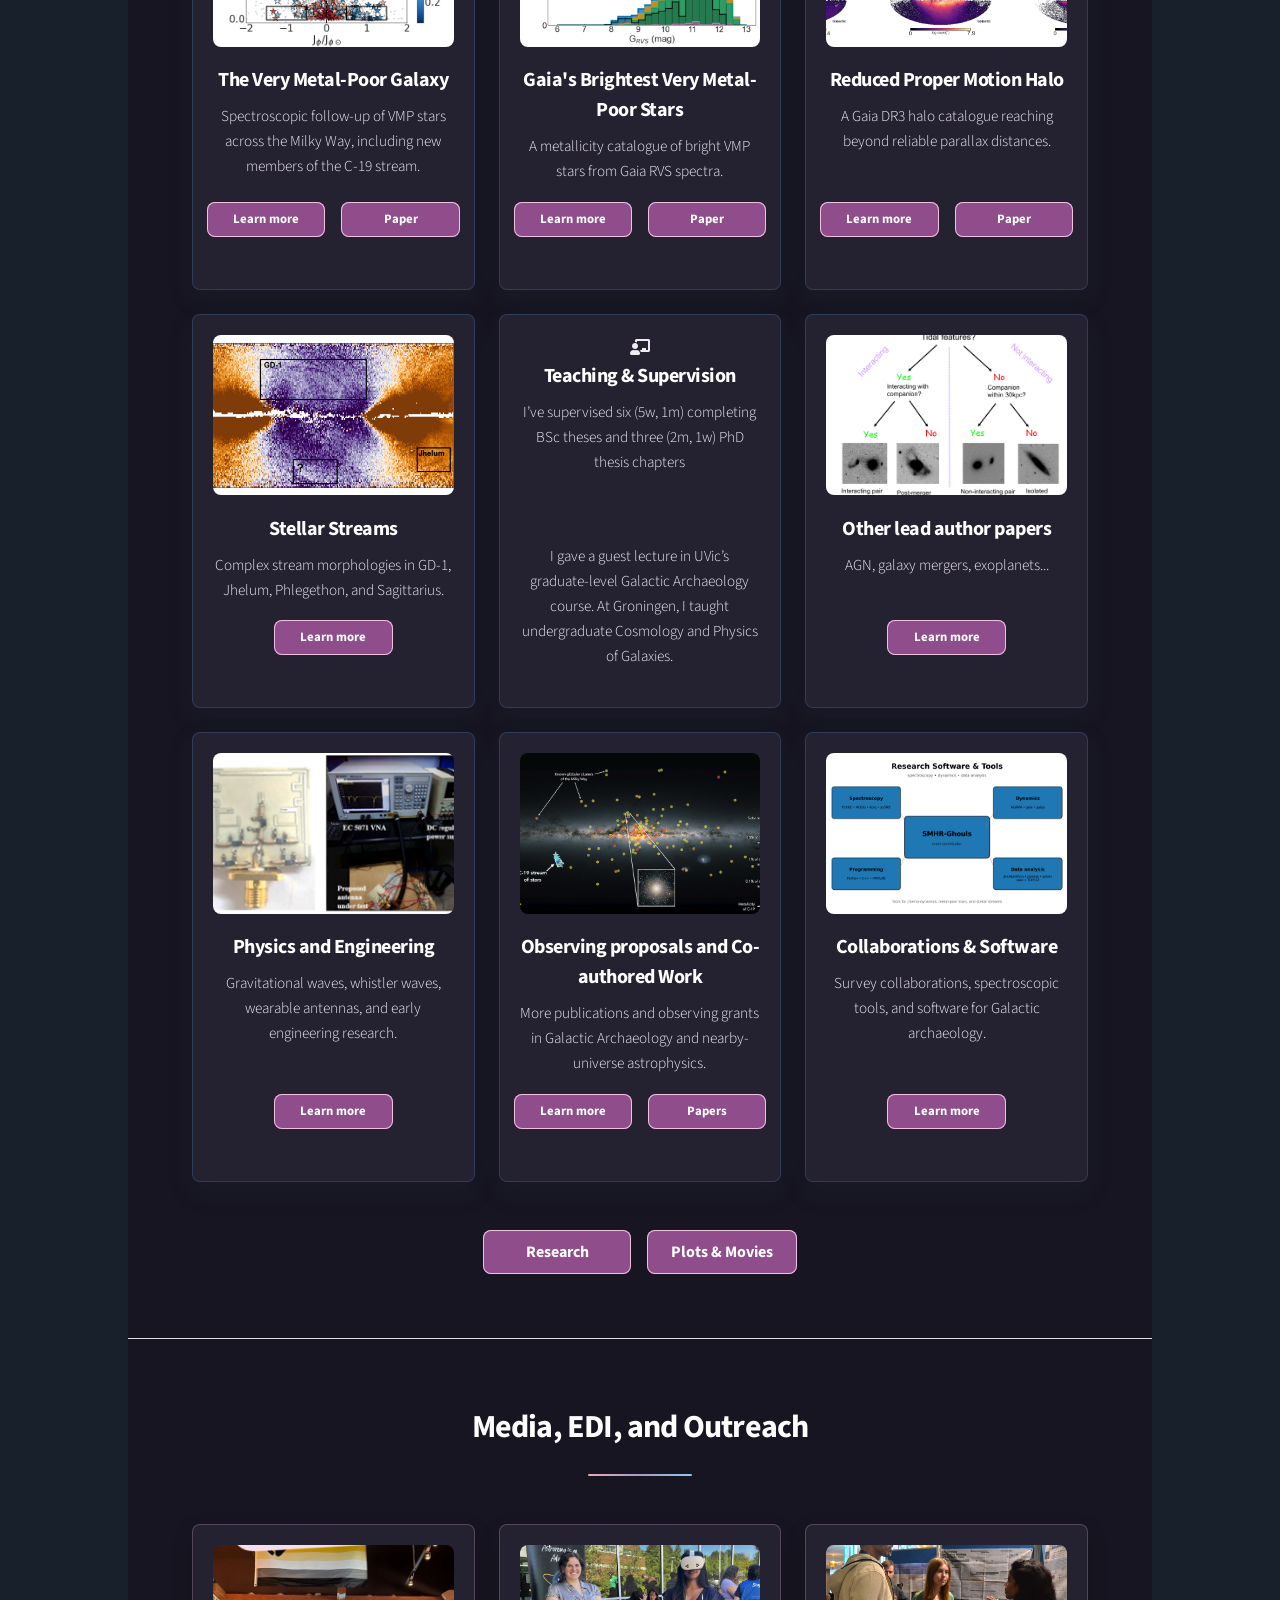
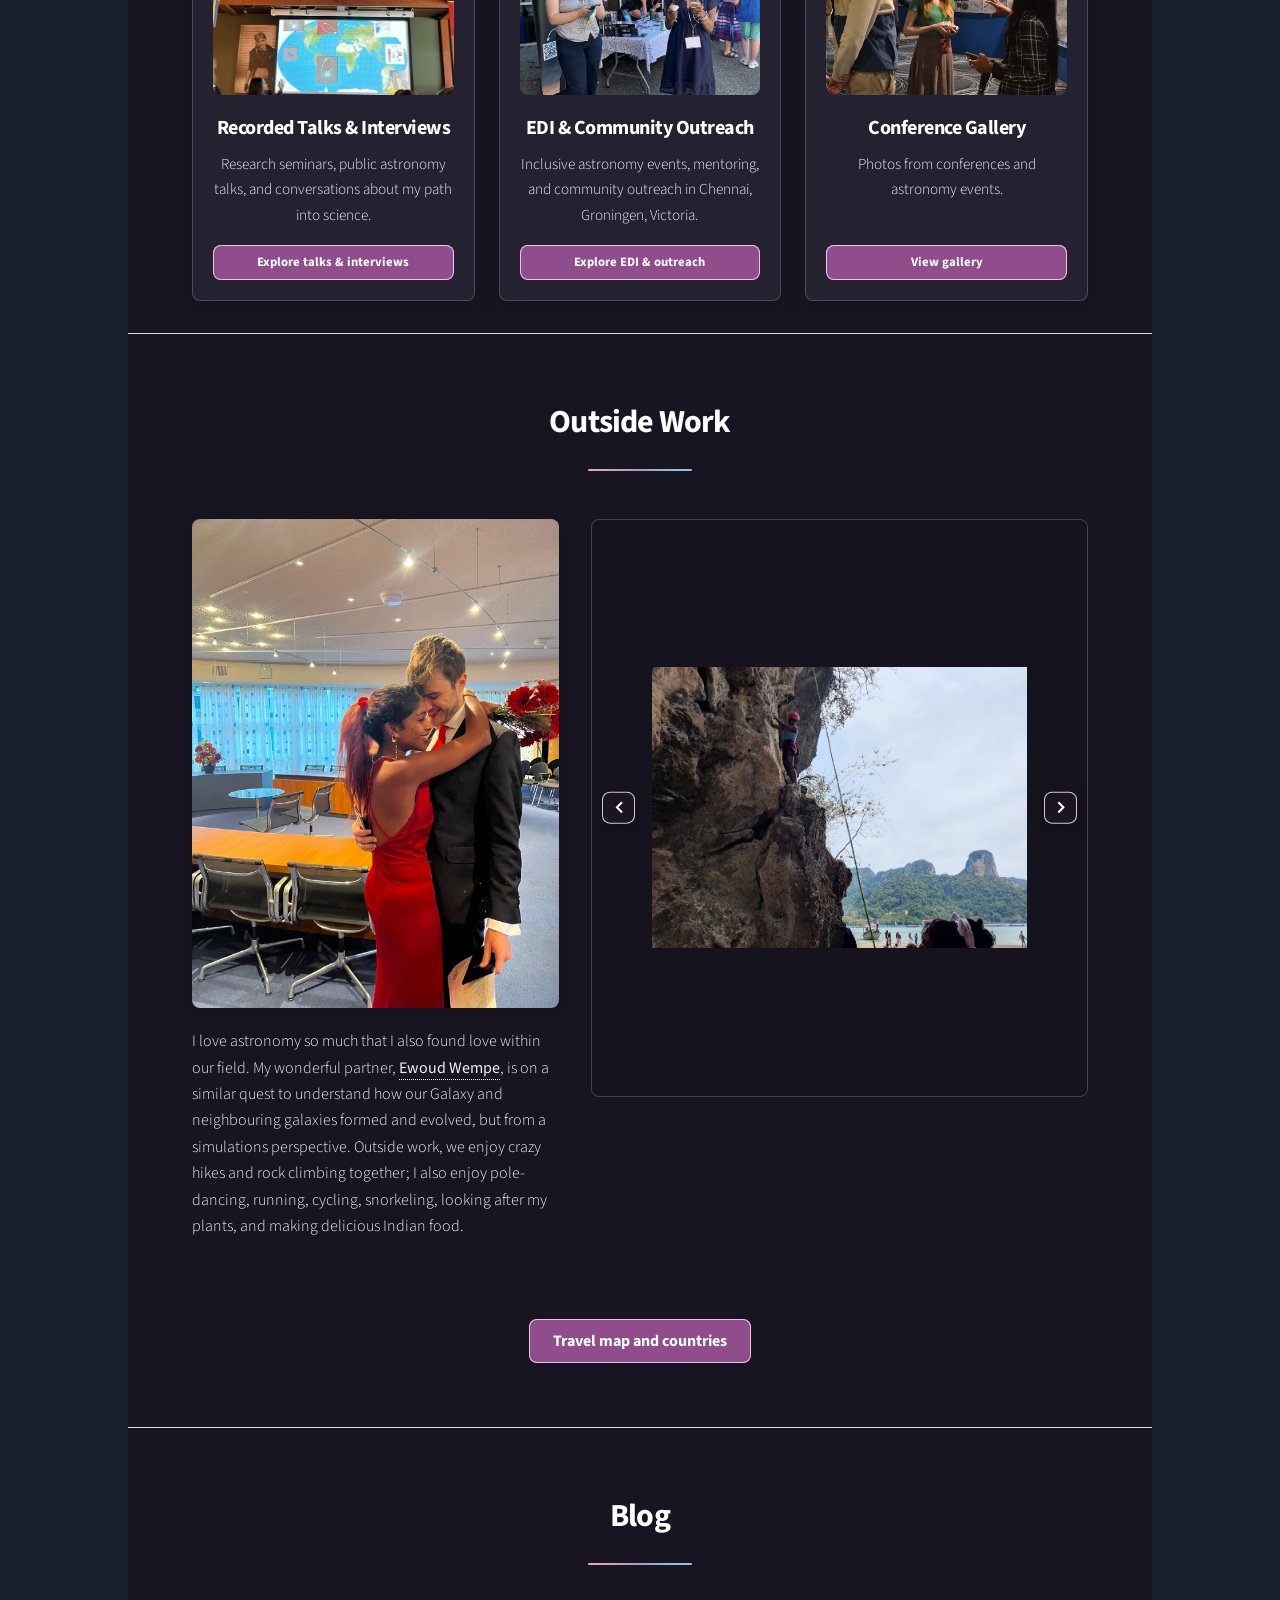
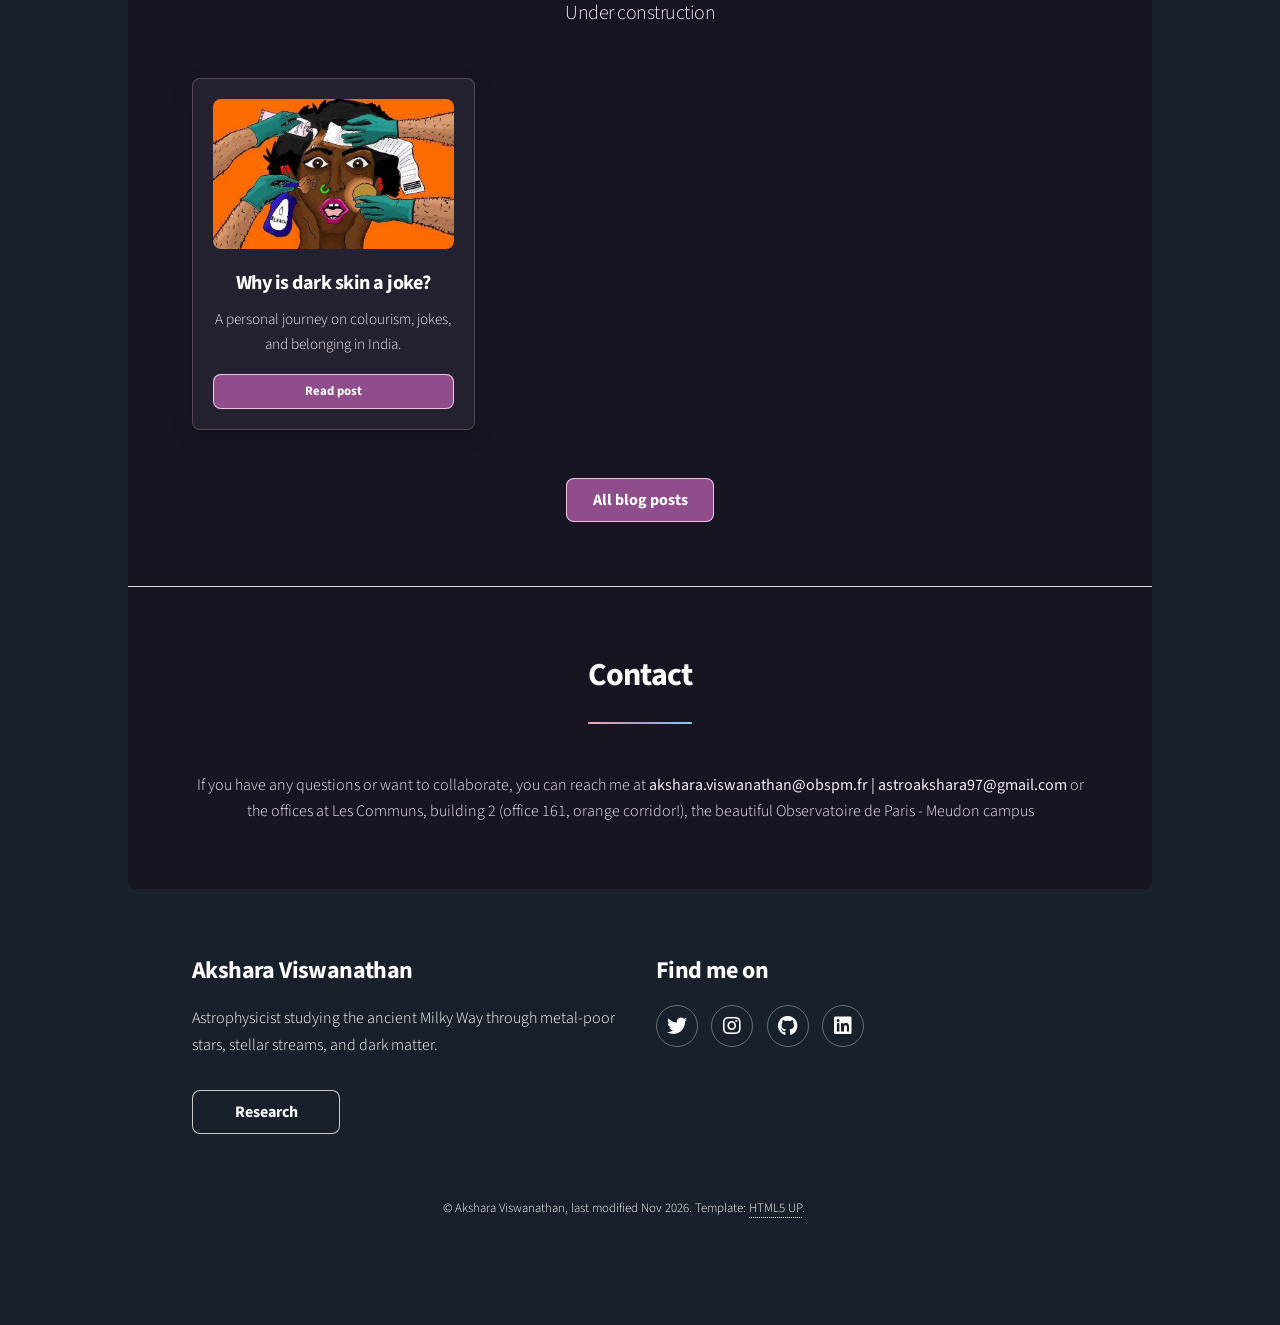
==== commit d09cf869: "movie" ====
--- a/index.html
+++ b/index.html
@@ -10,7 +10,9 @@
 		<meta charset="utf-8" />
 		<meta name="viewport" content="width=device-width, initial-scale=1, user-scalable=no" />
 		<link rel="stylesheet" href="assets/css/main.css" />
-		<link rel="shortcut icon" type="image/jpg" href="images/icon.jpg" />
+		<link rel="icon" type="image/svg+xml" href="images/favicon.svg" />
+		<link rel="icon" type="image/png" sizes="32x32" href="images/favicon-32.png" />
+		<link rel="apple-touch-icon" href="images/apple-touch-icon.png" />
 		<noscript><link rel="stylesheet" href="assets/css/noscript.css" /></noscript>
 	</head>
 	<body class="is-preload">
@@ -57,6 +59,10 @@
 						</div>
 						<span class="image intro-images">
 							<img src="images/introbg.jpg" alt="Loves astronomy!" />
+							<video class="intro-video" autoplay muted loop playsinline preload="metadata" poster="images/mss_orbits_sky_poster.png" aria-label="Animated all-sky map of the orbits of very metal-poor stars, colour-coded by metallicity">
+								<source src="images/mss_orbits_sky_hevc.mov" type='video/quicktime; codecs="hvc1"' />
+								<source src="images/mss_orbits_sky.webm" type="video/webm" />
+							</video>
 						</span>
 
 					</div>
@@ -90,7 +96,7 @@
 						<article class="gallery-card">
 							<img src="images/grouppd.png" alt="Postdoctoral colleagues at the University of Victoria" />
 							<h3>Postdoc — CITA National Fellow &amp; IAU TGF Fellow</h3>
-							<p>Feb 2025–Sep 2026, Astronomy Research Centre, University of Victoria. Decoding the Galactic Ancestry. <a href="https://nfc.uvic.ca/">NFC group</a></p>
+							<p>Feb 2025–Sep 2026, Astronomy Research Centre, University of Victoria. Decoding the Galactic Ancestry. <a href="https://nfc.uvic.ca/team.html">NFC group</a></p>
 						</article>
 						<article class="gallery-card">
 							<img src="images/groupphd.jpg" alt="Kapteyn Galactica group" />
--- a/assets/css/main.css
+++ b/assets/css/main.css
@@ -5082,3 +5082,34 @@
 		position: absolute;
 	}
 }
+
+/* Intro: orbits video stacked under the "warning" image */
+#intro .spotlight .intro-images {
+	border: 0;
+	box-shadow: none;
+	display: flex;
+	flex-direction: column;
+	gap: 0.85em;
+	padding: 0;
+}
+
+#intro .spotlight .intro-images .intro-video {
+	background: transparent;
+	display: block;
+	height: auto;
+	max-width: 100%;
+	width: 16em;
+}
+
+@media screen and (max-width: 980px) {
+	#intro .spotlight .intro-images .intro-video {
+		width: 100%;
+	}
+}
+
+@media screen and (min-width: 981px) {
+	#intro .spotlight .intro-images img,
+	#intro .spotlight .intro-images .intro-video {
+		width: 19em;
+	}
+}
